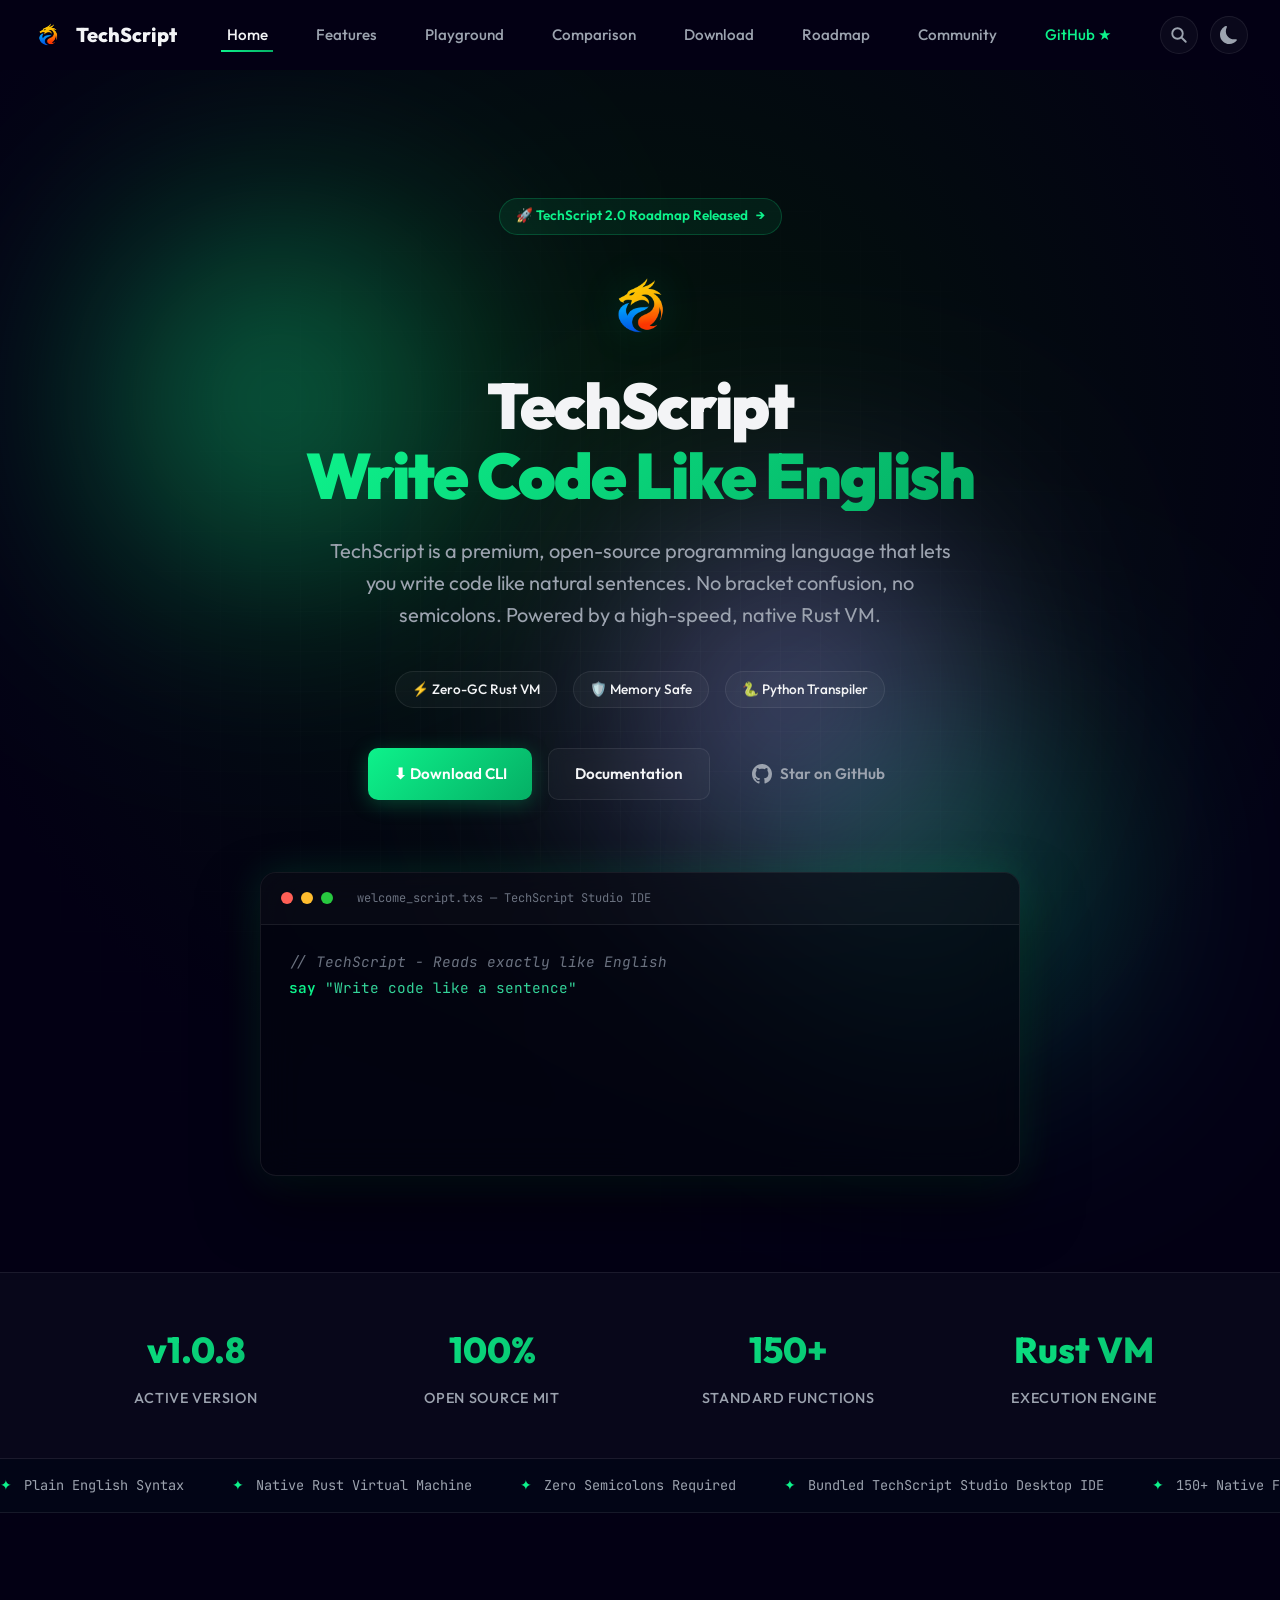
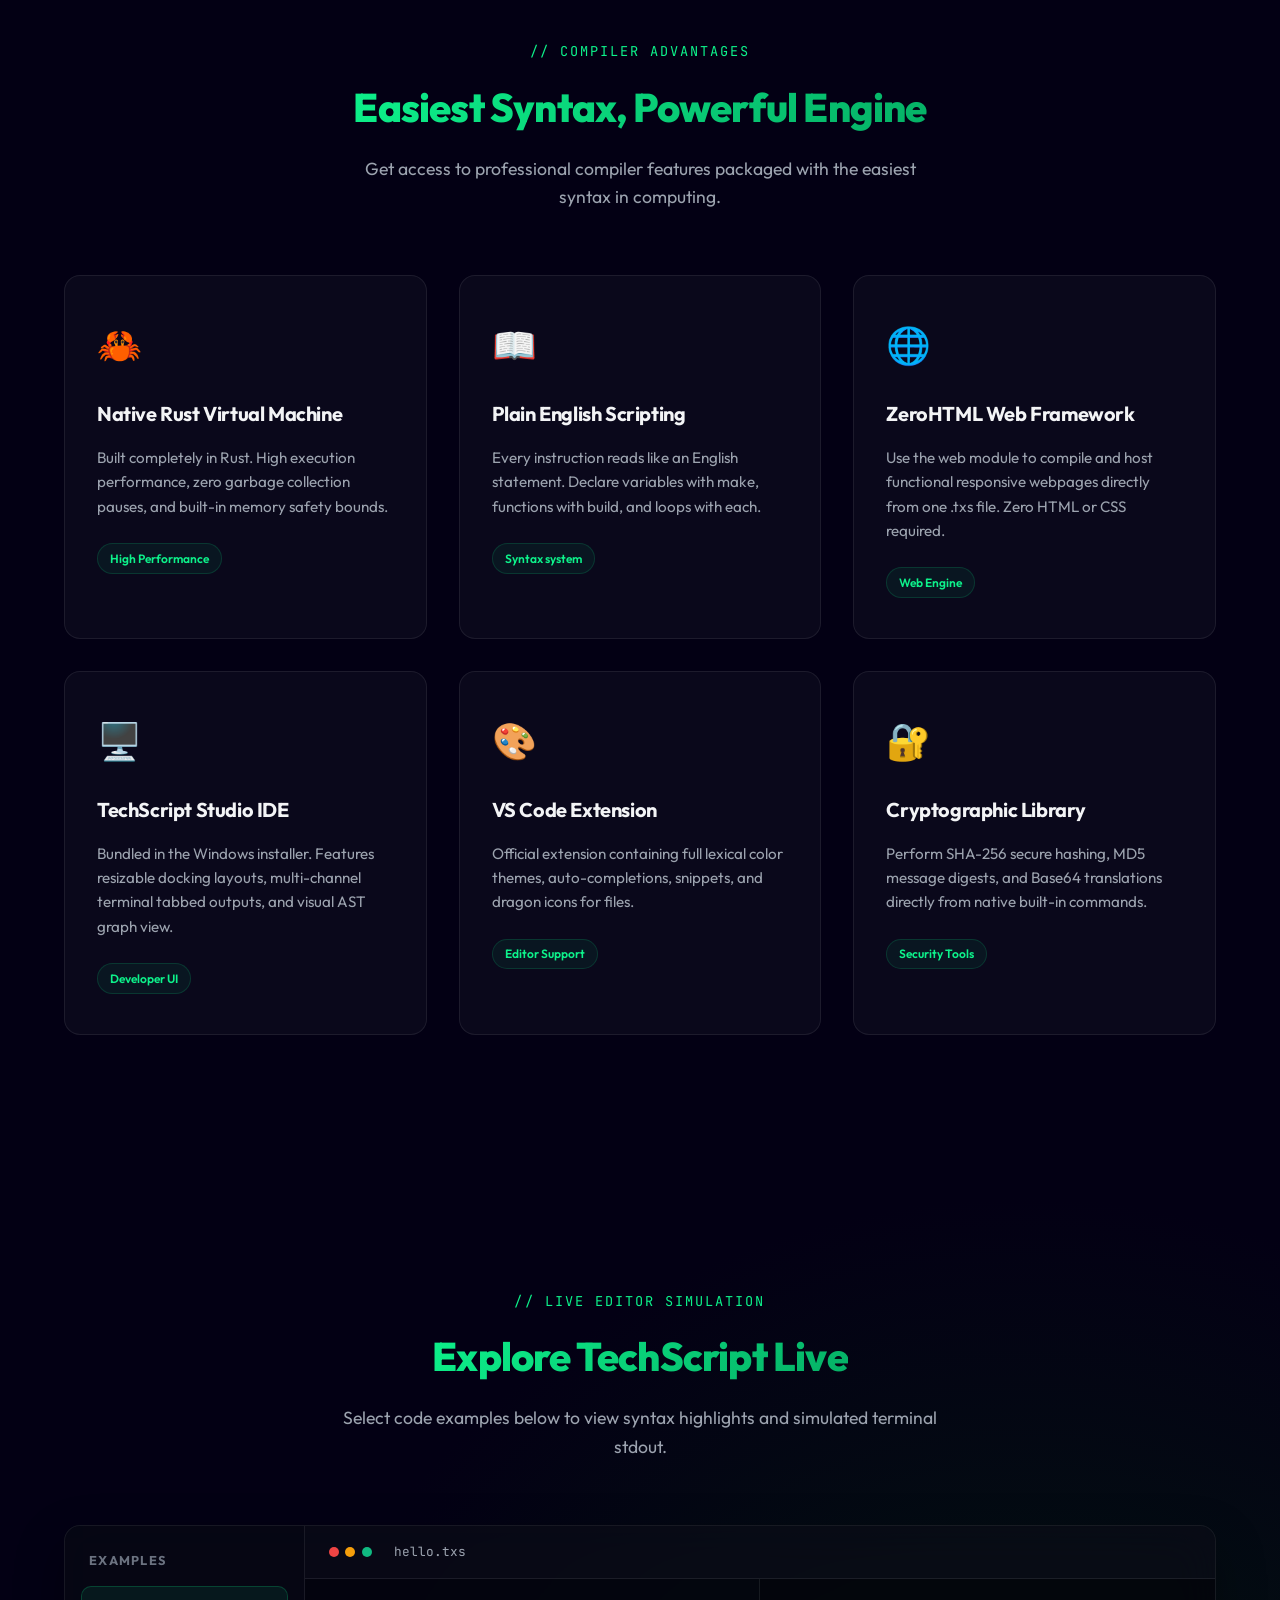
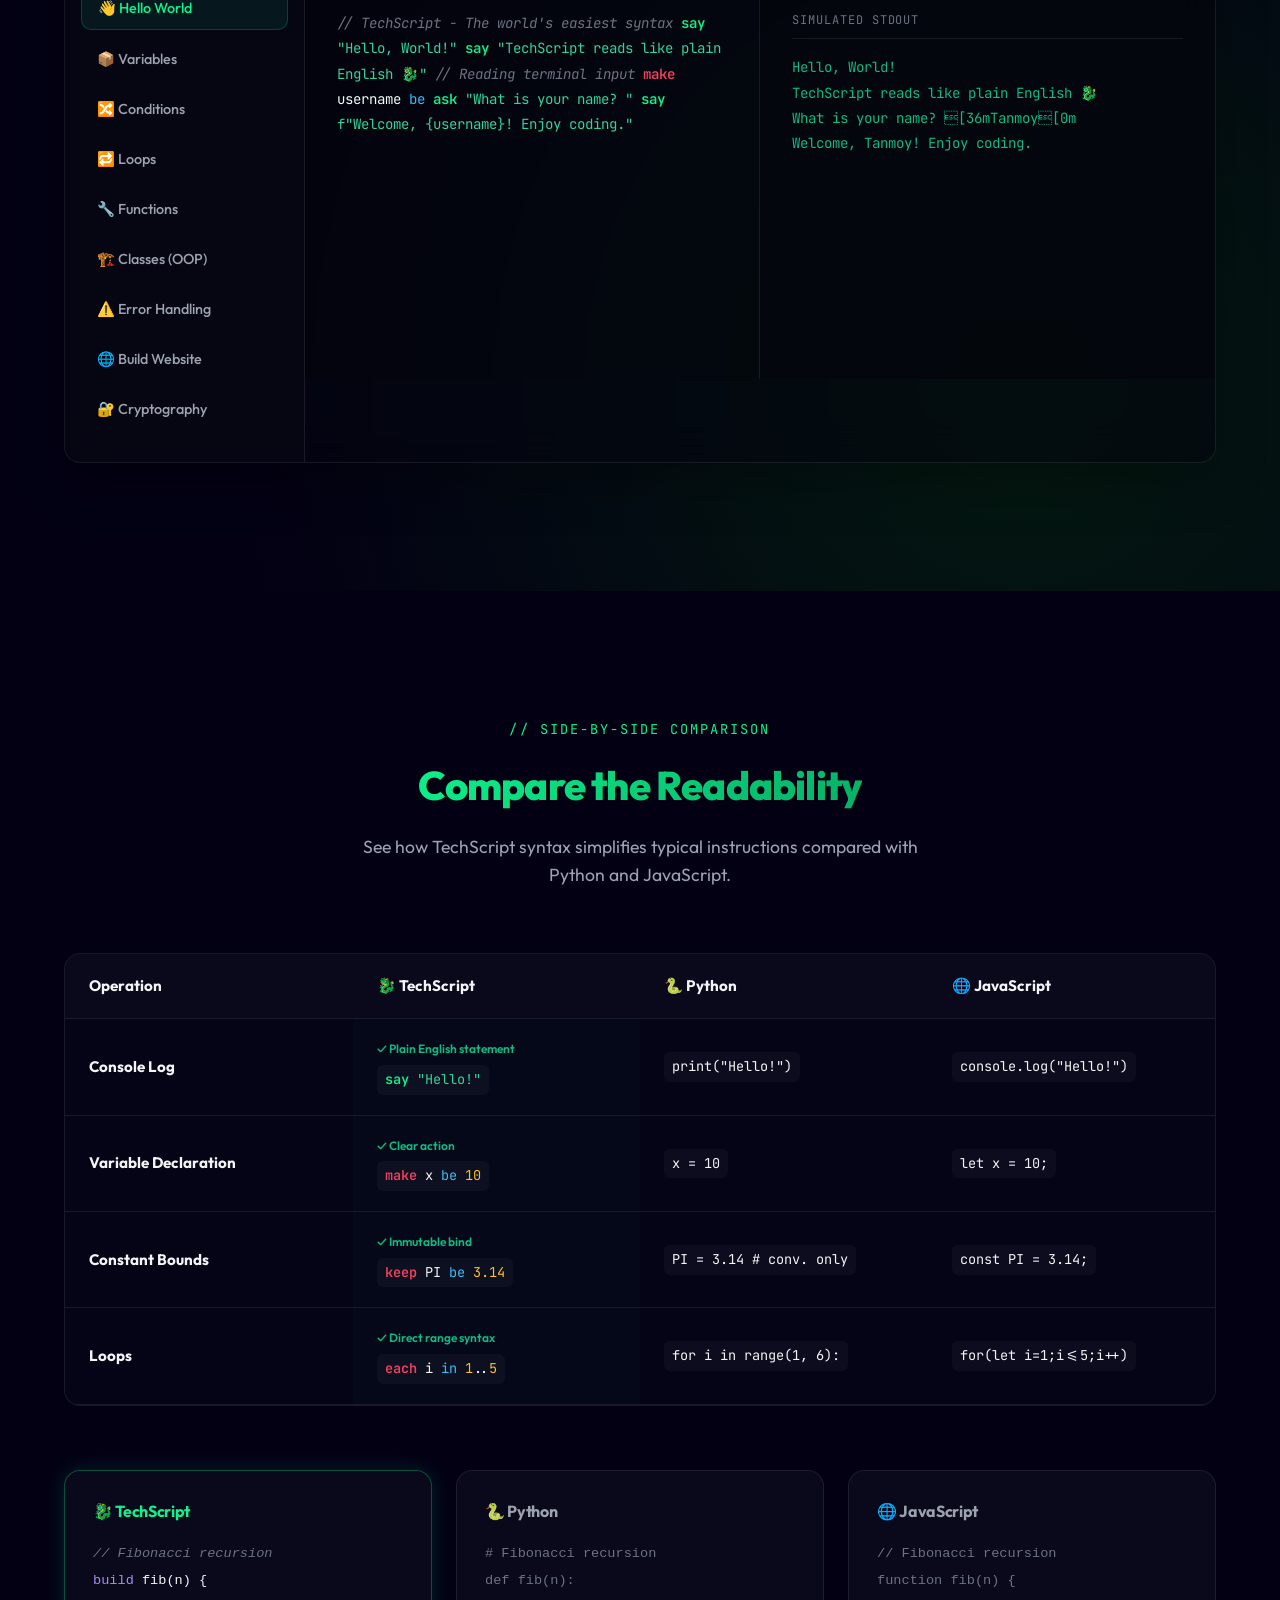
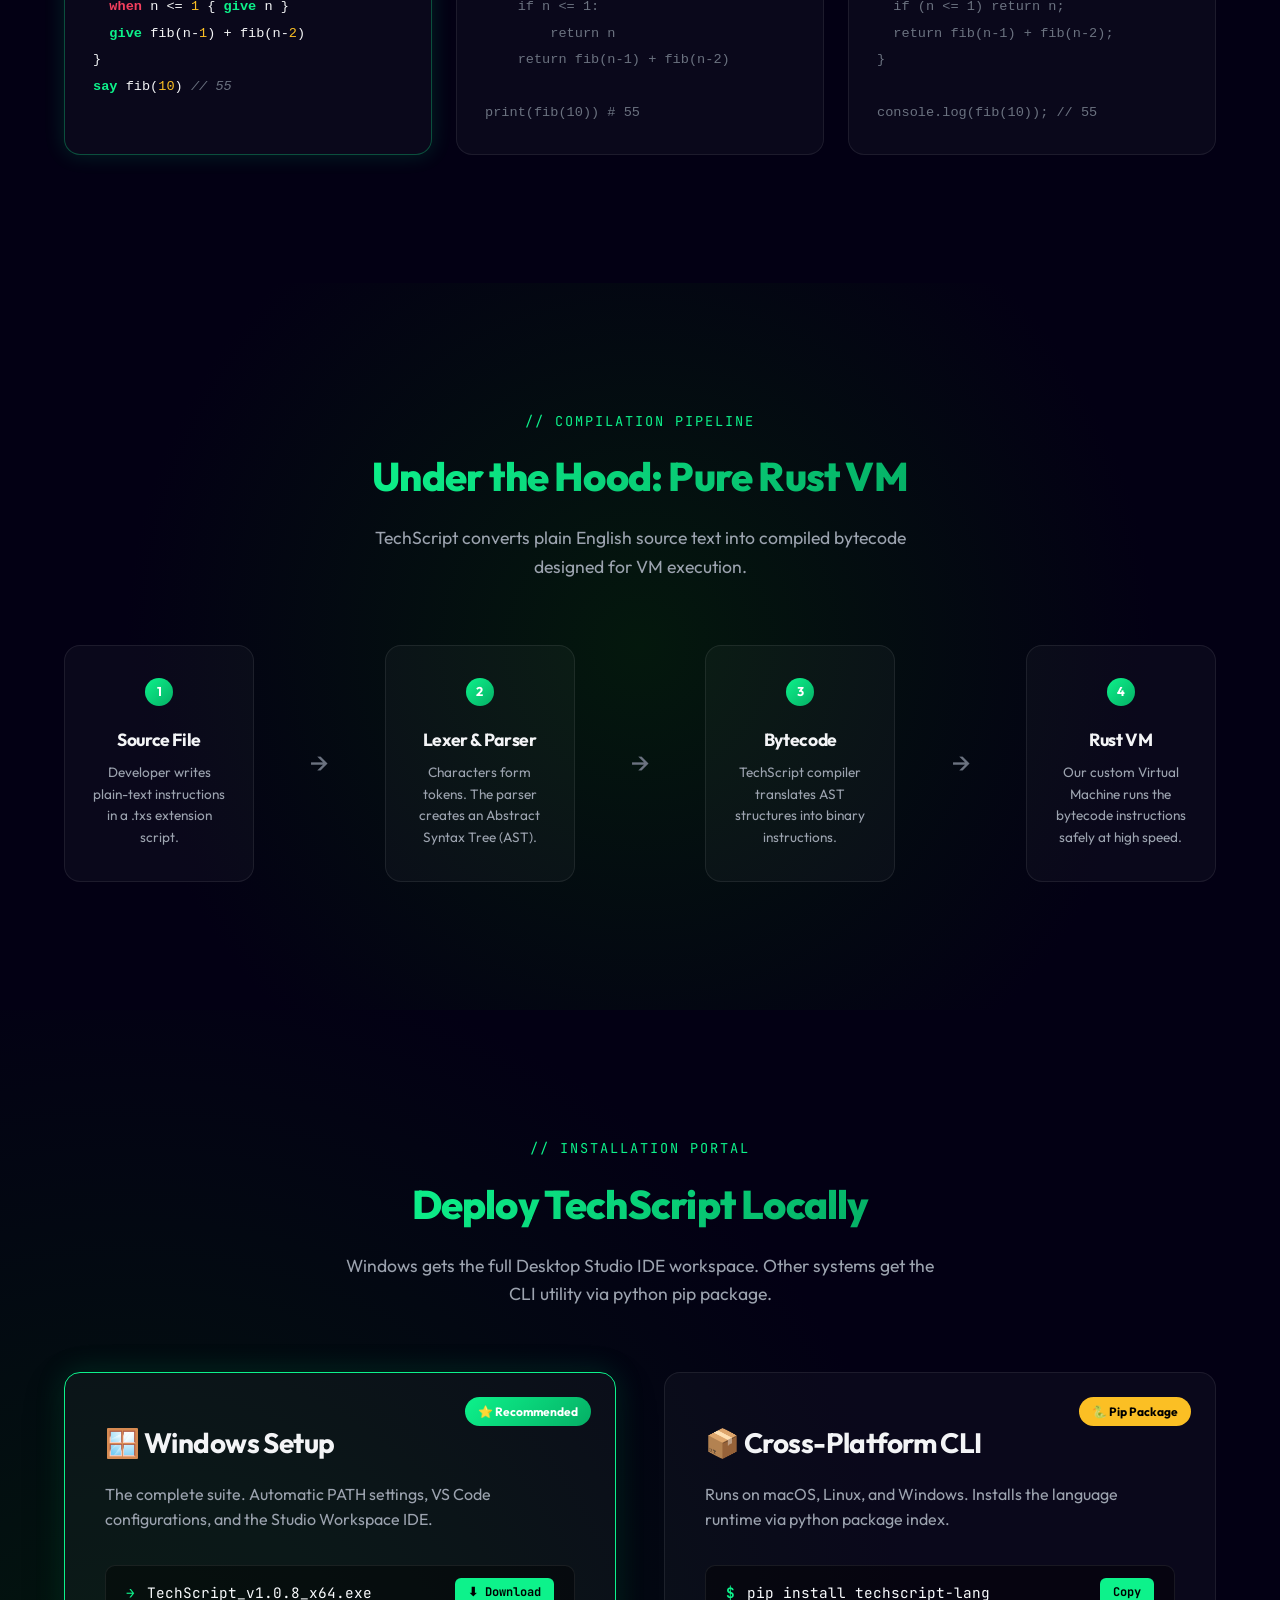
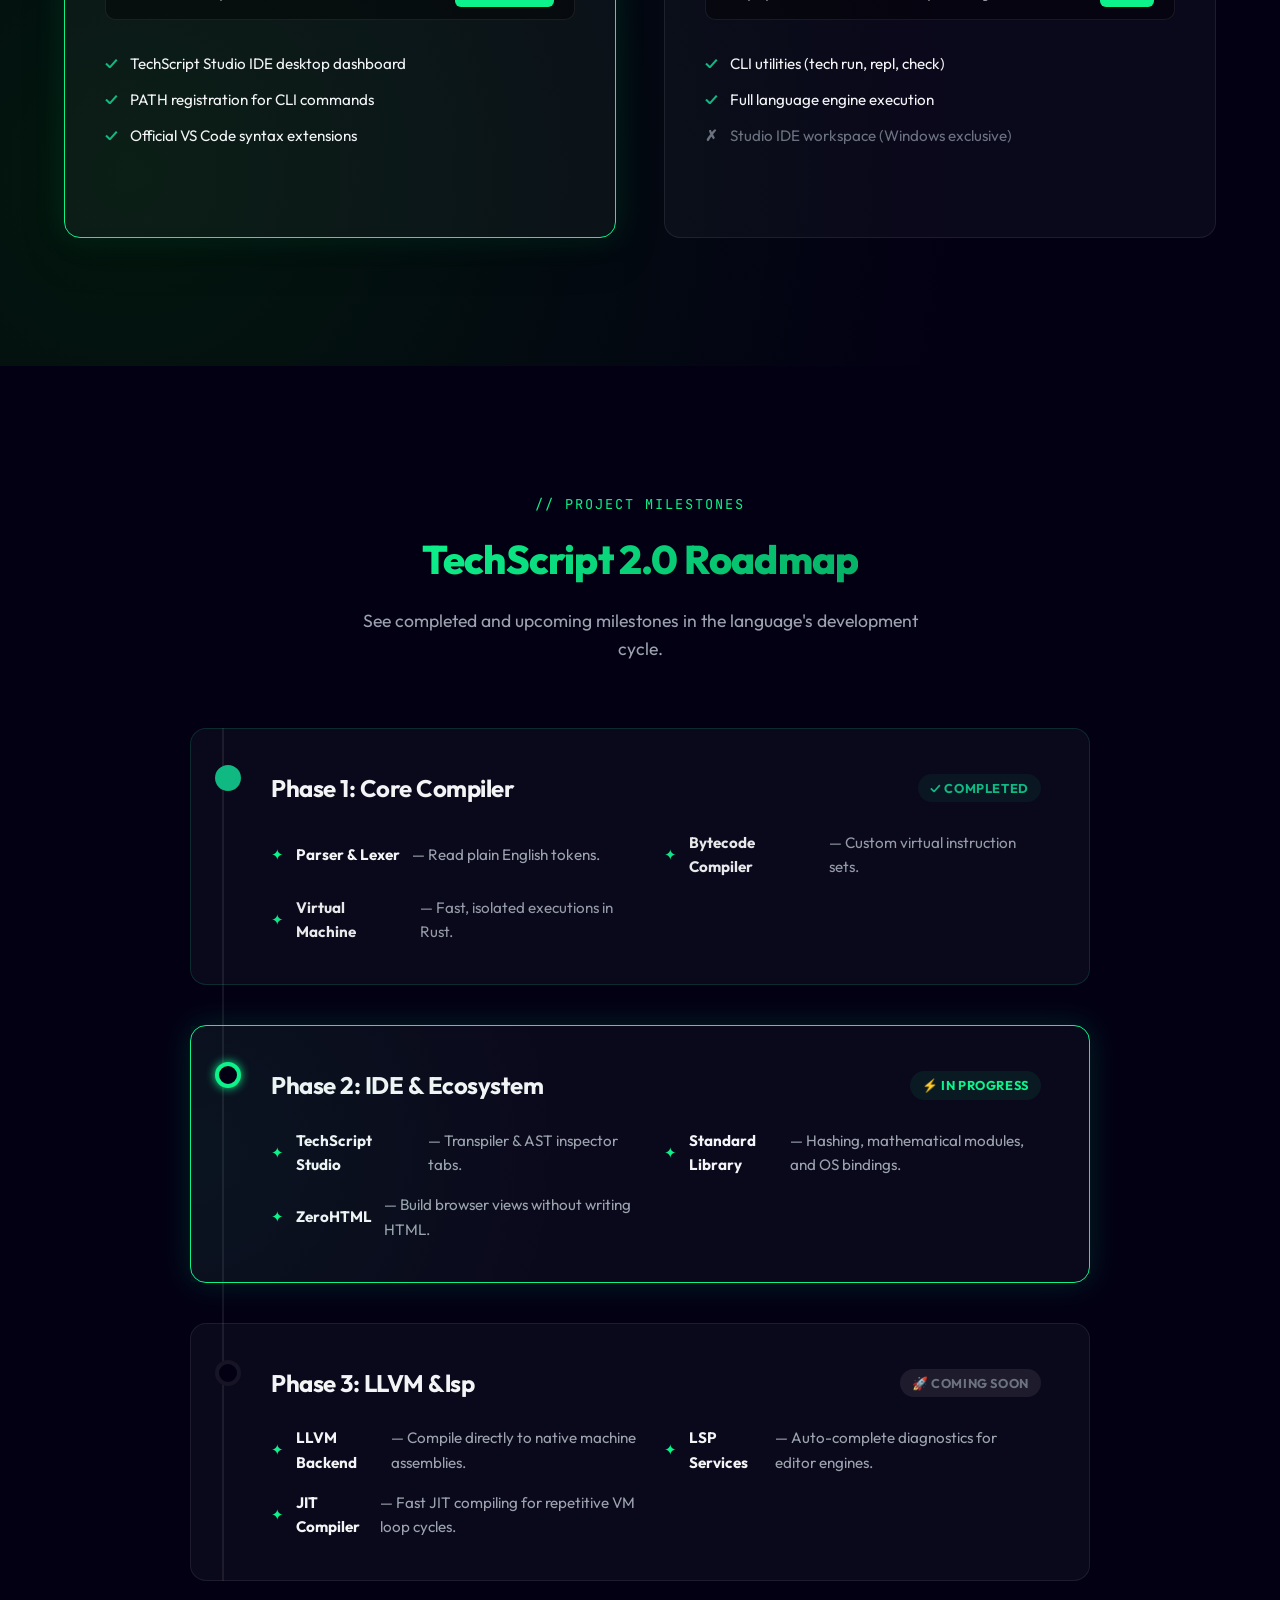
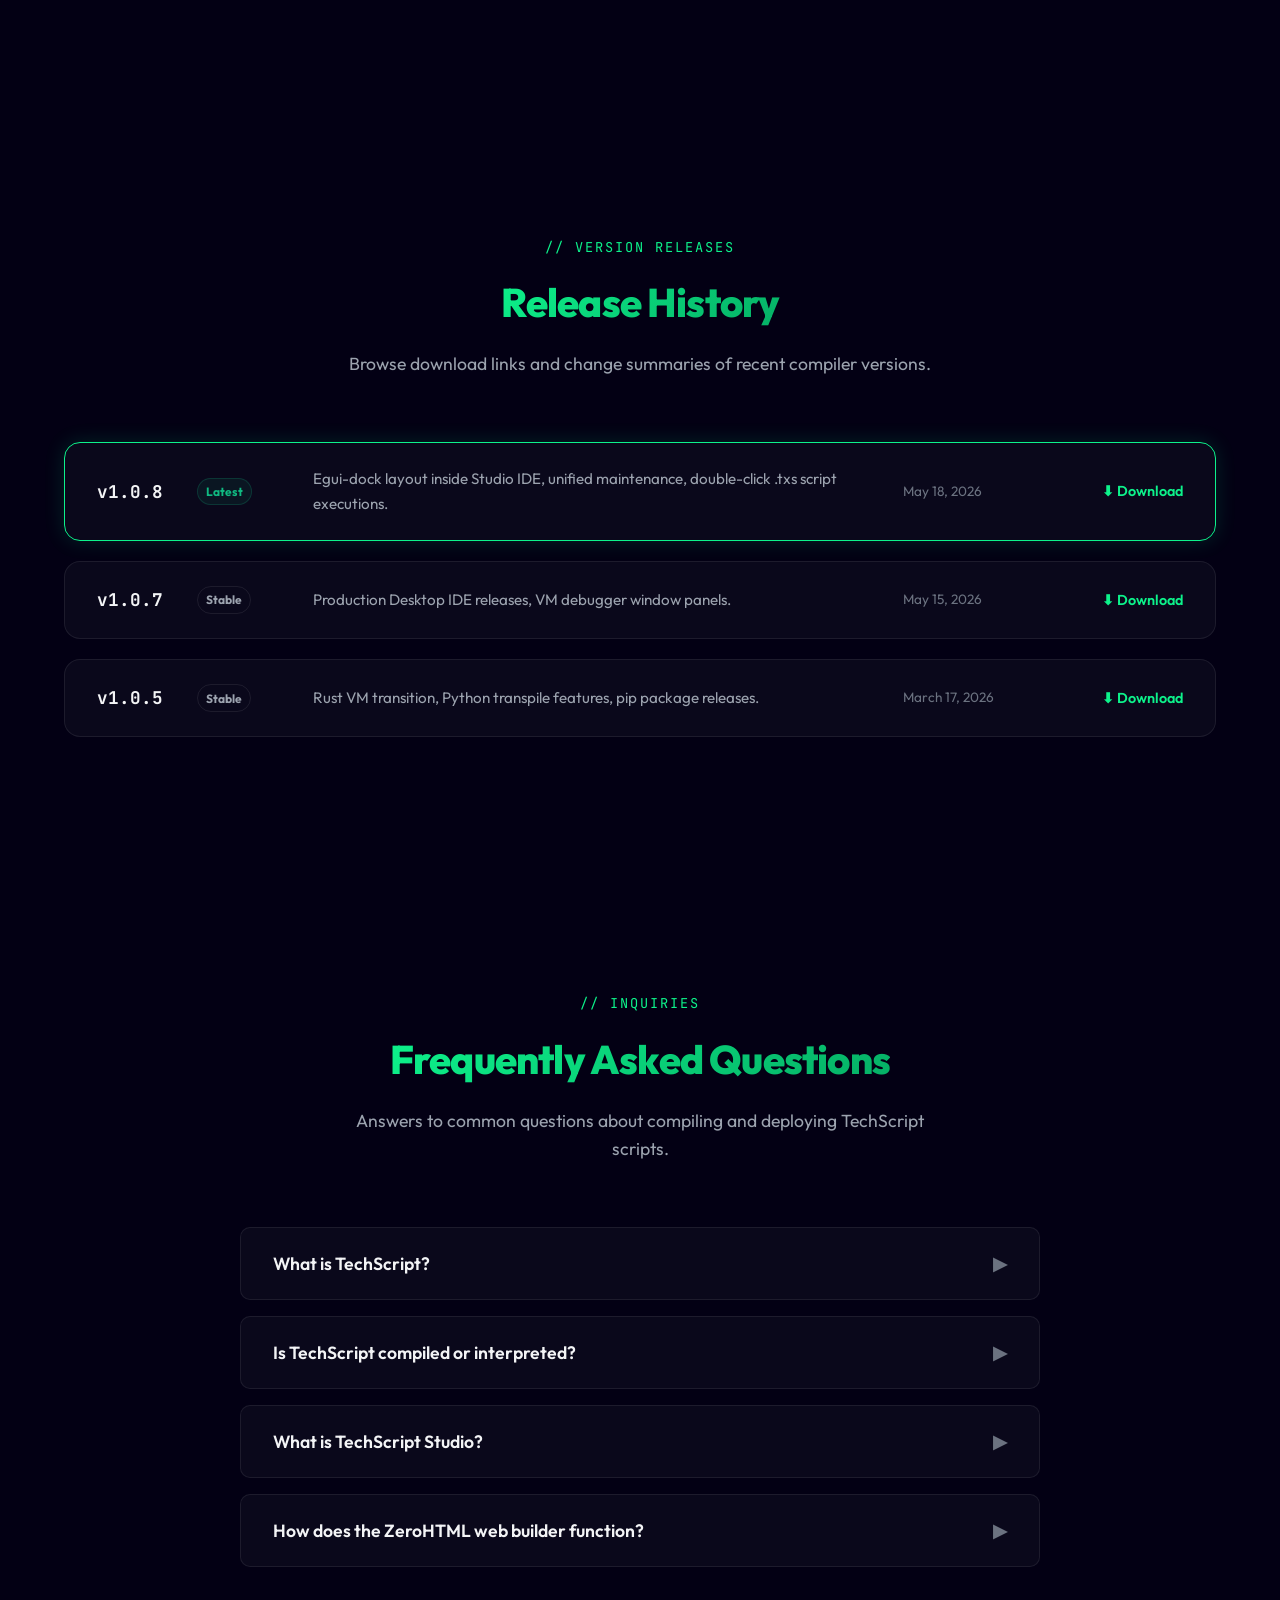
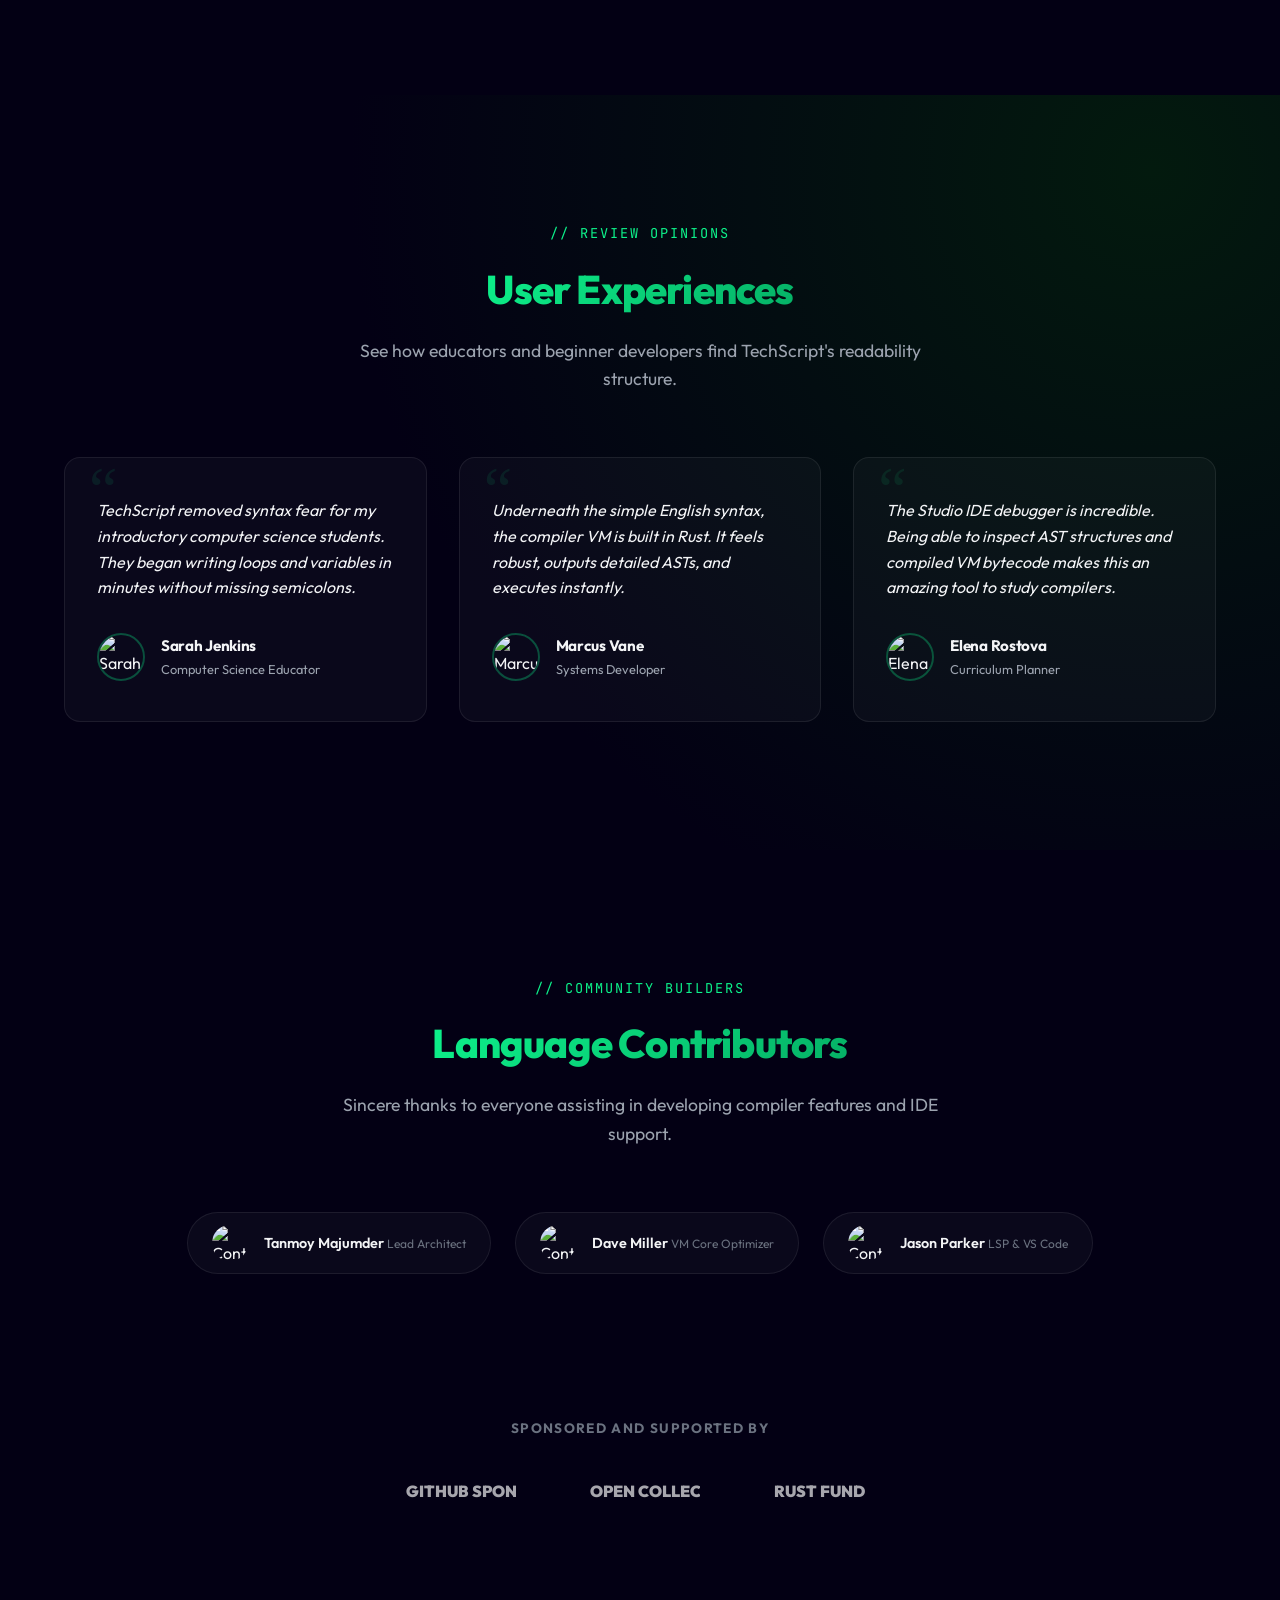
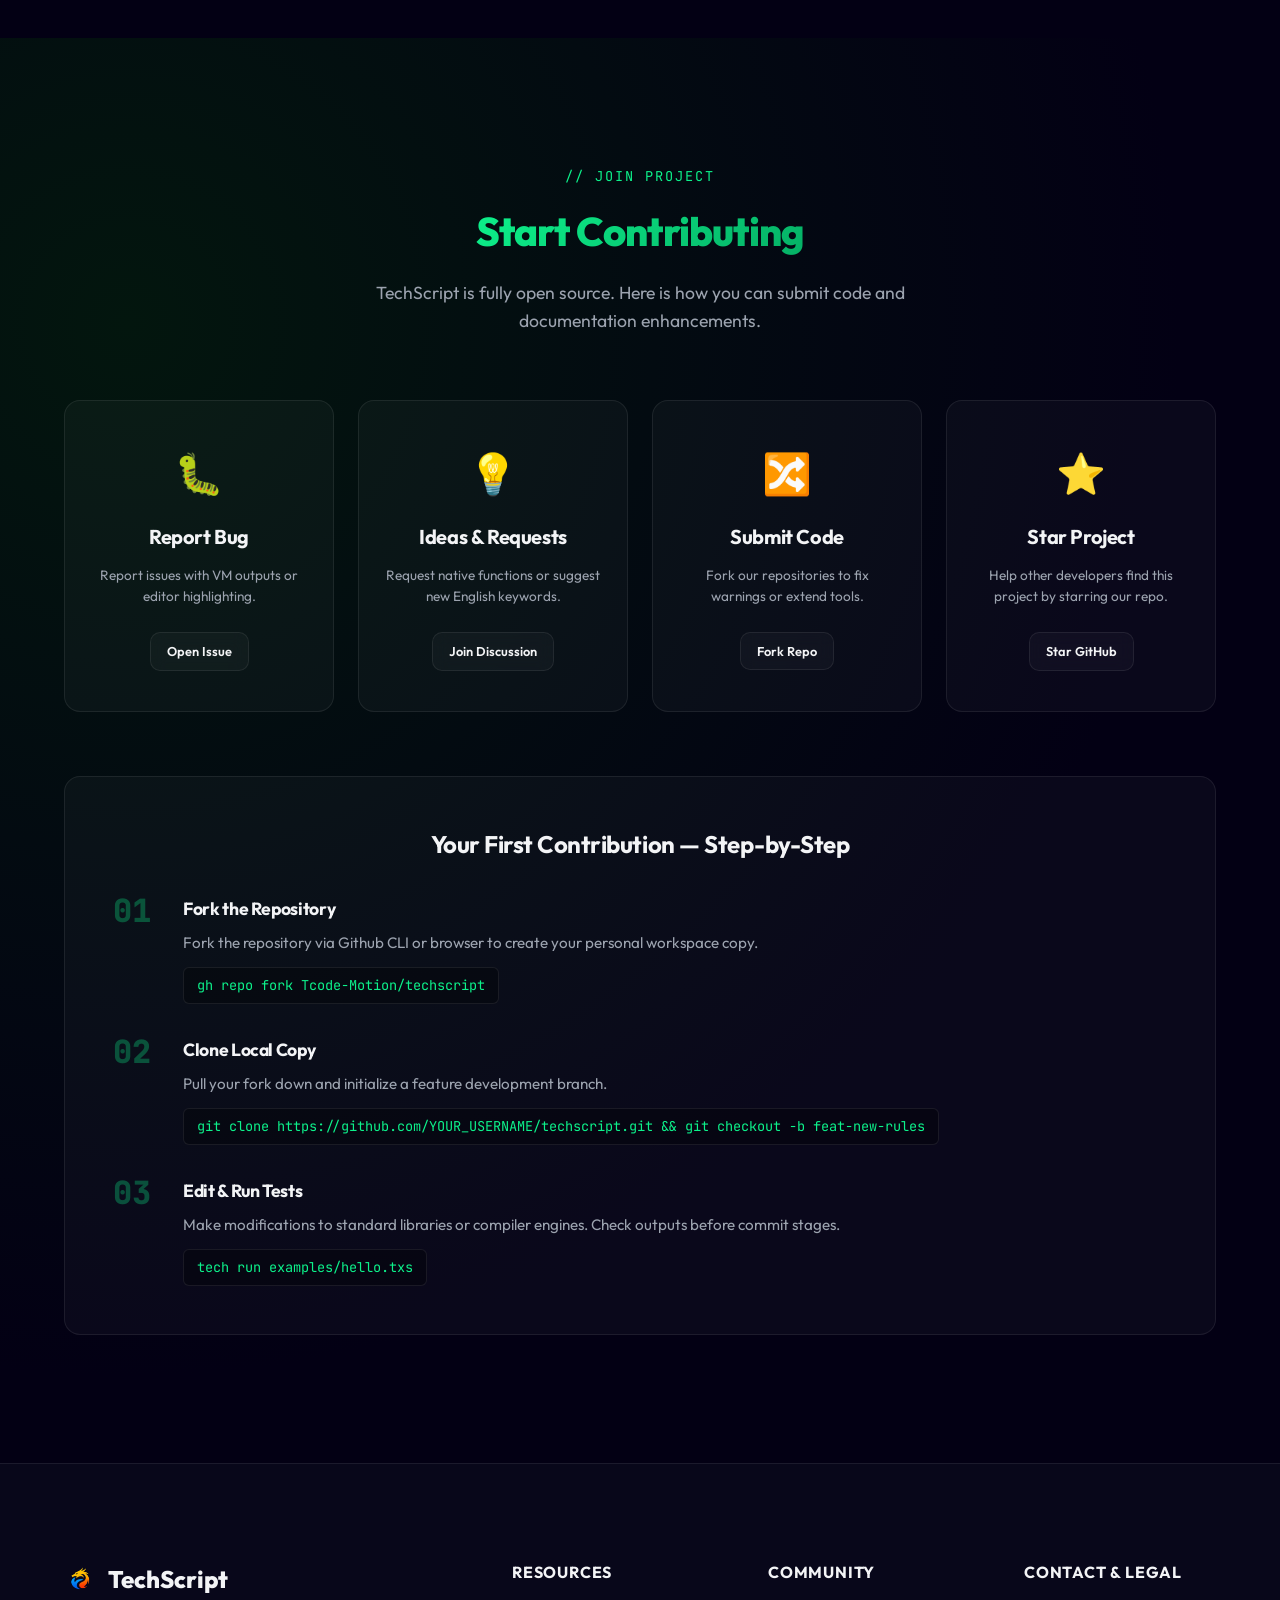
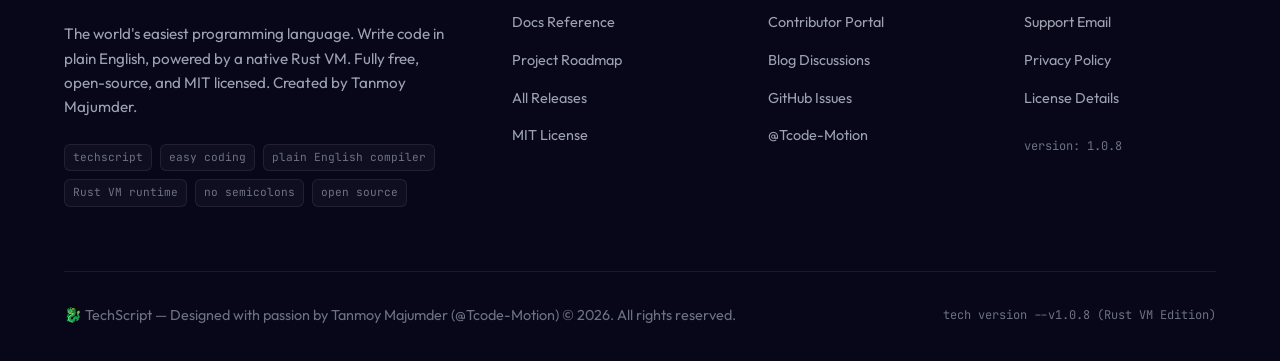
==== index.html @ 678d666e "feat: implement new premium dark design system and add extensive asset branding suite" ====
<!DOCTYPE html>
<html lang="en" prefix="og: https://ogp.me/ns#">
<head>
  <meta charset="UTF-8">
  <meta http-equiv="X-UA-Compatible" content="IE=edge">
  <meta name="viewport" content="width=device-width, initial-scale=1.0">

  <!-- ═══════════════════════════════════════════════════════════
       PRIMARY SEO — TITLE & DESCRIPTION
       ═══════════════════════════════════════════════════════════ -->
  <title>TechScript | World's Easiest Programming Language</title>
  <meta name="description" content="TechScript is a modern programming language that lets you write code like English. Fast, safe, open source, and powered by Rust.">
  <meta name="keywords" content="TechScript, TechScript Programming Language, Programming Language, Rust Language, Compiler, Open Source, TechScript GitHub, plain English code, coding for beginners">
  <meta name="author" content="Tanmoy Majumder (@Tcode-Motion)">
  <meta name="robots" content="index, follow, max-image-preview:large">
  <meta name="theme-color" content="#0df28b">

  <!-- Meta tags for Search Site Name and mobile icons -->
  <meta property="og:site_name" content="TechScript">
  <meta name="application-name" content="TechScript">
  <meta name="apple-mobile-web-app-title" content="TechScript">
  
  <!-- Canonical URL -->
  <link rel="canonical" href="https://techscript.is-a.dev/">

  <!-- Favicons & Manifest -->
  <link rel="icon" href="/favicon.ico" sizes="any">
  <link rel="icon" type="image/svg+xml" href="/favicon.svg">
  <link rel="apple-touch-icon" href="/apple-touch-icon.png">
  <link rel="manifest" href="/manifest.json">

  <!-- Apple Web App Support -->
  <meta name="apple-mobile-web-app-capable" content="yes">
  <meta name="mobile-web-app-capable" content="yes">
  <meta name="apple-mobile-web-app-status-bar-style" content="black-translucent">

  <!-- ── OPEN GRAPH ── -->
  <meta property="og:type" content="website">
  <meta property="og:url" content="https://techscript.is-a.dev/">
  <meta property="og:title" content="TechScript | World's Easiest Programming Language">
  <meta property="og:description" content="TechScript is a modern programming language that lets you write code like English. Fast, safe, open source, and powered by Rust.">
  <meta property="og:image" content="https://techscript.is-a.dev/assets/icons/icon-512.png">
  <meta property="og:image:width" content="512">
  <meta property="og:image:height" content="512">
  <meta property="og:image:alt" content="TechScript programming language logo">
  <meta property="og:locale" content="en_US">

  <!-- ── TWITTER CARD ── -->
  <meta name="twitter:card" content="summary_large_image">
  <meta name="twitter:title" content="TechScript | World's Easiest Programming Language">
  <meta name="twitter:description" content="TechScript is a modern programming language that lets you write code like English. Fast, safe, open source, and powered by Rust.">
  <meta name="twitter:image" content="https://techscript.is-a.dev/assets/icons/icon-512.png">

  <!-- ── STRUCTURED DATA (JSON-LD) ── -->
  <script type="application/ld+json">
  {
    "@context": "https://schema.org",
    "@graph": [
      {
        "@type": "SoftwareApplication",
        "name": "TechScript",
        "alternateName": ["TechScript Language", "techscript-lang", ".txs"],
        "description": "TechScript is the world's most beginner-friendly, plain-English programming language. Write code with natural keywords: say, make, when, each, build. Powered by a native Rust VM. Includes TechScript Studio IDE. Free and open source under MIT license.",
        "url": "https://techscript.is-a.dev/",
        "downloadUrl": "https://github.com/Tcode-Motion/techscript/releases/latest",
        "softwareVersion": "1.0.8",
        "applicationCategory": "DeveloperApplication",
        "applicationSubCategory": "Programming Language",
        "operatingSystem": "Windows 10, Windows 11, Linux, macOS (via pip)",
        "offers": { 
          "@type": "Offer", 
          "price": "0", 
          "priceCurrency": "USD", 
          "availability": "https://schema.org/InStock" 
        },
        "author": {
          "@type": "Person",
          "name": "Tanmoy Majumder",
          "url": "https://github.com/Tcode-Motion"
        },
        "license": "https://github.com/Tcode-Motion/techscript/blob/master/LICENSE",
        "codeRepository": "https://github.com/Tcode-Motion/techscript",
        "softwareHelp": "https://github.com/Tcode-Motion/techscript/blob/master/docs/REFERENCE.md",
        "programmingLanguage": "Rust",
        "keywords": "programming language, beginner friendly, plain English, easy coding, Rust VM, world's easiest language, learn to code"
      }
    ]
  }
  </script>

  <!-- ── PRELOAD LOGO FOR PERFORMANCE ── -->
  <link rel="preload" as="image" href="/assets/branding/logo-package/source/logo-master-transparent.png">

  <!-- ── FONTS ── -->
  <link rel="preconnect" href="https://fonts.googleapis.com">
  <link rel="preconnect" href="https://fonts.gstatic.com" crossorigin>
  <link href="https://fonts.googleapis.com/css2?family=Outfit:wght@300;400;500;600;700;800;900&family=Space+Grotesk:wght@300;400;500;600;700&family=JetBrains+Mono:wght@300;400;500;700&display=swap" rel="stylesheet">
  
  <!-- Main Stylesheet -->
  <link rel="stylesheet" href="style.css">
  
  <script src="/analytics.js" defer></script>
</head>
<body>

  <!-- ── STICKY HEADER NAVBAR ── -->
  <nav id="mainNav" role="navigation" aria-label="Main navigation">
    <a class="nav-logo" href="#hero" aria-label="TechScript home">
      <img src="/assets/branding/logo-package/source/logo-master-transparent.png" alt="TechScript logo" width="34" height="34" decoding="async">
      <span class="wordmark">TechScript</span>
    </a>

    <ul class="nav-links" role="list">
      <li><a href="#hero">Home</a></li>
      <li><a href="#features">Features</a></li>
      <li><a href="#playground">Playground</a></li>
      <li><a href="#compare">Comparison</a></li>
      <li><a href="#install">Download</a></li>
      <li><a href="#roadmap">Roadmap</a></li>
      <li><a href="#contribute">Community</a></li>
      <li><a href="https://github.com/Tcode-Motion/techscript" target="_blank" rel="noopener noreferrer" class="nav-proj-highlight">GitHub ★</a></li>
    </ul>

    <div class="nav-ctas">
      <button id="searchTrigger" class="search-trigger" aria-label="Search site (Ctrl+K)">
        <svg width="18" height="18" fill="none" stroke="currentColor" stroke-width="2.5" viewBox="0 0 24 24" aria-hidden="true">
          <path stroke-linecap="round" stroke-linejoin="round" d="M21 21l-6-6m2-5a7 7 0 11-14 0 7 7 0 0114 0z"></path>
        </svg>
      </button>
      <button id="themeToggle" class="theme-toggle" aria-label="Toggle light and dark theme">
        <!-- Sun Icon -->
        <svg class="sun" width="18" height="18" fill="currentColor" viewBox="0 0 16 16"><path d="M8 12a4 4 0 1 0 0-8 4 4 0 0 0 0 8zM8 0a.5.5 0 0 1 .5.5v2a.5.5 0 0 1-1 0v-2A.5.5 0 0 1 8 0zm0 13a.5.5 0 0 1 .5.5v2a.5.5 0 0 1-1 0v-2A.5.5 0 0 1 8 13zm8-5a.5.5 0 0 1-.5.5h-2a.5.5 0 0 1 0-1h2A.5.5 0 0 1 16 8zM3 8a.5.5 0 0 1-.5.5h-2a.5.5 0 0 1 0-1h2A.5.5 0 0 1 3 8zm10.657-5.657a.5.5 0 0 1 0 .707l-1.414 1.414a.5.5 0 1 1-.707-.707l1.414-1.414a.5.5 0 0 1 .707 0zm-9.193 9.193a.5.5 0 0 1 0 .707L3.05 13.657a.5.5 0 0 1-.707-.707l1.414-1.414a.5.5 0 0 1 .707 0z"/></svg>
        <!-- Moon Icon -->
        <svg class="moon" width="18" height="18" fill="currentColor" viewBox="0 0 16 16"><path d="M6 .278a.768.768 0 0 1 .08.858 7.208 7.208 0 0 0-.878 3.46c0 4.021 3.278 7.277 7.318 7.277.527 0 1.04-.055 1.533-.16a.787.787 0 0 1 .81.316.733.733 0 0 1-.031.893A8.349 8.349 0 0 1 8.344 16C3.734 16 0 12.286 0 7.71 0 4.266 2.114 1.312 5.124.06A.752.752 0 0 1 6 .278z"/></svg>
      </button>
      <button class="ham" id="hamBtn" aria-label="Toggle navigation menu" aria-expanded="false">
        <span></span><span></span><span></span>
      </button>
    </div>
  </nav>

  <!-- Mobile Dropdown Navigation -->
  <nav class="mob-menu" id="mobMenu" aria-label="Mobile navigation dropdown">
    <a href="#hero">Home</a>
    <a href="#features">Features</a>
    <a href="#playground">Playground</a>
    <a href="#compare">Comparison</a>
    <a href="#install">Download</a>
    <a href="#roadmap">Roadmap</a>
    <a href="#contribute">Community</a>
    <a href="https://github.com/Tcode-Motion/techscript" target="_blank" rel="noopener noreferrer">GitHub Project</a>
  </nav>

  <!-- ── MAIN CONTENT SECTIONS ── -->
  <main>

    <!-- 1. HERO SECTION -->
    <section id="hero" aria-labelledby="hero-title">
      <div class="hero-grid" aria-hidden="true"></div>
      <div class="orb orb-1" aria-hidden="true"></div>
      <div class="orb orb-2" aria-hidden="true"></div>
      <div class="orb orb-3" aria-hidden="true"></div>
      
      <div class="hero-inner container">
        <div class="badge-container">
          <a href="#roadmap" class="badge-link" aria-label="Read TechScript 2.0 Roadmap">
            <span class="badge-glow-pill">🚀 TechScript 2.0 Roadmap Released <span class="arr">→</span></span>
          </a>
        </div>

        <img src="/assets/branding/logo-package/source/logo-master-transparent.png" alt="TechScript Logo Logo" class="hero-logo" decoding="async">
        
        <h1 class="hero-h1" id="hero-title">
          <span class="ln1">TechScript</span>
          <span class="ln2">Write Code Like English</span>
        </h1>

        <p class="hero-sub">
          TechScript is a premium, open-source programming language that lets you write code like natural sentences. No bracket confusion, no semicolons. Powered by a high-speed, native Rust VM.
        </p>

        <div class="quick-benefits" role="list" aria-label="Language attributes">
          <div class="benefit-chip" role="listitem">⚡ Zero-GC Rust VM</div>
          <div class="benefit-chip" role="listitem">🛡️ Memory Safe</div>
          <div class="benefit-chip" role="listitem">🐍 Python Transpiler</div>
        </div>

        <div class="hero-cta">
          <a href="#install" class="btn btn-primary">⬇ Download CLI</a>
          <a href="https://github.com/Tcode-Motion/techscript/blob/master/docs/REFERENCE.md" target="_blank" rel="noopener noreferrer" class="btn btn-secondary">Documentation</a>
          <a href="https://github.com/Tcode-Motion/techscript" target="_blank" rel="noopener noreferrer" class="btn btn-ghost" aria-label="GitHub Repository">
            <svg width="20" height="20" fill="currentColor" viewBox="0 0 16 16" aria-hidden="true">
              <path d="M8 0C3.58 0 0 3.58 0 8c0 3.54 2.29 6.53 5.47 7.59.4.07.55-.17.55-.38 0-.19-.01-.82-.01-1.49-2.01.37-2.53-.49-2.69-.94-.09-.23-.48-.94-.82-1.13-.28-.15-.68-.52-.01-.53.63-.01 1.08.58 1.23.82.72 1.21 1.87.87 2.33.66.07-.52.28-.87.51-1.07-1.78-.2-3.64-.89-3.64-3.95 0-.87.31-1.59.82-2.15-.08-.2-.36-1.02.08-2.12 0 0 .67-.21 2.2.82.64-.18 1.32-.27 2-.27.68 0 1.36.09 2 .27 1.53-1.04 2.2-.82 2.2-.82.44 1.1.16 1.92.08 2.12.51.56.82 1.27.82 2.15 0 3.07-1.87 3.75-3.65 3.95.29.25.54.73.54 1.48 0 1.07-.01 1.93-.01 2.2 0 .21.15.46.55.38A8.013 8.013 0 0 0 16 8c0-4.42-3.58-8-8-8z"/>
            </svg>
            Star on GitHub
          </a>
        </div>

        <!-- Simulated typing IDE terminal -->
        <div class="terminal" role="img" aria-label="Terminal screen simulating TechScript execution">
          <div class="tbar">
            <div class="tdot r"></div>
            <div class="tdot y"></div>
            <div class="tdot g"></div>
            <span class="ttitle">welcome_script.txs — TechScript Studio IDE</span>
          </div>
          <div class="tbody">
            <!-- Handled dynamically by script.js -->
            <span class="cmt">// TechScript - Loading compiler VM...</span>
          </div>
        </div>
      </div>
    </section>

    <!-- 2. STATISTICSHorizontal Ticker -->
    <section id="stats" class="stats-sec" aria-label="Core Statistics Banner">
      <div class="container">
        <div class="stats-banner-grid" role="list">
          <div class="stat-box" role="listitem">
            <span class="stat-num">v1.0.8</span>
            <span class="stat-desc">Active Version</span>
          </div>
          <div class="stat-box" role="listitem">
            <span class="stat-num">100%</span>
            <span class="stat-desc">Open Source MIT</span>
          </div>
          <div class="stat-box" role="listitem">
            <span class="stat-num">150+</span>
            <span class="stat-desc">Standard Functions</span>
          </div>
          <div class="stat-box" role="listitem">
            <span class="stat-num">Rust VM</span>
            <span class="stat-desc">Execution Engine</span>
          </div>
        </div>
      </div>
    </section>

    <div class="ticker-wrap" aria-hidden="true">
      <div class="ticker-inner">
        <span class="tick-item"><span class="dot">✦</span> Plain English Syntax</span>
        <span class="tick-item"><span class="dot">✦</span> Native Rust Virtual Machine</span>
        <span class="tick-item"><span class="dot">✦</span> Zero Semicolons Required</span>
        <span class="tick-item"><span class="dot">✦</span> Bundled TechScript Studio Desktop IDE</span>
        <span class="tick-item"><span class="dot">✦</span> 150+ Native Functions</span>
        <span class="tick-item"><span class="dot">✦</span> build web Zero-HTML page support</span>
        <!-- Duplicated items for infinite loop -->
        <span class="tick-item"><span class="dot">✦</span> Plain English Syntax</span>
        <span class="tick-item"><span class="dot">✦</span> Native Rust Virtual Machine</span>
        <span class="tick-item"><span class="dot">✦</span> Zero Semicolons Required</span>
        <span class="tick-item"><span class="dot">✦</span> Bundled TechScript Studio Desktop IDE</span>
      </div>
    </div>

    <!-- 3. WHY TECHSCRIPT & FEATURES -->
    <section id="features" aria-labelledby="features-title">
      <div class="container">
        <header class="sec-hdr">
          <p class="sec-eyebrow">// compiler advantages</p>
          <h2 class="sec-title" id="features-title">Easiest Syntax, Powerful Engine</h2>
          <p class="sec-sub">Get access to professional compiler features packaged with the easiest syntax in computing.</p>
        </header>

        <div class="feat-grid">
          <article class="feat-card">
            <span class="feat-icon" aria-hidden="true">🦀</span>
            <h3 class="feat-title">Native Rust Virtual Machine</h3>
            <p class="feat-desc">Built completely in Rust. High execution performance, zero garbage collection pauses, and built-in memory safety bounds.</p>
            <span class="feat-tag">High Performance</span>
          </article>

          <article class="feat-card accent2-card">
            <span class="feat-icon" aria-hidden="true">📖</span>
            <h3 class="feat-title">Plain English Scripting</h3>
            <p class="feat-desc">Every instruction reads like an English statement. Declare variables with make, functions with build, and loops with each.</p>
            <span class="feat-tag">Syntax system</span>
          </article>

          <article class="feat-card accent3-card">
            <span class="feat-icon" aria-hidden="true">🌐</span>
            <h3 class="feat-title">ZeroHTML Web Framework</h3>
            <p class="feat-desc">Use the web module to compile and host functional responsive webpages directly from one .txs file. Zero HTML or CSS required.</p>
            <span class="feat-tag">Web Engine</span>
          </article>

          <article class="feat-card">
            <span class="feat-icon" aria-hidden="true">🖥️</span>
            <h3 class="feat-title">TechScript Studio IDE</h3>
            <p class="feat-desc">Bundled in the Windows installer. Features resizable docking layouts, multi-channel terminal tabbed outputs, and visual AST graph view.</p>
            <span class="feat-tag">Developer UI</span>
          </article>

          <article class="feat-card accent2-card">
            <span class="feat-icon" aria-hidden="true">🎨</span>
            <h3 class="feat-title">VS Code Extension</h3>
            <p class="feat-desc">Official extension containing full lexical color themes, auto-completions, snippets, and dragon icons for files.</p>
            <span class="feat-tag">Editor Support</span>
          </article>

          <article class="feat-card accent3-card">
            <span class="feat-icon" aria-hidden="true">🔐</span>
            <h3 class="feat-title">Cryptographic Library</h3>
            <p class="feat-desc">Perform SHA-256 secure hashing, MD5 message digests, and Base64 translations directly from native built-in commands.</p>
            <span class="feat-tag">Security Tools</span>
          </article>
        </div>
      </div>
    </section>

    <!-- 4. INTERACTIVE PLAYGROUND -->
    <section id="playground" aria-labelledby="play-title">
      <div class="container">
        <header class="sec-hdr">
          <p class="sec-eyebrow">// live editor simulation</p>
          <h2 class="sec-title" id="play-title">Explore TechScript Live</h2>
          <p class="sec-sub">Select code examples below to view syntax highlights and simulated terminal stdout.</p>
        </header>

        <div class="playground" role="region" aria-label="Interactive code editor">
          <div class="play-sidebar" role="navigation" aria-label="Select code examples">
            <h3>Examples</h3>
            <button class="exbtn" onclick="showEx('hello', this)" aria-current="true">👋 Hello World</button>
            <button class="exbtn" onclick="showEx('vars', this)">📦 Variables</button>
            <button class="exbtn" onclick="showEx('cond', this)">🔀 Conditions</button>
            <button class="exbtn" onclick="showEx('loops', this)">🔁 Loops</button>
            <button class="exbtn" onclick="showEx('funcs', this)">🔧 Functions</button>
            <button class="exbtn" onclick="showEx('classes', this)">🏗️ Classes (OOP)</button>
            <button class="exbtn" onclick="showEx('errors', this)">⚠️ Error Handling</button>
            <button class="exbtn" onclick="showEx('web', this)">🌐 Build Website</button>
            <button class="exbtn" onclick="showEx('crypto', this)">🔐 Cryptography</button>
          </div>

          <div class="play-editor">
            <div class="play-topbar">
              <div class="wdot r"></div>
              <div class="wdot y"></div>
              <div class="wdot g"></div>
              <span id="play-fname" class="play-fname">script.txs</span>
            </div>
            <div class="play-split">
              <div id="play-code" class="play-code" aria-label="Code source area"></div>
              <div class="play-out">
                <span class="out-label">Simulated Stdout</span>
                <pre id="play-out" aria-label="Stdout console"></pre>
              </div>
            </div>
          </div>
        </div>
      </div>
    </section>

    <!-- 5. COMPARISON SECTION -->
    <section id="compare" aria-labelledby="compare-title">
      <div class="container">
        <header class="sec-hdr">
          <p class="sec-eyebrow">// side-by-side comparison</p>
          <h2 class="sec-title" id="compare-title">Compare the Readability</h2>
          <p class="sec-sub">See how TechScript syntax simplifies typical instructions compared with Python and JavaScript.</p>
        </header>

        <div class="tbl-wrap" role="region" aria-label="Comparison Table">
          <table class="cmp-tbl">
            <thead>
              <tr>
                <th style="width: 25%;">Operation</th>
                <th class="txs-col" style="width: 25%;">🐉 TechScript</th>
                <th style="width: 25%;">🐍 Python</th>
                <th style="width: 25%;">🌐 JavaScript</th>
              </tr>
            </thead>
            <tbody>
              <tr>
                <td><strong>Console Log</strong></td>
                <td class="txs-col">
                  <span class="ck">✓ Plain English statement</span>
                  <code class="mc"><span class="kw">say</span> <span class="str">"Hello!"</span></code>
                </td>
                <td><code class="mc">print("Hello!")</code></td>
                <td><code class="mc">console.log("Hello!")</code></td>
              </tr>
              <tr>
                <td><strong>Variable Declaration</strong></td>
                <td class="txs-col">
                  <span class="ck">✓ Clear action</span>
                  <code class="mc"><span class="kw2">make</span> x <span class="op">be</span> <span class="num">10</span></code>
                </td>
                <td><code class="mc">x = 10</code></td>
                <td><code class="mc">let x = 10;</code></td>
              </tr>
              <tr>
                <td><strong>Constant Bounds</strong></td>
                <td class="txs-col">
                  <span class="ck">✓ Immutable bind</span>
                  <code class="mc"><span class="kw2">keep</span> PI <span class="op">be</span> <span class="num">3.14</span></code>
                </td>
                <td><code class="mc">PI = 3.14 # conv. only</code></td>
                <td><code class="mc">const PI = 3.14;</code></td>
              </tr>
              <tr>
                <td><strong>Loops</strong></td>
                <td class="txs-col">
                  <span class="ck">✓ Direct range syntax</span>
                  <code class="mc"><span class="kw2">each</span> i <span class="op">in</span> <span class="num">1</span>..<span class="num">5</span></code>
                </td>
                <td><code class="mc">for i in range(1, 6):</code></td>
                <td><code class="mc">for(let i=1;i&lt;=5;i++)</code></td>
              </tr>
            </tbody>
          </table>
        </div>

        <div class="code-compare" aria-label="Fibonacci recursion in three languages">
          <div class="cc-block txs-b">
            <h4 style="color: var(--accent-cyan); margin-bottom: 1rem;">🐉 TechScript</h4>
            <pre class="cc-code"><code><span class="cmt">// Fibonacci recursion</span>
<span class="fn-c">build</span> fib(n) {
  <span class="kw2">when</span> n &lt;= <span class="num">1</span> { <span class="kw">give</span> n }
  <span class="kw">give</span> fib(n-<span class="num">1</span>) + fib(n-<span class="num">2</span>)
}
<span class="kw">say</span> fib(<span class="num">10</span>) <span class="cmt">// 55</span></code></pre>
          </div>

          <div class="cc-block">
            <h4 style="color: var(--text-secondary); margin-bottom: 1rem;">🐍 Python</h4>
            <pre class="cc-code" style="color: var(--text-muted);"><code># Fibonacci recursion
def fib(n):
    if n &lt;= 1:
        return n
    return fib(n-1) + fib(n-2)

print(fib(10)) # 55</code></pre>
          </div>

          <div class="cc-block">
            <h4 style="color: var(--text-secondary); margin-bottom: 1rem;">🌐 JavaScript</h4>
            <pre class="cc-code" style="color: var(--text-muted);"><code>// Fibonacci recursion
function fib(n) {
  if (n &lt;= 1) return n;
  return fib(n-1) + fib(n-2);
}

console.log(fib(10)); // 55</code></pre>
          </div>
        </div>
      </div>
    </section>

    <!-- 6. COMPILER & PERFORMANCE PIPELINE -->
    <section id="compiler" aria-labelledby="compiler-title">
      <div class="container">
        <header class="sec-hdr">
          <p class="sec-eyebrow">// compilation pipeline</p>
          <h2 class="sec-title" id="compiler-title">Under the Hood: Pure Rust VM</h2>
          <p class="sec-sub">TechScript converts plain English source text into compiled bytecode designed for VM execution.</p>
        </header>

        <div class="pipeline-flow" role="region" aria-label="Compiler step flowchart">
          <div class="pipeline-step">
            <div class="pipe-num">1</div>
            <h3>Source File</h3>
            <p>Developer writes plain-text instructions in a .txs extension script.</p>
          </div>
          <span class="pipe-arrow" aria-hidden="true">→</span>

          <div class="pipeline-step">
            <div class="pipe-num">2</div>
            <h3>Lexer &amp; Parser</h3>
            <p>Characters form tokens. The parser creates an Abstract Syntax Tree (AST).</p>
          </div>
          <span class="pipe-arrow" aria-hidden="true">→</span>

          <div class="pipeline-step">
            <div class="pipe-num">3</div>
            <h3>Bytecode</h3>
            <p>TechScript compiler translates AST structures into binary instructions.</p>
          </div>
          <span class="pipe-arrow" aria-hidden="true">→</span>

          <div class="pipeline-step">
            <div class="pipe-num">4</div>
            <h3>Rust VM</h3>
            <p>Our custom Virtual Machine runs the bytecode instructions safely at high speed.</p>
          </div>
        </div>
      </div>
    </section>

    <!-- 7. INSTALLATION SECTION -->
    <section id="install" aria-labelledby="install-title">
      <div class="container">
        <header class="sec-hdr">
          <p class="sec-eyebrow">// installation portal</p>
          <h2 class="sec-title" id="install-title">Deploy TechScript Locally</h2>
          <p class="sec-sub">Windows gets the full Desktop Studio IDE workspace. Other systems get the CLI utility via python pip package.</p>
        </header>

        <div class="install-grid">
          <div class="install-card featured">
            <span class="install-badge rec">⭐ Recommended</span>
            <h3>🪟 Windows Setup</h3>
            <p>The complete suite. Automatic PATH settings, VS Code configurations, and the Studio Workspace IDE.</p>
            <div class="cmd-box">
              <span class="pr">→</span>
              <span class="ct">TechScript_v1.0.8_x64.exe</span>
              <button class="copy-btn" onclick="window.open('https://github.com/Tcode-Motion/techscript/releases/latest','_blank')">⬇ Download</button>
            </div>
            <div class="incl-list" role="list">
              <div class="incl-item" role="listitem"><span class="ic">✓</span><span>TechScript Studio IDE desktop dashboard</span></div>
              <div class="incl-item" role="listitem"><span class="ic">✓</span><span>PATH registration for CLI commands</span></div>
              <div class="incl-item" role="listitem"><span class="ic">✓</span><span>Official VS Code syntax extensions</span></div>
            </div>
          </div>

          <div class="install-card">
            <span class="install-badge pip">🐍 Pip Package</span>
            <h3>📦 Cross-Platform CLI</h3>
            <p>Runs on macOS, Linux, and Windows. Installs the language runtime via python package index.</p>
            <div class="cmd-box">
              <span class="pr">$</span>
              <span id="pipCmd" class="ct">pip install techscript-lang</span>
              <button class="copy-btn" onclick="copyText('pip install techscript-lang', this)">Copy</button>
            </div>
            <div class="incl-list" role="list">
              <div class="incl-item" role="listitem"><span class="ic">✓</span><span>CLI utilities (tech run, repl, check)</span></div>
              <div class="incl-item" role="listitem"><span class="ic">✓</span><span>Full language engine execution</span></div>
              <div class="incl-item" role="listitem"><span class="ic" style="color: var(--text-muted)">✗</span><span style="color: var(--text-muted)">Studio IDE workspace (Windows exclusive)</span></div>
            </div>
          </div>
        </div>
      </div>
    </section>

    <!-- 8. ROADMAP TIMELINE -->
    <section id="roadmap" class="roadmap-sec" aria-labelledby="road-title">
      <div class="container">
        <header class="sec-hdr">
          <p class="sec-eyebrow">// project milestones</p>
          <h2 class="sec-title" id="road-title">TechScript 2.0 Roadmap</h2>
          <p class="sec-sub">See completed and upcoming milestones in the language's development cycle.</p>
        </header>

        <div class="roadmap-timeline" role="region" aria-label="Development Timeline">
          <div class="roadmap-phase completed">
            <div class="phase-header">
              <h3>Phase 1: Core Compiler</h3>
              <span class="phase-status">✓ Completed</span>
            </div>
            <ul class="phase-list" role="list">
              <li role="listitem"><span>Parser &amp; Lexer</span> — Read plain English tokens.</li>
              <li style="opacity: 0.95;" role="listitem"><span>Bytecode Compiler</span> — Custom virtual instruction sets.</li>
              <li style="opacity: 0.95;" role="listitem"><span>Virtual Machine</span> — Fast, isolated executions in Rust.</li>
            </ul>
          </div>

          <div class="roadmap-phase active">
            <div class="phase-glow" aria-hidden="true"></div>
            <div class="phase-header">
              <h3>Phase 2: IDE &amp; Ecosystem</h3>
              <span class="phase-status">⚡ In Progress</span>
            </div>
            <ul class="phase-list" role="list">
              <li role="listitem"><span>TechScript Studio</span> — Transpiler &amp; AST inspector tabs.</li>
              <li role="listitem"><span>Standard Library</span> — Hashing, mathematical modules, and OS bindings.</li>
              <li role="listitem"><span>ZeroHTML</span> — Build browser views without writing HTML.</li>
            </ul>
          </div>

          <div class="roadmap-phase future">
            <div class="phase-header">
              <h3>Phase 3: LLVM &amp;lsp</h3>
              <span class="phase-status">🚀 Coming Soon</span>
            </div>
            <ul class="phase-list" role="list">
              <li role="listitem"><span>LLVM Backend</span> — Compile directly to native machine assemblies.</li>
              <li role="listitem"><span>LSP Services</span> — Auto-complete diagnostics for editor engines.</li>
              <li role="listitem"><span>JIT Compiler</span> — Fast JIT compiling for repetitive VM loop cycles.</li>
            </ul>
          </div>
        </div>
      </div>
    </section>

    <!-- 9. RELEASES & FAQS -->
    <section id="releases" aria-labelledby="releases-title">
      <div class="container">
        <header class="sec-hdr">
          <p class="sec-eyebrow">// version releases</p>
          <h2 class="sec-title" id="releases-title">Release History</h2>
          <p class="sec-sub">Browse download links and change summaries of recent compiler versions.</p>
        </header>

        <div class="rel-list" role="list">
          <a class="rel-card latest" href="https://github.com/Tcode-Motion/techscript/releases" target="_blank" rel="noopener noreferrer" role="listitem" aria-label="Version 1.0.8 Release">
            <span class="rel-ver">v1.0.8</span>
            <span class="rel-badge">Latest</span>
            <span class="rel-name">Egui-dock layout inside Studio IDE, unified maintenance, double-click .txs script executions.</span>
            <span class="rel-date">May 18, 2026</span>
            <span class="rel-dl">⬇ Download</span>
          </a>
          <a class="rel-card" href="https://github.com/Tcode-Motion/techscript/releases" target="_blank" rel="noopener noreferrer" role="listitem" aria-label="Version 1.0.7 Release">
            <span class="rel-ver">v1.0.7</span>
            <span class="rel-badge" style="color:var(--text-secondary);border-color:var(--border-primary);background:none;">Stable</span>
            <span class="rel-name">Production Desktop IDE releases, VM debugger window panels.</span>
            <span class="rel-date">May 15, 2026</span>
            <span class="rel-dl">⬇ Download</span>
          </a>
          <a class="rel-card" href="https://github.com/Tcode-Motion/techscript/releases" target="_blank" rel="noopener noreferrer" role="listitem" aria-label="Version 1.0.5 Release">
            <span class="rel-ver">v1.0.5</span>
            <span class="rel-badge" style="color:var(--text-secondary);border-color:var(--border-primary);background:none;">Stable</span>
            <span class="rel-name">Rust VM transition, Python transpile features, pip package releases.</span>
            <span class="rel-date">March 17, 2026</span>
            <span class="rel-dl">⬇ Download</span>
          </a>
        </div>
      </div>
    </section>

    <!-- 10. FAQ ACCORDION -->
    <section id="faq" aria-labelledby="faq-title">
      <div class="container">
        <header class="sec-hdr">
          <p class="sec-eyebrow">// inquiries</p>
          <h2 class="sec-title" id="faq-title">Frequently Asked Questions</h2>
          <p class="sec-sub">Answers to common questions about compiling and deploying TechScript scripts.</p>
        </header>

        <div class="faq-wrap">
          <div class="faq-item">
            <button class="faq-q" onclick="toggleFaq(this)" aria-expanded="false">
              What is TechScript?
              <span class="faq-arr" aria-hidden="true">▶</span>
            </button>
            <div class="faq-a" hidden>
              TechScript is an open-source programming language that lets you write code using plain English sentences. Keywords are selected to match conversational words like say, make, when, and build, allowing absolute beginners to understand programs immediately. It compiles to bytecode run on a fast Rust Virtual Machine.
            </div>
          </div>

          <div class="faq-item">
            <button class="faq-q" onclick="toggleFaq(this)" aria-expanded="false">
              Is TechScript compiled or interpreted?
              <span class="faq-arr" aria-hidden="true">▶</span>
            </button>
            <div class="faq-a" hidden>
              TechScript compiles source code into custom binary bytecode. This bytecode is then loaded and executed by the TechScript VM, which is written in Rust. Additionally, developers can transpile TechScript directly into Python files using the CLI toolchain: tech transpile file.txs.
            </div>
          </div>

          <div class="faq-item">
            <button class="faq-q" onclick="toggleFaq(this)" aria-expanded="false">
              What is TechScript Studio?
              <span class="faq-arr" aria-hidden="true">▶</span>
            </button>
            <div class="faq-a" hidden>
              TechScript Studio is the official desktop IDE for TechScript developers, bundled in our Windows installer. It provides coding terminals, a file tree editor, a debugger inspector, and visual displays of the parsed Abstract Syntax Tree (AST) alongside compilation bytecode.
            </div>
          </div>

          <div class="faq-item">
            <button class="faq-q" onclick="toggleFaq(this)" aria-expanded="false">
              How does the ZeroHTML web builder function?
              <span class="faq-arr" aria-hidden="true">▶</span>
            </button>
            <div class="faq-a" hidden>
              Importing 'use web' allows you to create WebPage layout instances. You can define heading nodes, paragraph sections, form inputs, and styles inside your .txs code directly. Running the script launches a local HTTP server and renders the HTML, CSS, and JS components dynamically in the browser.
            </div>
          </div>
        </div>
      </div>
    </section>

    <!-- 11. TESTIMONIALS -->
    <section id="testimonials" aria-labelledby="test-title">
      <div class="container">
        <header class="sec-hdr">
          <p class="sec-eyebrow">// review opinions</p>
          <h2 class="sec-title" id="test-title">User Experiences</h2>
          <p class="sec-sub">See how educators and beginner developers find TechScript's readability structure.</p>
        </header>

        <div class="test-grid">
          <div class="test-card">
            <span class="quote-mark">“</span>
            <p class="test-text">
              TechScript removed syntax fear for my introductory computer science students. They began writing loops and variables in minutes without missing semicolons.
            </p>
            <div class="test-user">
              <img src="https://images.unsplash.com/photo-1573496359142-b8d87734a5a2?w=80&h=80&fit=crop" alt="Sarah Jenkins" class="test-avatar">
              <div class="user-info">
                <h4>Sarah Jenkins</h4>
                <p>Computer Science Educator</p>
              </div>
            </div>
          </div>

          <div class="test-card">
            <span class="quote-mark">“</span>
            <p class="test-text">
              Underneath the simple English syntax, the compiler VM is built in Rust. It feels robust, outputs detailed ASTs, and executes instantly.
            </p>
            <div class="test-user">
              <img src="https://images.unsplash.com/photo-1519085360753-af0119f7cbe7?w=80&h=80&fit=crop" alt="Marcus Vane" class="test-avatar">
              <div class="user-info">
                <h4>Marcus Vane</h4>
                <p>Systems Developer</p>
              </div>
            </div>
          </div>

          <div class="test-card">
            <span class="quote-mark">“</span>
            <p class="test-text">
              The Studio IDE debugger is incredible. Being able to inspect AST structures and compiled VM bytecode makes this an amazing tool to study compilers.
            </p>
            <div class="test-user">
              <img src="https://images.unsplash.com/photo-1580489944761-15a19d654956?w=80&h=80&fit=crop" alt="Elena Rostova" class="test-avatar">
              <div class="user-info">
                <h4>Elena Rostova</h4>
                <p>Curriculum Planner</p>
              </div>
            </div>
          </div>
        </div>
      </div>
    </section>

    <!-- 12. CONTRIBUTORS & SPONSORS -->
    <section id="contributors" aria-labelledby="contrib-title">
      <div class="container">
        <header class="sec-hdr">
          <p class="sec-eyebrow">// community builders</p>
          <h2 class="sec-title" id="contrib-title">Language Contributors</h2>
          <p class="sec-sub">Sincere thanks to everyone assisting in developing compiler features and IDE support.</p>
        </header>

        <div class="contrib-wrap">
          <div class="contrib-grid" role="list">
            <div class="contrib-card" role="listitem">
              <img src="https://images.unsplash.com/photo-1534528741775-53994a69daeb?w=60&h=60&fit=crop" alt="Contributor avatar" class="contrib-img">
              <div>
                <span class="contrib-name">Tanmoy Majumder</span>
                <span class="contrib-role">Lead Architect</span>
              </div>
            </div>
            <div class="contrib-card" role="listitem">
              <img src="https://images.unsplash.com/photo-1507003211169-0a1dd7228f2d?w=60&h=60&fit=crop" alt="Contributor avatar" class="contrib-img">
              <div>
                <span class="contrib-name">Dave Miller</span>
                <span class="contrib-role">VM Core Optimizer</span>
              </div>
            </div>
            <div class="contrib-card" role="listitem">
              <img src="https://images.unsplash.com/photo-1500648767791-00dcc994a43e?w=60&h=60&fit=crop" alt="Contributor avatar" class="contrib-img">
              <div>
                <span class="contrib-name">Jason Parker</span>
                <span class="contrib-role">LSP &amp; VS Code</span>
              </div>
            </div>
          </div>

          <div class="sponsors-wrap">
            <h3>Sponsored and Supported By</h3>
            <div class="sponsors-grid" role="presentation">
              <!-- Inline mock SVG sponsor logos for clean high-fidelity display -->
              <svg class="sponsor-logo" width="120" height="32" viewBox="0 0 120 32" fill="currentColor"><text x="10" y="22" font-weight="900" font-size="16">GITHUB SPONSOR</text></svg>
              <svg class="sponsor-logo" width="120" height="32" viewBox="0 0 120 32" fill="currentColor"><text x="10" y="22" font-weight="900" font-size="16">OPEN COLLECTIVE</text></svg>
              <svg class="sponsor-logo" width="120" height="32" viewBox="0 0 120 32" fill="currentColor"><text x="10" y="22" font-weight="900" font-size="16">RUST FUND</text></svg>
            </div>
          </div>
        </div>
      </div>
    </section>

    <!-- 13. OPEN SOURCE & CONTRIBUTIONS -->
    <section id="contribute" aria-labelledby="contribute-title">
      <div class="container">
        <header class="sec-hdr">
          <p class="sec-eyebrow">// join project</p>
          <h2 class="sec-title" id="contribute-title">Start Contributing</h2>
          <p class="sec-sub">TechScript is fully open source. Here is how you can submit code and documentation enhancements.</p>
        </header>

        <div class="contrib-btn-grid">
          <article class="ccard">
            <span class="ci">🐛</span>
            <h3>Report Bug</h3>
            <p>Report issues with VM outputs or editor highlighting.</p>
            <a href="https://github.com/Tcode-Motion/techscript/issues" target="_blank" rel="noopener noreferrer" class="btn btn-secondary" style="font-size:0.8rem;padding:0.5rem 1rem;">Open Issue</a>
          </article>

          <article class="ccard">
            <span class="ci">💡</span>
            <h3>Ideas &amp; Requests</h3>
            <p>Request native functions or suggest new English keywords.</p>
            <a href="https://github.com/Tcode-Motion/techscript/discussions" target="_blank" rel="noopener noreferrer" class="btn btn-secondary" style="font-size:0.8rem;padding:0.5rem 1rem;">Join Discussion</a>
          </article>

          <article class="ccard">
            <span class="ci">🔀</span>
            <h3>Submit Code</h3>
            <p>Fork our repositories to fix warnings or extend tools.</p>
            <a href="https://github.com/Tcode-Motion/techscript" target="_blank" rel="noopener noreferrer" class="btn btn-secondary" style="font-size:0.8rem;padding:0.5rem 1rem;">Fork Repo</a>
          </article>

          <article class="ccard">
            <span class="ci">⭐</span>
            <h3>Star Project</h3>
            <p>Help other developers find this project by starring our repo.</p>
            <a href="https://github.com/Tcode-Motion/techscript" target="_blank" rel="noopener noreferrer" class="btn btn-secondary" style="font-size:0.8rem;padding:0.5rem 1rem;">Star GitHub</a>
          </article>
        </div>

        <div class="steps-card">
          <h3>Your First Contribution — Step-by-Step</h3>
          <div role="list">
            <div class="step" role="listitem">
              <span class="step-n" aria-hidden="true">01</span>
              <div class="step-c">
                <h4>Fork the Repository</h4>
                <p>Fork the repository via Github CLI or browser to create your personal workspace copy.</p>
                <code>gh repo fork Tcode-Motion/techscript</code>
              </div>
            </div>

            <div class="step" role="listitem">
              <span class="step-n" aria-hidden="true">02</span>
              <div class="step-c">
                <h4>Clone Local Copy</h4>
                <p>Pull your fork down and initialize a feature development branch.</p>
                <code>git clone https://github.com/YOUR_USERNAME/techscript.git &amp;&amp; git checkout -b feat-new-rules</code>
              </div>
            </div>

            <div class="step" role="listitem">
              <span class="step-n" aria-hidden="true">03</span>
              <div class="step-c">
                <h4>Edit &amp; Run Tests</h4>
                <p>Make modifications to standard libraries or compiler engines. Check outputs before commit stages.</p>
                <code>tech run examples/hello.txs</code>
              </div>
            </div>
          </div>
        </div>
      </div>
    </section>

  </main>

  <!-- ── COMMAND PALETTE SEARCH MODAL ── -->
  <dialog id="searchModal" class="search-modal" aria-labelledby="modalSearchLabel">
    <div class="modal-box" role="document">
      <div class="modal-search-wrapper">
        <svg width="20" height="20" fill="none" stroke="currentColor" stroke-width="2.5" viewBox="0 0 24 24" aria-hidden="true">
          <path stroke-linecap="round" stroke-linejoin="round" d="M21 21l-6-6m2-5a7 7 0 11-14 0 7 7 0 0114 0z"></path>
        </svg>
        <input type="text" id="searchInput" class="modal-search-input" placeholder="Type a section name or command... (e.g. 'install' or 'repl')" aria-label="Search content">
      </div>
      <div id="searchResults" class="modal-results">
        <!-- Results handled dynamically by script.js -->
      </div>
    </div>
  </dialog>

  <!-- ── PROFESSIONAL FOOTER ── -->
  <footer role="contentinfo">
    <div class="container footer-inner">
      <div class="footer-grid">
        <div class="footer-brand">
          <a class="logo" href="#hero">
            <img src="/assets/branding/logo-package/source/logo-master-transparent.png" alt="TechScript Logo" width="32" height="32" decoding="async">
            <span>TechScript</span>
          </a>
          <p>
            The world's easiest programming language. Write code in plain English, powered by a native Rust VM. Fully free, open-source, and MIT licensed. Created by Tanmoy Majumder.
          </p>
          <div class="footer-kw" aria-label="Project tags">
            <span>techscript</span>
            <span>easy coding</span>
            <span>plain English compiler</span>
            <span>Rust VM runtime</span>
            <span>no semicolons</span>
            <span>open source</span>
          </div>
        </div>

        <div class="footer-col">
          <h4>Resources</h4>
          <ul>
            <li><a href="https://github.com/Tcode-Motion/techscript/blob/master/docs/REFERENCE.md" target="_blank" rel="noopener noreferrer">Docs Reference</a></li>
            <li><a href="#roadmap">Project Roadmap</a></li>
            <li><a href="https://github.com/Tcode-Motion/techscript/releases" target="_blank" rel="noopener noreferrer">All Releases</a></li>
            <li><a href="https://github.com/Tcode-Motion/techscript/blob/master/LICENSE" target="_blank" rel="noopener noreferrer">MIT License</a></li>
          </ul>
        </div>

        <div class="footer-col">
          <h4>Community</h4>
          <ul>
            <li><a href="#contribute">Contributor Portal</a></li>
            <li><a href="https://github.com/Tcode-Motion/techscript/discussions" target="_blank" rel="noopener noreferrer">Blog Discussions</a></li>
            <li><a href="https://github.com/Tcode-Motion/techscript/issues" target="_blank" rel="noopener noreferrer">GitHub Issues</a></li>
            <li><a href="https://github.com/Tcode-Motion" target="_blank" rel="noopener noreferrer">@Tcode-Motion</a></li>
          </ul>
        </div>

        <div class="footer-col">
          <h4>Contact &amp; Legal</h4>
          <ul>
            <li><a href="mailto:support@techscript.is-a.dev">Support Email</a></li>
            <li><a href="#" aria-label="Privacy policies">Privacy Policy</a></li>
            <li><a href="https://github.com/Tcode-Motion/techscript/blob/master/LICENSE" target="_blank" rel="noopener noreferrer">License Details</a></li>
            <li style="margin-top: 15px; color: var(--text-muted); font-size: 0.75rem; font-family: var(--font-mono)">version: 1.0.8</li>
          </ul>
        </div>
      </div>

      <div class="footer-bottom">
        <p>🐉 TechScript — Designed with passion by Tanmoy Majumder (@Tcode-Motion) &copy; 2026. All rights reserved.</p>
        <p style="font-family: var(--font-mono); font-size: 0.75rem;">tech version --v1.0.8 (Rust VM Edition)</p>
      </div>
    </div>
  </footer>

  <!-- Mobile Sticky CTA Banner -->
  <div class="mobile-sticky-cta" aria-hidden="true">
    <a href="https://github.com/Tcode-Motion/techscript/releases/latest" target="_blank" rel="noopener noreferrer" class="btn btn-primary cta-btn">
      ⬇ Download TechScript v1.0.8
    </a>
  </div>

  <!-- Interactive Scripts -->
  <script src="script.js" defer></script>
</body>
</html>
---- style.css ----
/* ==========================================================================
   TechScript CSS Stylesheet
   Design System: Premium Dark default, Blue-Cyan Neon Glow, Glassmorphism
   ========================================================================== */

/* ── DESIGN SYSTEM VARIABLES ── */
:root {
  /* Colors */
  --bg-primary: #030014;
  --bg-secondary: #08071a;
  --bg-card: rgba(255, 255, 255, 0.03);
  --bg-card-hover: rgba(255, 255, 255, 0.06);
  --text-primary: #f3f4f6;
  --text-secondary: #9ca3af;
  --text-muted: #6b7280;
  
  --accent-cyan: #0df28b;
  --accent-blue: #059669;
  --accent-gradient: linear-gradient(135deg, #0df28b 0%, #05af65 100%);
  --accent-gradient-glow: linear-gradient(135deg, rgba(13, 242, 139, 0.3) 0%, rgba(5, 175, 101, 0.3) 100%);
  
  --border-primary: rgba(255, 255, 255, 0.08);
  --border-hover: rgba(13, 242, 139, 0.3);
  
  --glow-cyan: rgba(13, 242, 139, 0.15);
  --glow-blue: rgba(5, 150, 105, 0.15);
  
  /* Typography */
  --font-sans: 'Outfit', 'Space Grotesk', -apple-system, BlinkMacSystemFont, sans-serif;
  --font-mono: 'JetBrains Mono', 'Fira Code', monospace;
  
  /* Layout & Spacing */
  --radius-lg: 16px;
  --radius-md: 10px;
  --radius-sm: 6px;
  --transition-smooth: all 0.35s cubic-bezier(0.25, 0.8, 0.25, 1);
  --transition-fast: all 0.2s ease;
}

/* Light Theme Overrides */
body.light-theme {
  --bg-primary: #f8fafc;
  --bg-secondary: #ecfdf5;
  --bg-card: rgba(15, 23, 42, 0.03);
  --bg-card-hover: rgba(15, 23, 42, 0.06);
  --text-primary: #0f172a;
  --text-secondary: #475569;
  --text-muted: #94a3b8;
  
  --accent-cyan: #059669;
  --accent-blue: #0d9488;
  --accent-gradient: linear-gradient(135deg, #059669 0%, #0d9488 100%);
  
  --border-primary: rgba(15, 23, 42, 0.08);
  --border-hover: rgba(5, 150, 105, 0.35);
  
  --glow-cyan: rgba(5, 150, 105, 0.08);
  --glow-blue: rgba(13, 148, 136, 0.08);
}

/* ── RESET & GLOBAL STYLES ── */
* {
  box-sizing: border-box;
  margin: 0;
  padding: 0;
}

html {
  scroll-behavior: smooth;
  scroll-padding-top: 80px;
  -webkit-font-smoothing: antialiased;
  -moz-osx-font-smoothing: grayscale;
}

body {
  background-color: var(--bg-primary);
  color: var(--text-primary);
  font-family: var(--font-sans);
  overflow-x: hidden;
  transition: background-color 0.3s ease, color 0.3s ease;
  line-height: 1.6;
}

a {
  color: inherit;
  text-decoration: none;
  transition: var(--transition-fast);
}

button, input, select {
  font-family: inherit;
  background: none;
  border: none;
  outline: none;
  color: inherit;
}

/* Custom Scrollbar */
::-webkit-scrollbar {
  width: 10px;
  height: 10px;
}
::-webkit-scrollbar-track {
  background: var(--bg-primary);
}
::-webkit-scrollbar-thumb {
  background: var(--border-primary);
  border-radius: 5px;
}
::-webkit-scrollbar-thumb:hover {
  background: var(--border-hover);
}

/* Layout Container */
.container {
  max-width: 1200px;
  margin: 0 auto;
  padding: 0 1.5rem;
  width: 100%;
}

main {
  position: relative;
  z-index: 1;
}

/* ── TYPOGRAPHY & HEADER UTILITIES ── */
h1, h2, h3, h4, h5, h6 {
  font-weight: 700;
  letter-spacing: -0.02em;
}

.sec-hdr {
  margin-bottom: 4rem;
  text-align: center;
  position: relative;
  z-index: 2;
}
.sec-hdr.c {
  text-align: center;
}
.sec-eyebrow {
  font-family: var(--font-mono);
  font-size: 0.85rem;
  color: var(--accent-cyan);
  text-transform: uppercase;
  letter-spacing: 0.15em;
  margin-bottom: 0.75rem;
}
.sec-title {
  font-size: 2.5rem;
  font-weight: 800;
  margin-bottom: 1rem;
  background: var(--accent-gradient);
  -webkit-background-clip: text;
  -webkit-text-fill-color: transparent;
  display: inline-block;
}
.sec-sub {
  color: var(--text-secondary);
  font-size: 1.1rem;
  max-width: 600px;
  margin: 0 auto;
}

/* Buttons */
.btn {
  display: inline-flex;
  align-items: center;
  justify-content: center;
  padding: 0.8rem 1.6rem;
  font-size: 0.95rem;
  font-weight: 600;
  border-radius: var(--radius-md);
  cursor: pointer;
  transition: var(--transition-smooth);
  gap: 0.5rem;
}
.btn-primary {
  background: var(--accent-gradient);
  color: #ffffff;
  box-shadow: 0 4px 20px rgba(13, 242, 139, 0.25);
}
.btn-primary:hover {
  transform: translateY(-2px);
  box-shadow: 0 6px 24px rgba(13, 242, 139, 0.4);
}
.btn-secondary {
  background: var(--bg-card);
  border: 1px solid var(--border-primary);
  color: var(--text-primary);
  backdrop-filter: blur(8px);
}
.btn-secondary:hover {
  background: var(--bg-card-hover);
  border-color: var(--border-hover);
  transform: translateY(-2px);
}
.btn-ghost {
  border: 1px solid transparent;
  color: var(--text-secondary);
}
.btn-ghost:hover {
  color: var(--text-primary);
  background: var(--bg-card);
}

/* ── NAVBAR ── */
#mainNav {
  position: sticky;
  top: 0;
  width: 100%;
  height: 70px;
  display: flex;
  align-items: center;
  justify-content: space-between;
  padding: 0 2rem;
  z-index: 1000;
  transition: var(--transition-smooth);
}
#mainNav.scrolled {
  background: rgba(3, 0, 20, 0.8);
  backdrop-filter: blur(16px);
  border-bottom: 1px solid var(--border-primary);
  height: 64px;
}
body.light-theme #mainNav.scrolled {
  background: rgba(248, 250, 252, 0.8);
}

.nav-logo {
  display: flex;
  align-items: center;
  gap: 0.75rem;
  font-size: 1.25rem;
  font-weight: 800;
  color: var(--text-primary);
}
.nav-logo svg, .nav-logo img {
  width: 32px;
  height: 32px;
  transition: transform 0.5s ease;
}
.nav-logo:hover svg, .nav-logo:hover img {
  transform: rotate(360deg);
}

.nav-links {
  display: flex;
  list-style: none;
  align-items: center;
  gap: 1.5rem;
}
.nav-links a {
  color: var(--text-secondary);
  font-size: 0.95rem;
  font-weight: 500;
  padding: 0.5rem 0.75rem;
  border-radius: var(--radius-sm);
  position: relative;
}
.nav-links a:hover, .nav-links a.active-nav {
  color: var(--text-primary);
}
.nav-links a::after {
  content: '';
  position: absolute;
  bottom: 0;
  left: 50%;
  width: 0;
  height: 2px;
  background: var(--accent-gradient);
  transition: var(--transition-fast);
  transform: translateX(-50%);
}
.nav-links a:hover::after, .nav-links a.active-nav::after {
  width: 80%;
}
.nav-links .nav-proj-highlight {
  color: var(--accent-cyan);
}

.nav-ctas {
  display: flex;
  align-items: center;
  gap: 0.75rem;
}
.search-trigger {
  width: 38px;
  height: 38px;
  display: flex;
  align-items: center;
  justify-content: center;
  background: var(--bg-card);
  border: 1px solid var(--border-primary);
  border-radius: 50%;
  cursor: pointer;
  color: var(--text-secondary);
  transition: var(--transition-fast);
}
.search-trigger:hover {
  color: var(--text-primary);
  border-color: var(--border-hover);
  background: var(--bg-card-hover);
}
.theme-toggle {
  width: 38px;
  height: 38px;
  display: flex;
  align-items: center;
  justify-content: center;
  background: var(--bg-card);
  border: 1px solid var(--border-primary);
  border-radius: 50%;
  cursor: pointer;
  color: var(--text-secondary);
  transition: var(--transition-fast);
}
.theme-toggle:hover {
  color: var(--text-primary);
  border-color: var(--border-hover);
  background: var(--bg-card-hover);
}
.theme-toggle .sun { display: none; }
.theme-toggle .moon { display: block; }
body.light-theme .theme-toggle .sun { display: block; }
body.light-theme .theme-toggle .moon { display: none; }

/* Hamburger Menu */
.ham {
  display: none;
  flex-direction: column;
  justify-content: space-between;
  width: 24px;
  height: 18px;
  cursor: pointer;
  z-index: 1001;
}
.ham span {
  width: 100%;
  height: 2px;
  background-color: var(--text-primary);
  transition: var(--transition-fast);
  border-radius: 2px;
}
.ham.open span:nth-child(1) {
  transform: translateY(8px) rotate(45deg);
}
.ham.open span:nth-child(2) {
  opacity: 0;
}
.ham.open span:nth-child(3) {
  transform: translateY(-8px) rotate(-45deg);
}

.mob-menu {
  position: fixed;
  top: 70px;
  left: 0;
  width: 100%;
  background: var(--bg-primary);
  border-bottom: 1px solid var(--border-primary);
  display: flex;
  flex-direction: column;
  padding: 1.5rem;
  gap: 1rem;
  z-index: 999;
  transform: translateY(-120%);
  opacity: 0;
  visibility: hidden;
  pointer-events: none;
  transition: var(--transition-smooth);
}
.mob-menu.open {
  transform: translateY(0);
  opacity: 1;
  visibility: visible;
  pointer-events: auto;
}
.mob-menu a {
  font-size: 1.1rem;
  font-weight: 500;
  padding: 0.5rem;
  border-bottom: 1px solid rgba(255, 255, 255, 0.03);
}

/* ── HERO SECTION ── */
#hero {
  position: relative;
  padding: 8rem 0 6rem 0;
  min-height: 100vh;
  display: flex;
  align-items: center;
  overflow: hidden;
  background: radial-gradient(circle at 50% 30%, #03140b 0%, var(--bg-primary) 70%);
}
body.light-theme #hero {
  background: radial-gradient(circle at 50% 30%, #d1fae5 0%, var(--bg-primary) 70%);
}

.hero-grid {
  position: absolute;
  top: 0;
  left: 0;
  width: 100%;
  height: 100%;
  background-image: 
    linear-gradient(rgba(255, 255, 255, 0.02) 1px, transparent 1px),
    linear-gradient(90deg, rgba(255, 255, 255, 0.02) 1px, transparent 1px);
  background-size: 40px 40px;
  background-position: center;
  mask-image: radial-gradient(circle at center, black, transparent 80%);
  -webkit-mask-image: radial-gradient(circle at center, black, transparent 80%);
  pointer-events: none;
}
body.light-theme .hero-grid {
  background-image: 
    linear-gradient(rgba(15, 23, 42, 0.03) 1px, transparent 1px),
    linear-gradient(90deg, rgba(15, 23, 42, 0.03) 1px, transparent 1px);
}

.orb {
  position: absolute;
  width: 300px;
  height: 300px;
  border-radius: 50%;
  filter: blur(120px);
  pointer-events: none;
  opacity: 0.5;
  mix-blend-mode: screen;
}
body.light-theme .orb {
  mix-blend-mode: multiply;
  opacity: 0.15;
}
.orb-1 {
  background: var(--accent-cyan);
  top: 15%;
  left: 10%;
}
.orb-2 {
  background: var(--accent-blue);
  bottom: 20%;
  right: 15%;
}
.orb-3 {
  background: #a78bfa;
  top: 40%;
  left: 50%;
}

.hero-inner {
  display: flex;
  flex-direction: column;
  align-items: center;
  text-align: center;
  position: relative;
  z-index: 10;
}

.badge-container {
  margin-bottom: 2rem;
}
.badge-glow-pill {
  display: inline-flex;
  align-items: center;
  background: rgba(13, 242, 139, 0.08);
  border: 1px solid rgba(13, 242, 139, 0.2);
  color: var(--accent-cyan);
  padding: 0.4rem 1rem;
  border-radius: 100px;
  font-size: 0.85rem;
  font-weight: 600;
  gap: 0.5rem;
  transition: var(--transition-smooth);
}
.badge-glow-pill:hover {
  background: rgba(13, 242, 139, 0.15);
  border-color: rgba(13, 242, 139, 0.4);
  box-shadow: 0 0 15px rgba(13, 242, 139, 0.25);
  transform: translateY(-1px);
}

.hero-logo {
  width: 80px;
  height: 80px;
  margin-bottom: 1.5rem;
  filter: drop-shadow(0 0 20px var(--glow-cyan));
  animation: float 6s ease-in-out infinite;
}

.hero-h1 {
  font-size: 4rem;
  font-weight: 900;
  line-height: 1.1;
  letter-spacing: -0.03em;
  margin-bottom: 1.5rem;
}
.hero-h1 .ln1 {
  display: block;
  color: var(--text-primary);
}
.hero-h1 .ln2 {
  display: block;
  background: var(--accent-gradient);
  -webkit-background-clip: text;
  -webkit-text-fill-color: transparent;
}

.hero-sub {
  font-size: 1.25rem;
  color: var(--text-secondary);
  max-width: 650px;
  margin-bottom: 2.5rem;
}
.hero-sub strong {
  color: var(--text-primary);
}

.quick-benefits {
  display: flex;
  gap: 1rem;
  margin-bottom: 2.5rem;
}
.benefit-chip {
  background: var(--bg-card);
  border: 1px solid var(--border-primary);
  padding: 0.4rem 1rem;
  border-radius: 100px;
  font-size: 0.85rem;
  font-weight: 500;
}

.hero-cta {
  display: flex;
  gap: 1rem;
  margin-bottom: 4.5rem;
  justify-content: center;
}

/* hero IDE terminal mockup */
.terminal {
  width: 100%;
  max-width: 760px;
  background: rgba(4, 5, 15, 0.7);
  backdrop-filter: blur(20px);
  border: 1px solid var(--border-primary);
  border-radius: var(--radius-lg);
  box-shadow: 0 30px 60px rgba(0, 0, 0, 0.5), 0 0 40px var(--glow-cyan);
  overflow: hidden;
  text-align: left;
  position: relative;
  transition: var(--transition-smooth);
}
.terminal:hover {
  border-color: var(--border-hover);
  box-shadow: 0 30px 60px rgba(0, 0, 0, 0.5), 0 0 50px rgba(13, 242, 139, 0.25);
}
body.light-theme .terminal {
  background: rgba(255, 255, 255, 0.85);
  box-shadow: 0 20px 40px rgba(0, 0, 0, 0.1);
}

.tbar {
  display: flex;
  align-items: center;
  padding: 1rem 1.25rem;
  background: rgba(255, 255, 255, 0.02);
  border-bottom: 1px solid var(--border-primary);
}
.tdot {
  width: 12px;
  height: 12px;
  border-radius: 50%;
  margin-right: 0.5rem;
}
.tdot.r { background: #ff5f56; }
.tdot.y { background: #ffbd2e; }
.tdot.g { background: #27c93f; }
.ttitle {
  margin-left: 1rem;
  font-family: var(--font-mono);
  font-size: 0.75rem;
  color: var(--text-muted);
}

.tbody {
  padding: 1.5rem 1.75rem;
  font-family: var(--font-mono);
  font-size: 0.9rem;
  color: #cbd5e1;
  line-height: 1.8;
  min-height: 250px;
}
body.light-theme .tbody {
  color: #334155;
}

/* Syntax Highlighting */
.cmt { color: var(--text-muted); font-style: italic; }
.kw { color: var(--accent-cyan); font-weight: 600; }
.kw2 { color: #f43f5e; font-weight: 600; }
.op { color: #38bdf8; }
.str { color: #34d399; }
.num { color: #fbbf24; }
.fn-c { color: #a78bfa; }
.out-ln { display: block; color: var(--text-secondary); opacity: 0.8; margin-top: 0.25rem; }
.out-dim { opacity: 0.5; }
.cursor {
  display: inline-block;
  width: 8px;
  height: 15px;
  background: var(--accent-cyan);
  animation: blink 1s step-end infinite;
  vertical-align: middle;
  margin-left: 3px;
}

/* ── STATS TICKER ── */
.stats-sec {
  background: var(--bg-secondary);
  border-top: 1px solid var(--border-primary);
  border-bottom: 1px solid var(--border-primary);
  padding: 3rem 0;
  position: relative;
}
.stats-banner-grid {
  display: grid;
  grid-template-columns: repeat(4, 1fr);
  gap: 2rem;
  text-align: center;
}
.stat-box {
  display: flex;
  flex-direction: column;
  gap: 0.5rem;
}
.stat-num {
  font-size: 2.25rem;
  font-weight: 800;
  background: var(--accent-gradient);
  -webkit-background-clip: text;
  -webkit-text-fill-color: transparent;
}
.stat-desc {
  font-size: 0.9rem;
  color: var(--text-secondary);
  font-weight: 500;
  text-transform: uppercase;
  letter-spacing: 0.05em;
}

/* Ticker Wrap */
.ticker-wrap {
  width: 100%;
  overflow: hidden;
  background: rgba(13, 242, 139, 0.02);
  border-bottom: 1px solid var(--border-primary);
  padding: 1rem 0;
}
.ticker-inner {
  display: flex;
  width: max-content;
  animation: ticker 35s linear infinite;
  gap: 3rem;
}
.tick-item {
  display: flex;
  align-items: center;
  font-family: var(--font-mono);
  font-size: 0.85rem;
  color: var(--text-secondary);
  gap: 0.75rem;
  white-space: nowrap;
}
.tick-item .dot {
  color: var(--accent-cyan);
}

/* ── WHY TECHSCRIPT & FEATURES ── */
#features {
  padding: 8rem 0;
  position: relative;
}

.feat-grid {
  display: grid;
  grid-template-columns: repeat(3, 1fr);
  gap: 2rem;
  position: relative;
  z-index: 2;
}

.feat-card {
  background: var(--bg-card);
  border: 1px solid var(--border-primary);
  border-radius: var(--radius-lg);
  padding: 2.5rem 2rem;
  transition: var(--transition-smooth);
  position: relative;
  overflow: hidden;
}
.feat-card::before {
  content: '';
  position: absolute;
  top: 0;
  left: 0;
  width: 100%;
  height: 100%;
  background: radial-gradient(800px circle at var(--mouse-x, 0) var(--mouse-y, 0), rgba(13, 242, 139, 0.08), transparent 40%);
  z-index: 1;
  pointer-events: none;
  opacity: 0;
  transition: opacity 0.5s ease;
}
.feat-card:hover::before {
  opacity: 1;
}
.feat-card:hover {
  transform: translateY(-4px);
  border-color: var(--border-hover);
  background: var(--bg-card-hover);
  box-shadow: 0 10px 30px rgba(0, 0, 0, 0.2), 0 0 25px var(--glow-cyan);
}
.feat-card.accent2-card:hover {
  box-shadow: 0 10px 30px rgba(0, 0, 0, 0.2), 0 0 25px var(--glow-blue);
}
.feat-card.accent3-card:hover {
  box-shadow: 0 10px 30px rgba(0, 0, 0, 0.2), 0 0 25px rgba(167, 139, 250, 0.15);
}

.feat-icon {
  font-size: 2.25rem;
  display: inline-block;
  margin-bottom: 1.5rem;
  position: relative;
  z-index: 2;
}
.feat-title {
  font-size: 1.25rem;
  font-weight: 700;
  margin-bottom: 1rem;
  position: relative;
  z-index: 2;
}
.feat-desc {
  color: var(--text-secondary);
  font-size: 0.95rem;
  line-height: 1.6;
  margin-bottom: 1.5rem;
  position: relative;
  z-index: 2;
}
.feat-tag {
  display: inline-block;
  font-size: 0.75rem;
  font-weight: 600;
  color: var(--accent-cyan);
  background: rgba(13, 242, 139, 0.06);
  border: 1px solid rgba(13, 242, 139, 0.15);
  padding: 0.3rem 0.75rem;
  border-radius: 100px;
  position: relative;
  z-index: 2;
}

/* ── INTERACTIVE PLAYGROUND ── */
#playground {
  padding: 8rem 0;
  background: radial-gradient(circle at 80% 80%, #041a10 0%, var(--bg-primary) 60%);
}
body.light-theme #playground {
  background: radial-gradient(circle at 80% 80%, #ecfdf5 0%, var(--bg-primary) 60%);
}

.playground {
  display: grid;
  grid-template-columns: 240px 1fr;
  background: rgba(4, 5, 15, 0.6);
  backdrop-filter: blur(20px);
  border: 1px solid var(--border-primary);
  border-radius: var(--radius-lg);
  overflow: hidden;
  box-shadow: 0 20px 50px rgba(0,0,0,0.3);
}

.play-sidebar {
  background: rgba(255, 255, 255, 0.01);
  border-right: 1px solid var(--border-primary);
  padding: 1.5rem 1rem;
}
.play-sidebar h3 {
  font-size: 0.8rem;
  text-transform: uppercase;
  color: var(--text-muted);
  letter-spacing: 0.1em;
  margin-bottom: 1rem;
  padding-left: 0.5rem;
}
.exbtn {
  display: flex;
  align-items: center;
  width: 100%;
  padding: 0.75rem 1rem;
  border-radius: var(--radius-md);
  font-size: 0.9rem;
  font-weight: 500;
  text-align: left;
  color: var(--text-secondary);
  cursor: pointer;
  transition: var(--transition-fast);
  margin-bottom: 0.5rem;
  gap: 0.75rem;
}
.exbtn:hover {
  background: rgba(255, 255, 255, 0.03);
  color: var(--text-primary);
}
.exbtn.active {
  background: rgba(13, 242, 139, 0.08);
  border: 1px solid rgba(13, 242, 139, 0.2);
  color: var(--accent-cyan);
}

.play-editor {
  display: flex;
  flex-direction: column;
}
.play-topbar {
  background: rgba(255, 255, 255, 0.02);
  border-bottom: 1px solid var(--border-primary);
  padding: 1rem 1.5rem;
  display: flex;
  align-items: center;
}
.wdot {
  width: 10px;
  height: 10px;
  border-radius: 50%;
  margin-right: 0.4rem;
}
.wdot.r { background: #ef4444; }
.wdot.y { background: #f59e0b; }
.wdot.g { background: #10b981; }
.play-fname {
  margin-left: 1rem;
  font-family: var(--font-mono);
  font-size: 0.8rem;
  color: var(--text-secondary);
}

.play-split {
  display: grid;
  grid-template-columns: 1fr 1fr;
  min-height: 400px;
}
.play-code {
  padding: 2rem;
  font-family: var(--font-mono);
  font-size: 0.88rem;
  color: #f0fdf4;
  line-height: 1.8;
  background: rgba(0, 0, 0, 0.15);
  border-right: 1px solid var(--border-primary);
  overflow-y: auto;
}
.play-out {
  padding: 2rem;
  background: rgba(4, 5, 12, 0.8);
  display: flex;
  flex-direction: column;
}
.out-label {
  font-size: 0.75rem;
  font-family: var(--font-mono);
  color: var(--text-muted);
  text-transform: uppercase;
  letter-spacing: 0.08em;
  margin-bottom: 1rem;
  border-bottom: 1px solid var(--border-primary);
  padding-bottom: 0.5rem;
}
#play-out {
  font-family: var(--font-mono);
  font-size: 0.88rem;
  color: #10b981;
  line-height: 1.8;
  white-space: pre-wrap;
}

/* ── ECOSYSTEM & TOOLS ── */
#ecosystem {
  padding: 8rem 0;
}
.eco-grid {
  display: grid;
  grid-template-columns: repeat(3, 1fr);
  gap: 2rem;
}
.eco-card {
  background: var(--bg-card);
  border: 1px solid var(--border-primary);
  border-radius: var(--radius-lg);
  padding: 2.5rem 2rem;
  position: relative;
  transition: var(--transition-smooth);
}
.eco-card:hover {
  transform: translateY(-4px);
  border-color: var(--border-hover);
  box-shadow: 0 12px 30px rgba(0,0,0,0.25);
}
.eco-badge {
  position: absolute;
  top: 1.5rem;
  right: 1.5rem;
  font-size: 0.7rem;
  font-weight: 700;
  text-transform: uppercase;
  padding: 0.25rem 0.6rem;
  border-radius: 100px;
}
.eco-badge.green { color: #10b981; background: rgba(16, 185, 129, 0.08); border: 1px solid rgba(16, 185, 129, 0.2); }
.eco-badge.blue { color: var(--accent-blue); background: rgba(5, 150, 105, 0.08); border: 1px solid rgba(5, 150, 105, 0.2); }
.eco-badge.orange { color: #f97316; background: rgba(249, 115, 22, 0.08); border: 1px solid rgba(249, 115, 22, 0.2); }

.eco-icon {
  font-size: 2.5rem;
  margin-bottom: 1.5rem;
}
.eco-card h3 {
  font-size: 1.35rem;
  margin-bottom: 0.5rem;
}
.eco-role {
  font-family: var(--font-mono);
  font-size: 0.8rem;
  color: var(--accent-cyan);
  margin-bottom: 1rem;
}
.eco-desc {
  color: var(--text-secondary);
  font-size: 0.95rem;
  line-height: 1.6;
  margin-bottom: 2rem;
}
.eco-actions {
  display: flex;
  gap: 0.75rem;
}
.eco-btn {
  flex: 1;
  font-size: 0.85rem;
  padding: 0.6rem;
}

/* ── COMPARISON ── */
#compare {
  padding: 8rem 0;
  position: relative;
}

.tbl-wrap {
  width: 100%;
  overflow-x: auto;
  border: 1px solid var(--border-primary);
  border-radius: var(--radius-lg);
  background: rgba(255, 255, 255, 0.01);
  margin-bottom: 4rem;
}

.cmp-tbl {
  width: 100%;
  border-collapse: collapse;
  text-align: left;
  font-size: 0.95rem;
  min-width: 750px;
}
.cmp-tbl th, .cmp-tbl td {
  padding: 1.25rem 1.5rem;
  border-bottom: 1px solid var(--border-primary);
  vertical-align: middle;
}
.cmp-tbl th {
  background: rgba(255, 255, 255, 0.02);
  font-weight: 700;
  color: var(--text-primary);
}
.cmp-tbl tbody tr:hover {
  background: rgba(255, 255, 255, 0.01);
}
.txs-col {
  background: rgba(13, 242, 139, 0.02);
}
.cmp-tbl td .ck {
  display: block;
  font-size: 0.75rem;
  color: #10b981;
  font-weight: 600;
  margin-bottom: 0.4rem;
}
.cmp-tbl td .cp {
  color: #fbbf24;
}
.cmp-tbl td .cx {
  color: #ef4444;
}
.cmp-tbl td .mc {
  font-family: var(--font-mono);
  font-size: 0.85rem;
  background: rgba(255, 255, 255, 0.03);
  padding: 0.25rem 0.5rem;
  border-radius: var(--radius-sm);
  display: inline-block;
}

/* Code Comparison blocks */
.code-compare {
  display: grid;
  grid-template-columns: repeat(3, 1fr);
  gap: 1.5rem;
}
.cc-block {
  background: var(--bg-card);
  border: 1px solid var(--border-primary);
  border-radius: var(--radius-lg);
  padding: 1.75rem;
  transition: var(--transition-smooth);
}
.cc-block.txs-b {
  border-color: var(--border-hover);
  box-shadow: 0 0 20px var(--glow-cyan);
}
.cc-code {
  font-family: var(--font-mono);
  font-size: 0.85rem;
  line-height: 1.8;
}

/* ── INSTALLATION ── */
#install {
  padding: 8rem 0;
  background: radial-gradient(circle at 10% 80%, #03180e 0%, var(--bg-primary) 60%);
}
body.light-theme #install {
  background: radial-gradient(circle at 10% 80%, #ecfdf5 0%, var(--bg-primary) 60%);
}

.install-grid {
  display: grid;
  grid-template-columns: 1fr 1fr;
  gap: 3rem;
}

.install-card {
  background: var(--bg-card);
  border: 1px solid var(--border-primary);
  border-radius: var(--radius-lg);
  padding: 3rem 2.5rem;
  position: relative;
  display: flex;
  flex-direction: column;
}
.install-card.featured {
  border-color: var(--accent-cyan);
  box-shadow: 0 15px 40px rgba(0,0,0,0.3), 0 0 30px var(--glow-cyan);
}
.install-badge {
  position: absolute;
  top: 1.5rem;
  right: 1.5rem;
  font-size: 0.75rem;
  font-weight: 700;
  padding: 0.3rem 0.8rem;
  border-radius: 100px;
}
.install-badge.rec {
  background: var(--accent-gradient);
  color: #fff;
}
.install-badge.pip {
  background: #fbbf24;
  color: #000;
}

.install-card h3 {
  font-size: 1.75rem;
  margin-bottom: 1rem;
}
.install-card p {
  color: var(--text-secondary);
  font-size: 1rem;
  margin-bottom: 2rem;
}

.cmd-box {
  display: flex;
  align-items: center;
  background: rgba(0, 0, 0, 0.4);
  border: 1px solid var(--border-primary);
  padding: 0.75rem 1.25rem;
  border-radius: var(--radius-md);
  font-family: var(--font-mono);
  font-size: 0.9rem;
  margin-bottom: 2rem;
  gap: 0.75rem;
}
.cmd-box .pr { color: var(--accent-cyan); font-weight: 700; }
.cmd-box .ct { color: #f8fafc; flex-grow: 1; }
.cmd-box .copy-btn {
  background: var(--accent-cyan);
  color: #000;
  font-size: 0.75rem;
  font-weight: 700;
  padding: 0.4rem 0.8rem;
  border-radius: var(--radius-sm);
  cursor: pointer;
  transition: var(--transition-fast);
}
.cmd-box .copy-btn:hover {
  background: #22d3ee;
}

.incl-list {
  display: flex;
  flex-direction: column;
  gap: 0.75rem;
  margin-bottom: 2.5rem;
}
.incl-item {
  display: flex;
  align-items: flex-start;
  gap: 0.75rem;
  font-size: 0.95rem;
}
.incl-item .ic {
  color: #10b981;
  font-weight: 700;
}

.verify-wrap {
  margin-top: auto;
}
.verify-label {
  font-family: var(--font-mono);
  font-size: 0.75rem;
  color: var(--text-muted);
  text-transform: uppercase;
  letter-spacing: 0.05em;
  margin-bottom: 0.75rem;
}
.verify-wrap .terminal {
  box-shadow: none;
}

/* ── PLAIN ENGLISH READS ── */
#reads {
  padding: 8rem 0;
}
.reads-grid {
  display: grid;
  grid-template-columns: repeat(3, 1fr);
  gap: 1.5rem;
}
.rcard {
  background: var(--bg-card);
  border: 1px solid var(--border-primary);
  border-radius: var(--radius-lg);
  padding: 2rem;
  transition: var(--transition-smooth);
}
.rcard:hover {
  border-color: var(--border-hover);
  background: var(--bg-card-hover);
  transform: translateY(-2px);
}
.rcard .label {
  font-size: 0.75rem;
  font-family: var(--font-mono);
  color: var(--text-muted);
  text-transform: uppercase;
  margin-bottom: 0.5rem;
}
.rcard .english {
  font-size: 1rem;
  color: var(--text-secondary);
  margin-bottom: 1rem;
}
.rcard .code-line {
  font-family: var(--font-mono);
  font-size: 0.92rem;
  background: rgba(0, 0, 0, 0.2);
  padding: 0.75rem 1rem;
  border-radius: var(--radius-md);
  border-left: 3px solid var(--accent-cyan);
}

/* ── COMPILER & VM PIPELINE VISUALIZATION ── */
#compiler {
  padding: 8rem 0;
  background: radial-gradient(circle at center, #04180d 0%, var(--bg-primary) 70%);
}
body.light-theme #compiler {
  background: radial-gradient(circle at center, #f0fdf4 0%, var(--bg-primary) 70%);
}

.pipeline-flow {
  display: flex;
  justify-content: space-between;
  align-items: center;
  margin-top: 4rem;
  position: relative;
}
.pipeline-step {
  flex: 1;
  background: var(--bg-card);
  border: 1px solid var(--border-primary);
  border-radius: var(--radius-lg);
  padding: 2rem 1.5rem;
  text-align: center;
  position: relative;
  z-index: 2;
  transition: var(--transition-smooth);
  max-width: 190px;
}
.pipeline-step:hover {
  border-color: var(--accent-cyan);
  box-shadow: 0 0 25px var(--glow-cyan);
  transform: scale(1.05);
}
.pipe-num {
  width: 28px;
  height: 28px;
  background: var(--accent-gradient);
  color: #fff;
  border-radius: 50%;
  display: flex;
  align-items: center;
  justify-content: center;
  font-size: 0.8rem;
  font-weight: 700;
  margin: 0 auto 1.25rem auto;
}
.pipeline-step h3 {
  font-size: 1.1rem;
  margin-bottom: 0.5rem;
}
.pipeline-step p {
  font-size: 0.85rem;
  color: var(--text-secondary);
}
.pipe-arrow {
  flex-shrink: 0;
  color: var(--text-muted);
  font-size: 1.75rem;
  animation: pulse-arrow 2s infinite ease-in-out;
  padding: 0 0.5rem;
}

/* ── ROADMAP ── */
.roadmap-sec {
  padding: 8rem 0;
  position: relative;
}
.roadmap-timeline {
  display: flex;
  flex-direction: column;
  gap: 2.5rem;
  max-width: 900px;
  margin: 4rem auto 0 auto;
  position: relative;
}
.roadmap-timeline::before {
  content: '';
  position: absolute;
  top: 0;
  left: 32px;
  width: 2px;
  height: 100%;
  background: var(--border-primary);
  z-index: 1;
}

.roadmap-phase {
  background: var(--bg-card);
  border: 1px solid var(--border-primary);
  border-radius: var(--radius-lg);
  padding: 2.5rem 3rem 2.5rem 5rem;
  position: relative;
  z-index: 2;
  transition: var(--transition-smooth);
}
.roadmap-phase::after {
  content: '';
  position: absolute;
  left: 24px;
  top: 36px;
  width: 18px;
  height: 18px;
  border-radius: 50%;
  background: var(--bg-primary);
  border: 4px solid var(--border-primary);
  z-index: 3;
}
.roadmap-phase:hover {
  border-color: var(--border-hover);
  transform: translateX(8px);
}

/* Phase state stylings */
.roadmap-phase.completed {
  border-color: rgba(16, 185, 129, 0.2);
}
.roadmap-phase.completed::after {
  border-color: #10b981;
  background: #10b981;
}
.roadmap-phase.active {
  border-color: var(--accent-cyan);
  box-shadow: 0 0 30px var(--glow-cyan);
}
.roadmap-phase.active::after {
  border-color: var(--accent-cyan);
  background: var(--bg-primary);
  box-shadow: 0 0 10px var(--accent-cyan);
}

.phase-glow {
  position: absolute;
  top: 0;
  left: 0;
  width: 100%;
  height: 100%;
  background: radial-gradient(circle at 0% 50%, rgba(13, 242, 139, 0.05), transparent 45%);
  pointer-events: none;
}
.phase-header {
  display: flex;
  justify-content: space-between;
  align-items: center;
  margin-bottom: 1.5rem;
}
.phase-header h3 {
  font-size: 1.5rem;
}
.phase-status {
  font-size: 0.8rem;
  font-weight: 700;
  text-transform: uppercase;
  letter-spacing: 0.05em;
  padding: 0.25rem 0.75rem;
  border-radius: 100px;
}
.completed .phase-status {
  color: #10b981;
  background: rgba(16, 185, 129, 0.08);
}
.active .phase-status {
  color: var(--accent-cyan);
  background: rgba(13, 242, 139, 0.08);
}
.future .phase-status {
  color: var(--text-muted);
  background: var(--border-primary);
}

.phase-list {
  list-style: none;
  display: grid;
  grid-template-columns: repeat(2, 1fr);
  gap: 1rem;
}
.phase-list li {
  font-size: 0.95rem;
  color: var(--text-secondary);
  display: flex;
  align-items: center;
  gap: 0.75rem;
}
.phase-list li span {
  font-weight: 700;
  color: var(--text-primary);
}
.phase-list li::before {
  content: '✦';
  color: var(--accent-cyan);
}

/* ── VERSION HISTORY ── */
#releases {
  padding: 8rem 0;
}
.rel-list {
  display: flex;
  flex-direction: column;
  gap: 1.25rem;
}
.rel-card {
  display: grid;
  grid-template-columns: 100px 100px 1fr 140px 140px;
  align-items: center;
  background: var(--bg-card);
  border: 1px solid var(--border-primary);
  border-radius: var(--radius-lg);
  padding: 1.5rem 2rem;
  transition: var(--transition-smooth);
}
.rel-card:hover {
  transform: scale(1.01);
  border-color: var(--border-hover);
  background: var(--bg-card-hover);
}
.rel-card.latest {
  border-color: var(--accent-cyan);
  box-shadow: 0 0 20px var(--glow-cyan);
}
.rel-ver {
  font-family: var(--font-mono);
  font-weight: 700;
  font-size: 1.1rem;
}
.rel-badge {
  font-size: 0.75rem;
  font-weight: 700;
  color: #10b981;
  background: rgba(16, 185, 129, 0.08);
  border: 1px solid rgba(16, 185, 129, 0.2);
  padding: 0.2rem 0.5rem;
  border-radius: 100px;
  display: inline-block;
  text-align: center;
  width: max-content;
}
.rel-name {
  color: var(--text-secondary);
  font-size: 0.95rem;
  padding: 0 1rem;
}
.rel-date {
  color: var(--text-muted);
  font-size: 0.85rem;
}
.rel-dl {
  color: var(--accent-cyan);
  font-weight: 600;
  font-size: 0.9rem;
  text-align: right;
}

/* ── FAQ ── */
#faq {
  padding: 8rem 0;
}
.faq-wrap {
  max-width: 800px;
  margin: 0 auto;
  display: flex;
  flex-direction: column;
  gap: 1rem;
}
.faq-item {
  background: var(--bg-card);
  border: 1px solid var(--border-primary);
  border-radius: var(--radius-md);
  overflow: hidden;
  transition: var(--transition-fast);
}
.faq-item:hover {
  border-color: var(--border-hover);
}
.faq-q {
  width: 100%;
  text-align: left;
  padding: 1.5rem 2rem;
  font-size: 1.1rem;
  font-weight: 600;
  display: flex;
  justify-content: space-between;
  align-items: center;
  cursor: pointer;
}
.faq-arr {
  color: var(--text-muted);
  transition: transform 0.3s ease;
}
.faq-item.open .faq-arr {
  transform: rotate(90deg);
  color: var(--accent-cyan);
}
.faq-a {
  padding: 0 2rem 1.5rem 2rem;
  color: var(--text-secondary);
  font-size: 0.95rem;
  line-height: 1.6;
}

/* ── TESTIMONIALS ── */
#testimonials {
  padding: 8rem 0;
  background: radial-gradient(circle at 90% 10%, #031a0e 0%, var(--bg-primary) 60%);
}
body.light-theme #testimonials {
  background: radial-gradient(circle at 90% 10%, #ecfdf5 0%, var(--bg-primary) 60%);
}
.test-grid {
  display: grid;
  grid-template-columns: repeat(3, 1fr);
  gap: 2rem;
}
.test-card {
  background: var(--bg-card);
  border: 1px solid var(--border-primary);
  border-radius: var(--radius-lg);
  padding: 2.5rem 2rem;
  position: relative;
  transition: var(--transition-smooth);
}
.test-card:hover {
  transform: translateY(-4px);
  border-color: var(--border-hover);
}
.quote-mark {
  font-size: 4rem;
  font-family: Georgia, serif;
  color: var(--border-hover);
  position: absolute;
  top: 0;
  left: 1.5rem;
  line-height: 1;
  opacity: 0.3;
}
.test-text {
  color: var(--text-primary);
  font-size: 1rem;
  font-style: italic;
  margin-bottom: 2rem;
  position: relative;
  z-index: 2;
}
.test-user {
  display: flex;
  align-items: center;
  gap: 1rem;
}
.test-avatar {
  width: 48px;
  height: 48px;
  border-radius: 50%;
  object-fit: cover;
  border: 2px solid var(--border-hover);
}
.user-info h4 {
  font-size: 0.95rem;
  font-weight: 700;
}
.user-info p {
  font-size: 0.8rem;
  color: var(--text-secondary);
}

/* ── CONTRIBUTORS & SPONSORS ── */
#contributors {
  padding: 8rem 0;
}
.contrib-wrap {
  display: flex;
  flex-direction: column;
  align-items: center;
  gap: 3rem;
}
.contrib-grid {
  display: flex;
  flex-wrap: wrap;
  justify-content: center;
  gap: 1.5rem;
}
.contrib-card {
  display: flex;
  align-items: center;
  gap: 1rem;
  background: var(--bg-card);
  border: 1px solid var(--border-primary);
  padding: 0.75rem 1.5rem;
  border-radius: 100px;
  transition: var(--transition-fast);
}
.contrib-card:hover {
  border-color: var(--border-hover);
  transform: translateY(-2px);
  box-shadow: 0 5px 15px rgba(0,0,0,0.2);
}
.contrib-img {
  width: 36px;
  height: 36px;
  border-radius: 50%;
}
.contrib-name {
  font-size: 0.9rem;
  font-weight: 600;
}
.contrib-role {
  font-size: 0.75rem;
  color: var(--text-muted);
}

/* Sponsors Board */
.sponsors-wrap {
  margin-top: 6rem;
  text-align: center;
}
.sponsors-wrap h3 {
  font-size: 0.85rem;
  text-transform: uppercase;
  letter-spacing: 0.1em;
  color: var(--text-muted);
  margin-bottom: 2rem;
}
.sponsors-grid {
  display: flex;
  justify-content: center;
  align-items: center;
  flex-wrap: wrap;
  gap: 4rem;
  opacity: 0.65;
  transition: var(--transition-fast);
}
.sponsors-grid:hover {
  opacity: 1;
}
.sponsor-logo {
  height: 38px;
  filter: grayscale(1) brightness(2);
  transition: var(--transition-fast);
}
body.light-theme .sponsor-logo {
  filter: grayscale(1) contrast(2);
}
.sponsor-logo:hover {
  filter: none;
}

/* ── OPEN SOURCE CONTRIBUTIONS ── */
#contribute {
  padding: 8rem 0;
  background: radial-gradient(circle at 10% 20%, #03160e 0%, var(--bg-primary) 65%);
}
body.light-theme #contribute {
  background: radial-gradient(circle at 10% 20%, #f0fdf4 0%, var(--bg-primary) 65%);
}

.contrib-btn-grid {
  display: grid;
  grid-template-columns: repeat(4, 1fr);
  gap: 1.5rem;
  margin-bottom: 4rem;
}
.ccard {
  background: var(--bg-card);
  border: 1px solid var(--border-primary);
  border-radius: var(--radius-lg);
  padding: 2.5rem 1.5rem;
  text-align: center;
  transition: var(--transition-smooth);
}
.ccard:hover {
  transform: translateY(-4px);
  border-color: var(--border-hover);
}
.ccard .ci {
  font-size: 2.5rem;
  display: block;
  margin-bottom: 1rem;
}
.ccard h3 {
  font-size: 1.25rem;
  margin-bottom: 0.75rem;
}
.ccard p {
  font-size: 0.85rem;
  color: var(--text-secondary);
  margin-bottom: 1.5rem;
}

.steps-card {
  background: var(--bg-card);
  border: 1px solid var(--border-primary);
  border-radius: var(--radius-lg);
  padding: 3rem;
}
.steps-card h3 {
  font-size: 1.5rem;
  margin-bottom: 2rem;
  text-align: center;
}
.step {
  display: flex;
  gap: 2rem;
  margin-bottom: 2rem;
}
.step:last-child {
  margin-bottom: 0;
}
.step-n {
  font-size: 2rem;
  font-weight: 800;
  color: var(--border-hover);
  font-family: var(--font-mono);
  line-height: 1;
}
.step-c h4 {
  font-size: 1.1rem;
  margin-bottom: 0.5rem;
}
.step-c p {
  color: var(--text-secondary);
  font-size: 0.95rem;
  margin-bottom: 0.75rem;
}
.step-c code {
  font-family: var(--font-mono);
  font-size: 0.85rem;
  background: rgba(0,0,0,0.3);
  padding: 0.4rem 0.8rem;
  border-radius: var(--radius-sm);
  display: inline-block;
  border: 1px solid var(--border-primary);
  color: var(--accent-cyan);
}

/* ── COMMAND PALETTE SEARCH MODAL ── */
.search-modal {
  position: fixed;
  top: 0;
  left: 0;
  width: 100vw;
  height: 100vh;
  background: rgba(3, 0, 20, 0.75);
  backdrop-filter: blur(10px);
  z-index: 2000;
  display: none;
  align-items: flex-start;
  justify-content: center;
  padding-top: 10vh;
}
.search-modal.open {
  display: flex;
}
.modal-box {
  width: 100%;
  max-width: 600px;
  background: rgba(10, 10, 26, 0.95);
  border: 1px solid var(--border-hover);
  border-radius: var(--radius-lg);
  box-shadow: 0 30px 70px rgba(0,0,0,0.6), 0 0 50px var(--glow-cyan);
  overflow: hidden;
  display: flex;
  flex-direction: column;
}
.modal-search-wrapper {
  display: flex;
  align-items: center;
  padding: 1.25rem;
  border-bottom: 1px solid var(--border-primary);
  gap: 1rem;
}
.modal-search-wrapper svg {
  color: var(--text-secondary);
}
.modal-search-input {
  width: 100%;
  background: none;
  font-size: 1.1rem;
  color: var(--text-primary);
}
.modal-search-input::placeholder {
  color: var(--text-muted);
}
.modal-results {
  max-height: 350px;
  overflow-y: auto;
  padding: 1rem;
}
.search-res-item {
  display: flex;
  flex-direction: column;
  padding: 0.75rem 1rem;
  border-radius: var(--radius-md);
  cursor: pointer;
  transition: var(--transition-fast);
  margin-bottom: 0.5rem;
}
.search-res-item:hover {
  background: rgba(255,255,255,0.04);
}
.search-res-title {
  font-size: 0.95rem;
  font-weight: 600;
}
.search-res-cat {
  font-size: 0.75rem;
  font-family: var(--font-mono);
  color: var(--accent-cyan);
}
.search-res-desc {
  font-size: 0.8rem;
  color: var(--text-secondary);
}

/* ── FOOTER ── */
footer {
  background: var(--bg-secondary);
  border-top: 1px solid var(--border-primary);
  padding: 6rem 0 3rem 0;
  position: relative;
  z-index: 2;
}
.footer-inner {
  display: flex;
  flex-direction: column;
  gap: 4rem;
}
.footer-grid {
  display: grid;
  grid-template-columns: 2fr 1fr 1fr 1fr;
  gap: 4rem;
}
.footer-brand {
  display: flex;
  flex-direction: column;
  gap: 1.5rem;
}
.footer-brand .logo {
  display: flex;
  align-items: center;
  gap: 0.75rem;
  font-size: 1.5rem;
  font-weight: 800;
  color: var(--text-primary);
}
.footer-brand p {
  color: var(--text-secondary);
  font-size: 0.95rem;
  line-height: 1.6;
}
.footer-kw {
  display: flex;
  flex-wrap: wrap;
  gap: 0.5rem;
}
.footer-kw span {
  font-family: var(--font-mono);
  font-size: 0.7rem;
  background: var(--bg-card);
  border: 1px solid var(--border-primary);
  padding: 0.25rem 0.5rem;
  border-radius: var(--radius-sm);
  color: var(--text-muted);
}
.footer-col h4 {
  font-size: 1rem;
  text-transform: uppercase;
  letter-spacing: 0.05em;
  color: var(--text-primary);
  margin-bottom: 1.5rem;
}
.footer-col ul {
  list-style: none;
  display: flex;
  flex-direction: column;
  gap: 0.75rem;
}
.footer-col a {
  color: var(--text-secondary);
  font-size: 0.9rem;
}
.footer-col a:hover {
  color: var(--accent-cyan);
  padding-left: 4px;
}
.footer-bottom {
  border-top: 1px solid var(--border-primary);
  padding-top: 2rem;
  display: flex;
  justify-content: space-between;
  align-items: center;
  flex-wrap: wrap;
  gap: 1rem;
  font-size: 0.9rem;
  color: var(--text-muted);
}
.footer-bottom a {
  color: var(--text-secondary);
  font-weight: 500;
}
.footer-bottom a:hover {
  color: var(--accent-cyan);
}

/* Mobile Sticky CTA */
.mobile-sticky-cta {
  display: none;
  position: fixed;
  bottom: 0;
  left: 0;
  width: 100vw;
  background: rgba(3, 0, 20, 0.9);
  backdrop-filter: blur(12px);
  border-top: 1px solid var(--border-primary);
  padding: 1rem 1.5rem;
  z-index: 998;
}
.mobile-sticky-cta .cta-btn {
  width: 100%;
}

/* ── ANIMATIONS ── */
@keyframes float {
  0% { transform: translateY(0px) rotate(0deg); }
  50% { transform: translateY(-10px) rotate(3deg); }
  100% { transform: translateY(0px) rotate(0deg); }
}

@keyframes blink {
  50% { opacity: 0; }
}

@keyframes ticker {
  0% { transform: translate3d(0, 0, 0); }
  100% { transform: translate3d(-50%, 0, 0); }
}

@keyframes pulse-arrow {
  0%, 100% { opacity: 0.3; transform: translateX(0); }
  50% { opacity: 1; transform: translateX(5px); }
}

/* ── RESPONSIVE DESIGN MEDIA QUERIES ── */
@media (max-width: 1200px) {
  .hero-h1 { font-size: 3.5rem; }
  .feat-grid, .eco-grid, .reads-grid, .test-grid {
    grid-template-columns: repeat(2, 1fr);
  }
  .pipeline-flow {
    flex-wrap: wrap;
    justify-content: center;
    gap: 1.5rem;
  }
  .pipe-arrow {
    transform: rotate(90deg);
    width: 100%;
    text-align: center;
    padding: 0.5rem 0;
  }
}

@media (max-width: 992px) {
  #mainNav { padding: 0 1.5rem; }
  .nav-links { display: none; }
  .ham { display: flex; }
  
  #hero { padding: 6rem 0 4rem 0; }
  .hero-h1 { font-size: 3rem; }
  
  .playground {
    grid-template-columns: 1fr;
  }
  .play-split {
    grid-template-columns: 1fr;
    min-height: auto;
  }
  .play-code {
    border-right: none;
    border-bottom: 1px solid var(--border-primary);
    max-height: 320px;
    overflow: auto;
  }
  .play-out {
    max-height: 250px;
    overflow: auto;
  }
  .play-code, #play-out {
    overflow-x: auto;
    white-space: pre;
    word-break: normal;
  }
  
  .install-grid {
    grid-template-columns: 1fr;
    gap: 2rem;
  }
  
  .code-compare {
    grid-template-columns: 1fr;
  }
  
  .footer-grid {
    grid-template-columns: repeat(2, 1fr);
    gap: 3rem;
  }
}

@media (max-width: 768px) {
  .hero-h1 { font-size: 2.3rem; }
  .hero-cta { flex-direction: column; width: 100%; max-width: 100%; }
  .hero-cta .btn { width: 100%; }
  
  .sec-title { font-size: 1.8rem; }
  .sec-sub { font-size: 1rem; }
  
  .feat-grid, .eco-grid, .reads-grid, .test-grid {
    grid-template-columns: 1fr;
    gap: 1.5rem;
  }
  
  .stats-banner-grid {
    grid-template-columns: repeat(2, 1fr);
    gap: 1.25rem;
  }
  .stat-num { font-size: 1.8rem; }
  
  .rel-card {
    grid-template-columns: 1fr;
    gap: 0.75rem;
    padding: 1.5rem;
  }
  .rel-ver { font-size: 1.2rem; }
  .rel-dl { text-align: left; margin-top: 0.5rem; }
  .rel-name { padding: 0; }
  
  .contrib-btn-grid {
    grid-template-columns: 1fr;
    gap: 1rem;
  }
  .steps-card { padding: 1.5rem; }
  .step { flex-direction: column; gap: 0.75rem; }
  .step-n { font-size: 1.5rem; }
  
  .footer-grid {
    grid-template-columns: 1fr;
    gap: 2.5rem;
  }
  .footer-bottom {
    flex-direction: column;
    text-align: center;
  }
  
  .mobile-sticky-cta {
    display: block;
  }
  body {
    padding-bottom: 80px; /* offset for sticky cta */
  }

  /* Force stack compilation flowchart points */
  .pipeline-flow {
    flex-direction: column;
    align-items: center;
    gap: 0.5rem;
  }
  .pipeline-step {
    width: 100%;
    max-width: 280px;
  }
  .pipe-arrow {
    transform: rotate(90deg);
    width: auto;
    margin: 0.75rem 0;
  }

  /* Timeline spacing overrides for phone screen clearances */
  .roadmap-timeline::before {
    left: 20px;
  }
  .roadmap-phase {
    padding: 2rem 1.25rem 2rem 3.5rem;
  }
  .roadmap-phase::after {
    left: 11px;
    top: 36px;
  }
  .phase-list {
    grid-template-columns: 1fr;
    gap: 0.75rem;
  }
  .sponsors-grid {
    gap: 2rem;
  }
}

@media (max-width: 480px) {
  .hero-h1 { font-size: 1.85rem; }
  .hero-sub { font-size: 0.95rem; }
  .quick-benefits { flex-direction: column; gap: 0.5rem; align-items: center; }
  .benefit-chip { font-size: 0.8rem; width: 100%; max-width: 200px; text-align: center; }
  
  .stats-banner-grid {
    grid-template-columns: 1fr;
    gap: 1rem;
  }

  /* Stacking the installation terminal/commands so they don't break viewport bounds */
  .cmd-box {
    flex-direction: column;
    align-items: stretch;
    gap: 0.5rem;
    padding: 0.75rem 1rem;
    font-size: 0.8rem;
  }
  .cmd-box .ct {
    word-break: break-all;
    text-align: center;
  }
  .cmd-box .copy-btn {
    width: 100%;
    text-align: center;
  }

  .terminal .tbody {
    overflow-x: auto;
    white-space: pre-wrap;
    word-break: break-word;
    font-size: 0.8rem;
    padding: 1rem;
  }
  
  .container {
    padding: 0 1rem;
  }
}

/* ── LIGHT THEME HIGH-CONTRAST OVERRIDES ── */
body.light-theme {
  background-color: var(--bg-primary);
  color: var(--text-primary);
}

body.light-theme .sec-sub {
  color: #475569;
}

/* Light Theme Syntax Highlighting */
body.light-theme .cmt { color: #64748b; }
body.light-theme .op { color: #0284c7; }
body.light-theme .str { color: #047857; }
body.light-theme .num { color: #b45309; }
body.light-theme .fn-c { color: #6d28d9; }

/* Light Theme Hero Terminal */
body.light-theme .terminal {
  border: 1px solid rgba(0, 0, 0, 0.08);
}
body.light-theme .tbar {
  background: rgba(0, 0, 0, 0.03);
  border-bottom: 1px solid rgba(0, 0, 0, 0.08);
}
body.light-theme .ttitle {
  color: #475569;
}

/* Light Theme Interactive Playground */
body.light-theme .playground {
  background: rgba(255, 255, 255, 0.9);
  border-color: rgba(0, 0, 0, 0.08);
  box-shadow: 0 20px 50px rgba(0, 0, 0, 0.06);
}
body.light-theme .play-sidebar {
  border-right-color: rgba(0, 0, 0, 0.08);
}
body.light-theme .play-topbar {
  background: rgba(0, 0, 0, 0.02);
  border-bottom-color: rgba(0, 0, 0, 0.08);
}
body.light-theme .play-fname {
  color: #475569;
}
body.light-theme .play-code {
  background: rgba(0, 0, 0, 0.01);
  color: #0f172a;
  border-right-color: rgba(0, 0, 0, 0.08);
}
body.light-theme .play-out {
  background: rgba(0, 0, 0, 0.03);
}
body.light-theme #play-out {
  color: #047857;
}
body.light-theme .exbtn:hover {
  background: rgba(0, 0, 0, 0.02);
}
body.light-theme .exbtn.active {
  background: rgba(13, 242, 139, 0.08);
  border-color: rgba(13, 242, 139, 0.3);
}

/* Light Theme Comparison Cards */
body.light-theme .cc-block {
  background: rgba(0, 0, 0, 0.015);
  border-color: rgba(0, 0, 0, 0.08);
}
body.light-theme .cc-block.txs-b {
  border-color: rgba(13, 242, 139, 0.4);
  box-shadow: 0 0 20px rgba(13, 242, 139, 0.1);
}
body.light-theme .cc-code {
  color: #334155;
}

/* Light Theme Command Palette */
body.light-theme .modal-box {
  background: rgba(255, 255, 255, 0.98);
  border-color: rgba(0, 0, 0, 0.1);
  box-shadow: 0 30px 70px rgba(0, 0, 0, 0.15);
}
body.light-theme .modal-search-wrapper {
  border-bottom-color: rgba(0, 0, 0, 0.08);
}
body.light-theme .modal-search-input {
  color: #0f172a;
}
body.light-theme .modal-search-input::placeholder {
  color: #94a3b8;
}
body.light-theme .search-res-item:hover {
  background: rgba(0, 0, 0, 0.03);
}
body.light-theme .search-res-title {
  color: #0f172a;
}
body.light-theme .search-res-desc {
  color: #475569;
}

/* Light Theme FAQ Accordion */
body.light-theme .faq-item {
  border-color: rgba(0, 0, 0, 0.08);
}
body.light-theme .faq-item:hover {
  border-color: var(--accent-cyan);
}

/* Light Theme Sticky CTA Mobile */
body.light-theme .mobile-sticky-cta {
  background: rgba(248, 250, 252, 0.9);
  border-top-color: rgba(0, 0, 0, 0.08);
}
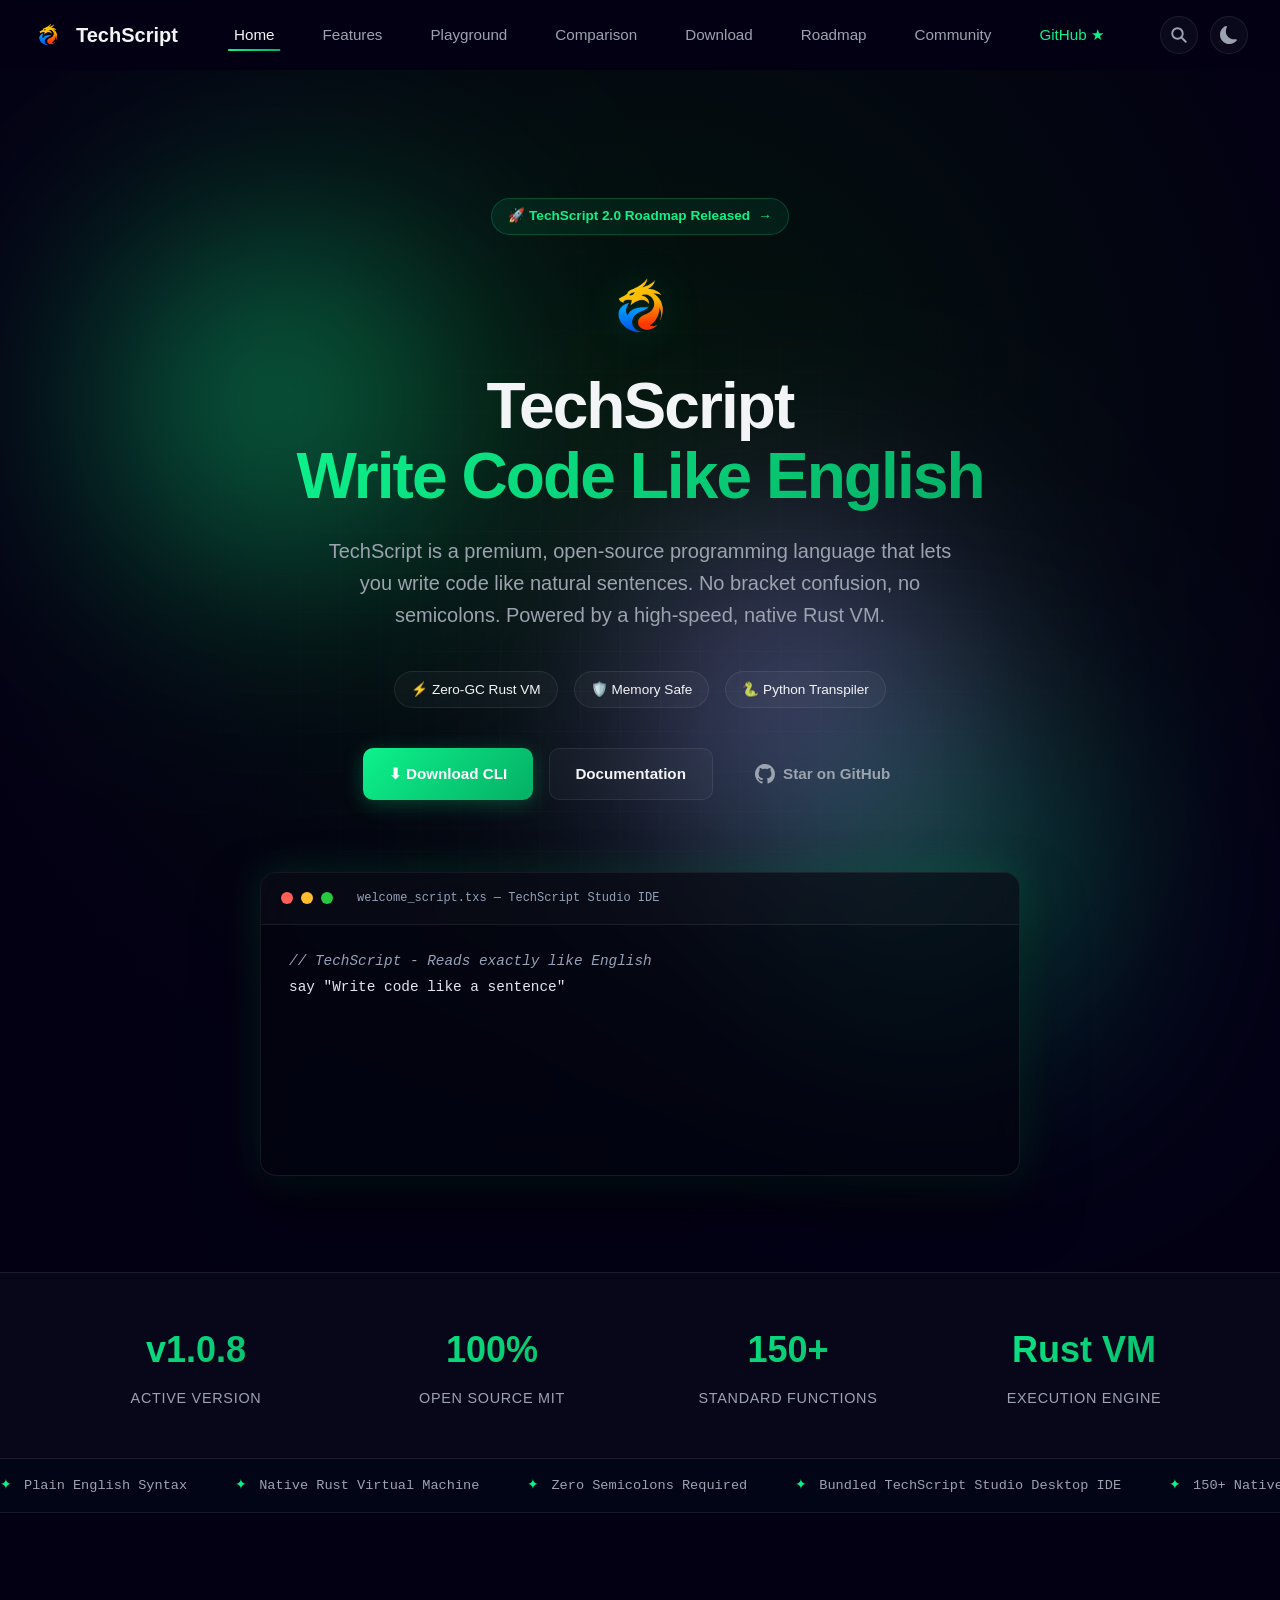
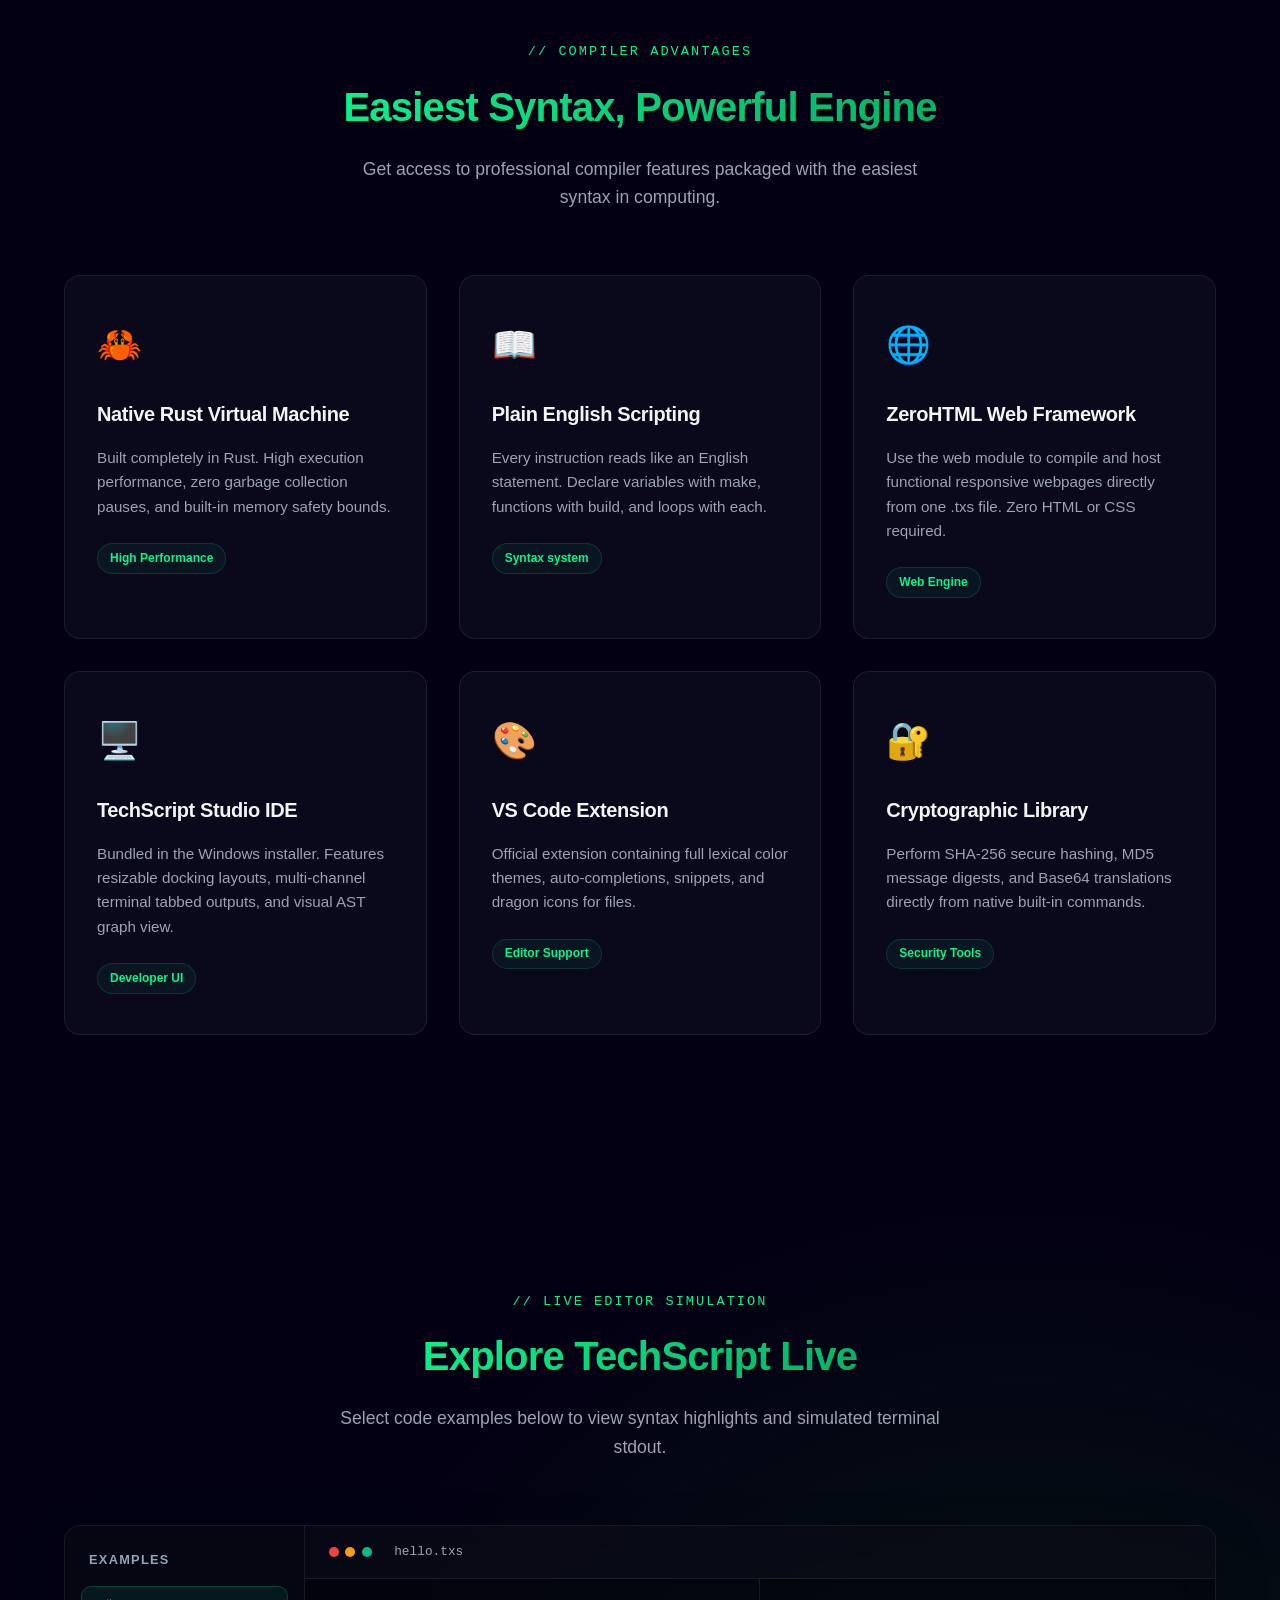
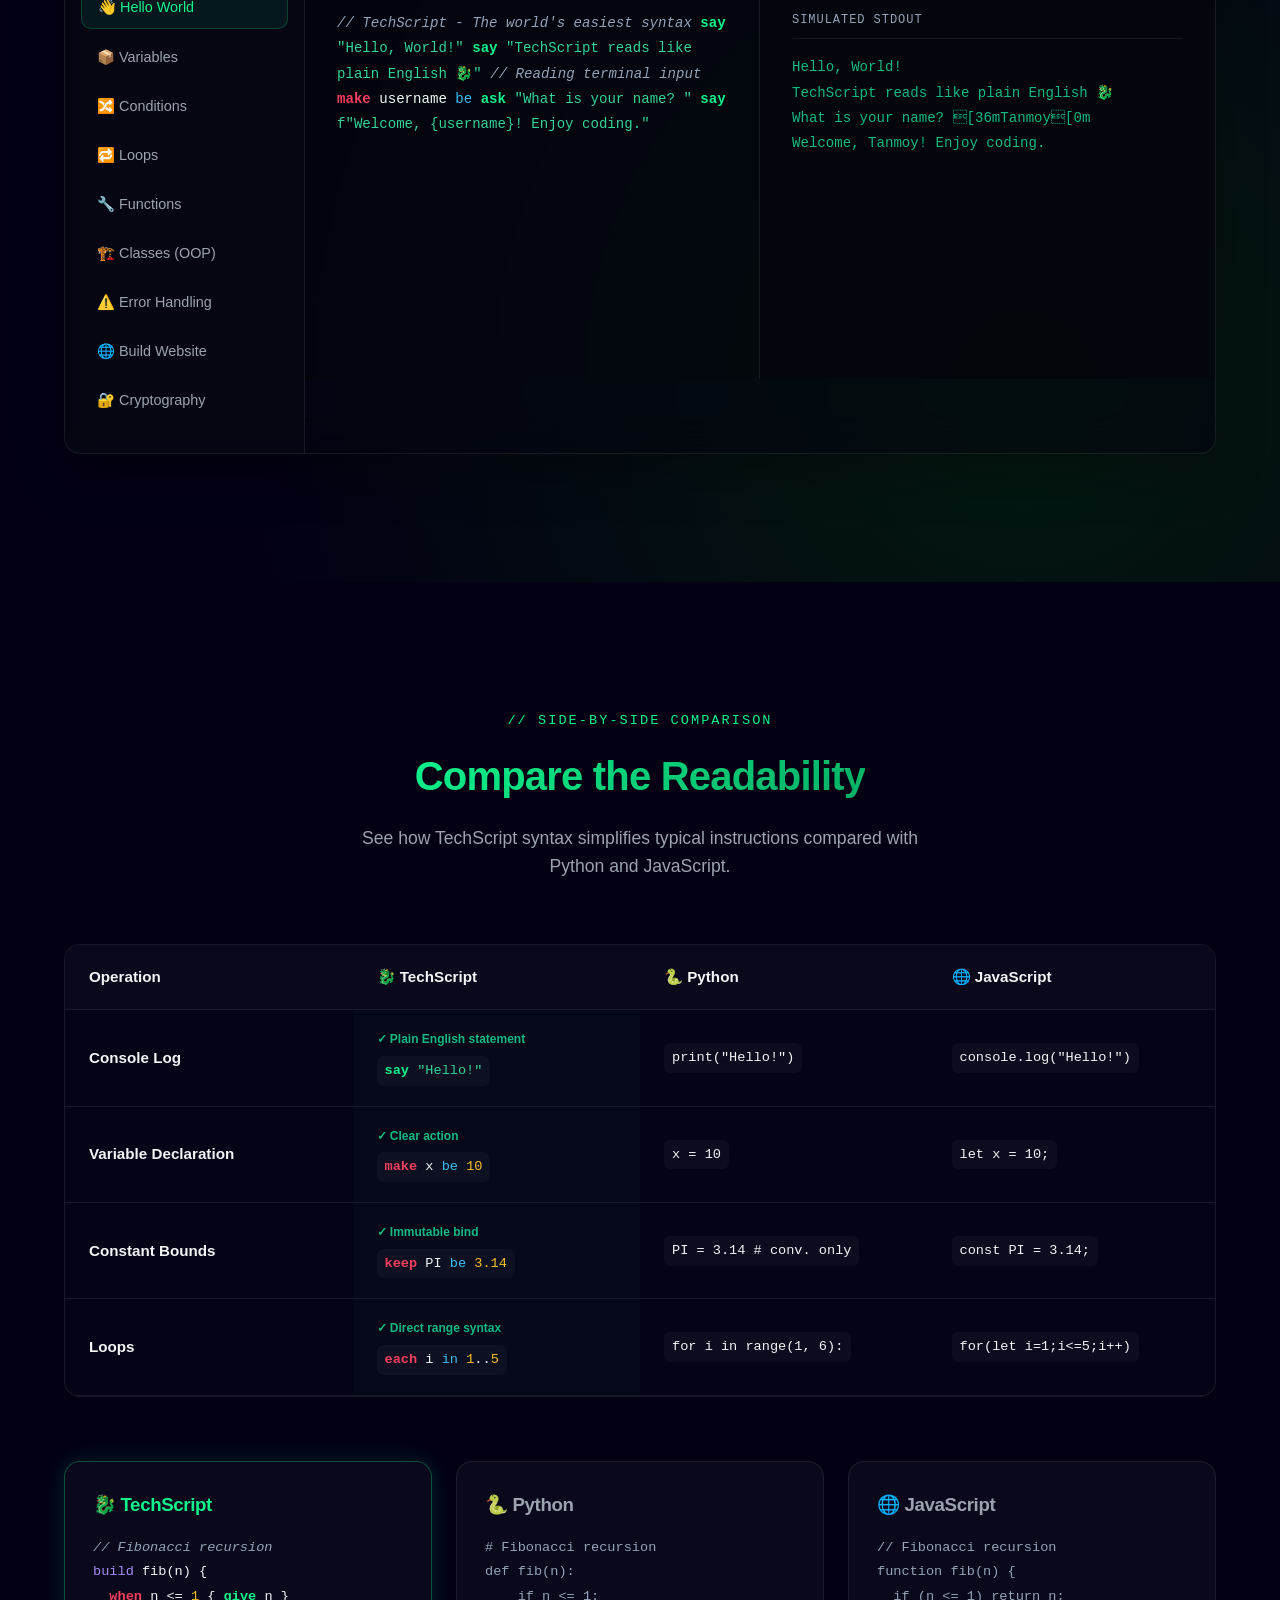
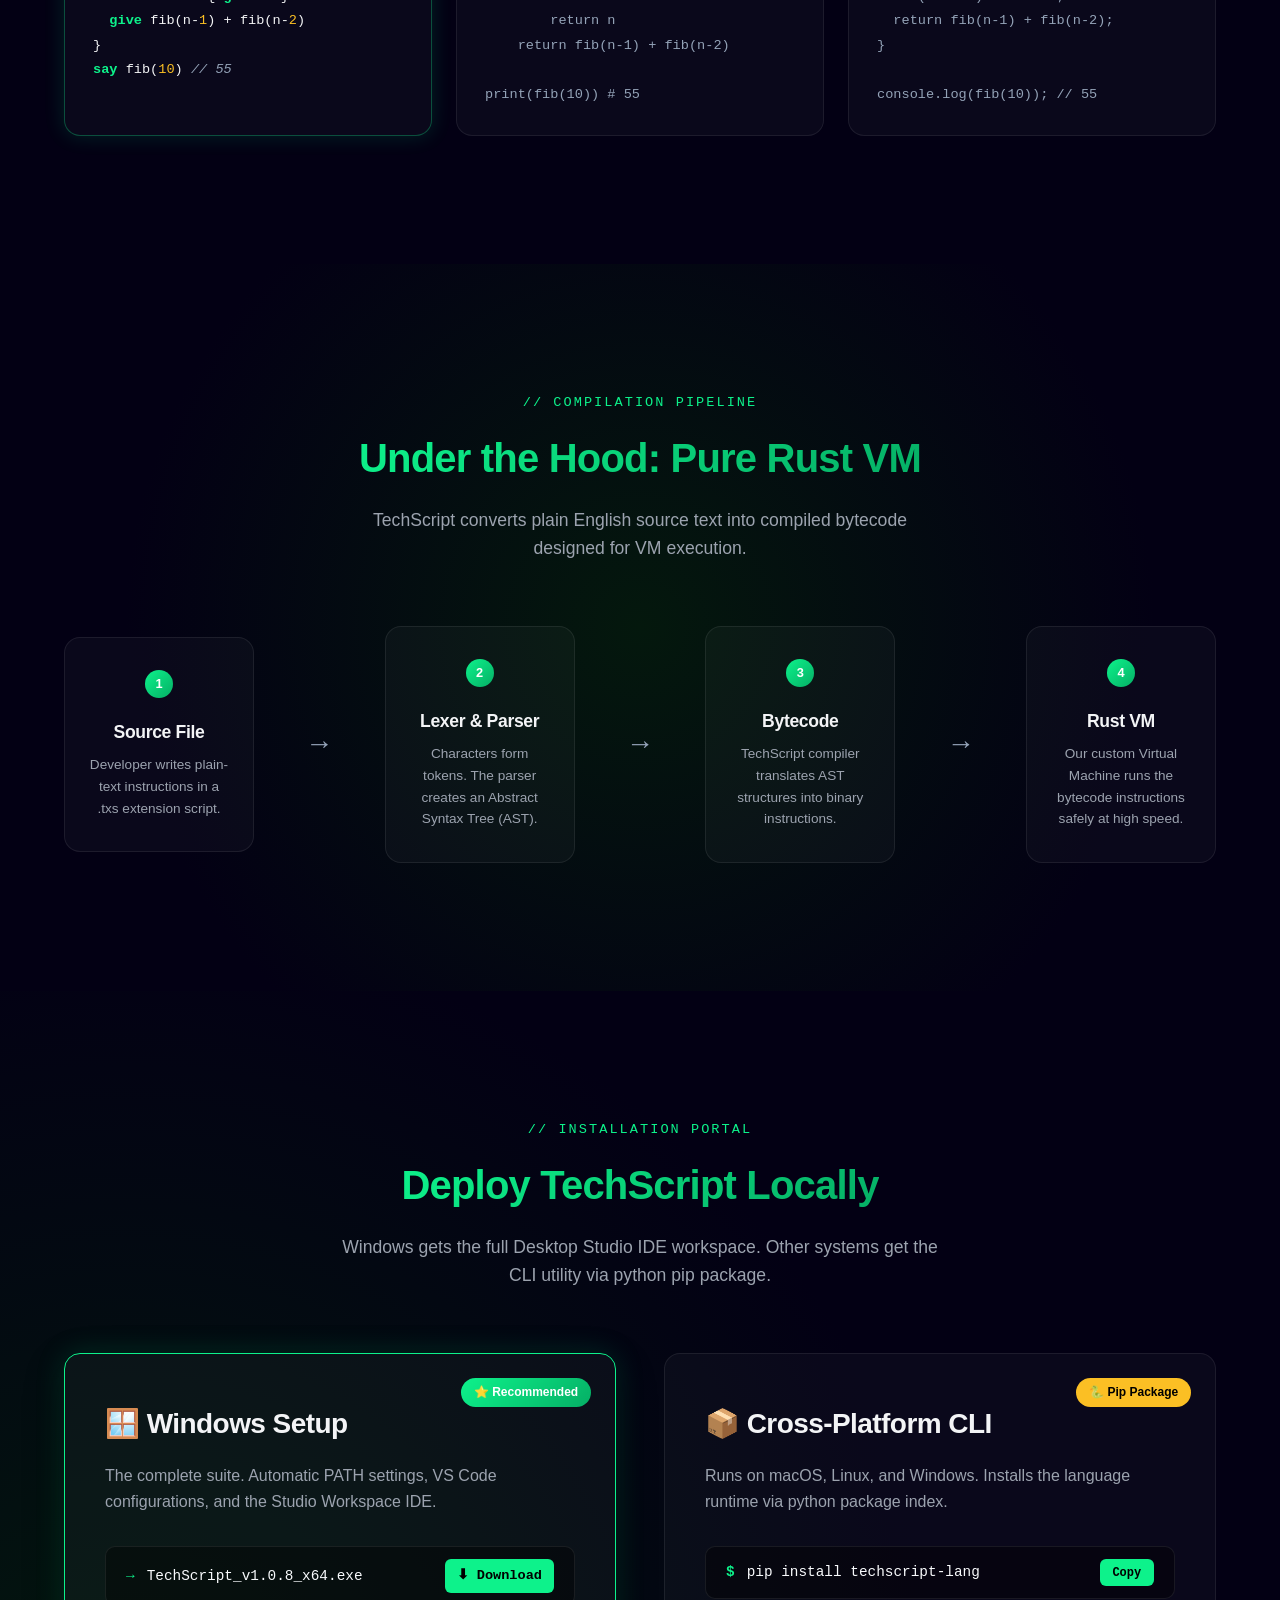
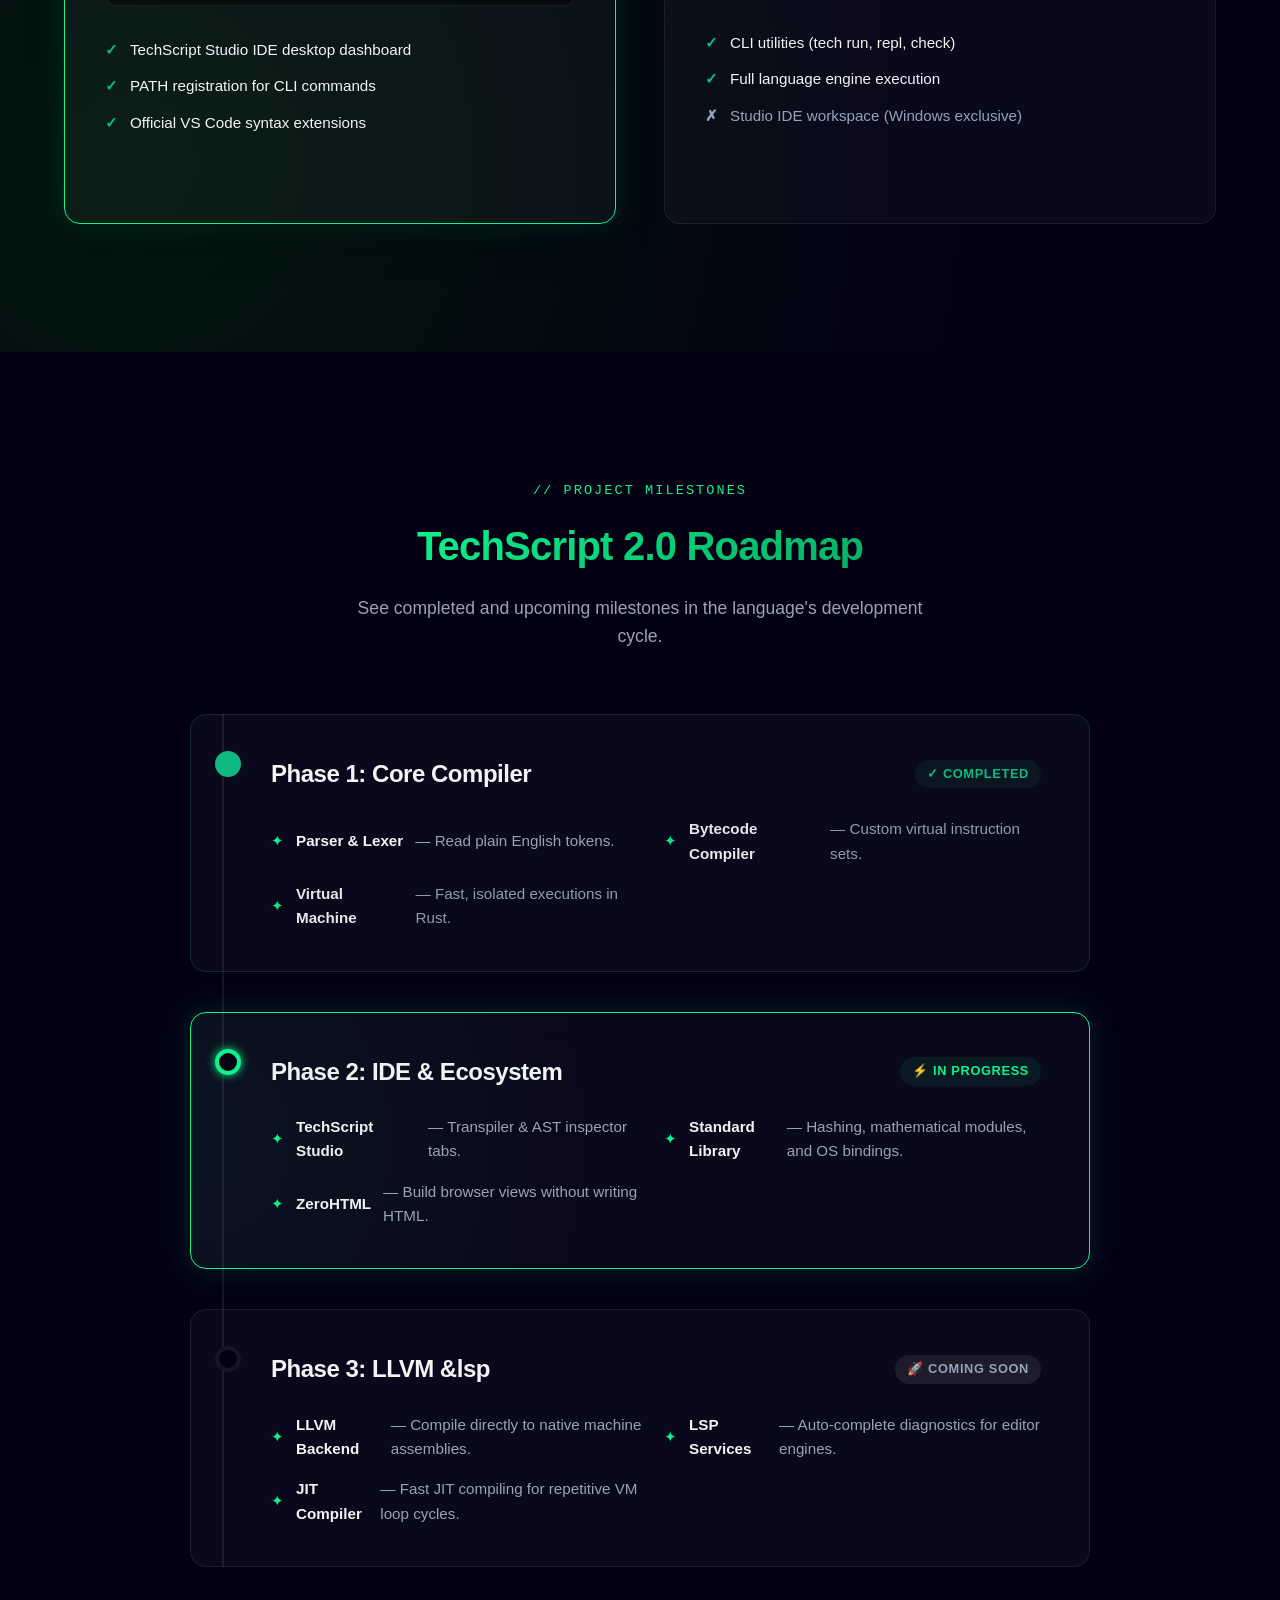
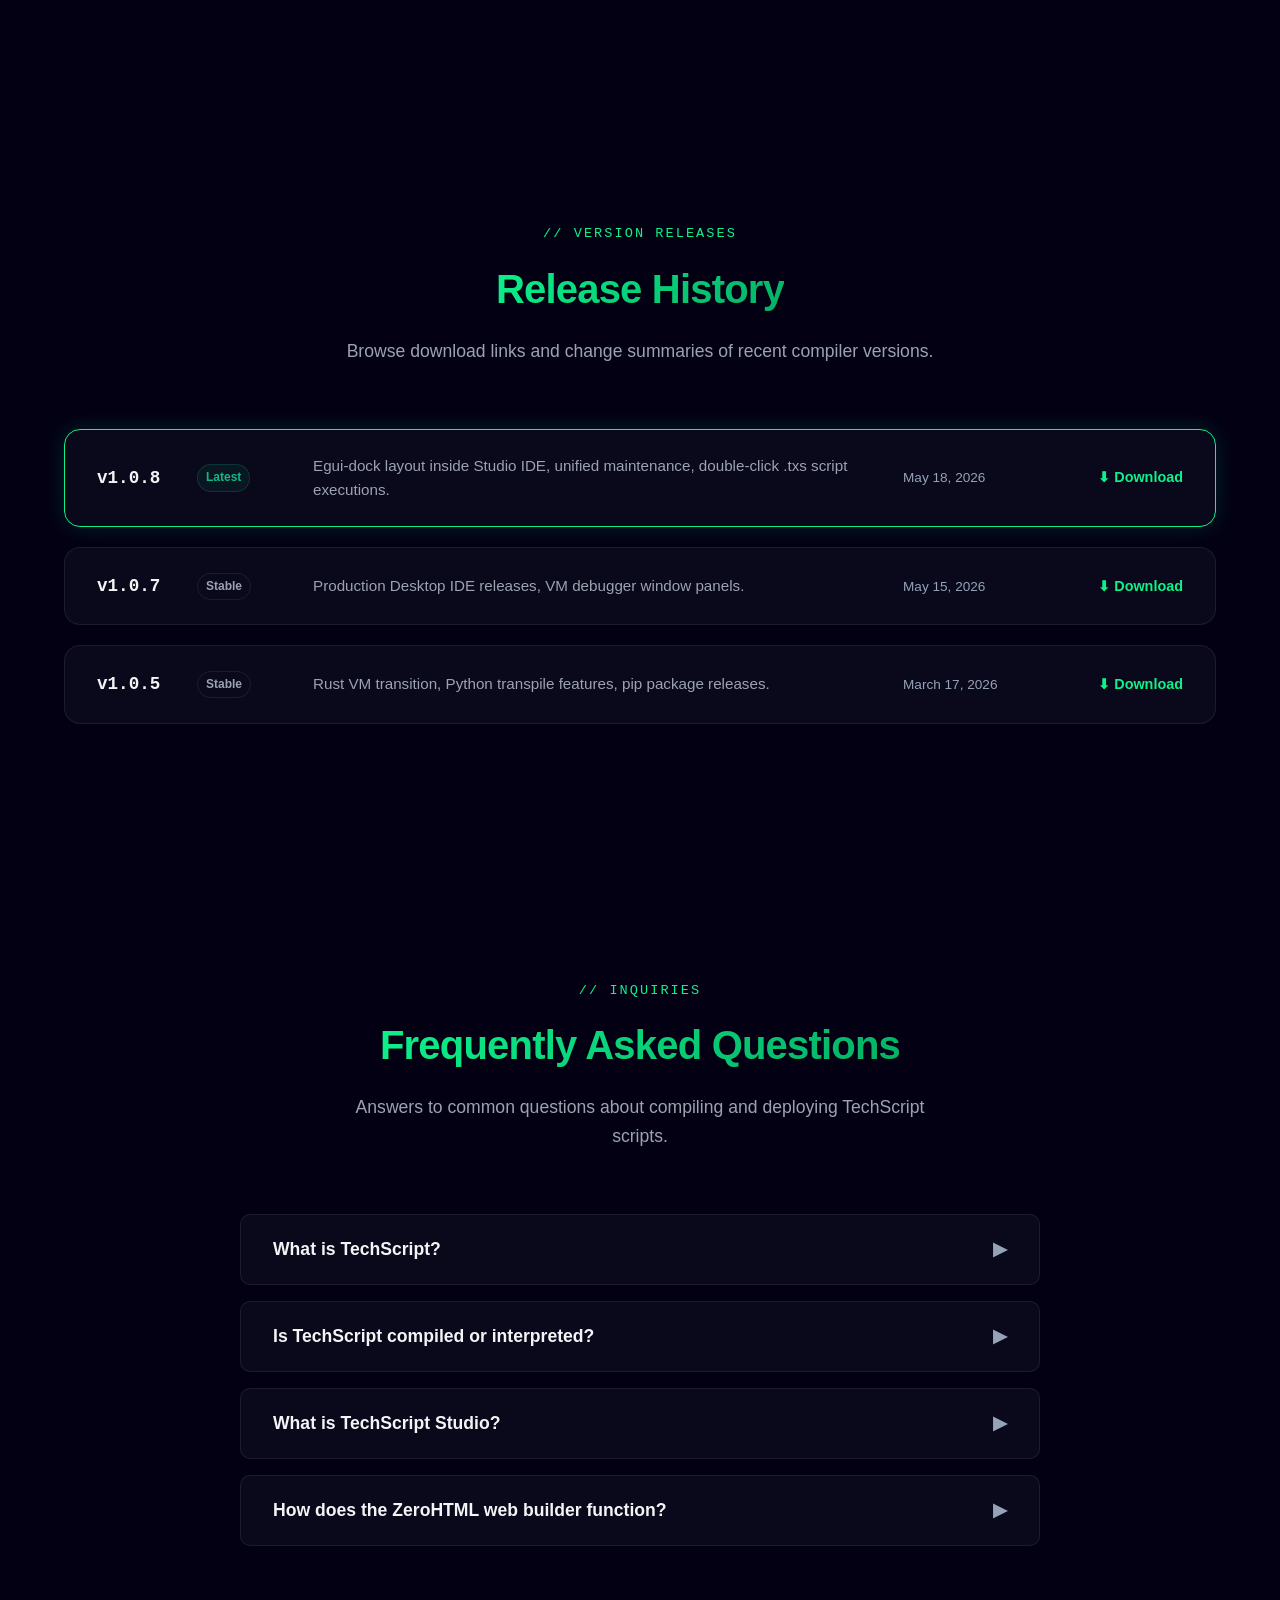
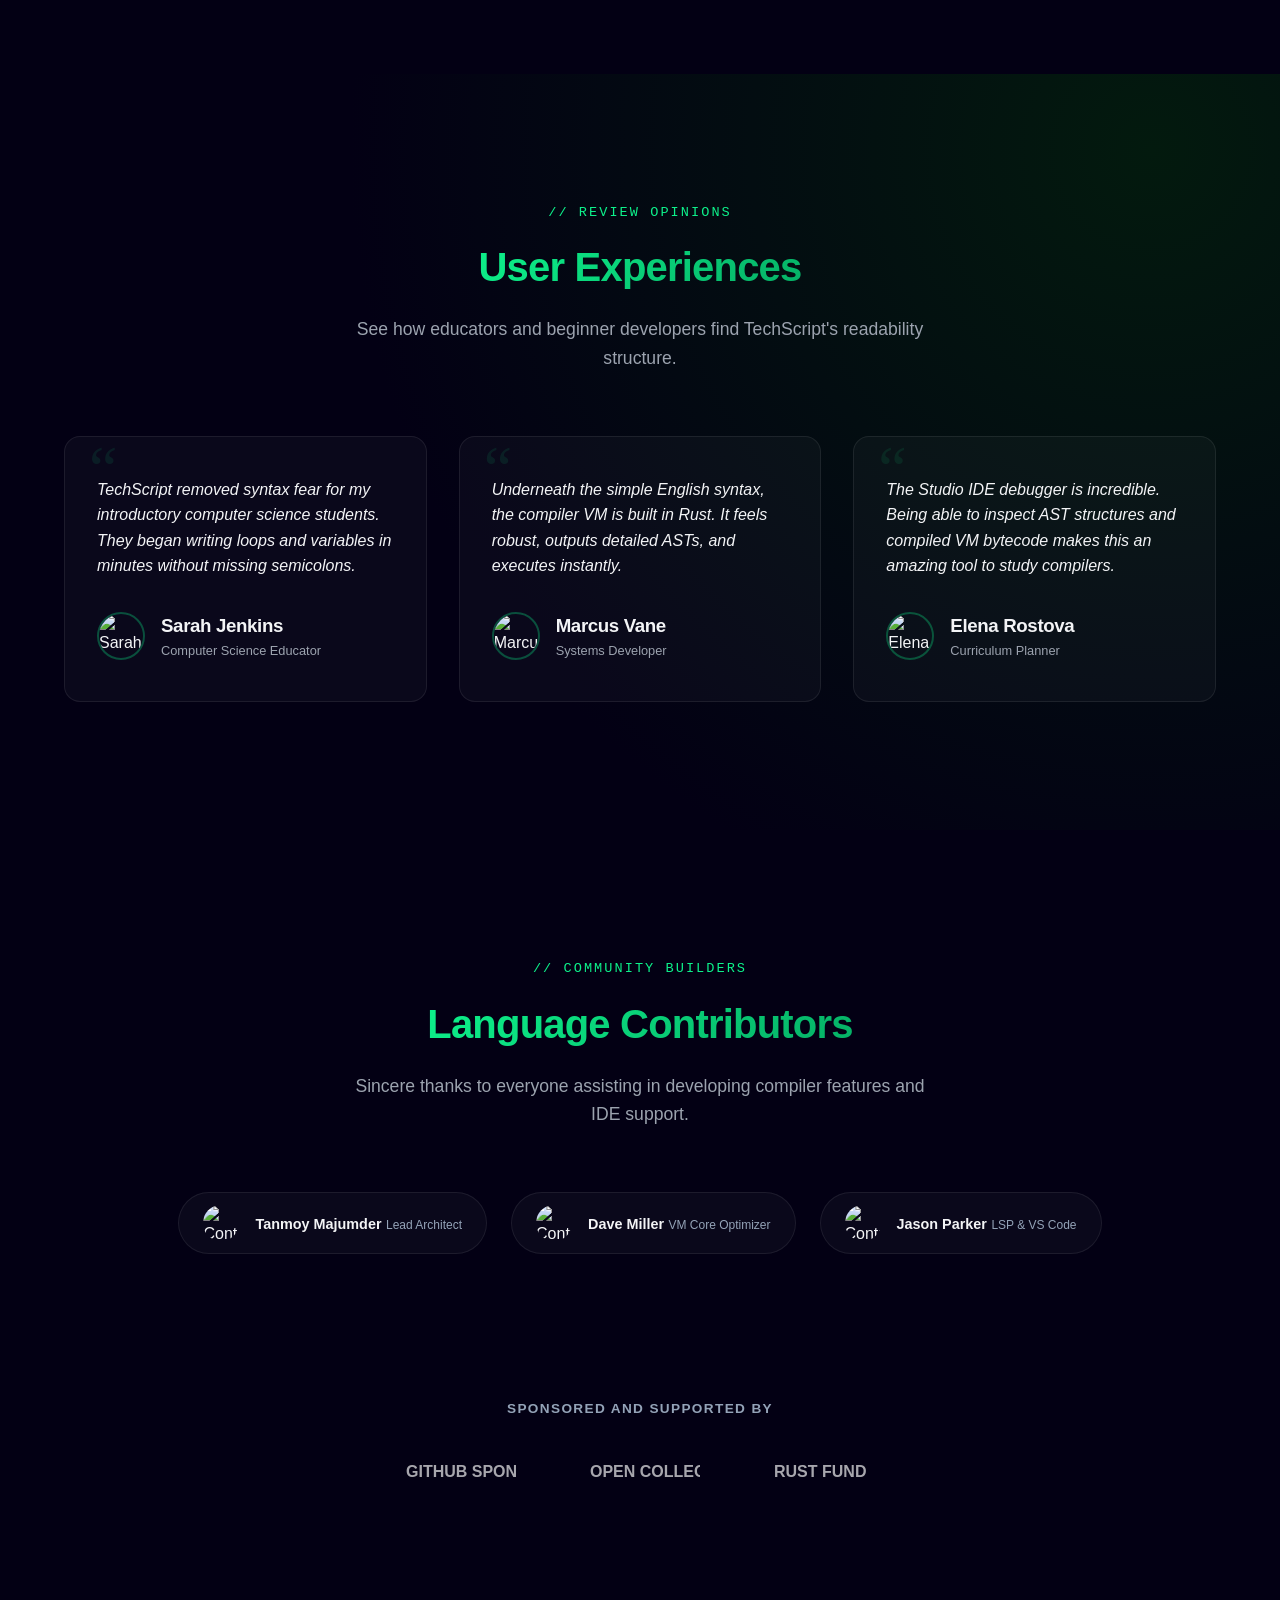
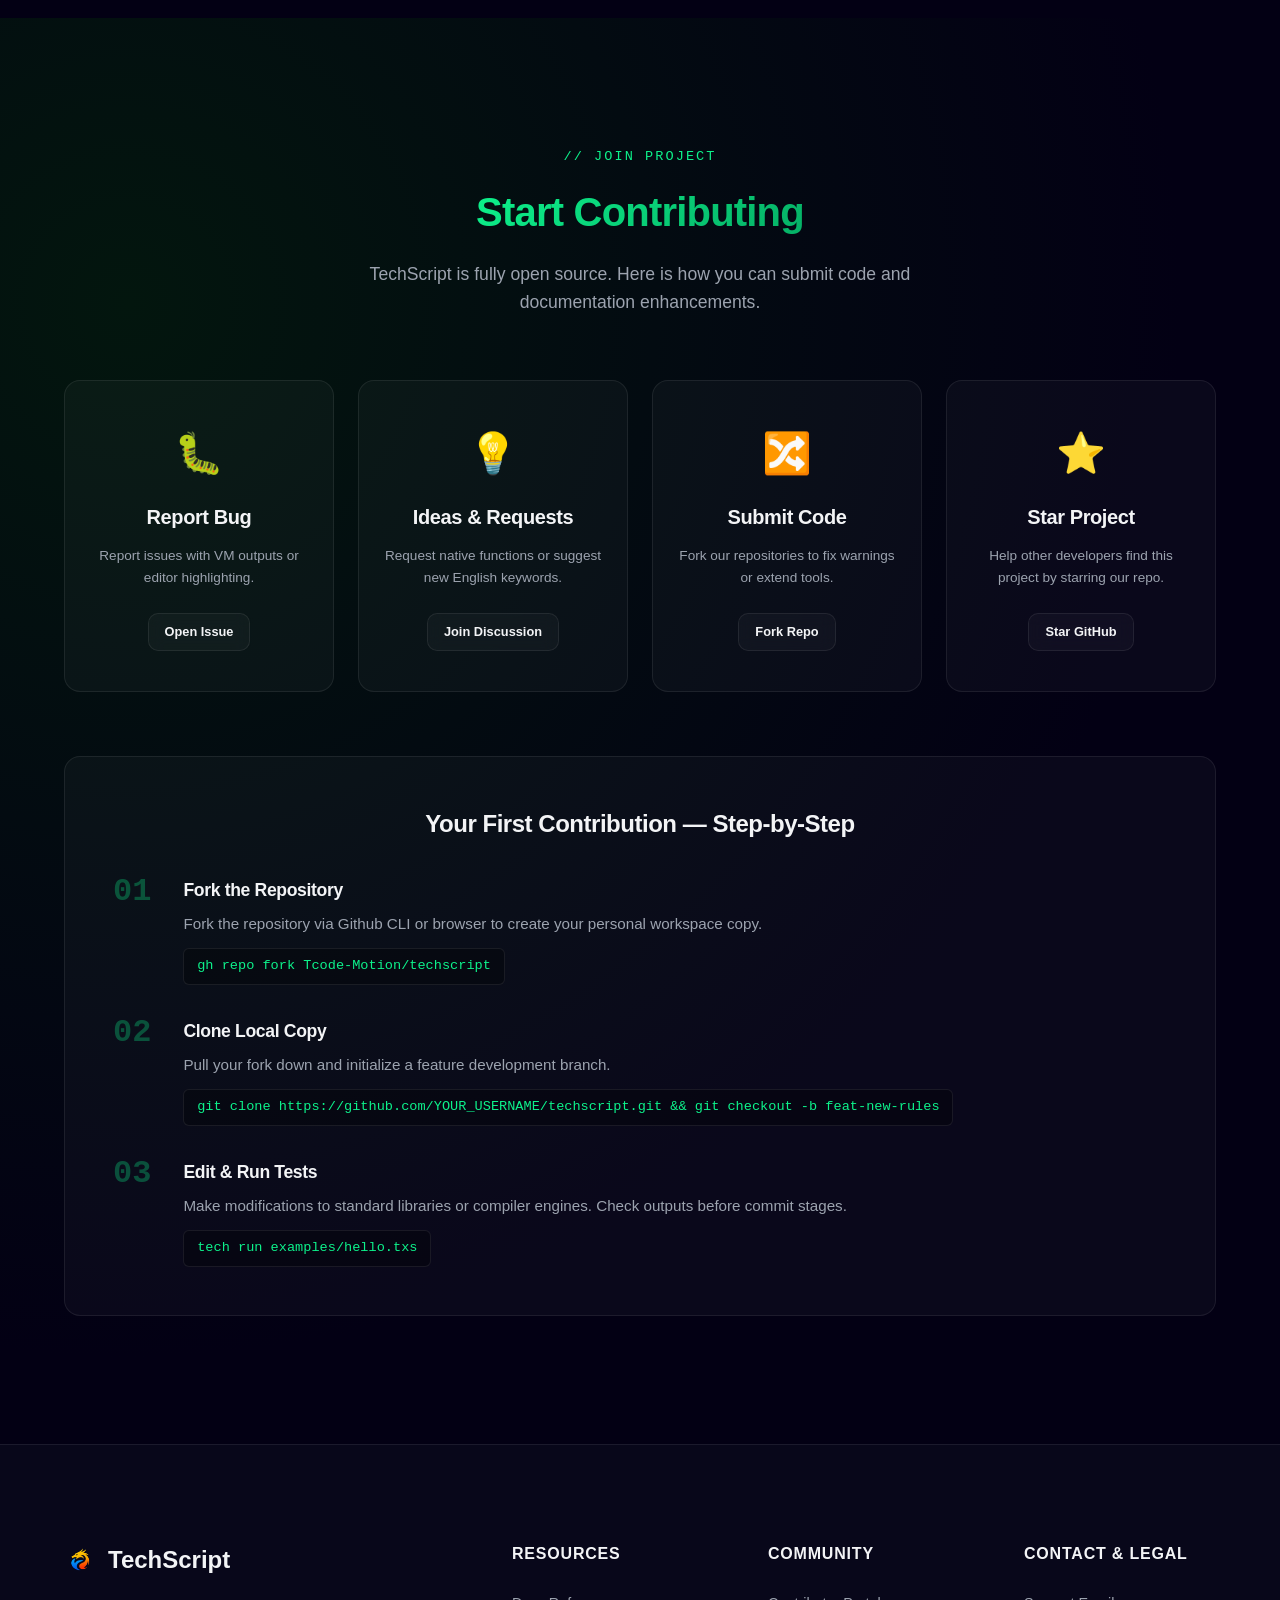
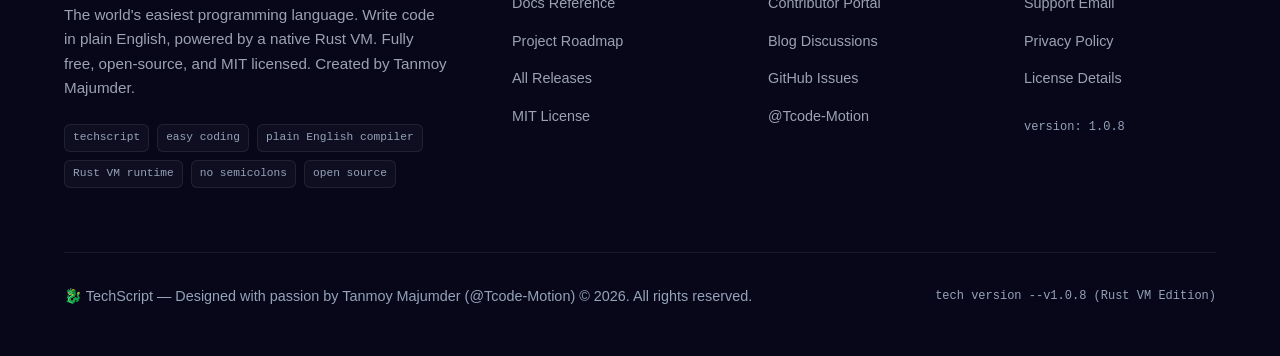
==== commit 51871dbf: "perf: improve SEO metadata, accessibility, and decoupled event handling across project pages and scr" ====
--- a/index.html
+++ b/index.html
@@ -14,6 +14,8 @@
   <meta name="author" content="Tanmoy Majumder (@Tcode-Motion)">
   <meta name="robots" content="index, follow, max-image-preview:large">
   <meta name="theme-color" content="#0df28b">
+  <meta name="referrer" content="strict-origin-when-cross-origin">
+  <meta http-equiv="Content-Security-Policy" content="default-src 'self'; script-src 'self' 'unsafe-inline' https://fonts.googleapis.com; style-src 'self' 'unsafe-inline' https://fonts.googleapis.com; font-src https://fonts.gstatic.com; img-src 'self' data: https:; connect-src 'self' https://api.github.com https://raw.githubusercontent.com;">
 
   <!-- Meta tags for Search Site Name and mobile icons -->
   <meta property="og:site_name" content="TechScript">
@@ -24,10 +26,10 @@
   <link rel="canonical" href="https://techscript.is-a.dev/">
 
   <!-- Favicons & Manifest -->
-  <link rel="icon" href="/favicon.ico" sizes="any">
-  <link rel="icon" type="image/svg+xml" href="/favicon.svg">
-  <link rel="apple-touch-icon" href="/apple-touch-icon.png">
-  <link rel="manifest" href="/manifest.json">
+  <link rel="icon" href="https://techscript.is-a.dev/favicon.ico" sizes="any">
+  <link rel="icon" type="image/svg+xml" href="https://techscript.is-a.dev/favicon.svg">
+  <link rel="apple-touch-icon" href="https://techscript.is-a.dev/apple-touch-icon.png">
+  <link rel="manifest" href="manifest.json">
 
   <!-- Apple Web App Support -->
   <meta name="apple-mobile-web-app-capable" content="yes">
@@ -56,6 +58,19 @@
   {
     "@context": "https://schema.org",
     "@graph": [
+      {
+        "@type": "WebSite",
+        "@id": "https://techscript.is-a.dev/#website",
+        "url": "https://techscript.is-a.dev/",
+        "name": "TechScript",
+        "alternateName": "TechScript Programming Language",
+        "description": "TechScript is a modern programming language that lets you write code like English. Fast, safe, open source, and powered by Rust.",
+        "publisher": {
+          "@type": "Person",
+          "name": "Tanmoy Majumder",
+          "url": "https://github.com/Tcode-Motion"
+        }
+      },
       {
         "@type": "SoftwareApplication",
         "name": "TechScript",
@@ -89,7 +104,7 @@
   </script>
 
   <!-- ── PRELOAD LOGO FOR PERFORMANCE ── -->
-  <link rel="preload" as="image" href="/assets/branding/logo-package/source/logo-master-transparent.png">
+  <link rel="preload" as="image" href="assets/branding/logo-package/source/logo-master-transparent.png">
 
   <!-- ── FONTS ── -->
   <link rel="preconnect" href="https://fonts.googleapis.com">
@@ -99,14 +114,15 @@
   <!-- Main Stylesheet -->
   <link rel="stylesheet" href="style.css">
   
-  <script src="/analytics.js" defer></script>
+  <script src="analytics.js" defer></script>
 </head>
 <body>
+  <a href="#main-content" class="skip-link">Skip to main content</a>
 
   <!-- ── STICKY HEADER NAVBAR ── -->
   <nav id="mainNav" role="navigation" aria-label="Main navigation">
     <a class="nav-logo" href="#hero" aria-label="TechScript home">
-      <img src="/assets/branding/logo-package/source/logo-master-transparent.png" alt="TechScript logo" width="34" height="34" decoding="async">
+      <img src="assets/branding/logo-package/source/logo-master-transparent.png" alt="TechScript logo" width="34" height="34" decoding="async">
       <span class="wordmark">TechScript</span>
     </a>
 
@@ -152,7 +168,7 @@
   </nav>
 
   <!-- ── MAIN CONTENT SECTIONS ── -->
-  <main>
+  <main id="main-content">
 
     <!-- 1. HERO SECTION -->
     <section id="hero" aria-labelledby="hero-title">
@@ -168,7 +184,7 @@
           </a>
         </div>
 
-        <img src="/assets/branding/logo-package/source/logo-master-transparent.png" alt="TechScript Logo Logo" class="hero-logo" decoding="async">
+        <img src="/assets/branding/logo-package/source/logo-master-transparent.png" alt="TechScript Logo" class="hero-logo" decoding="async">
         
         <h1 class="hero-h1" id="hero-title">
           <span class="ln1">TechScript</span>
@@ -319,15 +335,15 @@
         <div class="playground" role="region" aria-label="Interactive code editor">
           <div class="play-sidebar" role="navigation" aria-label="Select code examples">
             <h3>Examples</h3>
-            <button class="exbtn" onclick="showEx('hello', this)" aria-current="true">👋 Hello World</button>
-            <button class="exbtn" onclick="showEx('vars', this)">📦 Variables</button>
-            <button class="exbtn" onclick="showEx('cond', this)">🔀 Conditions</button>
-            <button class="exbtn" onclick="showEx('loops', this)">🔁 Loops</button>
-            <button class="exbtn" onclick="showEx('funcs', this)">🔧 Functions</button>
-            <button class="exbtn" onclick="showEx('classes', this)">🏗️ Classes (OOP)</button>
-            <button class="exbtn" onclick="showEx('errors', this)">⚠️ Error Handling</button>
-            <button class="exbtn" onclick="showEx('web', this)">🌐 Build Website</button>
-            <button class="exbtn" onclick="showEx('crypto', this)">🔐 Cryptography</button>
+            <button class="exbtn" data-example="hello" aria-current="true">👋 Hello World</button>
+            <button class="exbtn" data-example="vars">📦 Variables</button>
+            <button class="exbtn" data-example="cond">🔀 Conditions</button>
+            <button class="exbtn" data-example="loops">🔁 Loops</button>
+            <button class="exbtn" data-example="funcs">🔧 Functions</button>
+            <button class="exbtn" data-example="classes">🏗️ Classes (OOP)</button>
+            <button class="exbtn" data-example="errors">⚠️ Error Handling</button>
+            <button class="exbtn" data-example="web">🌐 Build Website</button>
+            <button class="exbtn" data-example="crypto">🔐 Cryptography</button>
           </div>
 
           <div class="play-editor">
@@ -411,7 +427,7 @@
 
         <div class="code-compare" aria-label="Fibonacci recursion in three languages">
           <div class="cc-block txs-b">
-            <h4 style="color: var(--accent-cyan); margin-bottom: 1rem;">🐉 TechScript</h4>
+            <h3 style="color: var(--accent-cyan); margin-bottom: 1rem;">🐉 TechScript</h3>
             <pre class="cc-code"><code><span class="cmt">// Fibonacci recursion</span>
 <span class="fn-c">build</span> fib(n) {
   <span class="kw2">when</span> n &lt;= <span class="num">1</span> { <span class="kw">give</span> n }
@@ -421,7 +437,7 @@
           </div>
 
           <div class="cc-block">
-            <h4 style="color: var(--text-secondary); margin-bottom: 1rem;">🐍 Python</h4>
+            <h3 style="color: var(--text-secondary); margin-bottom: 1rem;">🐍 Python</h3>
             <pre class="cc-code" style="color: var(--text-muted);"><code># Fibonacci recursion
 def fib(n):
     if n &lt;= 1:
@@ -432,7 +448,7 @@
           </div>
 
           <div class="cc-block">
-            <h4 style="color: var(--text-secondary); margin-bottom: 1rem;">🌐 JavaScript</h4>
+            <h3 style="color: var(--text-secondary); margin-bottom: 1rem;">🌐 JavaScript</h3>
             <pre class="cc-code" style="color: var(--text-muted);"><code>// Fibonacci recursion
 function fib(n) {
   if (n &lt;= 1) return n;
@@ -502,7 +518,7 @@
             <div class="cmd-box">
               <span class="pr">→</span>
               <span class="ct">TechScript_v1.0.8_x64.exe</span>
-              <button class="copy-btn" onclick="window.open('https://github.com/Tcode-Motion/techscript/releases/latest','_blank')">⬇ Download</button>
+              <a href="https://github.com/Tcode-Motion/techscript/releases/latest" target="_blank" rel="noopener noreferrer" class="btn copy-btn" style="text-decoration:none; display:inline-block; text-align:center; padding: 6px 12px; font-size: 0.85rem; border-radius: var(--radius-sm);">⬇ Download</a>
             </div>
             <div class="incl-list" role="list">
               <div class="incl-item" role="listitem"><span class="ic">✓</span><span>TechScript Studio IDE desktop dashboard</span></div>
@@ -518,7 +534,7 @@
             <div class="cmd-box">
               <span class="pr">$</span>
               <span id="pipCmd" class="ct">pip install techscript-lang</span>
-              <button class="copy-btn" onclick="copyText('pip install techscript-lang', this)">Copy</button>
+              <button class="copy-btn" data-copy="pip install techscript-lang">Copy</button>
             </div>
             <div class="incl-list" role="list">
               <div class="incl-item" role="listitem"><span class="ic">✓</span><span>CLI utilities (tech run, repl, check)</span></div>
@@ -626,7 +642,7 @@
 
         <div class="faq-wrap">
           <div class="faq-item">
-            <button class="faq-q" onclick="toggleFaq(this)" aria-expanded="false">
+            <button class="faq-q" aria-expanded="false">
               What is TechScript?
               <span class="faq-arr" aria-hidden="true">▶</span>
             </button>
@@ -636,7 +652,7 @@
           </div>
 
           <div class="faq-item">
-            <button class="faq-q" onclick="toggleFaq(this)" aria-expanded="false">
+            <button class="faq-q" aria-expanded="false">
               Is TechScript compiled or interpreted?
               <span class="faq-arr" aria-hidden="true">▶</span>
             </button>
@@ -646,7 +662,7 @@
           </div>
 
           <div class="faq-item">
-            <button class="faq-q" onclick="toggleFaq(this)" aria-expanded="false">
+            <button class="faq-q" aria-expanded="false">
               What is TechScript Studio?
               <span class="faq-arr" aria-hidden="true">▶</span>
             </button>
@@ -656,7 +672,7 @@
           </div>
 
           <div class="faq-item">
-            <button class="faq-q" onclick="toggleFaq(this)" aria-expanded="false">
+            <button class="faq-q" aria-expanded="false">
               How does the ZeroHTML web builder function?
               <span class="faq-arr" aria-hidden="true">▶</span>
             </button>
@@ -678,47 +694,47 @@
         </header>
 
         <div class="test-grid">
-          <div class="test-card">
+          <article class="test-card">
             <span class="quote-mark">“</span>
             <p class="test-text">
               TechScript removed syntax fear for my introductory computer science students. They began writing loops and variables in minutes without missing semicolons.
             </p>
             <div class="test-user">
-              <img src="https://images.unsplash.com/photo-1573496359142-b8d87734a5a2?w=80&h=80&fit=crop" alt="Sarah Jenkins" class="test-avatar">
+              <img src="https://images.unsplash.com/photo-1573496359142-b8d87734a5a2?w=80&h=80&fit=crop" alt="Sarah Jenkins" class="test-avatar" loading="lazy" decoding="async">
               <div class="user-info">
-                <h4>Sarah Jenkins</h4>
+                <h3>Sarah Jenkins</h3>
                 <p>Computer Science Educator</p>
               </div>
             </div>
-          </div>
-
-          <div class="test-card">
+          </article>
+
+          <article class="test-card">
             <span class="quote-mark">“</span>
             <p class="test-text">
               Underneath the simple English syntax, the compiler VM is built in Rust. It feels robust, outputs detailed ASTs, and executes instantly.
             </p>
             <div class="test-user">
-              <img src="https://images.unsplash.com/photo-1519085360753-af0119f7cbe7?w=80&h=80&fit=crop" alt="Marcus Vane" class="test-avatar">
+              <img src="https://images.unsplash.com/photo-1519085360753-af0119f7cbe7?w=80&h=80&fit=crop" alt="Marcus Vane" class="test-avatar" loading="lazy" decoding="async">
               <div class="user-info">
-                <h4>Marcus Vane</h4>
+                <h3>Marcus Vane</h3>
                 <p>Systems Developer</p>
               </div>
             </div>
-          </div>
-
-          <div class="test-card">
+          </article>
+
+          <article class="test-card">
             <span class="quote-mark">“</span>
             <p class="test-text">
               The Studio IDE debugger is incredible. Being able to inspect AST structures and compiled VM bytecode makes this an amazing tool to study compilers.
             </p>
             <div class="test-user">
-              <img src="https://images.unsplash.com/photo-1580489944761-15a19d654956?w=80&h=80&fit=crop" alt="Elena Rostova" class="test-avatar">
+              <img src="https://images.unsplash.com/photo-1580489944761-15a19d654956?w=80&h=80&fit=crop" alt="Elena Rostova" class="test-avatar" loading="lazy" decoding="async">
               <div class="user-info">
-                <h4>Elena Rostova</h4>
+                <h3>Elena Rostova</h3>
                 <p>Curriculum Planner</p>
               </div>
             </div>
-          </div>
+          </article>
         </div>
       </div>
     </section>
@@ -735,21 +751,21 @@
         <div class="contrib-wrap">
           <div class="contrib-grid" role="list">
             <div class="contrib-card" role="listitem">
-              <img src="https://images.unsplash.com/photo-1534528741775-53994a69daeb?w=60&h=60&fit=crop" alt="Contributor avatar" class="contrib-img">
+              <img src="https://images.unsplash.com/photo-1534528741775-53994a69daeb?w=60&h=60&fit=crop" alt="Contributor avatar" class="contrib-img" loading="lazy" decoding="async">
               <div>
                 <span class="contrib-name">Tanmoy Majumder</span>
                 <span class="contrib-role">Lead Architect</span>
               </div>
             </div>
             <div class="contrib-card" role="listitem">
-              <img src="https://images.unsplash.com/photo-1507003211169-0a1dd7228f2d?w=60&h=60&fit=crop" alt="Contributor avatar" class="contrib-img">
+              <img src="https://images.unsplash.com/photo-1507003211169-0a1dd7228f2d?w=60&h=60&fit=crop" alt="Contributor avatar" class="contrib-img" loading="lazy" decoding="async">
               <div>
                 <span class="contrib-name">Dave Miller</span>
                 <span class="contrib-role">VM Core Optimizer</span>
               </div>
             </div>
             <div class="contrib-card" role="listitem">
-              <img src="https://images.unsplash.com/photo-1500648767791-00dcc994a43e?w=60&h=60&fit=crop" alt="Contributor avatar" class="contrib-img">
+              <img src="https://images.unsplash.com/photo-1500648767791-00dcc994a43e?w=60&h=60&fit=crop" alt="Contributor avatar" class="contrib-img" loading="lazy" decoding="async">
               <div>
                 <span class="contrib-name">Jason Parker</span>
                 <span class="contrib-role">LSP &amp; VS Code</span>
@@ -866,7 +882,7 @@
       <div class="footer-grid">
         <div class="footer-brand">
           <a class="logo" href="#hero">
-            <img src="/assets/branding/logo-package/source/logo-master-transparent.png" alt="TechScript Logo" width="32" height="32" decoding="async">
+            <img src="assets/branding/logo-package/source/logo-master-transparent.png" alt="TechScript Logo" width="32" height="32" decoding="async">
             <span>TechScript</span>
           </a>
           <p>
--- a/style.css
+++ b/style.css
@@ -12,7 +12,7 @@
   --bg-card-hover: rgba(255, 255, 255, 0.06);
   --text-primary: #f3f4f6;
   --text-secondary: #9ca3af;
-  --text-muted: #6b7280;
+  --text-muted: #94a3b8;
   
   --accent-cyan: #0df28b;
   --accent-blue: #059669;
@@ -45,7 +45,7 @@
   --bg-card-hover: rgba(15, 23, 42, 0.06);
   --text-primary: #0f172a;
   --text-secondary: #475569;
-  --text-muted: #94a3b8;
+  --text-muted: #64748b;
   
   --accent-cyan: #059669;
   --accent-blue: #0d9488;
@@ -95,6 +95,16 @@
   color: inherit;
 }
 
+/* Custom focus styles for keyboard users */
+button:focus-visible,
+input:focus-visible,
+select:focus-visible,
+a:focus-visible,
+[tabindex="0"]:focus-visible {
+  outline: 2px solid var(--accent-cyan);
+  outline-offset: 4px;
+}
+
 /* Custom Scrollbar */
 ::-webkit-scrollbar {
   width: 10px;
@@ -109,6 +119,27 @@
 }
 ::-webkit-scrollbar-thumb:hover {
   background: var(--border-hover);
+}
+
+/* Skip Link Accessibility Helper */
+.skip-link {
+  position: absolute;
+  top: -100px;
+  left: 0;
+  background: var(--accent-gradient);
+  color: var(--bg-primary);
+  padding: 1rem 1.5rem;
+  z-index: 9999;
+  font-weight: 700;
+  text-decoration: none;
+  border-radius: 0 0 var(--radius-md) 0;
+  box-shadow: 0 10px 30px rgba(0, 0, 0, 0.5);
+  transition: top 0.25s cubic-bezier(0.25, 0.8, 0.25, 1);
+}
+.skip-link:focus {
+  top: 0;
+  color: var(--bg-primary);
+  outline: none;
 }
 
 /* Layout Container */
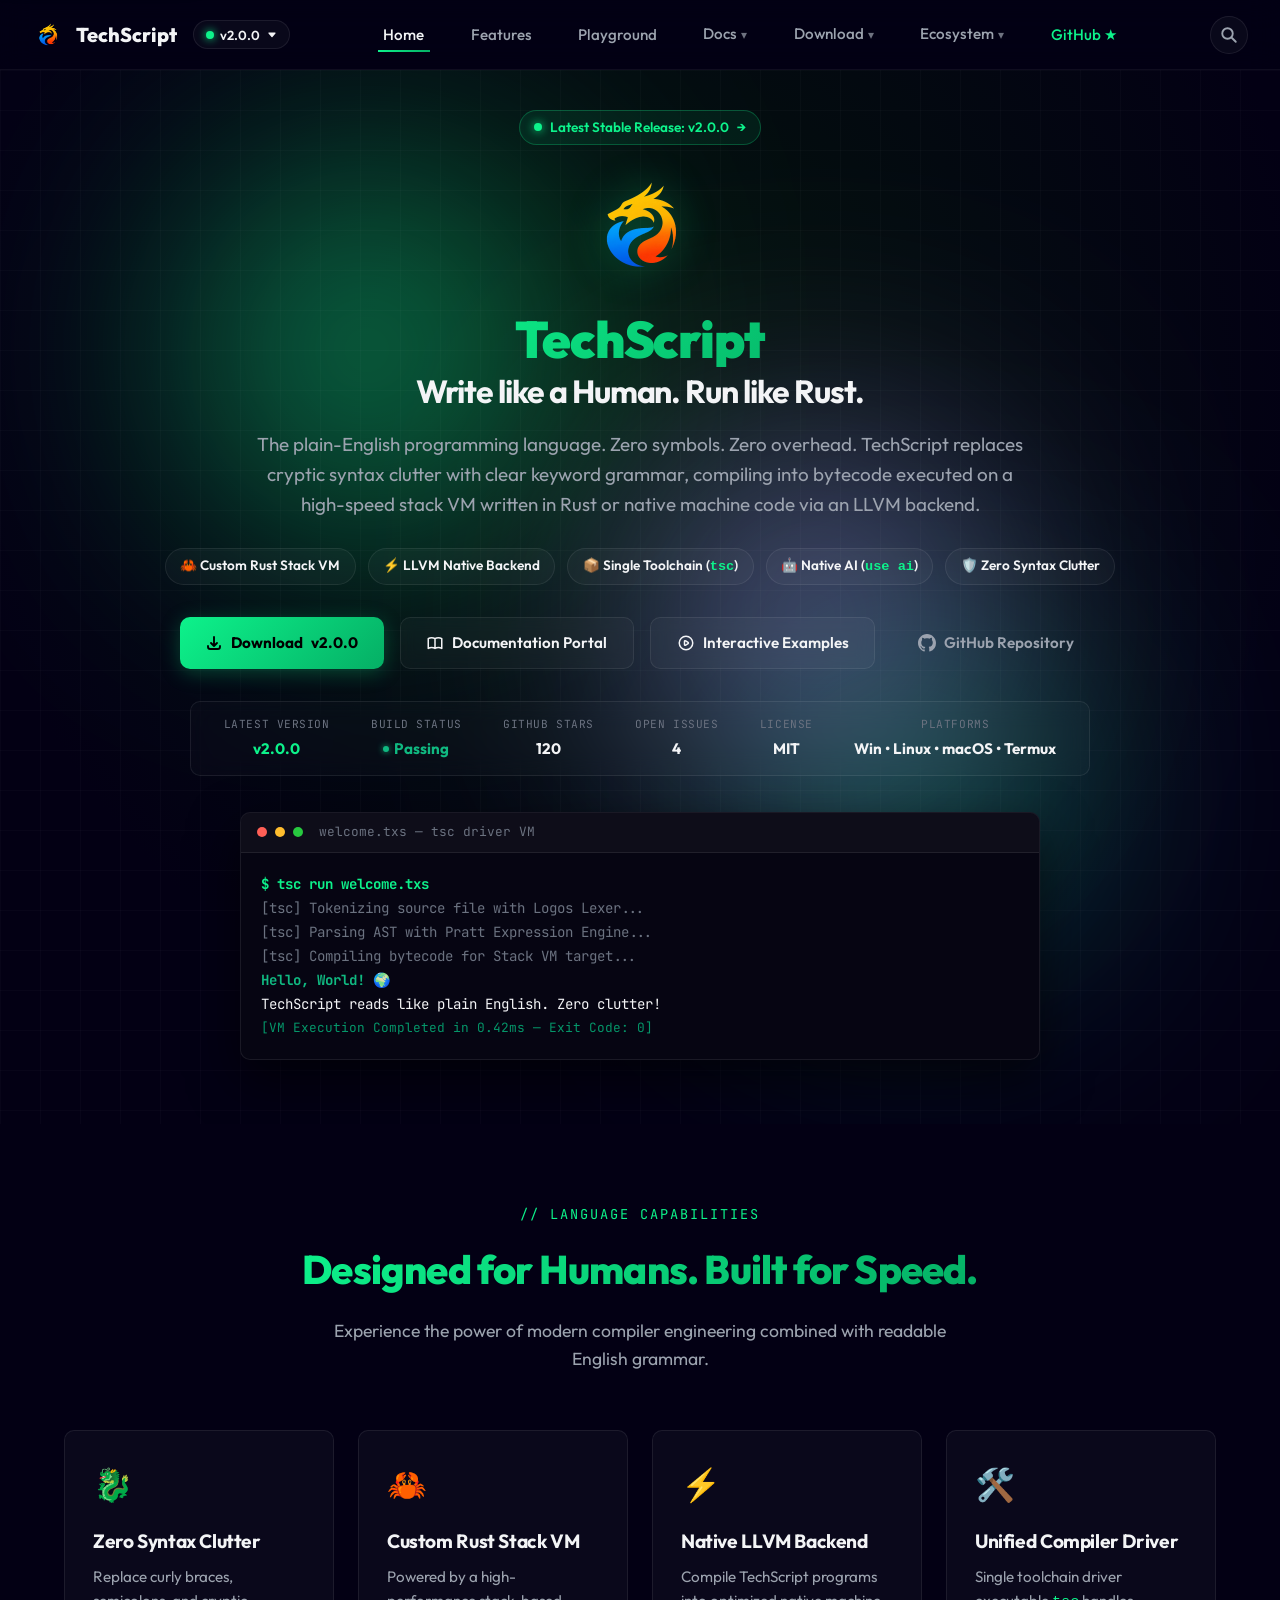
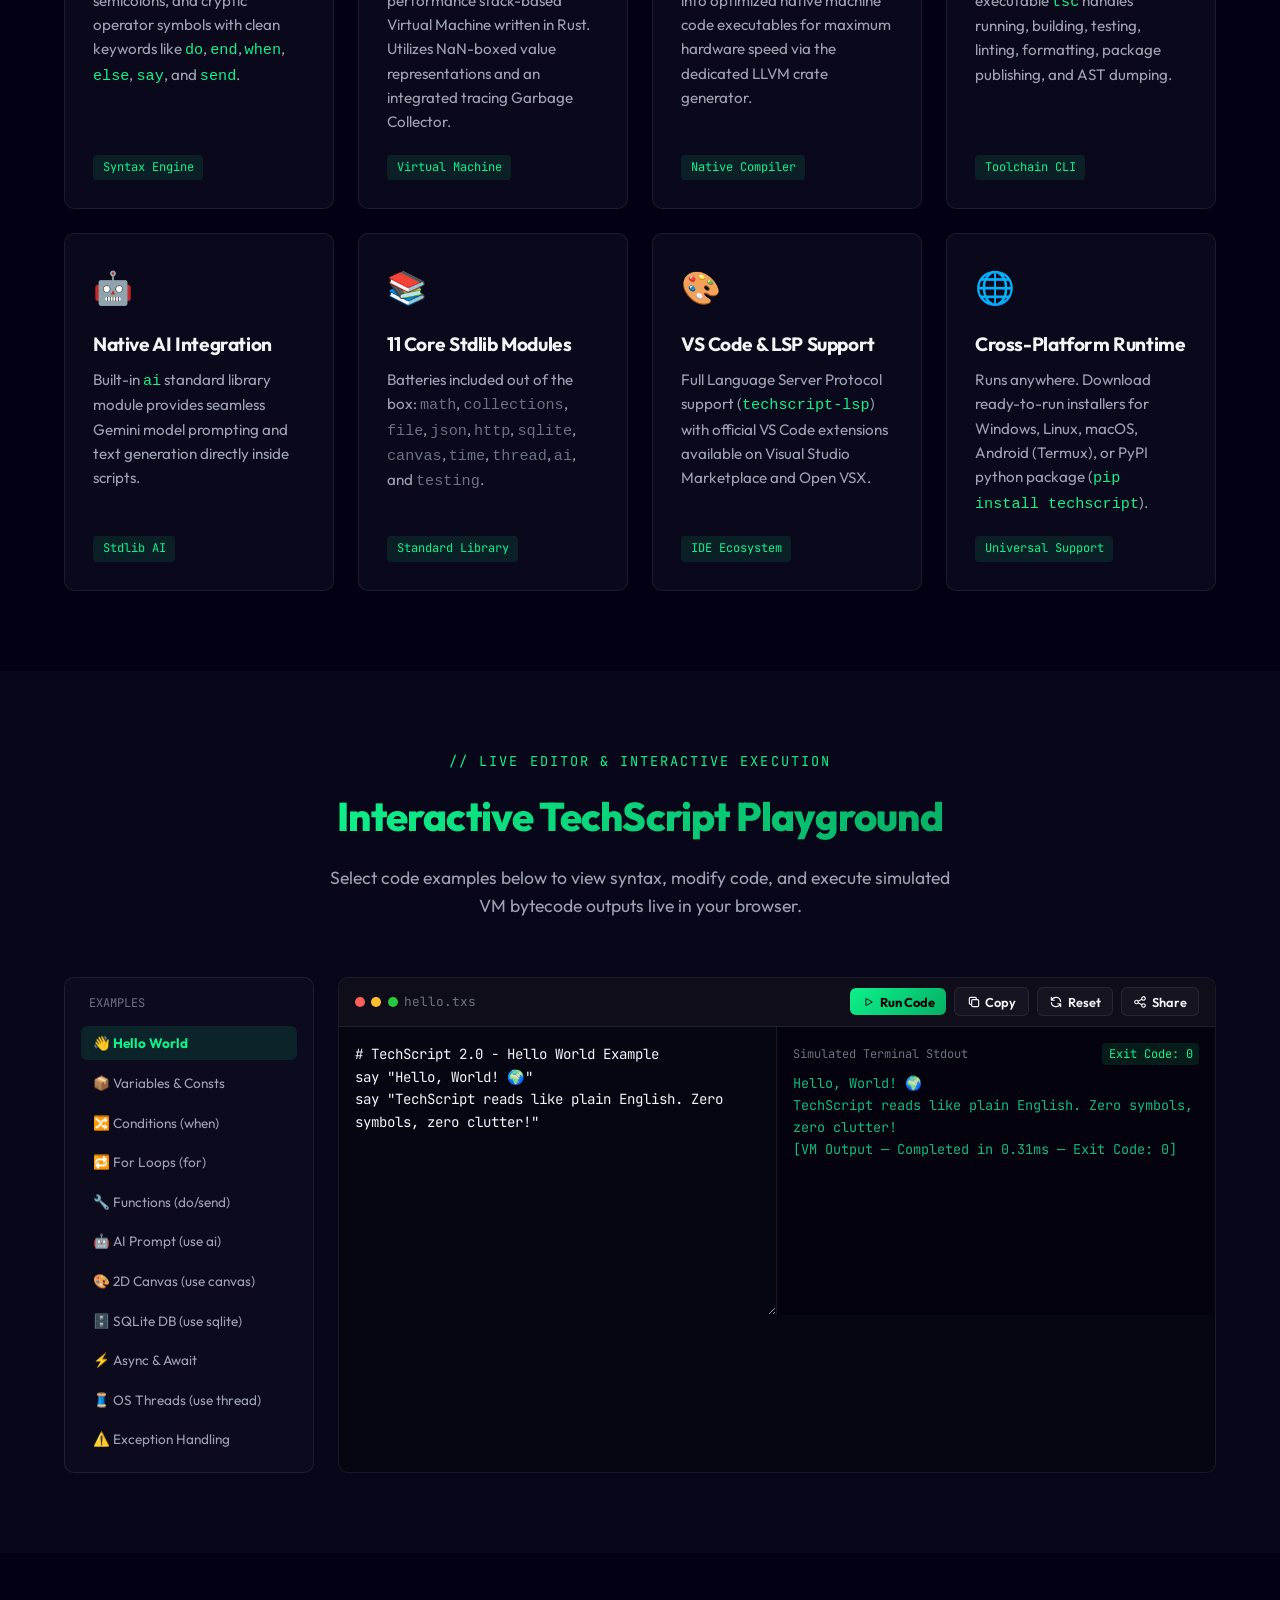
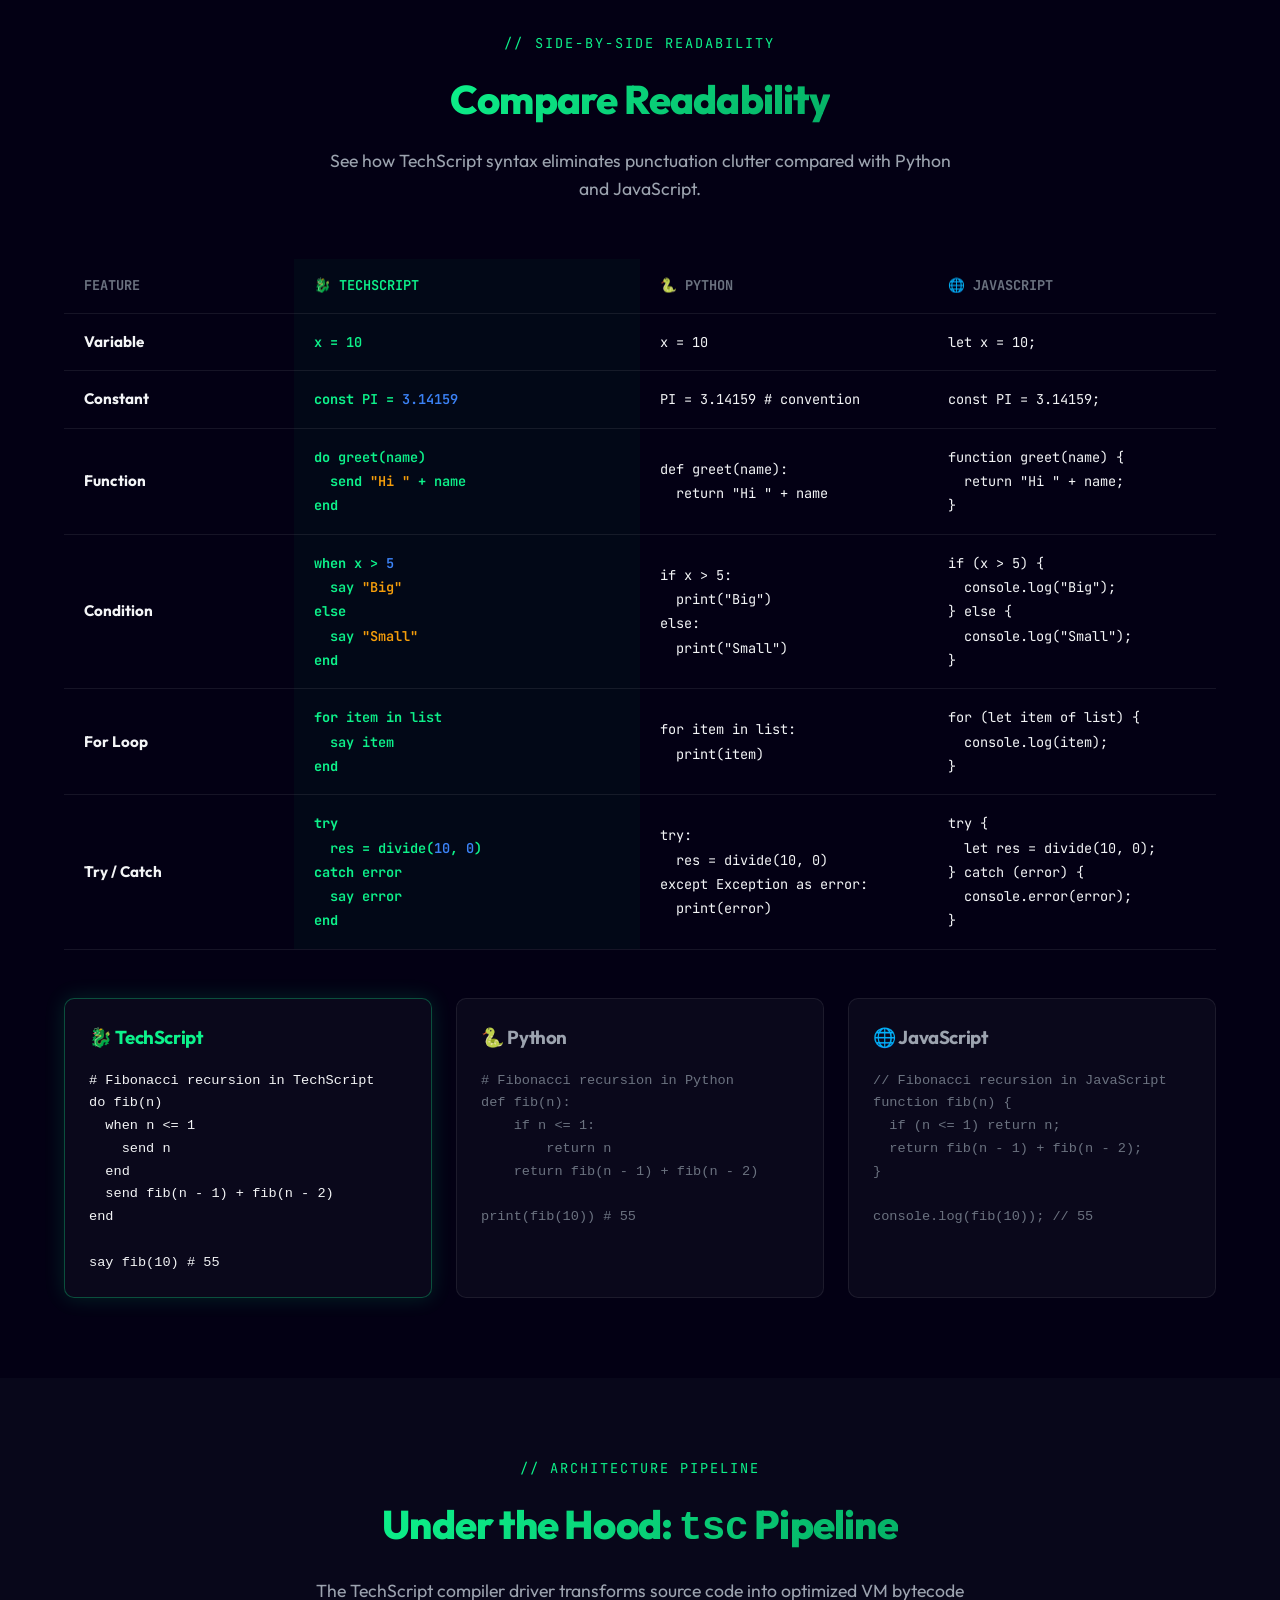
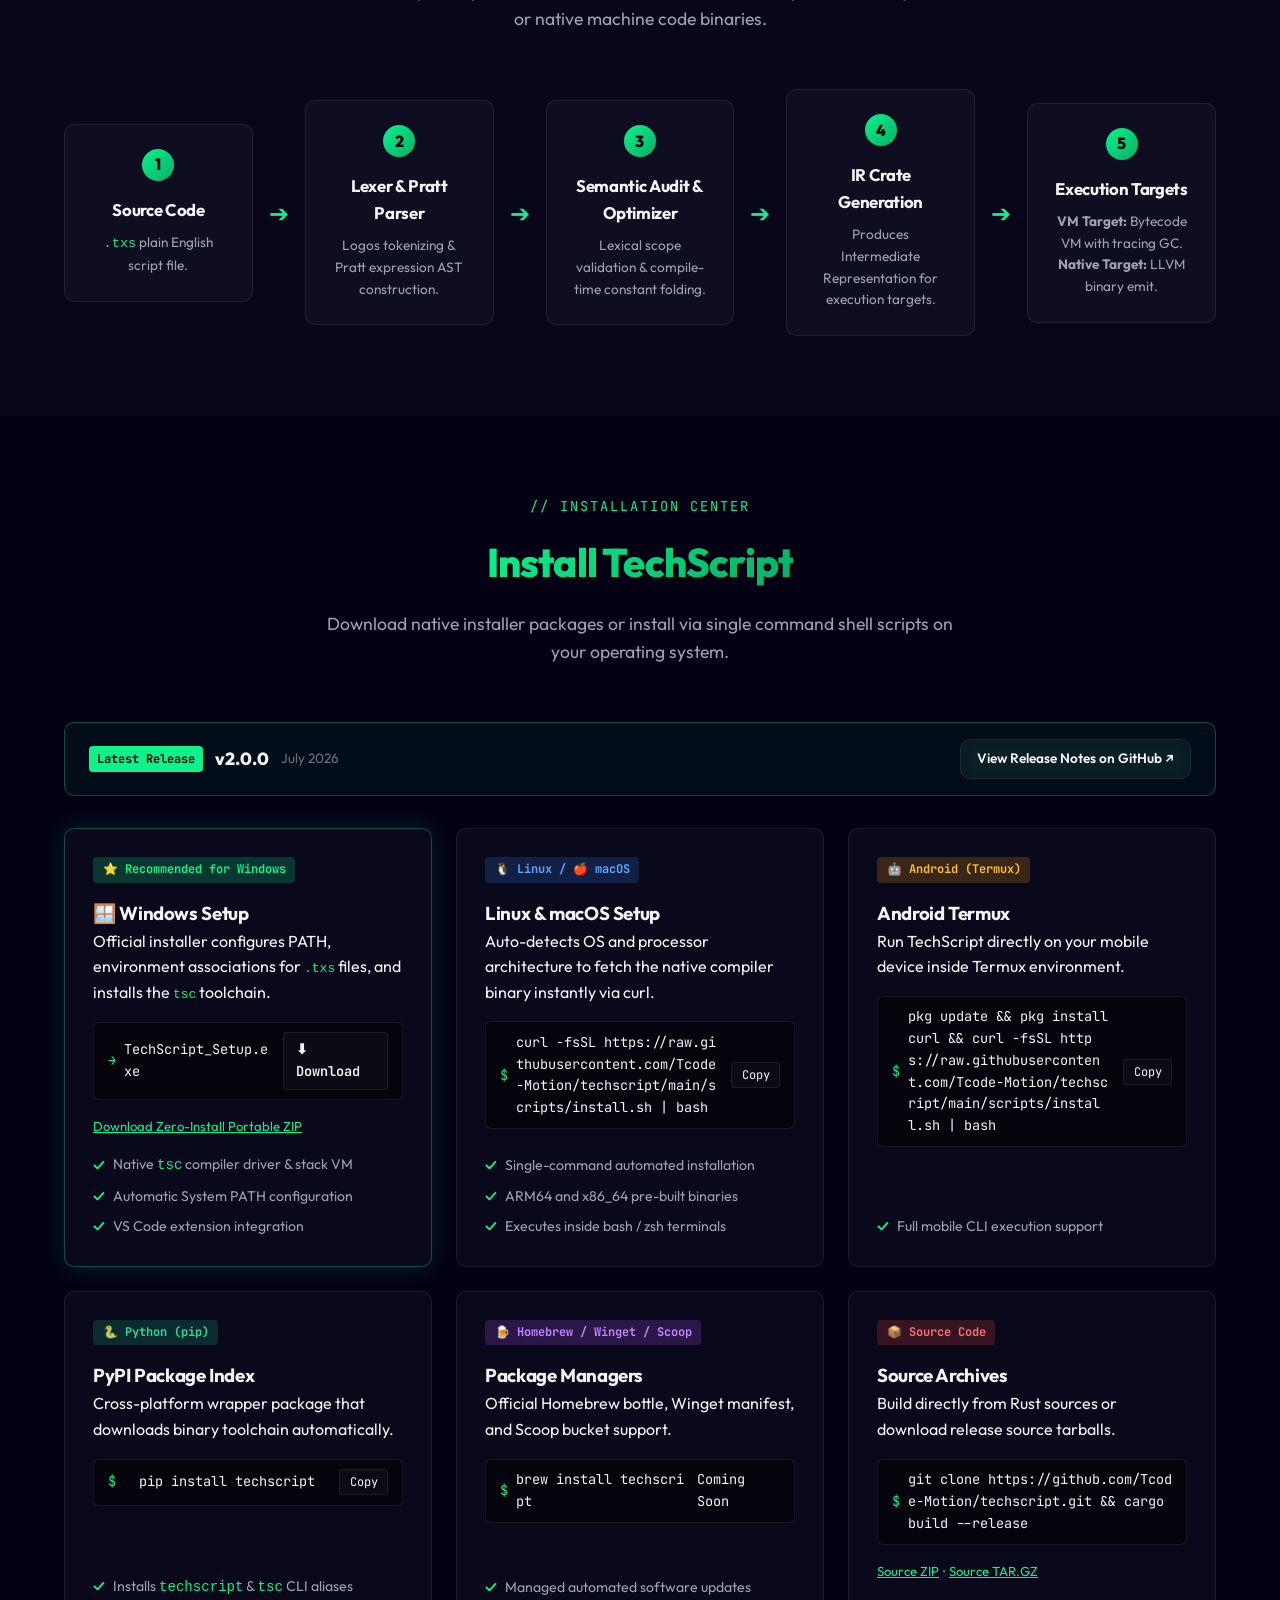
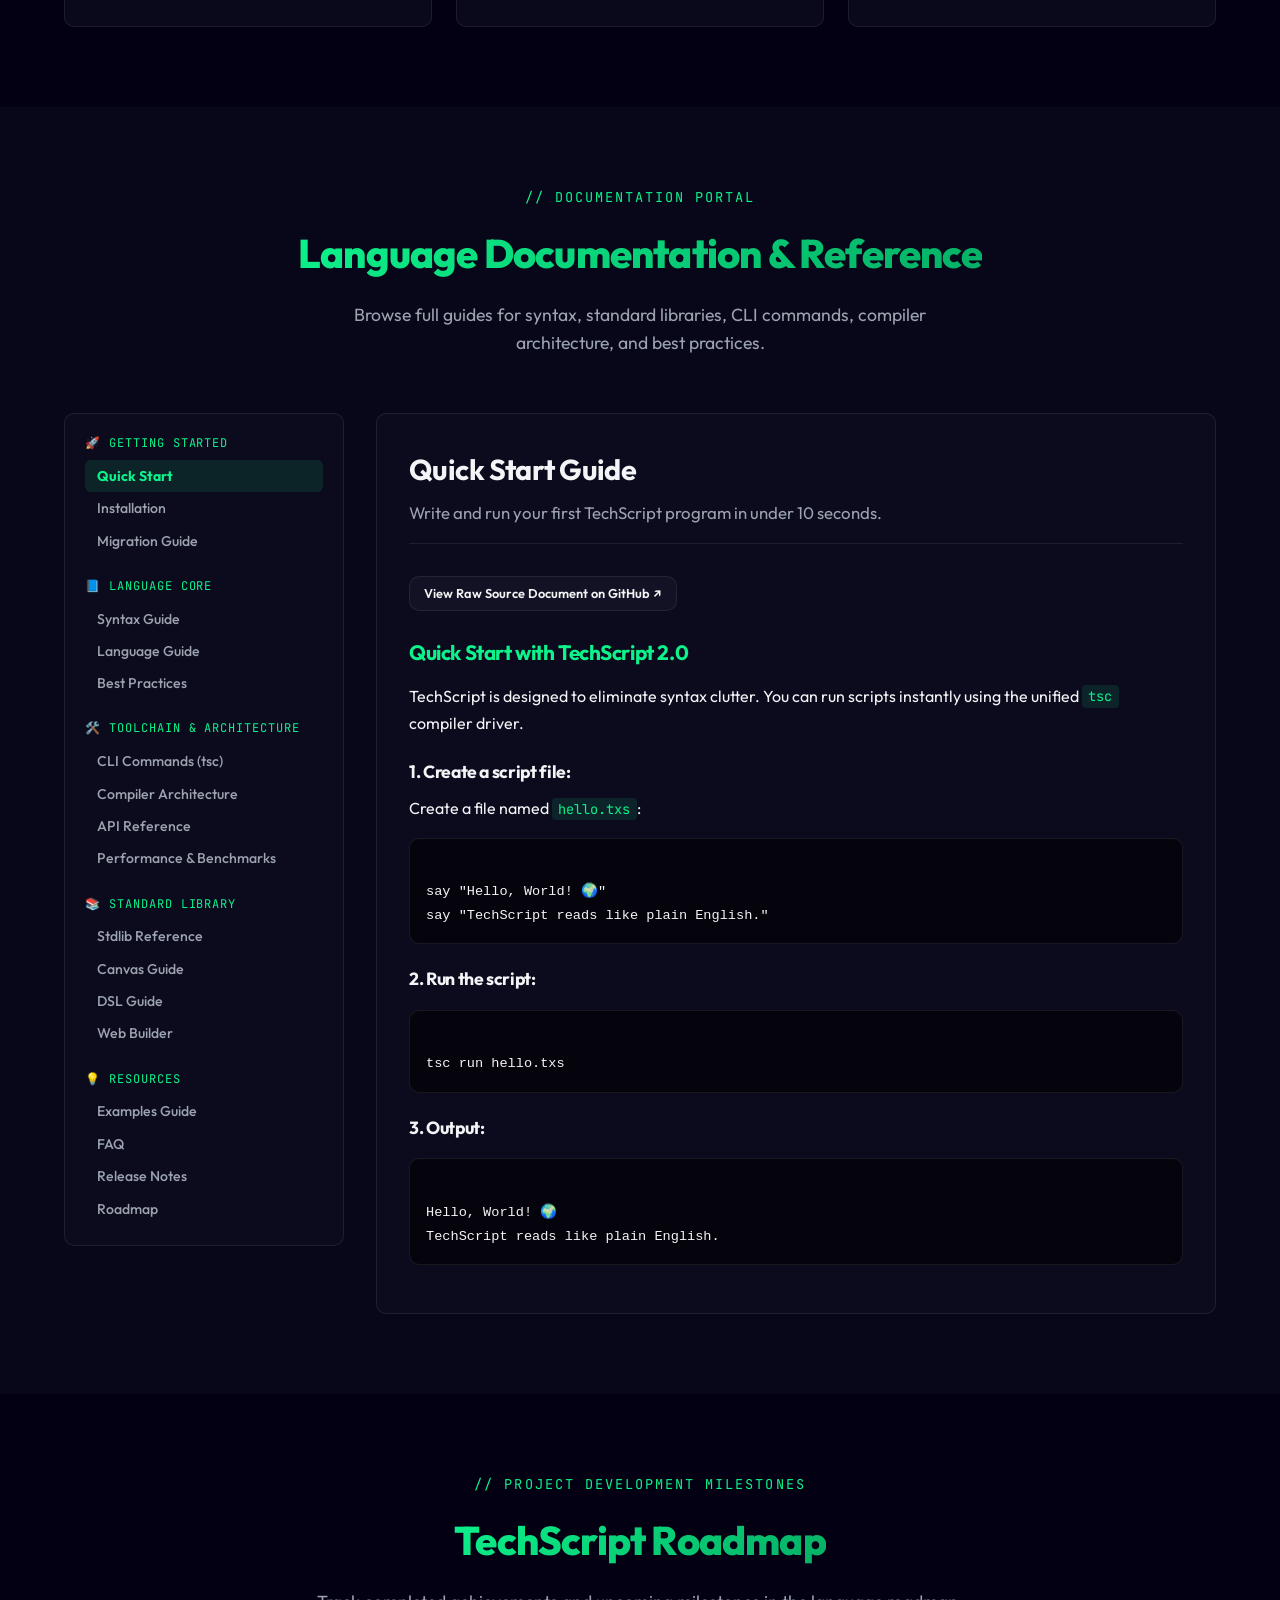
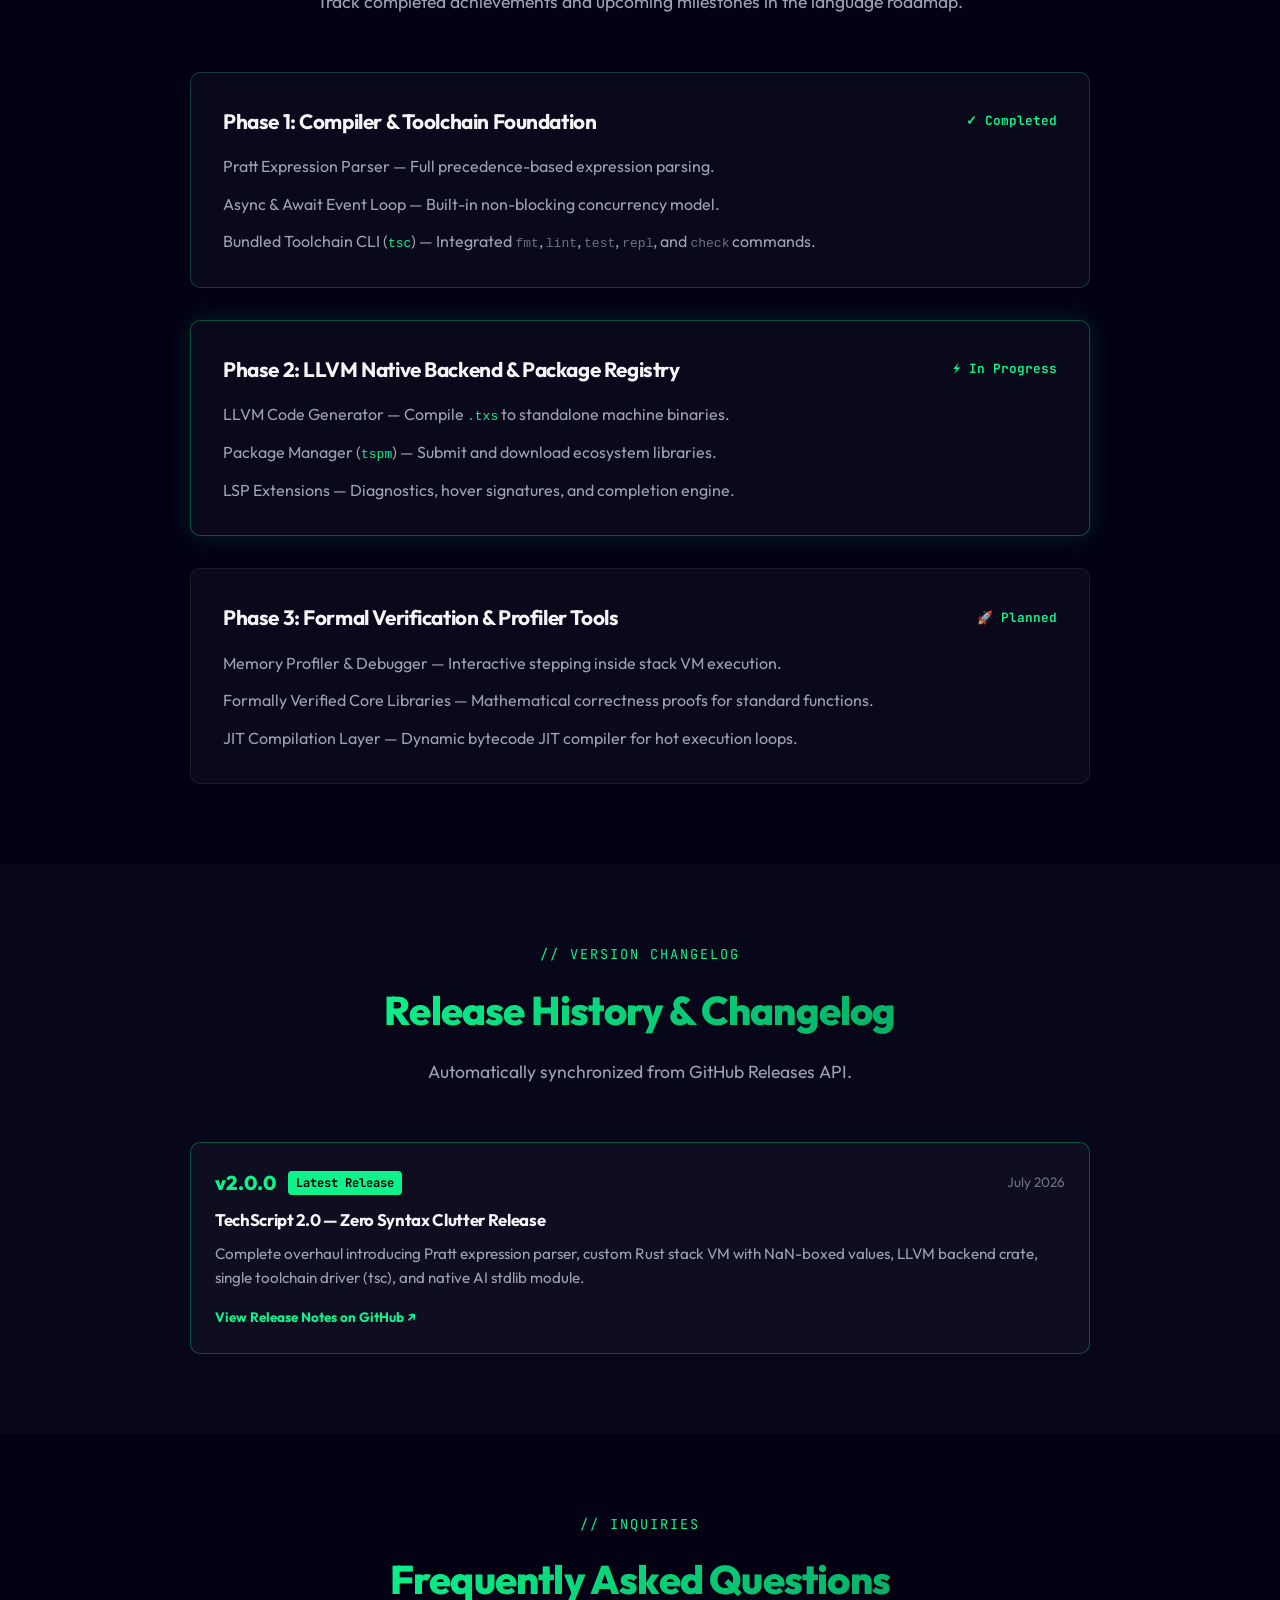
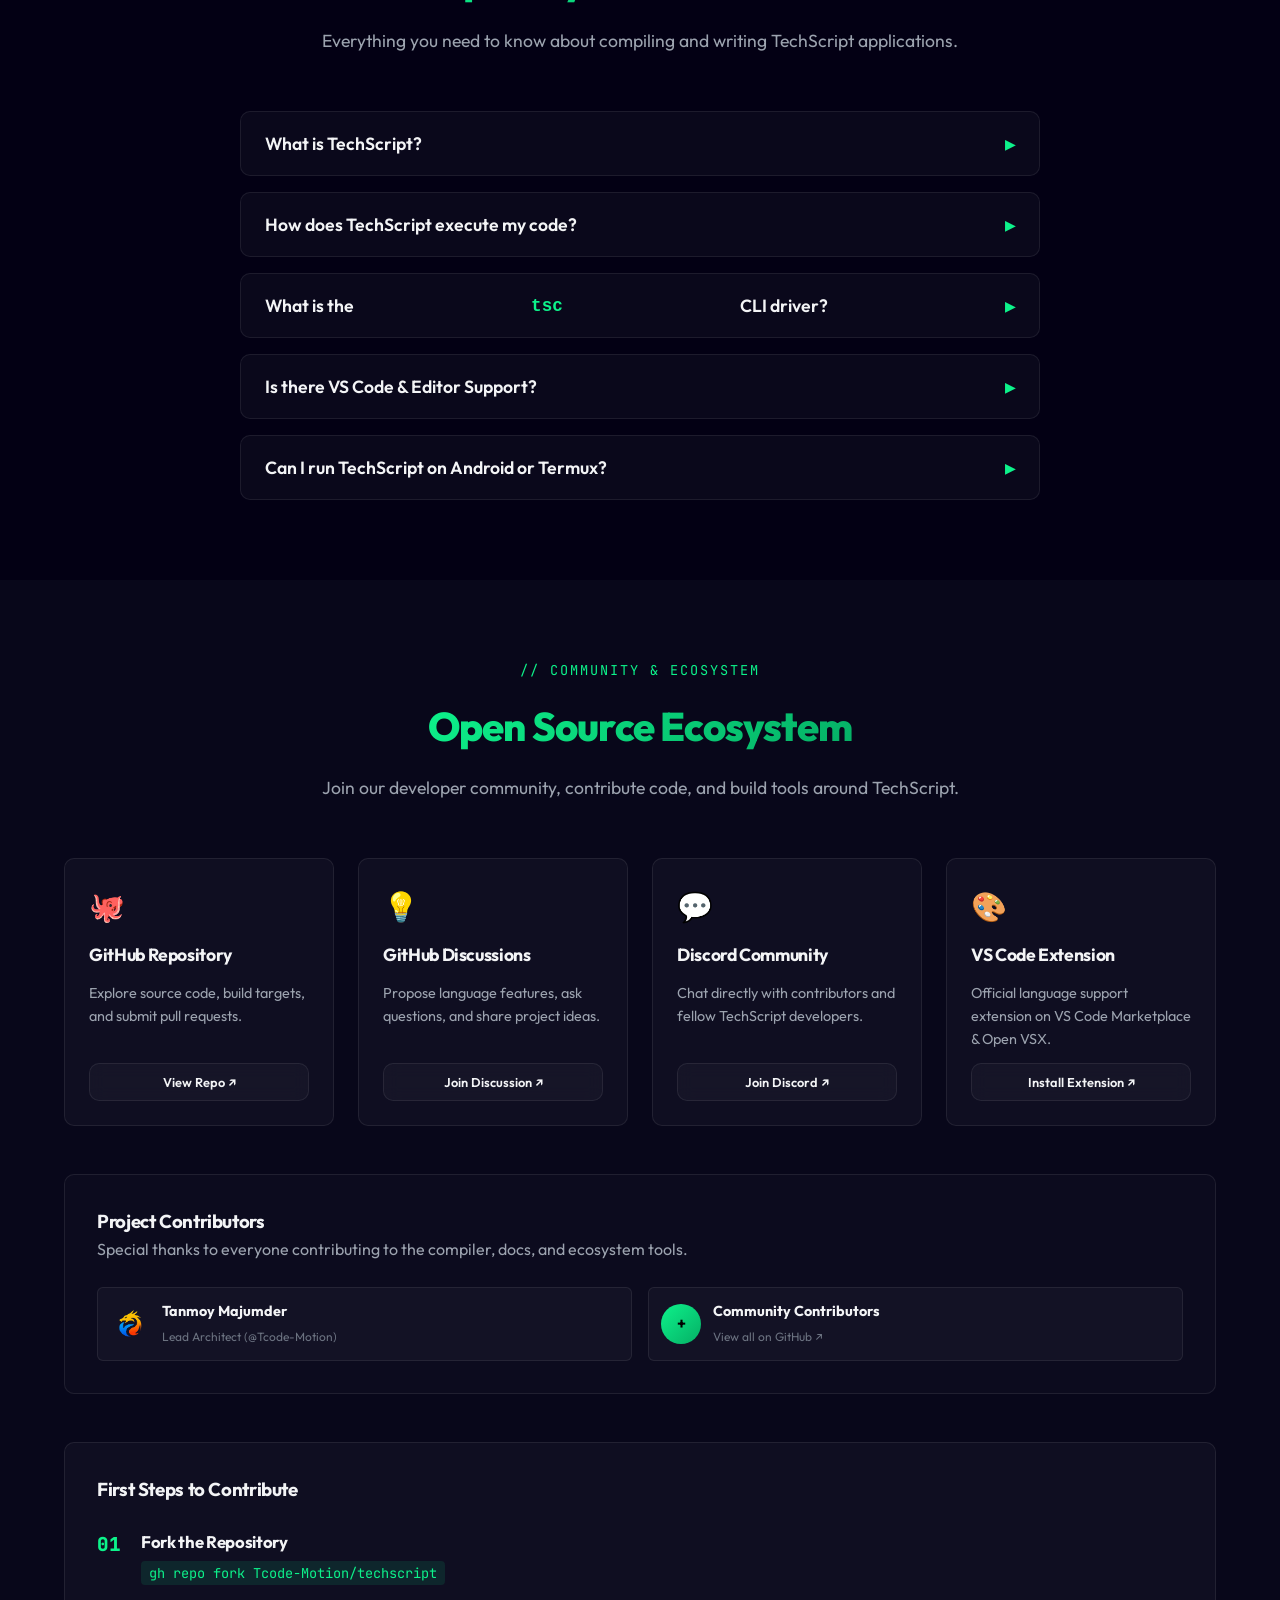
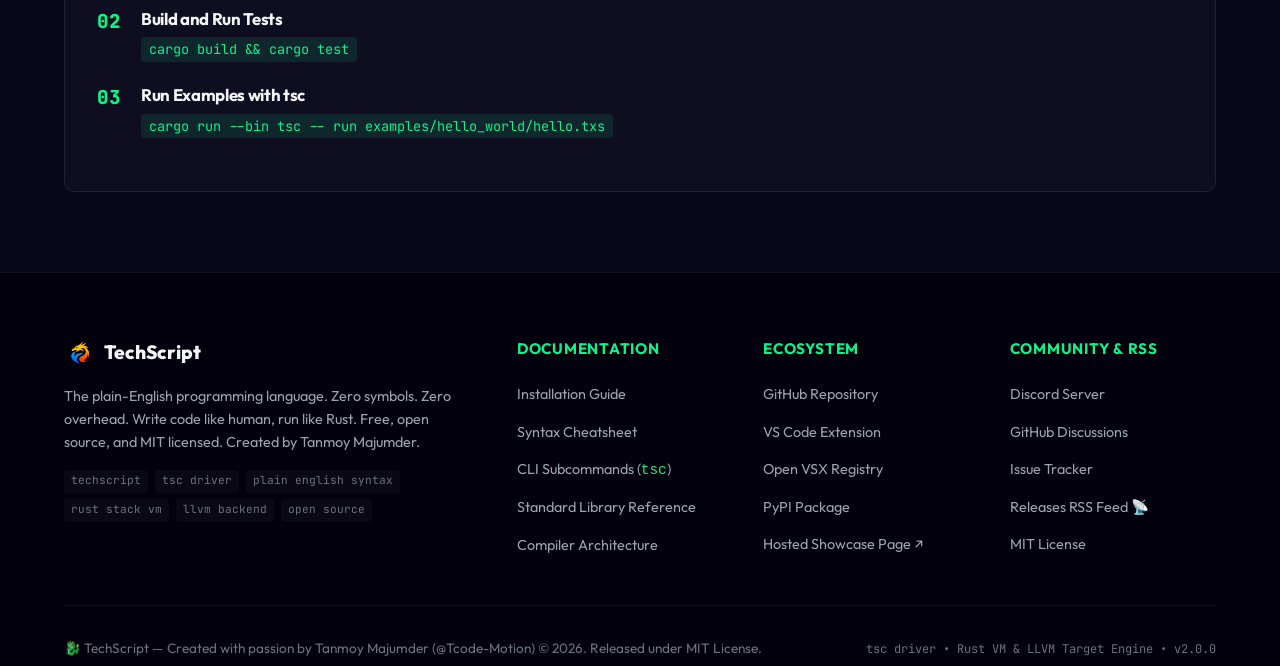
==== commit b0d60f92: "feat: modernize website for TechScript 2.0, restore classic dark UI theme, and optimize responsive n" ====
--- a/index.html
+++ b/index.html
@@ -6,54 +6,56 @@
   <meta name="viewport" content="width=device-width, initial-scale=1.0">
 
   <!-- ═══════════════════════════════════════════════════════════
-       PRIMARY SEO — TITLE & DESCRIPTION
+       PRIMARY SEO — TITLE, METADATA & CANONICALS
        ═══════════════════════════════════════════════════════════ -->
-  <title>TechScript | World's Easiest Programming Language</title>
-  <meta name="description" content="TechScript is a modern programming language that lets you write code like English. Fast, safe, open source, and powered by Rust.">
-  <meta name="keywords" content="TechScript, TechScript Programming Language, Programming Language, Rust Language, Compiler, Open Source, TechScript GitHub, plain English code, coding for beginners">
+  <title>TechScript — Plain-English Programming Language | Written in Rust</title>
+  <meta name="description" content="TechScript is a general-purpose, human-first programming language with zero syntax clutter. Powered by a high-performance stack VM written in Rust and an LLVM native compilation backend.">
+  <meta name="keywords" content="TechScript, TechScript programming language, plain English code, Rust VM, LLVM compiler, tsc compiler driver, zero syntax clutter, open source programming language, developer tools, compiler architecture, virtual machine">
   <meta name="author" content="Tanmoy Majumder (@Tcode-Motion)">
   <meta name="robots" content="index, follow, max-image-preview:large">
-  <meta name="theme-color" content="#0df28b">
+  <meta name="theme-color" content="#0DF28B">
   <meta name="referrer" content="strict-origin-when-cross-origin">
-  <meta http-equiv="Content-Security-Policy" content="default-src 'self'; script-src 'self' 'unsafe-inline' https://fonts.googleapis.com; style-src 'self' 'unsafe-inline' https://fonts.googleapis.com; font-src https://fonts.gstatic.com; img-src 'self' data: https:; connect-src 'self' https://api.github.com https://raw.githubusercontent.com;">
-
-  <!-- Meta tags for Search Site Name and mobile icons -->
+
+  <!-- Canonical URL & RSS Feed -->
+  <link rel="canonical" href="https://techscript.is-a.dev/">
+  <link rel="alternate" type="application/rss+xml" title="TechScript Releases RSS" href="https://github.com/Tcode-Motion/techscript/releases.atom">
+
+  <!-- Search Site Name and Mobile Meta -->
   <meta property="og:site_name" content="TechScript">
   <meta name="application-name" content="TechScript">
   <meta name="apple-mobile-web-app-title" content="TechScript">
-  
-  <!-- Canonical URL -->
-  <link rel="canonical" href="https://techscript.is-a.dev/">
-
-  <!-- Favicons & Manifest -->
+
+  <!-- Favicons & Web App Manifest -->
   <link rel="icon" href="https://techscript.is-a.dev/favicon.ico" sizes="any">
   <link rel="icon" type="image/svg+xml" href="https://techscript.is-a.dev/favicon.svg">
   <link rel="apple-touch-icon" href="https://techscript.is-a.dev/apple-touch-icon.png">
   <link rel="manifest" href="manifest.json">
 
-  <!-- Apple Web App Support -->
+  <!-- Apple Web App Options -->
   <meta name="apple-mobile-web-app-capable" content="yes">
   <meta name="mobile-web-app-capable" content="yes">
   <meta name="apple-mobile-web-app-status-bar-style" content="black-translucent">
 
-  <!-- ── OPEN GRAPH ── -->
+  <!-- ── OPEN GRAPH (SOCIAL PREVIEW) ── -->
   <meta property="og:type" content="website">
   <meta property="og:url" content="https://techscript.is-a.dev/">
-  <meta property="og:title" content="TechScript | World's Easiest Programming Language">
-  <meta property="og:description" content="TechScript is a modern programming language that lets you write code like English. Fast, safe, open source, and powered by Rust.">
+  <meta property="og:title" content="TechScript — Plain-English Programming Language | Written in Rust">
+  <meta property="og:description" content="Write like a Human. Run like Rust. Plain-English syntax, zero syntax clutter, custom stack VM, and native LLVM backend.">
   <meta property="og:image" content="https://techscript.is-a.dev/assets/icons/icon-512.png">
   <meta property="og:image:width" content="512">
   <meta property="og:image:height" content="512">
-  <meta property="og:image:alt" content="TechScript programming language logo">
+  <meta property="og:image:alt" content="TechScript logo">
   <meta property="og:locale" content="en_US">
 
-  <!-- ── TWITTER CARD ── -->
+  <!-- ── TWITTER CARDS ── -->
   <meta name="twitter:card" content="summary_large_image">
-  <meta name="twitter:title" content="TechScript | World's Easiest Programming Language">
-  <meta name="twitter:description" content="TechScript is a modern programming language that lets you write code like English. Fast, safe, open source, and powered by Rust.">
+  <meta name="twitter:site" content="@Tcode-Motion">
+  <meta name="twitter:creator" content="@Tcode-Motion">
+  <meta name="twitter:title" content="TechScript — Plain-English Programming Language">
+  <meta name="twitter:description" content="TechScript is a general-purpose programming language. Zero symbols. Zero overhead. Native Rust VM & LLVM backend.">
   <meta name="twitter:image" content="https://techscript.is-a.dev/assets/icons/icon-512.png">
 
-  <!-- ── STRUCTURED DATA (JSON-LD) ── -->
+  <!-- ── STRUCTURED DATA (JSON-LD SCHEMAS) ── -->
   <script type="application/ld+json">
   {
     "@context": "https://schema.org",
@@ -64,24 +66,26 @@
         "url": "https://techscript.is-a.dev/",
         "name": "TechScript",
         "alternateName": "TechScript Programming Language",
-        "description": "TechScript is a modern programming language that lets you write code like English. Fast, safe, open source, and powered by Rust.",
+        "description": "TechScript is a general-purpose, human-first programming language with zero syntax clutter. Powered by a high-performance stack VM written in Rust and an LLVM native backend.",
         "publisher": {
-          "@type": "Person",
-          "name": "Tanmoy Majumder",
-          "url": "https://github.com/Tcode-Motion"
+          "@type": "Organization",
+          "name": "TechScript Project",
+          "url": "https://techscript.is-a.dev/",
+          "logo": "https://techscript.is-a.dev/assets/techscript-logo.png"
         }
       },
       {
         "@type": "SoftwareApplication",
+        "@id": "https://techscript.is-a.dev/#software",
         "name": "TechScript",
-        "alternateName": ["TechScript Language", "techscript-lang", ".txs"],
-        "description": "TechScript is the world's most beginner-friendly, plain-English programming language. Write code with natural keywords: say, make, when, each, build. Powered by a native Rust VM. Includes TechScript Studio IDE. Free and open source under MIT license.",
+        "alternateName": ["TechScript Compiler", "tsc", "techscript-lang", ".txs"],
+        "description": "Human-first programming language compiler and stack VM written in Rust with LLVM backend.",
         "url": "https://techscript.is-a.dev/",
         "downloadUrl": "https://github.com/Tcode-Motion/techscript/releases/latest",
-        "softwareVersion": "1.0.8",
+        "softwareVersion": "Latest Stable",
         "applicationCategory": "DeveloperApplication",
-        "applicationSubCategory": "Programming Language",
-        "operatingSystem": "Windows 10, Windows 11, Linux, macOS (via pip)",
+        "applicationSubCategory": "Compiler & Programming Language",
+        "operatingSystem": "Windows 10, Windows 11, Linux, macOS, Android (Termux)",
         "offers": { 
           "@type": "Offer", 
           "price": "0", 
@@ -93,62 +97,191 @@
           "name": "Tanmoy Majumder",
           "url": "https://github.com/Tcode-Motion"
         },
-        "license": "https://github.com/Tcode-Motion/techscript/blob/master/LICENSE",
+        "license": "https://github.com/Tcode-Motion/techscript/blob/main/LICENSE",
         "codeRepository": "https://github.com/Tcode-Motion/techscript",
-        "softwareHelp": "https://github.com/Tcode-Motion/techscript/blob/master/docs/REFERENCE.md",
-        "programmingLanguage": "Rust",
-        "keywords": "programming language, beginner friendly, plain English, easy coding, Rust VM, world's easiest language, learn to code"
+        "programmingLanguage": "Rust"
+      },
+      {
+        "@type": "Organization",
+        "@id": "https://techscript.is-a.dev/#organization",
+        "name": "TechScript Open Source Community",
+        "url": "https://techscript.is-a.dev/",
+        "sameAs": [
+          "https://github.com/Tcode-Motion/techscript",
+          "https://discord.gg/tRtNbuDUr"
+        ]
+      },
+      {
+        "@type": "BreadcrumbList",
+        "itemListElement": [
+          { "@type": "ListItem", "position": 1, "name": "Home", "item": "https://techscript.is-a.dev/" },
+          { "@type": "ListItem", "position": 2, "name": "Documentation", "item": "https://techscript.is-a.dev/#docs" },
+          { "@type": "ListItem", "position": 3, "name": "Downloads", "item": "https://techscript.is-a.dev/#install" },
+          { "@type": "ListItem", "position": 4, "name": "Roadmap", "item": "https://techscript.is-a.dev/#roadmap" }
+        ]
+      },
+      {
+        "@type": "FAQPage",
+        "mainEntity": [
+          {
+            "@type": "Question",
+            "name": "What is TechScript?",
+            "acceptedAnswer": {
+              "@type": "Answer",
+              "text": "TechScript is a general-purpose, human-first programming language designed to eliminate syntax clutter. Instead of curly braces and cryptic symbols, TechScript uses clean, keyword-based English grammar executed on a high-speed stack VM written in Rust."
+            }
+          },
+          {
+            "@type": "Question",
+            "name": "How do I run TechScript code?",
+            "acceptedAnswer": {
+              "@type": "Answer",
+              "text": "Use the unified `tsc` compiler driver toolchain. For example: `tsc run script.txs` compiles and runs your code, while `tsc build` packages your workspace project."
+            }
+          },
+          {
+            "@type": "Question",
+            "name": "What platforms are supported?",
+            "acceptedAnswer": {
+              "@type": "Answer",
+              "text": "TechScript runs natively on Windows, Linux, macOS, and Android (Termux). You can install it via native installer binaries, automated shell scripts, or PyPI (`pip install techscript`)."
+            }
+          }
+        ]
       }
     ]
   }
   </script>
 
-  <!-- ── PRELOAD LOGO FOR PERFORMANCE ── -->
-  <link rel="preload" as="image" href="assets/branding/logo-package/source/logo-master-transparent.png">
-
-  <!-- ── FONTS ── -->
+  <!-- Preconnect & Web Fonts -->
   <link rel="preconnect" href="https://fonts.googleapis.com">
   <link rel="preconnect" href="https://fonts.gstatic.com" crossorigin>
-  <link href="https://fonts.googleapis.com/css2?family=Outfit:wght@300;400;500;600;700;800;900&family=Space+Grotesk:wght@300;400;500;600;700&family=JetBrains+Mono:wght@300;400;500;700&display=swap" rel="stylesheet">
-  
-  <!-- Main Stylesheet -->
+  <link href="https://fonts.googleapis.com/css2?family=Outfit:wght@300;400;500;600;700;800;900&family=Space+Grotesk:wght@300;400;500;600;700&family=JetBrains+Mono:ital,wght@0,300;0,400;0,500;0,700;1,400&display=swap" rel="stylesheet">
+
+  <!-- Core Stylesheet -->
   <link rel="stylesheet" href="style.css">
-  
+
+  <!-- Analytics Script -->
   <script src="analytics.js" defer></script>
 </head>
 <body>
   <a href="#main-content" class="skip-link">Skip to main content</a>
 
-  <!-- ── STICKY HEADER NAVBAR ── -->
+  <!-- ── STICKY TOP NAVBAR ── -->
   <nav id="mainNav" role="navigation" aria-label="Main navigation">
-    <a class="nav-logo" href="#hero" aria-label="TechScript home">
-      <img src="assets/branding/logo-package/source/logo-master-transparent.png" alt="TechScript logo" width="34" height="34" decoding="async">
-      <span class="wordmark">TechScript</span>
-    </a>
-
+    <div class="nav-left">
+      <a class="nav-logo" href="#hero" aria-label="TechScript Home">
+        <img src="assets/branding/logo-package/source/logo-master-transparent.png" alt="TechScript logo" width="34" height="34" decoding="async">
+        <span class="wordmark">TechScript</span>
+      </a>
+
+      <!-- Version Switcher Dropdown Pill -->
+      <div class="version-switcher" title="Select TechScript Version Target">
+        <button id="versionBtn" class="version-btn" aria-haspopup="true" aria-expanded="false">
+          <span class="version-badge-dot"></span>
+          <span id="navVersionTag">v2.0.0</span>
+          <svg width="10" height="10" viewBox="0 0 16 16" fill="currentColor"><path d="M7.247 11.14L2.451 5.658C1.885 5.013 2.345 4 3.204 4h9.592a1 1 0 0 1 .753 1.659l-4.796 5.48a1 1 0 0 1-1.506 0z"/></svg>
+        </button>
+        <div id="versionDropdown" class="version-dropdown" hidden role="menu">
+          <a href="#hero" class="version-opt active" role="menuitem">
+            <strong>Latest Stable Release</strong>
+            <small id="dropLatestVer">v2.0.0 (GitHub Release)</small>
+          </a>
+          <a href="https://github.com/Tcode-Motion/techscript/tree/main" target="_blank" rel="noopener noreferrer" class="version-opt" role="menuitem">
+            <strong>Nightly (Main Branch)</strong>
+            <small>Development Cutting-Edge</small>
+          </a>
+          <a href="https://github.com/Tcode-Motion/techscript/releases" target="_blank" rel="noopener noreferrer" class="version-opt" role="menuitem">
+            <strong>v1.0 Legacy Archive</strong>
+            <small>Historical releases</small>
+          </a>
+        </div>
+      </div>
+    </div>
+
+    <!-- 7 Main Navigation Items with Hover Sub-Navigation -->
     <ul class="nav-links" role="list">
       <li><a href="#hero">Home</a></li>
       <li><a href="#features">Features</a></li>
       <li><a href="#playground">Playground</a></li>
-      <li><a href="#compare">Comparison</a></li>
-      <li><a href="#install">Download</a></li>
-      <li><a href="#roadmap">Roadmap</a></li>
-      <li><a href="#contribute">Community</a></li>
+
+      <!-- Docs Dropdown Sub-Navigation -->
+      <li class="nav-item-dropdown">
+        <a href="#docs" class="nav-drop-trigger">Docs <span class="drop-arr">▾</span></a>
+        <div class="nav-sub-menu">
+          <a href="#docs" class="sub-link doc-link-btn" data-doc="getting-started">
+            <strong>⚡ Quick Start Guide</strong>
+            <small>Write script in 10s</small>
+          </a>
+          <a href="#docs" class="sub-link doc-link-btn" data-doc="syntax">
+            <strong>📘 Syntax Reference</strong>
+            <small>Keywords &amp; statements</small>
+          </a>
+          <a href="#compiler" class="sub-link">
+            <strong>🦀 Compiler Architecture</strong>
+            <small>Rust Stack VM &amp; LLVM</small>
+          </a>
+          <a href="#compare" class="sub-link">
+            <strong>⚖️ Readability Comparison</strong>
+            <small>TechScript vs Python/JS</small>
+          </a>
+        </div>
+      </li>
+
+      <!-- Download Dropdown Sub-Navigation -->
+      <li class="nav-item-dropdown">
+        <a href="#install" class="nav-drop-trigger">Download <span class="drop-arr">▾</span></a>
+        <div class="nav-sub-menu">
+          <a href="#install" class="sub-link">
+            <strong>🪟 Windows Setup</strong>
+            <small>Native Installer &amp; Portable</small>
+          </a>
+          <a href="#install" class="sub-link">
+            <strong>🐧 Linux &amp; macOS</strong>
+            <small>Automated shell script</small>
+          </a>
+          <a href="#install" class="sub-link">
+            <strong>🤖 Android Termux</strong>
+            <small>Mobile execution CLI</small>
+          </a>
+          <a href="#install" class="sub-link">
+            <strong>🐍 PyPI Package</strong>
+            <small>pip install techscript</small>
+          </a>
+        </div>
+      </li>
+
+      <!-- Ecosystem Dropdown Sub-Navigation -->
+      <li class="nav-item-dropdown">
+        <a href="#community" class="nav-drop-trigger">Ecosystem <span class="drop-arr">▾</span></a>
+        <div class="nav-sub-menu">
+          <a href="#roadmap" class="sub-link">
+            <strong>🚀 Project Roadmap</strong>
+            <small>Phases &amp; Milestones</small>
+          </a>
+          <a href="#releases" class="sub-link">
+            <strong>📋 Release Notes</strong>
+            <small>GitHub Release Changelog</small>
+          </a>
+          <a href="#community" class="sub-link">
+            <strong>💬 Community &amp; Discord</strong>
+            <small>Developer chat &amp; discussions</small>
+          </a>
+          <a href="projects.html" class="sub-link">
+            <strong>🌐 Hosted Showcase Page</strong>
+            <small>Tcode-Motion web apps</small>
+          </a>
+        </div>
+      </li>
+
       <li><a href="https://github.com/Tcode-Motion/techscript" target="_blank" rel="noopener noreferrer" class="nav-proj-highlight">GitHub ★</a></li>
     </ul>
 
     <div class="nav-ctas">
       <button id="searchTrigger" class="search-trigger" aria-label="Search site (Ctrl+K)">
-        <svg width="18" height="18" fill="none" stroke="currentColor" stroke-width="2.5" viewBox="0 0 24 24" aria-hidden="true">
-          <path stroke-linecap="round" stroke-linejoin="round" d="M21 21l-6-6m2-5a7 7 0 11-14 0 7 7 0 0114 0z"></path>
-        </svg>
+        <svg width="18" height="18" fill="none" stroke="currentColor" stroke-width="2.5" viewBox="0 0 24 24" aria-hidden="true"><path stroke-linecap="round" stroke-linejoin="round" d="M21 21l-6-6m2-5a7 7 0 11-14 0 7 7 0 0114 0z"></path></svg>
       </button>
-      <button id="themeToggle" class="theme-toggle" aria-label="Toggle light and dark theme">
-        <!-- Sun Icon -->
-        <svg class="sun" width="18" height="18" fill="currentColor" viewBox="0 0 16 16"><path d="M8 12a4 4 0 1 0 0-8 4 4 0 0 0 0 8zM8 0a.5.5 0 0 1 .5.5v2a.5.5 0 0 1-1 0v-2A.5.5 0 0 1 8 0zm0 13a.5.5 0 0 1 .5.5v2a.5.5 0 0 1-1 0v-2A.5.5 0 0 1 8 13zm8-5a.5.5 0 0 1-.5.5h-2a.5.5 0 0 1 0-1h2A.5.5 0 0 1 16 8zM3 8a.5.5 0 0 1-.5.5h-2a.5.5 0 0 1 0-1h2A.5.5 0 0 1 3 8zm10.657-5.657a.5.5 0 0 1 0 .707l-1.414 1.414a.5.5 0 1 1-.707-.707l1.414-1.414a.5.5 0 0 1 .707 0zm-9.193 9.193a.5.5 0 0 1 0 .707L3.05 13.657a.5.5 0 0 1-.707-.707l1.414-1.414a.5.5 0 0 1 .707 0z"/></svg>
-        <!-- Moon Icon -->
-        <svg class="moon" width="18" height="18" fill="currentColor" viewBox="0 0 16 16"><path d="M6 .278a.768.768 0 0 1 .08.858 7.208 7.208 0 0 0-.878 3.46c0 4.021 3.278 7.277 7.318 7.277.527 0 1.04-.055 1.533-.16a.787.787 0 0 1 .81.316.733.733 0 0 1-.031.893A8.349 8.349 0 0 1 8.344 16C3.734 16 0 12.286 0 7.71 0 4.266 2.114 1.312 5.124.06A.752.752 0 0 1 6 .278z"/></svg>
-      </button>
+
       <button class="ham" id="hamBtn" aria-label="Toggle navigation menu" aria-expanded="false">
         <span></span><span></span><span></span>
       </button>
@@ -156,18 +289,21 @@
   </nav>
 
   <!-- Mobile Dropdown Navigation -->
-  <nav class="mob-menu" id="mobMenu" aria-label="Mobile navigation dropdown">
+  <nav class="mob-menu" id="mobMenu" aria-label="Mobile navigation menu">
     <a href="#hero">Home</a>
     <a href="#features">Features</a>
     <a href="#playground">Playground</a>
+    <a href="#docs">Documentation</a>
     <a href="#compare">Comparison</a>
+    <a href="#compiler">Compiler Pipeline</a>
     <a href="#install">Download</a>
     <a href="#roadmap">Roadmap</a>
-    <a href="#contribute">Community</a>
-    <a href="https://github.com/Tcode-Motion/techscript" target="_blank" rel="noopener noreferrer">GitHub Project</a>
+    <a href="#releases">Releases</a>
+    <a href="#community">Community</a>
+    <a href="projects.html">Showcase ↗</a>
   </nav>
 
-  <!-- ── MAIN CONTENT SECTIONS ── -->
+  <!-- ── MAIN CONTENT ── -->
   <main id="main-content">
 
     <!-- 1. HERO SECTION -->
@@ -176,250 +312,297 @@
       <div class="orb orb-1" aria-hidden="true"></div>
       <div class="orb orb-2" aria-hidden="true"></div>
       <div class="orb orb-3" aria-hidden="true"></div>
-      
+
       <div class="hero-inner container">
         <div class="badge-container">
-          <a href="#roadmap" class="badge-link" aria-label="Read TechScript 2.0 Roadmap">
-            <span class="badge-glow-pill">🚀 TechScript 2.0 Roadmap Released <span class="arr">→</span></span>
-          </a>
-        </div>
-
-        <img src="/assets/branding/logo-package/source/logo-master-transparent.png" alt="TechScript Logo" class="hero-logo" decoding="async">
-        
+          <a href="#releases" class="badge-link" aria-label="View latest release highlights">
+            <span class="badge-glow-pill">
+              <span class="pill-dot"></span>
+              <span id="heroReleaseBadge">Latest Stable Release Available</span>
+              <span class="arr">→</span>
+            </span>
+          </a>
+        </div>
+
+        <div class="hero-brand">
+          <img src="assets/branding/logo-package/source/logo-master-transparent.png" alt="TechScript Dragon Logo" class="hero-logo" decoding="async">
+        </div>
+
         <h1 class="hero-h1" id="hero-title">
           <span class="ln1">TechScript</span>
-          <span class="ln2">Write Code Like English</span>
+          <span class="ln2">Write like a Human. Run like Rust.</span>
         </h1>
 
         <p class="hero-sub">
-          TechScript is a premium, open-source programming language that lets you write code like natural sentences. No bracket confusion, no semicolons. Powered by a high-speed, native Rust VM.
+          The plain-English programming language. Zero symbols. Zero overhead. TechScript replaces cryptic syntax clutter with clear keyword grammar, compiling into bytecode executed on a high-speed stack VM written in Rust or native machine code via an LLVM backend.
         </p>
 
-        <div class="quick-benefits" role="list" aria-label="Language attributes">
-          <div class="benefit-chip" role="listitem">⚡ Zero-GC Rust VM</div>
-          <div class="benefit-chip" role="listitem">🛡️ Memory Safe</div>
-          <div class="benefit-chip" role="listitem">🐍 Python Transpiler</div>
+        <div class="quick-benefits" role="list" aria-label="Language Key Strengths">
+          <div class="benefit-chip" role="listitem">🦀 Custom Rust Stack VM</div>
+          <div class="benefit-chip" role="listitem">⚡ LLVM Native Backend</div>
+          <div class="benefit-chip" role="listitem">📦 Single Toolchain (<code style="color:var(--accent-cyan);">tsc</code>)</div>
+          <div class="benefit-chip" role="listitem">🤖 Native AI (<code style="color:var(--accent-cyan);">use ai</code>)</div>
+          <div class="benefit-chip" role="listitem">🛡️ Zero Syntax Clutter</div>
         </div>
 
         <div class="hero-cta">
-          <a href="#install" class="btn btn-primary">⬇ Download CLI</a>
-          <a href="https://github.com/Tcode-Motion/techscript/blob/master/docs/REFERENCE.md" target="_blank" rel="noopener noreferrer" class="btn btn-secondary">Documentation</a>
-          <a href="https://github.com/Tcode-Motion/techscript" target="_blank" rel="noopener noreferrer" class="btn btn-ghost" aria-label="GitHub Repository">
-            <svg width="20" height="20" fill="currentColor" viewBox="0 0 16 16" aria-hidden="true">
-              <path d="M8 0C3.58 0 0 3.58 0 8c0 3.54 2.29 6.53 5.47 7.59.4.07.55-.17.55-.38 0-.19-.01-.82-.01-1.49-2.01.37-2.53-.49-2.69-.94-.09-.23-.48-.94-.82-1.13-.28-.15-.68-.52-.01-.53.63-.01 1.08.58 1.23.82.72 1.21 1.87.87 2.33.66.07-.52.28-.87.51-1.07-1.78-.2-3.64-.89-3.64-3.95 0-.87.31-1.59.82-2.15-.08-.2-.36-1.02.08-2.12 0 0 .67-.21 2.2.82.64-.18 1.32-.27 2-.27.68 0 1.36.09 2 .27 1.53-1.04 2.2-.82 2.2-.82.44 1.1.16 1.92.08 2.12.51.56.82 1.27.82 2.15 0 3.07-1.87 3.75-3.65 3.95.29.25.54.73.54 1.48 0 1.07-.01 1.93-.01 2.2 0 .21.15.46.55.38A8.013 8.013 0 0 0 16 8c0-4.42-3.58-8-8-8z"/>
-            </svg>
-            Star on GitHub
-          </a>
-        </div>
-
-        <!-- Simulated typing IDE terminal -->
-        <div class="terminal" role="img" aria-label="Terminal screen simulating TechScript execution">
+          <a href="#install" class="btn btn-primary">
+            <svg width="18" height="18" fill="none" stroke="currentColor" stroke-width="2.5" viewBox="0 0 24 24"><path stroke-linecap="round" stroke-linejoin="round" d="M4 16v1a3 3 0 003 3h10a3 3 0 003-3v-1m-4-4l-4 4m0 0l-4-4m4 4V4"/></svg>
+            Download <span id="btnReleaseVer">Latest</span>
+          </a>
+          <a href="#docs" class="btn btn-secondary">
+            <svg width="18" height="18" fill="none" stroke="currentColor" stroke-width="2" viewBox="0 0 24 24"><path stroke-linecap="round" stroke-linejoin="round" d="M12 6.253v13m0-13C10.832 5.477 9.246 5 7.5 5S4.168 5.477 3 6.253v13C4.168 18.477 5.754 18 7.5 18s3.332.477 4.5 1.253m0-13C13.168 5.477 14.754 5 16.5 5c1.747 0 3.332.477 4.5 1.253v13C19.832 18.477 18.247 18 16.5 18c-1.746 0-3.332.477-4.5 1.253"/></svg>
+            Documentation Portal
+          </a>
+          <a href="#playground" class="btn btn-secondary">
+            <svg width="18" height="18" fill="none" stroke="currentColor" stroke-width="2" viewBox="0 0 24 24"><path stroke-linecap="round" stroke-linejoin="round" d="M14.752 11.168l-3.197-2.132A1 1 0 0010 9.87v4.263a1 1 0 001.555.832l3.197-2.132a1 1 0 000-1.664z"/><path stroke-linecap="round" stroke-linejoin="round" d="M21 12a9 9 0 11-18 0 9 9 0 0118 0z"/></svg>
+            Interactive Examples
+          </a>
+          <a href="https://github.com/Tcode-Motion/techscript" target="_blank" rel="noopener noreferrer" class="btn btn-ghost">
+            <svg width="18" height="18" fill="currentColor" viewBox="0 0 16 16"><path d="M8 0C3.58 0 0 3.58 0 8c0 3.54 2.29 6.53 5.47 7.59.4.07.55-.17.55-.38 0-.19-.01-.82-.01-1.49-2.01.37-2.53-.49-2.69-.94-.09-.23-.48-.94-.82-1.13-.28-.15-.68-.52-.01-.53.63-.01 1.08.58 1.23.82.72 1.21 1.87.87 2.33.66.07-.52.28-.87.51-1.07-1.78-.2-3.64-.89-3.64-3.95 0-.87.31-1.59.82-2.15-.08-.2-.36-1.02.08-2.12 0 0 .67-.21 2.2.82.64-.18 1.32-.27 2-.27.68 0 1.36.09 2 .27 1.53-1.04 2.2-.82 2.2-.82.44 1.1.16 1.92.08 2.12.51.56.82 1.27.82 2.15 0 3.07-1.87 3.75-3.65 3.95.29.25.54.73.54 1.48 0 1.07-.01 1.93-.01 2.2 0 .21.15.46.55.38A8.013 8.013 0 0 0 16 8c0-4.42-3.58-8-8-8z"/></svg>
+            GitHub Repository
+          </a>
+        </div>
+
+        <!-- Dynamic Repository Status Banner -->
+        <div class="repo-status-bar" id="repoStatusBar" role="region" aria-label="Repository Live Status">
+          <div class="status-item">
+            <span class="status-label">Latest Version</span>
+            <span id="statVer" class="status-val highlight">Fetching...</span>
+          </div>
+          <div class="status-item">
+            <span class="status-label">Build Status</span>
+            <a href="https://github.com/Tcode-Motion/techscript/actions" target="_blank" rel="noopener noreferrer" class="status-val green">
+              <span class="status-dot"></span> Passing
+            </a>
+          </div>
+          <div class="status-item">
+            <span class="status-label">GitHub Stars</span>
+            <span id="statStars" class="status-val">...</span>
+          </div>
+          <div class="status-item">
+            <span class="status-label">Open Issues</span>
+            <span id="statIssues" class="status-val">...</span>
+          </div>
+          <div class="status-item">
+            <span class="status-label">License</span>
+            <span class="status-val">MIT</span>
+          </div>
+          <div class="status-item">
+            <span class="status-label">Platforms</span>
+            <span class="status-val text-dim">Win • Linux • macOS • Termux</span>
+          </div>
+        </div>
+
+        <!-- Terminal Window Simulation -->
+        <div class="terminal" role="img" aria-label="TechScript CLI terminal output simulation">
           <div class="tbar">
             <div class="tdot r"></div>
             <div class="tdot y"></div>
             <div class="tdot g"></div>
-            <span class="ttitle">welcome_script.txs — TechScript Studio IDE</span>
-          </div>
-          <div class="tbody">
-            <!-- Handled dynamically by script.js -->
-            <span class="cmt">// TechScript - Loading compiler VM...</span>
+            <span class="ttitle">welcome.txs — tsc driver VM</span>
+          </div>
+          <div class="tbody" id="terminalOutput">
+            <span class="cmt"># Compiling welcome.txs with tsc driver...</span>
           </div>
         </div>
       </div>
     </section>
 
-    <!-- 2. STATISTICSHorizontal Ticker -->
-    <section id="stats" class="stats-sec" aria-label="Core Statistics Banner">
-      <div class="container">
-        <div class="stats-banner-grid" role="list">
-          <div class="stat-box" role="listitem">
-            <span class="stat-num">v1.0.8</span>
-            <span class="stat-desc">Active Version</span>
-          </div>
-          <div class="stat-box" role="listitem">
-            <span class="stat-num">100%</span>
-            <span class="stat-desc">Open Source MIT</span>
-          </div>
-          <div class="stat-box" role="listitem">
-            <span class="stat-num">150+</span>
-            <span class="stat-desc">Standard Functions</span>
-          </div>
-          <div class="stat-box" role="listitem">
-            <span class="stat-num">Rust VM</span>
-            <span class="stat-desc">Execution Engine</span>
-          </div>
-        </div>
-      </div>
-    </section>
-
-    <div class="ticker-wrap" aria-hidden="true">
-      <div class="ticker-inner">
-        <span class="tick-item"><span class="dot">✦</span> Plain English Syntax</span>
-        <span class="tick-item"><span class="dot">✦</span> Native Rust Virtual Machine</span>
-        <span class="tick-item"><span class="dot">✦</span> Zero Semicolons Required</span>
-        <span class="tick-item"><span class="dot">✦</span> Bundled TechScript Studio Desktop IDE</span>
-        <span class="tick-item"><span class="dot">✦</span> 150+ Native Functions</span>
-        <span class="tick-item"><span class="dot">✦</span> build web Zero-HTML page support</span>
-        <!-- Duplicated items for infinite loop -->
-        <span class="tick-item"><span class="dot">✦</span> Plain English Syntax</span>
-        <span class="tick-item"><span class="dot">✦</span> Native Rust Virtual Machine</span>
-        <span class="tick-item"><span class="dot">✦</span> Zero Semicolons Required</span>
-        <span class="tick-item"><span class="dot">✦</span> Bundled TechScript Studio Desktop IDE</span>
-      </div>
-    </div>
-
-    <!-- 3. WHY TECHSCRIPT & FEATURES -->
+    <!-- 2. ANIMATED FEATURES SECTION -->
     <section id="features" aria-labelledby="features-title">
       <div class="container">
         <header class="sec-hdr">
-          <p class="sec-eyebrow">// compiler advantages</p>
-          <h2 class="sec-title" id="features-title">Easiest Syntax, Powerful Engine</h2>
-          <p class="sec-sub">Get access to professional compiler features packaged with the easiest syntax in computing.</p>
+          <p class="sec-eyebrow">// language capabilities</p>
+          <h2 class="sec-title" id="features-title">Designed for Humans. Built for Speed.</h2>
+          <p class="sec-sub">Experience the power of modern compiler engineering combined with readable English grammar.</p>
         </header>
 
         <div class="feat-grid">
           <article class="feat-card">
-            <span class="feat-icon" aria-hidden="true">🦀</span>
-            <h3 class="feat-title">Native Rust Virtual Machine</h3>
-            <p class="feat-desc">Built completely in Rust. High execution performance, zero garbage collection pauses, and built-in memory safety bounds.</p>
-            <span class="feat-tag">High Performance</span>
+            <div class="feat-icon-wrap"><span>🐉</span></div>
+            <h3 class="feat-title">Zero Syntax Clutter</h3>
+            <p class="feat-desc">Replace curly braces, semicolons, and cryptic operator symbols with clean keywords like <code style="color:var(--accent-cyan)">do</code>, <code style="color:var(--accent-cyan)">end</code>, <code style="color:var(--accent-cyan)">when</code>, <code style="color:var(--accent-cyan)">else</code>, <code style="color:var(--accent-cyan)">say</code>, and <code style="color:var(--accent-cyan)">send</code>.</p>
+            <span class="feat-tag">Syntax Engine</span>
           </article>
 
           <article class="feat-card accent2-card">
-            <span class="feat-icon" aria-hidden="true">📖</span>
-            <h3 class="feat-title">Plain English Scripting</h3>
-            <p class="feat-desc">Every instruction reads like an English statement. Declare variables with make, functions with build, and loops with each.</p>
-            <span class="feat-tag">Syntax system</span>
+            <div class="feat-icon-wrap"><span>🦀</span></div>
+            <h3 class="feat-title">Custom Rust Stack VM</h3>
+            <p class="feat-desc">Powered by a high-performance stack-based Virtual Machine written in Rust. Utilizes NaN-boxed value representations and an integrated tracing Garbage Collector.</p>
+            <span class="feat-tag">Virtual Machine</span>
           </article>
 
           <article class="feat-card accent3-card">
-            <span class="feat-icon" aria-hidden="true">🌐</span>
-            <h3 class="feat-title">ZeroHTML Web Framework</h3>
-            <p class="feat-desc">Use the web module to compile and host functional responsive webpages directly from one .txs file. Zero HTML or CSS required.</p>
-            <span class="feat-tag">Web Engine</span>
+            <div class="feat-icon-wrap"><span>⚡</span></div>
+            <h3 class="feat-title">Native LLVM Backend</h3>
+            <p class="feat-desc">Compile TechScript programs into optimized native machine code executables for maximum hardware speed via the dedicated LLVM crate generator.</p>
+            <span class="feat-tag">Native Compiler</span>
           </article>
 
           <article class="feat-card">
-            <span class="feat-icon" aria-hidden="true">🖥️</span>
-            <h3 class="feat-title">TechScript Studio IDE</h3>
-            <p class="feat-desc">Bundled in the Windows installer. Features resizable docking layouts, multi-channel terminal tabbed outputs, and visual AST graph view.</p>
-            <span class="feat-tag">Developer UI</span>
+            <div class="feat-icon-wrap"><span>🛠️</span></div>
+            <h3 class="feat-title">Unified Compiler Driver</h3>
+            <p class="feat-desc">Single toolchain driver executable <code style="color:var(--accent-cyan)">tsc</code> handles running, building, testing, linting, formatting, package publishing, and AST dumping.</p>
+            <span class="feat-tag">Toolchain CLI</span>
           </article>
 
           <article class="feat-card accent2-card">
-            <span class="feat-icon" aria-hidden="true">🎨</span>
-            <h3 class="feat-title">VS Code Extension</h3>
-            <p class="feat-desc">Official extension containing full lexical color themes, auto-completions, snippets, and dragon icons for files.</p>
-            <span class="feat-tag">Editor Support</span>
+            <div class="feat-icon-wrap"><span>🤖</span></div>
+            <h3 class="feat-title">Native AI Integration</h3>
+            <p class="feat-desc">Built-in <code style="color:var(--accent-cyan)">ai</code> standard library module provides seamless Gemini model prompting and text generation directly inside scripts.</p>
+            <span class="feat-tag">Stdlib AI</span>
           </article>
 
           <article class="feat-card accent3-card">
-            <span class="feat-icon" aria-hidden="true">🔐</span>
-            <h3 class="feat-title">Cryptographic Library</h3>
-            <p class="feat-desc">Perform SHA-256 secure hashing, MD5 message digests, and Base64 translations directly from native built-in commands.</p>
-            <span class="feat-tag">Security Tools</span>
+            <div class="feat-icon-wrap"><span>📚</span></div>
+            <h3 class="feat-title">11 Core Stdlib Modules</h3>
+            <p class="feat-desc">Batteries included out of the box: <code style="color:var(--text-muted)">math</code>, <code style="color:var(--text-muted)">collections</code>, <code style="color:var(--text-muted)">file</code>, <code style="color:var(--text-muted)">json</code>, <code style="color:var(--text-muted)">http</code>, <code style="color:var(--text-muted)">sqlite</code>, <code style="color:var(--text-muted)">canvas</code>, <code style="color:var(--text-muted)">time</code>, <code style="color:var(--text-muted)">thread</code>, <code style="color:var(--text-muted)">ai</code>, and <code style="color:var(--text-muted)">testing</code>.</p>
+            <span class="feat-tag">Standard Library</span>
           </article>
+
+          <article class="feat-card">
+            <div class="feat-icon-wrap"><span>🎨</span></div>
+            <h3 class="feat-title">VS Code &amp; LSP Support</h3>
+            <p class="feat-desc">Full Language Server Protocol support (<code style="color:var(--accent-cyan)">techscript-lsp</code>) with official VS Code extensions available on Visual Studio Marketplace and Open VSX.</p>
+            <span class="feat-tag">IDE Ecosystem</span>
+          </article>
+
+          <article class="feat-card accent2-card">
+            <div class="feat-icon-wrap"><span>🌐</span></div>
+            <h3 class="feat-title">Cross-Platform Runtime</h3>
+            <p class="feat-desc">Runs anywhere. Download ready-to-run installers for Windows, Linux, macOS, Android (Termux), or PyPI python package (<code style="color:var(--accent-cyan)">pip install techscript</code>).</p>
+            <span class="feat-tag">Universal Support</span>
+          </article>
         </div>
       </div>
     </section>
 
-    <!-- 4. INTERACTIVE PLAYGROUND -->
+    <!-- 3. INTERACTIVE PLAYGROUND -->
     <section id="playground" aria-labelledby="play-title">
       <div class="container">
         <header class="sec-hdr">
-          <p class="sec-eyebrow">// live editor simulation</p>
-          <h2 class="sec-title" id="play-title">Explore TechScript Live</h2>
-          <p class="sec-sub">Select code examples below to view syntax highlights and simulated terminal stdout.</p>
+          <p class="sec-eyebrow">// live editor &amp; interactive execution</p>
+          <h2 class="sec-title" id="play-title">Interactive TechScript Playground</h2>
+          <p class="sec-sub">Select code examples below to view syntax, modify code, and execute simulated VM bytecode outputs live in your browser.</p>
         </header>
 
-        <div class="playground" role="region" aria-label="Interactive code editor">
-          <div class="play-sidebar" role="navigation" aria-label="Select code examples">
-            <h3>Examples</h3>
-            <button class="exbtn" data-example="hello" aria-current="true">👋 Hello World</button>
-            <button class="exbtn" data-example="vars">📦 Variables</button>
-            <button class="exbtn" data-example="cond">🔀 Conditions</button>
-            <button class="exbtn" data-example="loops">🔁 Loops</button>
-            <button class="exbtn" data-example="funcs">🔧 Functions</button>
-            <button class="exbtn" data-example="classes">🏗️ Classes (OOP)</button>
-            <button class="exbtn" data-example="errors">⚠️ Error Handling</button>
-            <button class="exbtn" data-example="web">🌐 Build Website</button>
-            <button class="exbtn" data-example="crypto">🔐 Cryptography</button>
-          </div>
-
-          <div class="play-editor">
-            <div class="play-topbar">
-              <div class="wdot r"></div>
-              <div class="wdot y"></div>
-              <div class="wdot g"></div>
-              <span id="play-fname" class="play-fname">script.txs</span>
-            </div>
+        <div class="playground" role="region" aria-label="Interactive TechScript Code Runner">
+          <div class="play-sidebar" role="navigation" aria-label="Select Code Example Category">
+            <div class="play-cat-hdr">Examples</div>
+            <button class="exbtn active" data-example="hello">👋 Hello World</button>
+            <button class="exbtn" data-example="vars">📦 Variables &amp; Consts</button>
+            <button class="exbtn" data-example="cond">🔀 Conditions (when)</button>
+            <button class="exbtn" data-example="loops">🔁 For Loops (for)</button>
+            <button class="exbtn" data-example="funcs">🔧 Functions (do/send)</button>
+            <button class="exbtn" data-example="ai">🤖 AI Prompt (use ai)</button>
+            <button class="exbtn" data-example="canvas">🎨 2D Canvas (use canvas)</button>
+            <button class="exbtn" data-example="db">🗄️ SQLite DB (use sqlite)</button>
+            <button class="exbtn" data-example="async">⚡ Async &amp; Await</button>
+            <button class="exbtn" data-example="threads">🧵 OS Threads (use thread)</button>
+            <button class="exbtn" data-example="errors">⚠️ Exception Handling</button>
+          </div>
+
+          <div class="play-editor-wrap">
+            <div class="play-toolbar">
+              <div class="play-fname-wrap">
+                <span class="tdot r"></span>
+                <span class="tdot y"></span>
+                <span class="tdot g"></span>
+                <span id="playFname" class="play-fname">hello.txs</span>
+              </div>
+              <div class="play-actions">
+                <button id="btnRunCode" class="play-act-btn run" title="Compile and run script in simulated Rust VM">
+                  <svg width="14" height="14" fill="currentColor" viewBox="0 0 16 16"><path d="M10.804 8 5 4.633v6.734L10.804 8zm.792-.696a.802.802 0 0 1 0 1.392l-6.363 3.692C4.713 12.69 4 12.345 4 11.692V4.308c0-.653.713-.998 1.233-.696l6.363 3.692z"/></svg>
+                  Run Code
+                </button>
+                <button id="btnCopyCode" class="play-act-btn" title="Copy script to clipboard">
+                  <svg width="14" height="14" fill="none" stroke="currentColor" stroke-width="2" viewBox="0 0 24 24"><path stroke-linecap="round" stroke-linejoin="round" d="M8 16H6a2 2 0 01-2-2V6a2 2 0 012-2h8a2 2 0 012 2v2m-6 12h8a2 2 0 002-2v-8a2 2 0 00-2-2h-8a2 2 0 00-2 2v8a2 2 0 002 2z"/></svg>
+                  Copy
+                </button>
+                <button id="btnResetCode" class="play-act-btn" title="Reset snippet to original default">
+                  <svg width="14" height="14" fill="none" stroke="currentColor" stroke-width="2" viewBox="0 0 24 24"><path stroke-linecap="round" stroke-linejoin="round" d="M4 4v5h.582m15.356 2A8.001 8.001 0 004.582 9m0 0H9m11 11v-5h-.581m0 0a8.003 8.003 0 01-15.357-2m15.357 2H15"/></svg>
+                  Reset
+                </button>
+                <button id="btnShareCode" class="play-act-btn" title="Generate shareable code link">
+                  <svg width="14" height="14" fill="none" stroke="currentColor" stroke-width="2" viewBox="0 0 24 24"><path stroke-linecap="round" stroke-linejoin="round" d="M8.684 13.342C8.886 12.938 9 12.482 9 12c0-.482-.114-.938-.316-1.342m0 2.684a3 3 0 110-2.684m0 2.684l6.632 3.316m-6.632-6l6.632-3.316m0 0a3 3 0 105.367-2.684 3 3 0 00-5.367 2.684zm0 9.316a3 3 0 105.368 2.684 3 3 0 00-5.368-2.684z"/></svg>
+                  Share
+                </button>
+              </div>
+            </div>
+
             <div class="play-split">
-              <div id="play-code" class="play-code" aria-label="Code source area"></div>
-              <div class="play-out">
-                <span class="out-label">Simulated Stdout</span>
-                <pre id="play-out" aria-label="Stdout console"></pre>
+              <div class="play-code-box">
+                <textarea id="playEditor" class="play-textarea" spellcheck="false" aria-label="Code Editor"></textarea>
               </div>
+              <div class="play-out-box">
+                <div class="out-hdr">
+                  <span>Simulated Terminal Stdout</span>
+                  <span class="out-status-pill">Exit Code: 0</span>
+                </div>
+                <pre id="playStdout" class="play-stdout" aria-label="Terminal stdout console"></pre>
+              </div>
             </div>
           </div>
         </div>
       </div>
     </section>
 
-    <!-- 5. COMPARISON SECTION -->
+    <!-- 4. COMPARISON SECTION -->
     <section id="compare" aria-labelledby="compare-title">
       <div class="container">
         <header class="sec-hdr">
-          <p class="sec-eyebrow">// side-by-side comparison</p>
-          <h2 class="sec-title" id="compare-title">Compare the Readability</h2>
-          <p class="sec-sub">See how TechScript syntax simplifies typical instructions compared with Python and JavaScript.</p>
+          <p class="sec-eyebrow">// side-by-side readability</p>
+          <h2 class="sec-title" id="compare-title">Compare Readability</h2>
+          <p class="sec-sub">See how TechScript syntax eliminates punctuation clutter compared with Python and JavaScript.</p>
         </header>
 
-        <div class="tbl-wrap" role="region" aria-label="Comparison Table">
+        <div class="tbl-wrap" role="region" aria-label="Syntax Comparison Matrix">
           <table class="cmp-tbl">
             <thead>
               <tr>
-                <th style="width: 25%;">Operation</th>
-                <th class="txs-col" style="width: 25%;">🐉 TechScript</th>
+                <th style="width: 20%;">Feature</th>
+                <th class="txs-col" style="width: 30%;">🐉 TechScript</th>
                 <th style="width: 25%;">🐍 Python</th>
                 <th style="width: 25%;">🌐 JavaScript</th>
               </tr>
             </thead>
             <tbody>
               <tr>
-                <td><strong>Console Log</strong></td>
-                <td class="txs-col">
-                  <span class="ck">✓ Plain English statement</span>
-                  <code class="mc"><span class="kw">say</span> <span class="str">"Hello!"</span></code>
-                </td>
-                <td><code class="mc">print("Hello!")</code></td>
-                <td><code class="mc">console.log("Hello!")</code></td>
-              </tr>
-              <tr>
-                <td><strong>Variable Declaration</strong></td>
-                <td class="txs-col">
-                  <span class="ck">✓ Clear action</span>
-                  <code class="mc"><span class="kw2">make</span> x <span class="op">be</span> <span class="num">10</span></code>
-                </td>
+                <td><strong>Variable</strong></td>
+                <td class="txs-col"><code class="mc">x = 10</code></td>
                 <td><code class="mc">x = 10</code></td>
                 <td><code class="mc">let x = 10;</code></td>
               </tr>
               <tr>
-                <td><strong>Constant Bounds</strong></td>
-                <td class="txs-col">
-                  <span class="ck">✓ Immutable bind</span>
-                  <code class="mc"><span class="kw2">keep</span> PI <span class="op">be</span> <span class="num">3.14</span></code>
-                </td>
-                <td><code class="mc">PI = 3.14 # conv. only</code></td>
-                <td><code class="mc">const PI = 3.14;</code></td>
+                <td><strong>Constant</strong></td>
+                <td class="txs-col"><code class="mc"><span class="kw">const</span> PI = <span class="num">3.14159</span></code></td>
+                <td><code class="mc">PI = 3.14159 # convention</code></td>
+                <td><code class="mc">const PI = 3.14159;</code></td>
               </tr>
               <tr>
-                <td><strong>Loops</strong></td>
-                <td class="txs-col">
-                  <span class="ck">✓ Direct range syntax</span>
-                  <code class="mc"><span class="kw2">each</span> i <span class="op">in</span> <span class="num">1</span>..<span class="num">5</span></code>
-                </td>
-                <td><code class="mc">for i in range(1, 6):</code></td>
-                <td><code class="mc">for(let i=1;i&lt;=5;i++)</code></td>
+                <td><strong>Function</strong></td>
+                <td class="txs-col"><code class="mc"><span class="kw">do</span> greet(name)<br>&nbsp;&nbsp;<span class="kw">send</span> <span class="str">"Hi "</span> + name<br><span class="kw">end</span></code></td>
+                <td><code class="mc">def greet(name):<br>&nbsp;&nbsp;return "Hi " + name</code></td>
+                <td><code class="mc">function greet(name) {<br>&nbsp;&nbsp;return "Hi " + name;<br>}</code></td>
+              </tr>
+              <tr>
+                <td><strong>Condition</strong></td>
+                <td class="txs-col"><code class="mc"><span class="kw">when</span> x &gt; <span class="num">5</span><br>&nbsp;&nbsp;say <span class="str">"Big"</span><br><span class="kw">else</span><br>&nbsp;&nbsp;say <span class="str">"Small"</span><br><span class="kw">end</span></code></td>
+                <td><code class="mc">if x &gt; 5:<br>&nbsp;&nbsp;print("Big")<br>else:<br>&nbsp;&nbsp;print("Small")</code></td>
+                <td><code class="mc">if (x &gt; 5) {<br>&nbsp;&nbsp;console.log("Big");<br>} else {<br>&nbsp;&nbsp;console.log("Small");<br>}</code></td>
+              </tr>
+              <tr>
+                <td><strong>For Loop</strong></td>
+                <td class="txs-col"><code class="mc"><span class="kw">for</span> item <span class="kw">in</span> list<br>&nbsp;&nbsp;say item<br><span class="kw">end</span></code></td>
+                <td><code class="mc">for item in list:<br>&nbsp;&nbsp;print(item)</code></td>
+                <td><code class="mc">for (let item of list) {<br>&nbsp;&nbsp;console.log(item);<br>}</code></td>
+              </tr>
+              <tr>
+                <td><strong>Try / Catch</strong></td>
+                <td class="txs-col"><code class="mc"><span class="kw">try</span><br>&nbsp;&nbsp;res = divide(<span class="num">10</span>, <span class="num">0</span>)<br><span class="kw">catch</span> error<br>&nbsp;&nbsp;say error<br><span class="kw">end</span></code></td>
+                <td><code class="mc">try:<br>&nbsp;&nbsp;res = divide(10, 0)<br>except Exception as error:<br>&nbsp;&nbsp;print(error)</code></td>
+                <td><code class="mc">try {<br>&nbsp;&nbsp;let res = divide(10, 0);<br>} catch (error) {<br>&nbsp;&nbsp;console.error(error);<br>}</code></td>
               </tr>
             </tbody>
           </table>
@@ -428,31 +611,34 @@
         <div class="code-compare" aria-label="Fibonacci recursion in three languages">
           <div class="cc-block txs-b">
             <h3 style="color: var(--accent-cyan); margin-bottom: 1rem;">🐉 TechScript</h3>
-            <pre class="cc-code"><code><span class="cmt">// Fibonacci recursion</span>
-<span class="fn-c">build</span> fib(n) {
-  <span class="kw2">when</span> n &lt;= <span class="num">1</span> { <span class="kw">give</span> n }
-  <span class="kw">give</span> fib(n-<span class="num">1</span>) + fib(n-<span class="num">2</span>)
-}
-<span class="kw">say</span> fib(<span class="num">10</span>) <span class="cmt">// 55</span></code></pre>
+            <pre class="cc-code"><code><span class="cmt"># Fibonacci recursion in TechScript</span>
+<span class="kw">do</span> fib(n)
+  <span class="kw">when</span> n &lt;= 1
+    <span class="kw">send</span> n
+  <span class="kw">end</span>
+  <span class="kw">send</span> fib(n - 1) + fib(n - 2)
+<span class="kw">end</span>
+
+say fib(10) <span class="cmt"># 55</span></code></pre>
           </div>
 
           <div class="cc-block">
             <h3 style="color: var(--text-secondary); margin-bottom: 1rem;">🐍 Python</h3>
-            <pre class="cc-code" style="color: var(--text-muted);"><code># Fibonacci recursion
+            <pre class="cc-code" style="color: var(--text-muted);"><code># Fibonacci recursion in Python
 def fib(n):
     if n &lt;= 1:
         return n
-    return fib(n-1) + fib(n-2)
+    return fib(n - 1) + fib(n - 2)
 
 print(fib(10)) # 55</code></pre>
           </div>
 
           <div class="cc-block">
             <h3 style="color: var(--text-secondary); margin-bottom: 1rem;">🌐 JavaScript</h3>
-            <pre class="cc-code" style="color: var(--text-muted);"><code>// Fibonacci recursion
+            <pre class="cc-code" style="color: var(--text-muted);"><code>// Fibonacci recursion in JavaScript
 function fib(n) {
   if (n &lt;= 1) return n;
-  return fib(n-1) + fib(n-2);
+  return fib(n - 1) + fib(n - 2);
 }
 
 console.log(fib(10)); // 55</code></pre>
@@ -461,172 +647,298 @@
       </div>
     </section>
 
-    <!-- 6. COMPILER & PERFORMANCE PIPELINE -->
+    <!-- 5. COMPILER PIPELINE -->
     <section id="compiler" aria-labelledby="compiler-title">
       <div class="container">
         <header class="sec-hdr">
-          <p class="sec-eyebrow">// compilation pipeline</p>
-          <h2 class="sec-title" id="compiler-title">Under the Hood: Pure Rust VM</h2>
-          <p class="sec-sub">TechScript converts plain English source text into compiled bytecode designed for VM execution.</p>
+          <p class="sec-eyebrow">// architecture pipeline</p>
+          <h2 class="sec-title" id="compiler-title">Under the Hood: <code style="color:var(--accent-cyan)">tsc</code> Pipeline</h2>
+          <p class="sec-sub">The TechScript compiler driver transforms source code into optimized VM bytecode or native machine code binaries.</p>
         </header>
 
-        <div class="pipeline-flow" role="region" aria-label="Compiler step flowchart">
+        <div class="pipeline-flow" role="region" aria-label="Compiler Pipeline Diagram">
           <div class="pipeline-step">
             <div class="pipe-num">1</div>
-            <h3>Source File</h3>
-            <p>Developer writes plain-text instructions in a .txs extension script.</p>
-          </div>
-          <span class="pipe-arrow" aria-hidden="true">→</span>
+            <h3>Source Code</h3>
+            <p><code style="color:var(--accent-cyan)">.txs</code> plain English script file.</p>
+          </div>
+          <span class="pipe-arrow" aria-hidden="true">➔</span>
 
           <div class="pipeline-step">
             <div class="pipe-num">2</div>
-            <h3>Lexer &amp; Parser</h3>
-            <p>Characters form tokens. The parser creates an Abstract Syntax Tree (AST).</p>
-          </div>
-          <span class="pipe-arrow" aria-hidden="true">→</span>
+            <h3>Lexer &amp; Pratt Parser</h3>
+            <p>Logos tokenizing &amp; Pratt expression AST construction.</p>
+          </div>
+          <span class="pipe-arrow" aria-hidden="true">➔</span>
 
           <div class="pipeline-step">
             <div class="pipe-num">3</div>
-            <h3>Bytecode</h3>
-            <p>TechScript compiler translates AST structures into binary instructions.</p>
-          </div>
-          <span class="pipe-arrow" aria-hidden="true">→</span>
+            <h3>Semantic Audit &amp; Optimizer</h3>
+            <p>Lexical scope validation &amp; compile-time constant folding.</p>
+          </div>
+          <span class="pipe-arrow" aria-hidden="true">➔</span>
 
           <div class="pipeline-step">
             <div class="pipe-num">4</div>
-            <h3>Rust VM</h3>
-            <p>Our custom Virtual Machine runs the bytecode instructions safely at high speed.</p>
+            <h3>IR Crate Generation</h3>
+            <p>Produces Intermediate Representation for execution targets.</p>
+          </div>
+          <span class="pipe-arrow" aria-hidden="true">➔</span>
+
+          <div class="pipeline-step feature-split">
+            <div class="pipe-num">5</div>
+            <h3>Execution Targets</h3>
+            <p><strong>VM Target:</strong> Bytecode VM with tracing GC.<br><strong>Native Target:</strong> LLVM binary emit.</p>
           </div>
         </div>
       </div>
     </section>
 
-    <!-- 7. INSTALLATION SECTION -->
+    <!-- 6. DOWNLOAD & INSTALLATION CENTER -->
     <section id="install" aria-labelledby="install-title">
       <div class="container">
         <header class="sec-hdr">
-          <p class="sec-eyebrow">// installation portal</p>
-          <h2 class="sec-title" id="install-title">Deploy TechScript Locally</h2>
-          <p class="sec-sub">Windows gets the full Desktop Studio IDE workspace. Other systems get the CLI utility via python pip package.</p>
+          <p class="sec-eyebrow">// installation center</p>
+          <h2 class="sec-title" id="install-title">Install TechScript</h2>
+          <p class="sec-sub">Download native installer packages or install via single command shell scripts on your operating system.</p>
         </header>
 
+        <!-- Dynamic Release Info Banner -->
+        <div class="dl-release-hdr" id="dlReleaseHdr">
+          <div class="dl-rel-left">
+            <span class="dl-rel-badge">Latest Release</span>
+            <span id="dlVersionTag" class="dl-rel-tag">Fetching...</span>
+            <span id="dlReleaseDate" class="dl-rel-date">...</span>
+          </div>
+          <div class="dl-rel-right">
+            <a id="btnGhReleasePage" href="https://github.com/Tcode-Motion/techscript/releases/latest" target="_blank" rel="noopener noreferrer" class="btn btn-secondary" style="padding: 0.5rem 1rem; font-size: 0.85rem;">
+              View Release Notes on GitHub ↗
+            </a>
+          </div>
+        </div>
+
         <div class="install-grid">
+          <!-- Windows Card -->
           <div class="install-card featured">
-            <span class="install-badge rec">⭐ Recommended</span>
+            <span class="install-badge rec">⭐ Recommended for Windows</span>
             <h3>🪟 Windows Setup</h3>
-            <p>The complete suite. Automatic PATH settings, VS Code configurations, and the Studio Workspace IDE.</p>
+            <p>Official installer configures PATH, environment associations for <code style="color:var(--accent-cyan)">.txs</code> files, and installs the <code style="color:var(--accent-cyan)">tsc</code> toolchain.</p>
             <div class="cmd-box">
               <span class="pr">→</span>
-              <span class="ct">TechScript_v1.0.8_x64.exe</span>
-              <a href="https://github.com/Tcode-Motion/techscript/releases/latest" target="_blank" rel="noopener noreferrer" class="btn copy-btn" style="text-decoration:none; display:inline-block; text-align:center; padding: 6px 12px; font-size: 0.85rem; border-radius: var(--radius-sm);">⬇ Download</a>
+              <span id="winAssetLabel" class="ct">TechScript_Setup.exe</span>
+              <a id="btnWinInstaller" href="https://github.com/Tcode-Motion/techscript/releases/latest" target="_blank" rel="noopener noreferrer" class="btn copy-btn" style="text-decoration:none; display:inline-flex; align-items:center; gap:4px; padding: 6px 12px; font-size: 0.85rem;">⬇ Download</a>
+            </div>
+            <div class="dl-sublinks">
+              <a id="btnWinPortable" href="https://github.com/Tcode-Motion/techscript/releases/latest" target="_blank" rel="noopener noreferrer">Download Zero-Install Portable ZIP</a>
             </div>
             <div class="incl-list" role="list">
-              <div class="incl-item" role="listitem"><span class="ic">✓</span><span>TechScript Studio IDE desktop dashboard</span></div>
-              <div class="incl-item" role="listitem"><span class="ic">✓</span><span>PATH registration for CLI commands</span></div>
-              <div class="incl-item" role="listitem"><span class="ic">✓</span><span>Official VS Code syntax extensions</span></div>
-            </div>
-          </div>
-
+              <div class="incl-item" role="listitem"><span class="ic">✓</span><span>Native <code style="color:var(--accent-cyan)">tsc</code> compiler driver &amp; stack VM</span></div>
+              <div class="incl-item" role="listitem"><span class="ic">✓</span><span>Automatic System PATH configuration</span></div>
+              <div class="incl-item" role="listitem"><span class="ic">✓</span><span>VS Code extension integration</span></div>
+            </div>
+          </div>
+
+          <!-- Linux / macOS Card -->
           <div class="install-card">
-            <span class="install-badge pip">🐍 Pip Package</span>
-            <h3>📦 Cross-Platform CLI</h3>
-            <p>Runs on macOS, Linux, and Windows. Installs the language runtime via python package index.</p>
+            <span class="install-badge shell">🐧 Linux / 🍎 macOS</span>
+            <h3>Linux &amp; macOS Setup</h3>
+            <p>Auto-detects OS and processor architecture to fetch the native compiler binary instantly via curl.</p>
             <div class="cmd-box">
               <span class="pr">$</span>
-              <span id="pipCmd" class="ct">pip install techscript-lang</span>
-              <button class="copy-btn" data-copy="pip install techscript-lang">Copy</button>
+              <span id="shCmd" class="ct">curl -fsSL https://raw.githubusercontent.com/Tcode-Motion/techscript/main/scripts/install.sh | bash</span>
+              <button class="copy-btn" data-copy="curl -fsSL https://raw.githubusercontent.com/Tcode-Motion/techscript/main/scripts/install.sh | bash">Copy</button>
             </div>
             <div class="incl-list" role="list">
-              <div class="incl-item" role="listitem"><span class="ic">✓</span><span>CLI utilities (tech run, repl, check)</span></div>
-              <div class="incl-item" role="listitem"><span class="ic">✓</span><span>Full language engine execution</span></div>
-              <div class="incl-item" role="listitem"><span class="ic" style="color: var(--text-muted)">✗</span><span style="color: var(--text-muted)">Studio IDE workspace (Windows exclusive)</span></div>
+              <div class="incl-item" role="listitem"><span class="ic">✓</span><span>Single-command automated installation</span></div>
+              <div class="incl-item" role="listitem"><span class="ic">✓</span><span>ARM64 and x86_64 pre-built binaries</span></div>
+              <div class="incl-item" role="listitem"><span class="ic">✓</span><span>Executes inside bash / zsh terminals</span></div>
+            </div>
+          </div>
+
+          <!-- Android Termux Card -->
+          <div class="install-card">
+            <span class="install-badge termux">🤖 Android (Termux)</span>
+            <h3>Android Termux</h3>
+            <p>Run TechScript directly on your mobile device inside Termux environment.</p>
+            <div class="cmd-box">
+              <span class="pr">$</span>
+              <span id="termuxCmd" class="ct">pkg update &amp;&amp; pkg install curl &amp;&amp; curl -fsSL https://raw.githubusercontent.com/Tcode-Motion/techscript/main/scripts/install.sh | bash</span>
+              <button class="copy-btn" data-copy="pkg update && pkg install curl && curl -fsSL https://raw.githubusercontent.com/Tcode-Motion/techscript/main/scripts/install.sh | bash">Copy</button>
+            </div>
+            <div class="incl-list" role="list">
+              <div class="incl-item" role="listitem"><span class="ic">✓</span><span>Full mobile CLI execution support</span></div>
+            </div>
+          </div>
+
+          <!-- PyPI Pip Card -->
+          <div class="install-card">
+            <span class="install-badge pip">🐍 Python (pip)</span>
+            <h3>PyPI Package Index</h3>
+            <p>Cross-platform wrapper package that downloads binary toolchain automatically.</p>
+            <div class="cmd-box">
+              <span class="pr">$</span>
+              <span id="pipCmd" class="ct">pip install techscript</span>
+              <button class="copy-btn" data-copy="pip install techscript">Copy</button>
+            </div>
+            <div class="incl-list" role="list">
+              <div class="incl-item" role="listitem"><span class="ic">✓</span><span>Installs <code style="color:var(--accent-cyan)">techscript</code> &amp; <code style="color:var(--accent-cyan)">tsc</code> CLI aliases</span></div>
+            </div>
+          </div>
+
+          <!-- Homebrew / Package Managers -->
+          <div class="install-card">
+            <span class="install-badge brew">🍺 Homebrew / Winget / Scoop</span>
+            <h3>Package Managers</h3>
+            <p>Official Homebrew bottle, Winget manifest, and Scoop bucket support.</p>
+            <div class="cmd-box">
+              <span class="pr">$</span>
+              <span class="ct">brew install techscript</span>
+              <span class="badge-coming">Coming Soon</span>
+            </div>
+            <div class="incl-list" role="list">
+              <div class="incl-item" role="listitem"><span class="ic">✓</span><span>Managed automated software updates</span></div>
+            </div>
+          </div>
+
+          <!-- Source Code & Archives -->
+          <div class="install-card">
+            <span class="install-badge source">📦 Source Code</span>
+            <h3>Source Archives</h3>
+            <p>Build directly from Rust sources or download release source tarballs.</p>
+            <div class="cmd-box">
+              <span class="pr">$</span>
+              <span class="ct">git clone https://github.com/Tcode-Motion/techscript.git &amp;&amp; cargo build --release</span>
+            </div>
+            <div class="dl-sublinks">
+              <a id="btnSourceZip" href="https://github.com/Tcode-Motion/techscript/archive/refs/heads/main.zip" target="_blank" rel="noopener noreferrer">Source ZIP</a>
+              •
+              <a id="btnSourceTar" href="https://github.com/Tcode-Motion/techscript/archive/refs/heads/main.tar.gz" target="_blank" rel="noopener noreferrer">Source TAR.GZ</a>
             </div>
           </div>
         </div>
       </div>
     </section>
 
-    <!-- 8. ROADMAP TIMELINE -->
+    <!-- 7. DOCUMENTATION PORTAL WITH SIDEBAR LAYOUT -->
+    <section id="docs" aria-labelledby="docs-title">
+      <div class="container">
+        <header class="sec-hdr">
+          <p class="sec-eyebrow">// documentation portal</p>
+          <h2 class="sec-title" id="docs-title">Language Documentation &amp; Reference</h2>
+          <p class="sec-sub">Browse full guides for syntax, standard libraries, CLI commands, compiler architecture, and best practices.</p>
+        </header>
+
+        <div class="docs-portal" role="region" aria-label="Documentation Sidebar Portal">
+          <!-- Sidebar Navigation -->
+          <aside class="docs-sidebar" role="navigation" aria-label="Documentation Categories">
+            <div class="docs-group">
+              <div class="docs-group-title">🚀 Getting Started</div>
+              <button class="docs-nav-item active" data-doc="getting-started">Quick Start</button>
+              <button class="docs-nav-item" data-doc="installation">Installation</button>
+              <button class="docs-nav-item" data-doc="migration">Migration Guide</button>
+            </div>
+
+            <div class="docs-group">
+              <div class="docs-group-title">📘 Language Core</div>
+              <button class="docs-nav-item" data-doc="syntax">Syntax Guide</button>
+              <button class="docs-nav-item" data-doc="language">Language Guide</button>
+              <button class="docs-nav-item" data-doc="best-practices">Best Practices</button>
+            </div>
+
+            <div class="docs-group">
+              <div class="docs-group-title">🛠️ Toolchain &amp; Architecture</div>
+              <button class="docs-nav-item" data-doc="cli">CLI Commands (tsc)</button>
+              <button class="docs-nav-item" data-doc="compiler">Compiler Architecture</button>
+              <button class="docs-nav-item" data-doc="api">API Reference</button>
+              <button class="docs-nav-item" data-doc="performance">Performance &amp; Benchmarks</button>
+            </div>
+
+            <div class="docs-group">
+              <div class="docs-group-title">📚 Standard Library</div>
+              <button class="docs-nav-item" data-doc="stdlib">Stdlib Reference</button>
+              <button class="docs-nav-item" data-doc="canvas">Canvas Guide</button>
+              <button class="docs-nav-item" data-doc="dsl">DSL Guide</button>
+              <button class="docs-nav-item" data-doc="web">Web Builder</button>
+            </div>
+
+            <div class="docs-group">
+              <div class="docs-group-title">💡 Resources</div>
+              <button class="docs-nav-item" data-doc="examples">Examples Guide</button>
+              <button class="docs-nav-item" data-doc="faq">FAQ</button>
+              <button class="docs-nav-item" data-doc="releasenotes">Release Notes</button>
+              <button class="docs-nav-item" data-doc="roadmap">Roadmap</button>
+            </div>
+          </aside>
+
+          <!-- Documentation Content Display Panel -->
+          <article class="docs-content" id="docsContentPanel">
+            <!-- Rendered dynamically by script.js -->
+          </article>
+        </div>
+      </div>
+    </section>
+
+    <!-- 8. ROADMAP & MILESTONES -->
     <section id="roadmap" class="roadmap-sec" aria-labelledby="road-title">
       <div class="container">
         <header class="sec-hdr">
-          <p class="sec-eyebrow">// project milestones</p>
-          <h2 class="sec-title" id="road-title">TechScript 2.0 Roadmap</h2>
-          <p class="sec-sub">See completed and upcoming milestones in the language's development cycle.</p>
+          <p class="sec-eyebrow">// project development milestones</p>
+          <h2 class="sec-title" id="road-title">TechScript Roadmap</h2>
+          <p class="sec-sub">Track completed achievements and upcoming milestones in the language roadmap.</p>
         </header>
 
-        <div class="roadmap-timeline" role="region" aria-label="Development Timeline">
+        <div class="roadmap-timeline" role="region" aria-label="Development Roadmap Timeline">
           <div class="roadmap-phase completed">
             <div class="phase-header">
-              <h3>Phase 1: Core Compiler</h3>
+              <h3>Phase 1: Compiler &amp; Toolchain Foundation</h3>
               <span class="phase-status">✓ Completed</span>
             </div>
             <ul class="phase-list" role="list">
-              <li role="listitem"><span>Parser &amp; Lexer</span> — Read plain English tokens.</li>
-              <li style="opacity: 0.95;" role="listitem"><span>Bytecode Compiler</span> — Custom virtual instruction sets.</li>
-              <li style="opacity: 0.95;" role="listitem"><span>Virtual Machine</span> — Fast, isolated executions in Rust.</li>
+              <li role="listitem"><span>Pratt Expression Parser</span> — Full precedence-based expression parsing.</li>
+              <li role="listitem"><span>Async &amp; Await Event Loop</span> — Built-in non-blocking concurrency model.</li>
+              <li role="listitem"><span>Bundled Toolchain CLI (<code style="color:var(--accent-cyan)">tsc</code>)</span> — Integrated <code style="color:var(--text-muted)">fmt</code>, <code style="color:var(--text-muted)">lint</code>, <code style="color:var(--text-muted)">test</code>, <code style="color:var(--text-muted)">repl</code>, and <code style="color:var(--text-muted)">check</code> commands.</li>
             </ul>
           </div>
 
           <div class="roadmap-phase active">
             <div class="phase-glow" aria-hidden="true"></div>
             <div class="phase-header">
-              <h3>Phase 2: IDE &amp; Ecosystem</h3>
+              <h3>Phase 2: LLVM Native Backend &amp; Package Registry</h3>
               <span class="phase-status">⚡ In Progress</span>
             </div>
             <ul class="phase-list" role="list">
-              <li role="listitem"><span>TechScript Studio</span> — Transpiler &amp; AST inspector tabs.</li>
-              <li role="listitem"><span>Standard Library</span> — Hashing, mathematical modules, and OS bindings.</li>
-              <li role="listitem"><span>ZeroHTML</span> — Build browser views without writing HTML.</li>
+              <li role="listitem"><span>LLVM Code Generator</span> — Compile <code style="color:var(--accent-cyan)">.txs</code> to standalone machine binaries.</li>
+              <li role="listitem"><span>Package Manager (<code style="color:var(--accent-cyan)">tspm</code>)</span> — Submit and download ecosystem libraries.</li>
+              <li role="listitem"><span>LSP Extensions</span> — Diagnostics, hover signatures, and completion engine.</li>
             </ul>
           </div>
 
           <div class="roadmap-phase future">
             <div class="phase-header">
-              <h3>Phase 3: LLVM &amp;lsp</h3>
-              <span class="phase-status">🚀 Coming Soon</span>
+              <h3>Phase 3: Formal Verification &amp; Profiler Tools</h3>
+              <span class="phase-status">🚀 Planned</span>
             </div>
             <ul class="phase-list" role="list">
-              <li role="listitem"><span>LLVM Backend</span> — Compile directly to native machine assemblies.</li>
-              <li role="listitem"><span>LSP Services</span> — Auto-complete diagnostics for editor engines.</li>
-              <li role="listitem"><span>JIT Compiler</span> — Fast JIT compiling for repetitive VM loop cycles.</li>
+              <li role="listitem"><span>Memory Profiler &amp; Debugger</span> — Interactive stepping inside stack VM execution.</li>
+              <li role="listitem"><span>Formally Verified Core Libraries</span> — Mathematical correctness proofs for standard functions.</li>
+              <li role="listitem"><span>JIT Compilation Layer</span> — Dynamic bytecode JIT compiler for hot execution loops.</li>
             </ul>
           </div>
         </div>
       </div>
     </section>
 
-    <!-- 9. RELEASES & FAQS -->
+    <!-- 9. RELEASES & CHANGELOG -->
     <section id="releases" aria-labelledby="releases-title">
       <div class="container">
         <header class="sec-hdr">
-          <p class="sec-eyebrow">// version releases</p>
-          <h2 class="sec-title" id="releases-title">Release History</h2>
-          <p class="sec-sub">Browse download links and change summaries of recent compiler versions.</p>
+          <p class="sec-eyebrow">// version changelog</p>
+          <h2 class="sec-title" id="releases-title">Release History &amp; Changelog</h2>
+          <p class="sec-sub">Automatically synchronized from GitHub Releases API.</p>
         </header>
 
-        <div class="rel-list" role="list">
-          <a class="rel-card latest" href="https://github.com/Tcode-Motion/techscript/releases" target="_blank" rel="noopener noreferrer" role="listitem" aria-label="Version 1.0.8 Release">
-            <span class="rel-ver">v1.0.8</span>
-            <span class="rel-badge">Latest</span>
-            <span class="rel-name">Egui-dock layout inside Studio IDE, unified maintenance, double-click .txs script executions.</span>
-            <span class="rel-date">May 18, 2026</span>
-            <span class="rel-dl">⬇ Download</span>
-          </a>
-          <a class="rel-card" href="https://github.com/Tcode-Motion/techscript/releases" target="_blank" rel="noopener noreferrer" role="listitem" aria-label="Version 1.0.7 Release">
-            <span class="rel-ver">v1.0.7</span>
-            <span class="rel-badge" style="color:var(--text-secondary);border-color:var(--border-primary);background:none;">Stable</span>
-            <span class="rel-name">Production Desktop IDE releases, VM debugger window panels.</span>
-            <span class="rel-date">May 15, 2026</span>
-            <span class="rel-dl">⬇ Download</span>
-          </a>
-          <a class="rel-card" href="https://github.com/Tcode-Motion/techscript/releases" target="_blank" rel="noopener noreferrer" role="listitem" aria-label="Version 1.0.5 Release">
-            <span class="rel-ver">v1.0.5</span>
-            <span class="rel-badge" style="color:var(--text-secondary);border-color:var(--border-primary);background:none;">Stable</span>
-            <span class="rel-name">Rust VM transition, Python transpile features, pip package releases.</span>
-            <span class="rel-date">March 17, 2026</span>
-            <span class="rel-dl">⬇ Download</span>
-          </a>
+        <div id="releaseChangelogList" class="rel-list" role="list">
+          <div class="rel-loading">Loading latest releases from GitHub API...</div>
         </div>
       </div>
     </section>
@@ -637,7 +949,7 @@
         <header class="sec-hdr">
           <p class="sec-eyebrow">// inquiries</p>
           <h2 class="sec-title" id="faq-title">Frequently Asked Questions</h2>
-          <p class="sec-sub">Answers to common questions about compiling and deploying TechScript scripts.</p>
+          <p class="sec-sub">Everything you need to know about compiling and writing TechScript applications.</p>
         </header>
 
         <div class="faq-wrap">
@@ -647,211 +959,124 @@
               <span class="faq-arr" aria-hidden="true">▶</span>
             </button>
             <div class="faq-a" hidden>
-              TechScript is an open-source programming language that lets you write code using plain English sentences. Keywords are selected to match conversational words like say, make, when, and build, allowing absolute beginners to understand programs immediately. It compiles to bytecode run on a fast Rust Virtual Machine.
+              TechScript is a general-purpose, human-first programming language created to remove syntax clutter. Instead of curly braces, semicolons, and cryptic operator symbols, TechScript uses clean keyword-based English grammar (<code style="color:var(--accent-cyan)">do</code>, <code style="color:var(--accent-cyan)">end</code>, <code style="color:var(--accent-cyan)">when</code>, <code style="color:var(--accent-cyan)">say</code>, <code style="color:var(--accent-cyan)">send</code>). It is built in Rust for memory safety and execution speed.
             </div>
           </div>
 
           <div class="faq-item">
             <button class="faq-q" aria-expanded="false">
-              Is TechScript compiled or interpreted?
+              How does TechScript execute my code?
               <span class="faq-arr" aria-hidden="true">▶</span>
             </button>
             <div class="faq-a" hidden>
-              TechScript compiles source code into custom binary bytecode. This bytecode is then loaded and executed by the TechScript VM, which is written in Rust. Additionally, developers can transpile TechScript directly into Python files using the CLI toolchain: tech transpile file.txs.
+              TechScript source scripts (<code style="color:var(--accent-cyan)">.txs</code>) are compiled by the unified compiler driver (<code style="color:var(--accent-cyan)">tsc</code>) into custom bytecode executed on a stack-based Virtual Machine written in Rust, or converted into native executables via an LLVM backend crate.
             </div>
           </div>
 
           <div class="faq-item">
             <button class="faq-q" aria-expanded="false">
-              What is TechScript Studio?
+              What is the <code style="color:var(--accent-cyan)">tsc</code> CLI driver?
               <span class="faq-arr" aria-hidden="true">▶</span>
             </button>
             <div class="faq-a" hidden>
-              TechScript Studio is the official desktop IDE for TechScript developers, bundled in our Windows installer. It provides coding terminals, a file tree editor, a debugger inspector, and visual displays of the parsed Abstract Syntax Tree (AST) alongside compilation bytecode.
+              <code style="color:var(--accent-cyan)">tsc</code> is the single binary toolchain executable. Subcommands include <code style="color:var(--accent-cyan)">tsc run</code> (compile and run), <code style="color:var(--accent-cyan)">tsc build</code> (build project), <code style="color:var(--accent-cyan)">tsc test</code> (unit testing), <code style="color:var(--accent-cyan)">tsc fmt</code> (code formatter), <code style="color:var(--accent-cyan)">tsc lint</code> (linter analyzer), and <code style="color:var(--accent-cyan)">tsc repl</code> (interactive shell).
             </div>
           </div>
 
           <div class="faq-item">
             <button class="faq-q" aria-expanded="false">
-              How does the ZeroHTML web builder function?
+              Is there VS Code &amp; Editor Support?
               <span class="faq-arr" aria-hidden="true">▶</span>
             </button>
             <div class="faq-a" hidden>
-              Importing 'use web' allows you to create WebPage layout instances. You can define heading nodes, paragraph sections, form inputs, and styles inside your .txs code directly. Running the script launches a local HTTP server and renders the HTML, CSS, and JS components dynamically in the browser.
+              Yes! Search for <strong>"TechScript 2.0"</strong> (published by <code style="color:var(--accent-cyan)">tanmoy</code>) in the VS Code Extensions Marketplace or Open VSX Registry for full syntax highlighting, auto-completions, snippets, and icon themes.
+            </div>
+          </div>
+
+          <div class="faq-item">
+            <button class="faq-q" aria-expanded="false">
+              Can I run TechScript on Android or Termux?
+              <span class="faq-arr" aria-hidden="true">▶</span>
+            </button>
+            <div class="faq-a" hidden>
+              Yes. Execute <code style="color:var(--accent-cyan)">curl -fsSL https://raw.githubusercontent.com/Tcode-Motion/techscript/main/scripts/install.sh | bash</code> inside Termux to install the native ARM64 compiler binary.
             </div>
           </div>
         </div>
       </div>
     </section>
 
-    <!-- 11. TESTIMONIALS -->
-    <section id="testimonials" aria-labelledby="test-title">
+    <!-- 11. COMMUNITY & ECOSYSTEM SHOWCASE -->
+    <section id="community" aria-labelledby="community-title">
       <div class="container">
         <header class="sec-hdr">
-          <p class="sec-eyebrow">// review opinions</p>
-          <h2 class="sec-title" id="test-title">User Experiences</h2>
-          <p class="sec-sub">See how educators and beginner developers find TechScript's readability structure.</p>
+          <p class="sec-eyebrow">// community &amp; ecosystem</p>
+          <h2 class="sec-title" id="community-title">Open Source Ecosystem</h2>
+          <p class="sec-sub">Join our developer community, contribute code, and build tools around TechScript.</p>
         </header>
 
-        <div class="test-grid">
-          <article class="test-card">
-            <span class="quote-mark">“</span>
-            <p class="test-text">
-              TechScript removed syntax fear for my introductory computer science students. They began writing loops and variables in minutes without missing semicolons.
-            </p>
-            <div class="test-user">
-              <img src="https://images.unsplash.com/photo-1573496359142-b8d87734a5a2?w=80&h=80&fit=crop" alt="Sarah Jenkins" class="test-avatar" loading="lazy" decoding="async">
-              <div class="user-info">
-                <h3>Sarah Jenkins</h3>
-                <p>Computer Science Educator</p>
-              </div>
-            </div>
-          </article>
-
-          <article class="test-card">
-            <span class="quote-mark">“</span>
-            <p class="test-text">
-              Underneath the simple English syntax, the compiler VM is built in Rust. It feels robust, outputs detailed ASTs, and executes instantly.
-            </p>
-            <div class="test-user">
-              <img src="https://images.unsplash.com/photo-1519085360753-af0119f7cbe7?w=80&h=80&fit=crop" alt="Marcus Vane" class="test-avatar" loading="lazy" decoding="async">
-              <div class="user-info">
-                <h3>Marcus Vane</h3>
-                <p>Systems Developer</p>
-              </div>
-            </div>
-          </article>
-
-          <article class="test-card">
-            <span class="quote-mark">“</span>
-            <p class="test-text">
-              The Studio IDE debugger is incredible. Being able to inspect AST structures and compiled VM bytecode makes this an amazing tool to study compilers.
-            </p>
-            <div class="test-user">
-              <img src="https://images.unsplash.com/photo-1580489944761-15a19d654956?w=80&h=80&fit=crop" alt="Elena Rostova" class="test-avatar" loading="lazy" decoding="async">
-              <div class="user-info">
-                <h3>Elena Rostova</h3>
-                <p>Curriculum Planner</p>
-              </div>
-            </div>
-          </article>
-        </div>
-      </div>
-    </section>
-
-    <!-- 12. CONTRIBUTORS & SPONSORS -->
-    <section id="contributors" aria-labelledby="contrib-title">
-      <div class="container">
-        <header class="sec-hdr">
-          <p class="sec-eyebrow">// community builders</p>
-          <h2 class="sec-title" id="contrib-title">Language Contributors</h2>
-          <p class="sec-sub">Sincere thanks to everyone assisting in developing compiler features and IDE support.</p>
-        </header>
-
-        <div class="contrib-wrap">
-          <div class="contrib-grid" role="list">
-            <div class="contrib-card" role="listitem">
-              <img src="https://images.unsplash.com/photo-1534528741775-53994a69daeb?w=60&h=60&fit=crop" alt="Contributor avatar" class="contrib-img" loading="lazy" decoding="async">
-              <div>
-                <span class="contrib-name">Tanmoy Majumder</span>
-                <span class="contrib-role">Lead Architect</span>
-              </div>
-            </div>
-            <div class="contrib-card" role="listitem">
-              <img src="https://images.unsplash.com/photo-1507003211169-0a1dd7228f2d?w=60&h=60&fit=crop" alt="Contributor avatar" class="contrib-img" loading="lazy" decoding="async">
-              <div>
-                <span class="contrib-name">Dave Miller</span>
-                <span class="contrib-role">VM Core Optimizer</span>
-              </div>
-            </div>
-            <div class="contrib-card" role="listitem">
-              <img src="https://images.unsplash.com/photo-1500648767791-00dcc994a43e?w=60&h=60&fit=crop" alt="Contributor avatar" class="contrib-img" loading="lazy" decoding="async">
-              <div>
-                <span class="contrib-name">Jason Parker</span>
-                <span class="contrib-role">LSP &amp; VS Code</span>
-              </div>
-            </div>
-          </div>
-
-          <div class="sponsors-wrap">
-            <h3>Sponsored and Supported By</h3>
-            <div class="sponsors-grid" role="presentation">
-              <!-- Inline mock SVG sponsor logos for clean high-fidelity display -->
-              <svg class="sponsor-logo" width="120" height="32" viewBox="0 0 120 32" fill="currentColor"><text x="10" y="22" font-weight="900" font-size="16">GITHUB SPONSOR</text></svg>
-              <svg class="sponsor-logo" width="120" height="32" viewBox="0 0 120 32" fill="currentColor"><text x="10" y="22" font-weight="900" font-size="16">OPEN COLLECTIVE</text></svg>
-              <svg class="sponsor-logo" width="120" height="32" viewBox="0 0 120 32" fill="currentColor"><text x="10" y="22" font-weight="900" font-size="16">RUST FUND</text></svg>
-            </div>
-          </div>
-        </div>
-      </div>
-    </section>
-
-    <!-- 13. OPEN SOURCE & CONTRIBUTIONS -->
-    <section id="contribute" aria-labelledby="contribute-title">
-      <div class="container">
-        <header class="sec-hdr">
-          <p class="sec-eyebrow">// join project</p>
-          <h2 class="sec-title" id="contribute-title">Start Contributing</h2>
-          <p class="sec-sub">TechScript is fully open source. Here is how you can submit code and documentation enhancements.</p>
-        </header>
-
-        <div class="contrib-btn-grid">
-          <article class="ccard">
-            <span class="ci">🐛</span>
-            <h3>Report Bug</h3>
-            <p>Report issues with VM outputs or editor highlighting.</p>
-            <a href="https://github.com/Tcode-Motion/techscript/issues" target="_blank" rel="noopener noreferrer" class="btn btn-secondary" style="font-size:0.8rem;padding:0.5rem 1rem;">Open Issue</a>
-          </article>
-
-          <article class="ccard">
+        <div class="community-grid">
+          <a href="https://github.com/Tcode-Motion/techscript" target="_blank" rel="noopener noreferrer" class="ccard">
+            <span class="ci">🐙</span>
+            <h3>GitHub Repository</h3>
+            <p>Explore source code, build targets, and submit pull requests.</p>
+            <span class="btn btn-secondary" style="font-size:0.8rem; padding:0.5rem 1rem;">View Repo ↗</span>
+          </a>
+
+          <a href="https://github.com/Tcode-Motion/techscript/discussions" target="_blank" rel="noopener noreferrer" class="ccard">
             <span class="ci">💡</span>
-            <h3>Ideas &amp; Requests</h3>
-            <p>Request native functions or suggest new English keywords.</p>
-            <a href="https://github.com/Tcode-Motion/techscript/discussions" target="_blank" rel="noopener noreferrer" class="btn btn-secondary" style="font-size:0.8rem;padding:0.5rem 1rem;">Join Discussion</a>
-          </article>
-
-          <article class="ccard">
-            <span class="ci">🔀</span>
-            <h3>Submit Code</h3>
-            <p>Fork our repositories to fix warnings or extend tools.</p>
-            <a href="https://github.com/Tcode-Motion/techscript" target="_blank" rel="noopener noreferrer" class="btn btn-secondary" style="font-size:0.8rem;padding:0.5rem 1rem;">Fork Repo</a>
-          </article>
-
-          <article class="ccard">
-            <span class="ci">⭐</span>
-            <h3>Star Project</h3>
-            <p>Help other developers find this project by starring our repo.</p>
-            <a href="https://github.com/Tcode-Motion/techscript" target="_blank" rel="noopener noreferrer" class="btn btn-secondary" style="font-size:0.8rem;padding:0.5rem 1rem;">Star GitHub</a>
-          </article>
-        </div>
-
+            <h3>GitHub Discussions</h3>
+            <p>Propose language features, ask questions, and share project ideas.</p>
+            <span class="btn btn-secondary" style="font-size:0.8rem; padding:0.5rem 1rem;">Join Discussion ↗</span>
+          </a>
+
+          <a href="https://discord.gg/tRtNbuDUr" target="_blank" rel="noopener noreferrer" class="ccard">
+            <span class="ci">💬</span>
+            <h3>Discord Community</h3>
+            <p>Chat directly with contributors and fellow TechScript developers.</p>
+            <span class="btn btn-secondary" style="font-size:0.8rem; padding:0.5rem 1rem;">Join Discord ↗</span>
+          </a>
+
+          <a href="https://marketplace.visualstudio.com/items?itemName=tanmoy.techscript" target="_blank" rel="noopener noreferrer" class="ccard">
+            <span class="ci">🎨</span>
+            <h3>VS Code Extension</h3>
+            <p>Official language support extension on VS Code Marketplace &amp; Open VSX.</p>
+            <span class="btn btn-secondary" style="font-size:0.8rem; padding:0.5rem 1rem;">Install Extension ↗</span>
+          </a>
+        </div>
+
+        <!-- Contributors Section -->
+        <div class="contrib-box">
+          <h3>Project Contributors</h3>
+          <p style="color:var(--text-secondary); margin-bottom: 1.5rem;">Special thanks to everyone contributing to the compiler, docs, and ecosystem tools.</p>
+          <div id="contributorsList" class="contrib-grid" role="list">
+            <div class="contrib-loading">Loading contributors...</div>
+          </div>
+        </div>
+
+        <!-- Quick Contribution Steps -->
         <div class="steps-card">
-          <h3>Your First Contribution — Step-by-Step</h3>
+          <h3>First Steps to Contribute</h3>
           <div role="list">
             <div class="step" role="listitem">
               <span class="step-n" aria-hidden="true">01</span>
               <div class="step-c">
                 <h4>Fork the Repository</h4>
-                <p>Fork the repository via Github CLI or browser to create your personal workspace copy.</p>
                 <code>gh repo fork Tcode-Motion/techscript</code>
               </div>
             </div>
-
             <div class="step" role="listitem">
               <span class="step-n" aria-hidden="true">02</span>
               <div class="step-c">
-                <h4>Clone Local Copy</h4>
-                <p>Pull your fork down and initialize a feature development branch.</p>
-                <code>git clone https://github.com/YOUR_USERNAME/techscript.git &amp;&amp; git checkout -b feat-new-rules</code>
+                <h4>Build and Run Tests</h4>
+                <code>cargo build &amp;&amp; cargo test</code>
               </div>
             </div>
-
             <div class="step" role="listitem">
               <span class="step-n" aria-hidden="true">03</span>
               <div class="step-c">
-                <h4>Edit &amp; Run Tests</h4>
-                <p>Make modifications to standard libraries or compiler engines. Check outputs before commit stages.</p>
-                <code>tech run examples/hello.txs</code>
+                <h4>Run Examples with tsc</h4>
+                <code>cargo run --bin tsc -- run examples/hello_world/hello.txs</code>
               </div>
             </div>
           </div>
@@ -861,22 +1086,21 @@
 
   </main>
 
-  <!-- ── COMMAND PALETTE SEARCH MODAL ── -->
+  <!-- ── GLOBAL COMMAND PALETTE SEARCH MODAL (Ctrl+K) ── -->
   <dialog id="searchModal" class="search-modal" aria-labelledby="modalSearchLabel">
     <div class="modal-box" role="document">
       <div class="modal-search-wrapper">
-        <svg width="20" height="20" fill="none" stroke="currentColor" stroke-width="2.5" viewBox="0 0 24 24" aria-hidden="true">
-          <path stroke-linecap="round" stroke-linejoin="round" d="M21 21l-6-6m2-5a7 7 0 11-14 0 7 7 0 0114 0z"></path>
-        </svg>
-        <input type="text" id="searchInput" class="modal-search-input" placeholder="Type a section name or command... (e.g. 'install' or 'repl')" aria-label="Search content">
+        <svg width="20" height="20" fill="none" stroke="currentColor" stroke-width="2.5" viewBox="0 0 24 24" aria-hidden="true"><path stroke-linecap="round" stroke-linejoin="round" d="M21 21l-6-6m2-5a7 7 0 11-14 0 7 7 0 0114 0z"></path></svg>
+        <input type="text" id="searchInput" class="modal-search-input" placeholder="Search docs, CLI subcommands, stdlib, or FAQs... (Press Esc to close)" aria-label="Search content">
+        <span class="modal-esc">ESC</span>
       </div>
       <div id="searchResults" class="modal-results">
-        <!-- Results handled dynamically by script.js -->
+        <!-- Handled dynamically by script.js -->
       </div>
     </div>
   </dialog>
 
-  <!-- ── PROFESSIONAL FOOTER ── -->
+  <!-- ── FOOTER ── -->
   <footer role="contentinfo">
     <div class="container footer-inner">
       <div class="footer-grid">
@@ -886,64 +1110,60 @@
             <span>TechScript</span>
           </a>
           <p>
-            The world's easiest programming language. Write code in plain English, powered by a native Rust VM. Fully free, open-source, and MIT licensed. Created by Tanmoy Majumder.
+            The plain-English programming language. Zero symbols. Zero overhead. Write code like human, run like Rust. Free, open source, and MIT licensed. Created by Tanmoy Majumder.
           </p>
-          <div class="footer-kw" aria-label="Project tags">
+          <div class="footer-kw" aria-label="Keywords">
             <span>techscript</span>
-            <span>easy coding</span>
-            <span>plain English compiler</span>
-            <span>Rust VM runtime</span>
-            <span>no semicolons</span>
+            <span>tsc driver</span>
+            <span>plain english syntax</span>
+            <span>rust stack vm</span>
+            <span>llvm backend</span>
             <span>open source</span>
           </div>
         </div>
 
         <div class="footer-col">
-          <h4>Resources</h4>
+          <h4>Documentation</h4>
           <ul>
-            <li><a href="https://github.com/Tcode-Motion/techscript/blob/master/docs/REFERENCE.md" target="_blank" rel="noopener noreferrer">Docs Reference</a></li>
-            <li><a href="#roadmap">Project Roadmap</a></li>
-            <li><a href="https://github.com/Tcode-Motion/techscript/releases" target="_blank" rel="noopener noreferrer">All Releases</a></li>
-            <li><a href="https://github.com/Tcode-Motion/techscript/blob/master/LICENSE" target="_blank" rel="noopener noreferrer">MIT License</a></li>
+            <li><a href="#docs" class="doc-link-btn" data-doc="installation">Installation Guide</a></li>
+            <li><a href="#docs" class="doc-link-btn" data-doc="syntax">Syntax Cheatsheet</a></li>
+            <li><a href="#docs" class="doc-link-btn" data-doc="cli">CLI Subcommands (<code style="color:var(--accent-cyan)">tsc</code>)</a></li>
+            <li><a href="#docs" class="doc-link-btn" data-doc="stdlib">Standard Library Reference</a></li>
+            <li><a href="#docs" class="doc-link-btn" data-doc="compiler">Compiler Architecture</a></li>
           </ul>
         </div>
 
         <div class="footer-col">
-          <h4>Community</h4>
+          <h4>Ecosystem</h4>
           <ul>
-            <li><a href="#contribute">Contributor Portal</a></li>
-            <li><a href="https://github.com/Tcode-Motion/techscript/discussions" target="_blank" rel="noopener noreferrer">Blog Discussions</a></li>
-            <li><a href="https://github.com/Tcode-Motion/techscript/issues" target="_blank" rel="noopener noreferrer">GitHub Issues</a></li>
-            <li><a href="https://github.com/Tcode-Motion" target="_blank" rel="noopener noreferrer">@Tcode-Motion</a></li>
+            <li><a href="https://github.com/Tcode-Motion/techscript" target="_blank" rel="noopener noreferrer">GitHub Repository</a></li>
+            <li><a href="https://marketplace.visualstudio.com/items?itemName=tanmoy.techscript" target="_blank" rel="noopener noreferrer">VS Code Extension</a></li>
+            <li><a href="https://open-vsx.org/extension/Tcode-Motion/techscript" target="_blank" rel="noopener noreferrer">Open VSX Registry</a></li>
+            <li><a href="https://pypi.org/project/techscript/" target="_blank" rel="noopener noreferrer">PyPI Package</a></li>
+            <li><a href="projects.html">Hosted Showcase Page ↗</a></li>
           </ul>
         </div>
 
         <div class="footer-col">
-          <h4>Contact &amp; Legal</h4>
+          <h4>Community &amp; RSS</h4>
           <ul>
-            <li><a href="mailto:support@techscript.is-a.dev">Support Email</a></li>
-            <li><a href="#" aria-label="Privacy policies">Privacy Policy</a></li>
-            <li><a href="https://github.com/Tcode-Motion/techscript/blob/master/LICENSE" target="_blank" rel="noopener noreferrer">License Details</a></li>
-            <li style="margin-top: 15px; color: var(--text-muted); font-size: 0.75rem; font-family: var(--font-mono)">version: 1.0.8</li>
+            <li><a href="https://discord.gg/tRtNbuDUr" target="_blank" rel="noopener noreferrer">Discord Server</a></li>
+            <li><a href="https://github.com/Tcode-Motion/techscript/discussions" target="_blank" rel="noopener noreferrer">GitHub Discussions</a></li>
+            <li><a href="https://github.com/Tcode-Motion/techscript/issues" target="_blank" rel="noopener noreferrer">Issue Tracker</a></li>
+            <li><a href="https://github.com/Tcode-Motion/techscript/releases.atom" target="_blank" rel="noopener noreferrer">Releases RSS Feed 📡</a></li>
+            <li><a href="https://github.com/Tcode-Motion/techscript/blob/main/LICENSE" target="_blank" rel="noopener noreferrer">MIT License</a></li>
           </ul>
         </div>
       </div>
 
       <div class="footer-bottom">
-        <p>🐉 TechScript — Designed with passion by Tanmoy Majumder (@Tcode-Motion) &copy; 2026. All rights reserved.</p>
-        <p style="font-family: var(--font-mono); font-size: 0.75rem;">tech version --v1.0.8 (Rust VM Edition)</p>
+        <p>🐉 TechScript — Created with passion by Tanmoy Majumder (@Tcode-Motion) &copy; 2026. Released under MIT License.</p>
+        <p style="font-family: var(--font-mono); font-size: 0.75rem;">tsc driver • Rust VM &amp; LLVM Target Engine • <span id="footerVerTag">v2.0</span></p>
       </div>
     </div>
   </footer>
 
-  <!-- Mobile Sticky CTA Banner -->
-  <div class="mobile-sticky-cta" aria-hidden="true">
-    <a href="https://github.com/Tcode-Motion/techscript/releases/latest" target="_blank" rel="noopener noreferrer" class="btn btn-primary cta-btn">
-      ⬇ Download TechScript v1.0.8
-    </a>
-  </div>
-
-  <!-- Interactive Scripts -->
+  <!-- Interactive JavaScript Engine -->
   <script src="script.js" defer></script>
 </body>
 </html>
--- a/style.css
+++ b/style.css
@@ -1,2277 +1,1226 @@
-/* ==========================================================================
-   TechScript CSS Stylesheet
-   Design System: Premium Dark default, Blue-Cyan Neon Glow, Glassmorphism
-   ========================================================================== */
-
-/* ── DESIGN SYSTEM VARIABLES ── */
-:root {
-  /* Colors */
-  --bg-primary: #030014;
-  --bg-secondary: #08071a;
-  --bg-card: rgba(255, 255, 255, 0.03);
-  --bg-card-hover: rgba(255, 255, 255, 0.06);
-  --text-primary: #f3f4f6;
-  --text-secondary: #9ca3af;
-  --text-muted: #94a3b8;
-  
-  --accent-cyan: #0df28b;
-  --accent-blue: #059669;
-  --accent-gradient: linear-gradient(135deg, #0df28b 0%, #05af65 100%);
-  --accent-gradient-glow: linear-gradient(135deg, rgba(13, 242, 139, 0.3) 0%, rgba(5, 175, 101, 0.3) 100%);
-  
-  --border-primary: rgba(255, 255, 255, 0.08);
-  --border-hover: rgba(13, 242, 139, 0.3);
-  
-  --glow-cyan: rgba(13, 242, 139, 0.15);
-  --glow-blue: rgba(5, 150, 105, 0.15);
-  
-  /* Typography */
-  --font-sans: 'Outfit', 'Space Grotesk', -apple-system, BlinkMacSystemFont, sans-serif;
-  --font-mono: 'JetBrains Mono', 'Fira Code', monospace;
-  
-  /* Layout & Spacing */
-  --radius-lg: 16px;
-  --radius-md: 10px;
-  --radius-sm: 6px;
-  --transition-smooth: all 0.35s cubic-bezier(0.25, 0.8, 0.25, 1);
-  --transition-fast: all 0.2s ease;
-}
-
-/* Light Theme Overrides */
-body.light-theme {
-  --bg-primary: #f8fafc;
-  --bg-secondary: #ecfdf5;
-  --bg-card: rgba(15, 23, 42, 0.03);
-  --bg-card-hover: rgba(15, 23, 42, 0.06);
-  --text-primary: #0f172a;
-  --text-secondary: #475569;
-  --text-muted: #64748b;
-  
-  --accent-cyan: #059669;
-  --accent-blue: #0d9488;
-  --accent-gradient: linear-gradient(135deg, #059669 0%, #0d9488 100%);
-  
-  --border-primary: rgba(15, 23, 42, 0.08);
-  --border-hover: rgba(5, 150, 105, 0.35);
-  
-  --glow-cyan: rgba(5, 150, 105, 0.08);
-  --glow-blue: rgba(13, 148, 136, 0.08);
-}
-
-/* ── RESET & GLOBAL STYLES ── */
-* {
-  box-sizing: border-box;
-  margin: 0;
-  padding: 0;
-}
-
-html {
-  scroll-behavior: smooth;
-  scroll-padding-top: 80px;
-  -webkit-font-smoothing: antialiased;
-  -moz-osx-font-smoothing: grayscale;
-}
-
-body {
-  background-color: var(--bg-primary);
-  color: var(--text-primary);
-  font-family: var(--font-sans);
-  overflow-x: hidden;
-  transition: background-color 0.3s ease, color 0.3s ease;
-  line-height: 1.6;
-}
-
-a {
-  color: inherit;
-  text-decoration: none;
-  transition: var(--transition-fast);
-}
-
-button, input, select {
-  font-family: inherit;
-  background: none;
-  border: none;
-  outline: none;
-  color: inherit;
-}
-
-/* Custom focus styles for keyboard users */
-button:focus-visible,
-input:focus-visible,
-select:focus-visible,
-a:focus-visible,
-[tabindex="0"]:focus-visible {
-  outline: 2px solid var(--accent-cyan);
-  outline-offset: 4px;
-}
-
-/* Custom Scrollbar */
-::-webkit-scrollbar {
-  width: 10px;
-  height: 10px;
-}
-::-webkit-scrollbar-track {
-  background: var(--bg-primary);
-}
-::-webkit-scrollbar-thumb {
-  background: var(--border-primary);
-  border-radius: 5px;
-}
-::-webkit-scrollbar-thumb:hover {
-  background: var(--border-hover);
-}
-
-/* Skip Link Accessibility Helper */
-.skip-link {
-  position: absolute;
-  top: -100px;
-  left: 0;
-  background: var(--accent-gradient);
-  color: var(--bg-primary);
-  padding: 1rem 1.5rem;
-  z-index: 9999;
-  font-weight: 700;
-  text-decoration: none;
-  border-radius: 0 0 var(--radius-md) 0;
-  box-shadow: 0 10px 30px rgba(0, 0, 0, 0.5);
-  transition: top 0.25s cubic-bezier(0.25, 0.8, 0.25, 1);
-}
-.skip-link:focus {
-  top: 0;
-  color: var(--bg-primary);
-  outline: none;
-}
-
-/* Layout Container */
-.container {
-  max-width: 1200px;
-  margin: 0 auto;
-  padding: 0 1.5rem;
-  width: 100%;
-}
-
-main {
-  position: relative;
-  z-index: 1;
-}
-
-/* ── TYPOGRAPHY & HEADER UTILITIES ── */
-h1, h2, h3, h4, h5, h6 {
-  font-weight: 700;
-  letter-spacing: -0.02em;
-}
-
-.sec-hdr {
-  margin-bottom: 4rem;
-  text-align: center;
-  position: relative;
-  z-index: 2;
-}
-.sec-hdr.c {
-  text-align: center;
-}
-.sec-eyebrow {
-  font-family: var(--font-mono);
-  font-size: 0.85rem;
-  color: var(--accent-cyan);
-  text-transform: uppercase;
-  letter-spacing: 0.15em;
-  margin-bottom: 0.75rem;
-}
-.sec-title {
-  font-size: 2.5rem;
-  font-weight: 800;
-  margin-bottom: 1rem;
-  background: var(--accent-gradient);
-  -webkit-background-clip: text;
-  -webkit-text-fill-color: transparent;
-  display: inline-block;
-}
-.sec-sub {
-  color: var(--text-secondary);
-  font-size: 1.1rem;
-  max-width: 600px;
-  margin: 0 auto;
-}
-
-/* Buttons */
-.btn {
-  display: inline-flex;
-  align-items: center;
-  justify-content: center;
-  padding: 0.8rem 1.6rem;
-  font-size: 0.95rem;
-  font-weight: 600;
-  border-radius: var(--radius-md);
-  cursor: pointer;
-  transition: var(--transition-smooth);
-  gap: 0.5rem;
-}
-.btn-primary {
-  background: var(--accent-gradient);
-  color: #ffffff;
-  box-shadow: 0 4px 20px rgba(13, 242, 139, 0.25);
-}
-.btn-primary:hover {
-  transform: translateY(-2px);
-  box-shadow: 0 6px 24px rgba(13, 242, 139, 0.4);
-}
-.btn-secondary {
-  background: var(--bg-card);
-  border: 1px solid var(--border-primary);
-  color: var(--text-primary);
-  backdrop-filter: blur(8px);
-}
-.btn-secondary:hover {
-  background: var(--bg-card-hover);
-  border-color: var(--border-hover);
-  transform: translateY(-2px);
-}
-.btn-ghost {
-  border: 1px solid transparent;
-  color: var(--text-secondary);
-}
-.btn-ghost:hover {
-  color: var(--text-primary);
-  background: var(--bg-card);
-}
-
-/* ── NAVBAR ── */
-#mainNav {
-  position: sticky;
-  top: 0;
-  width: 100%;
-  height: 70px;
-  display: flex;
-  align-items: center;
-  justify-content: space-between;
-  padding: 0 2rem;
-  z-index: 1000;
-  transition: var(--transition-smooth);
-}
-#mainNav.scrolled {
-  background: rgba(3, 0, 20, 0.8);
-  backdrop-filter: blur(16px);
-  border-bottom: 1px solid var(--border-primary);
-  height: 64px;
-}
-body.light-theme #mainNav.scrolled {
-  background: rgba(248, 250, 252, 0.8);
-}
-
-.nav-logo {
-  display: flex;
-  align-items: center;
-  gap: 0.75rem;
-  font-size: 1.25rem;
-  font-weight: 800;
-  color: var(--text-primary);
-}
-.nav-logo svg, .nav-logo img {
-  width: 32px;
-  height: 32px;
-  transition: transform 0.5s ease;
-}
-.nav-logo:hover svg, .nav-logo:hover img {
-  transform: rotate(360deg);
-}
-
-.nav-links {
-  display: flex;
-  list-style: none;
-  align-items: center;
-  gap: 1.5rem;
-}
-.nav-links a {
-  color: var(--text-secondary);
-  font-size: 0.95rem;
-  font-weight: 500;
-  padding: 0.5rem 0.75rem;
-  border-radius: var(--radius-sm);
-  position: relative;
-}
-.nav-links a:hover, .nav-links a.active-nav {
-  color: var(--text-primary);
-}
-.nav-links a::after {
-  content: '';
-  position: absolute;
-  bottom: 0;
-  left: 50%;
-  width: 0;
-  height: 2px;
-  background: var(--accent-gradient);
-  transition: var(--transition-fast);
-  transform: translateX(-50%);
-}
-.nav-links a:hover::after, .nav-links a.active-nav::after {
-  width: 80%;
-}
-.nav-links .nav-proj-highlight {
-  color: var(--accent-cyan);
-}
-
-.nav-ctas {
-  display: flex;
-  align-items: center;
-  gap: 0.75rem;
-}
-.search-trigger {
-  width: 38px;
-  height: 38px;
-  display: flex;
-  align-items: center;
-  justify-content: center;
-  background: var(--bg-card);
-  border: 1px solid var(--border-primary);
-  border-radius: 50%;
-  cursor: pointer;
-  color: var(--text-secondary);
-  transition: var(--transition-fast);
-}
-.search-trigger:hover {
-  color: var(--text-primary);
-  border-color: var(--border-hover);
-  background: var(--bg-card-hover);
-}
-.theme-toggle {
-  width: 38px;
-  height: 38px;
-  display: flex;
-  align-items: center;
-  justify-content: center;
-  background: var(--bg-card);
-  border: 1px solid var(--border-primary);
-  border-radius: 50%;
-  cursor: pointer;
-  color: var(--text-secondary);
-  transition: var(--transition-fast);
-}
-.theme-toggle:hover {
-  color: var(--text-primary);
-  border-color: var(--border-hover);
-  background: var(--bg-card-hover);
-}
-.theme-toggle .sun { display: none; }
-.theme-toggle .moon { display: block; }
-body.light-theme .theme-toggle .sun { display: block; }
-body.light-theme .theme-toggle .moon { display: none; }
-
-/* Hamburger Menu */
-.ham {
-  display: none;
-  flex-direction: column;
-  justify-content: space-between;
-  width: 24px;
-  height: 18px;
-  cursor: pointer;
-  z-index: 1001;
-}
-.ham span {
-  width: 100%;
-  height: 2px;
-  background-color: var(--text-primary);
-  transition: var(--transition-fast);
-  border-radius: 2px;
-}
-.ham.open span:nth-child(1) {
-  transform: translateY(8px) rotate(45deg);
-}
-.ham.open span:nth-child(2) {
-  opacity: 0;
-}
-.ham.open span:nth-child(3) {
-  transform: translateY(-8px) rotate(-45deg);
-}
-
-.mob-menu {
-  position: fixed;
-  top: 70px;
-  left: 0;
-  width: 100%;
-  background: var(--bg-primary);
-  border-bottom: 1px solid var(--border-primary);
-  display: flex;
-  flex-direction: column;
-  padding: 1.5rem;
-  gap: 1rem;
-  z-index: 999;
-  transform: translateY(-120%);
-  opacity: 0;
-  visibility: hidden;
-  pointer-events: none;
-  transition: var(--transition-smooth);
-}
-.mob-menu.open {
-  transform: translateY(0);
-  opacity: 1;
-  visibility: visible;
-  pointer-events: auto;
-}
-.mob-menu a {
-  font-size: 1.1rem;
-  font-weight: 500;
-  padding: 0.5rem;
-  border-bottom: 1px solid rgba(255, 255, 255, 0.03);
-}
-
-/* ── HERO SECTION ── */
-#hero {
-  position: relative;
-  padding: 8rem 0 6rem 0;
-  min-height: 100vh;
-  display: flex;
-  align-items: center;
-  overflow: hidden;
-  background: radial-gradient(circle at 50% 30%, #03140b 0%, var(--bg-primary) 70%);
-}
-body.light-theme #hero {
-  background: radial-gradient(circle at 50% 30%, #d1fae5 0%, var(--bg-primary) 70%);
-}
-
-.hero-grid {
-  position: absolute;
-  top: 0;
-  left: 0;
-  width: 100%;
-  height: 100%;
-  background-image: 
-    linear-gradient(rgba(255, 255, 255, 0.02) 1px, transparent 1px),
-    linear-gradient(90deg, rgba(255, 255, 255, 0.02) 1px, transparent 1px);
-  background-size: 40px 40px;
-  background-position: center;
-  mask-image: radial-gradient(circle at center, black, transparent 80%);
-  -webkit-mask-image: radial-gradient(circle at center, black, transparent 80%);
-  pointer-events: none;
-}
-body.light-theme .hero-grid {
-  background-image: 
-    linear-gradient(rgba(15, 23, 42, 0.03) 1px, transparent 1px),
-    linear-gradient(90deg, rgba(15, 23, 42, 0.03) 1px, transparent 1px);
-}
-
-.orb {
-  position: absolute;
-  width: 300px;
-  height: 300px;
-  border-radius: 50%;
-  filter: blur(120px);
-  pointer-events: none;
-  opacity: 0.5;
-  mix-blend-mode: screen;
-}
-body.light-theme .orb {
-  mix-blend-mode: multiply;
-  opacity: 0.15;
-}
-.orb-1 {
-  background: var(--accent-cyan);
-  top: 15%;
-  left: 10%;
-}
-.orb-2 {
-  background: var(--accent-blue);
-  bottom: 20%;
-  right: 15%;
-}
-.orb-3 {
-  background: #a78bfa;
-  top: 40%;
-  left: 50%;
-}
-
-.hero-inner {
-  display: flex;
-  flex-direction: column;
-  align-items: center;
-  text-align: center;
-  position: relative;
-  z-index: 10;
-}
-
-.badge-container {
-  margin-bottom: 2rem;
-}
-.badge-glow-pill {
-  display: inline-flex;
-  align-items: center;
-  background: rgba(13, 242, 139, 0.08);
-  border: 1px solid rgba(13, 242, 139, 0.2);
-  color: var(--accent-cyan);
-  padding: 0.4rem 1rem;
-  border-radius: 100px;
-  font-size: 0.85rem;
-  font-weight: 600;
-  gap: 0.5rem;
-  transition: var(--transition-smooth);
-}
-.badge-glow-pill:hover {
-  background: rgba(13, 242, 139, 0.15);
-  border-color: rgba(13, 242, 139, 0.4);
-  box-shadow: 0 0 15px rgba(13, 242, 139, 0.25);
-  transform: translateY(-1px);
-}
-
-.hero-logo {
-  width: 80px;
-  height: 80px;
-  margin-bottom: 1.5rem;
-  filter: drop-shadow(0 0 20px var(--glow-cyan));
-  animation: float 6s ease-in-out infinite;
-}
-
-.hero-h1 {
-  font-size: 4rem;
-  font-weight: 900;
-  line-height: 1.1;
-  letter-spacing: -0.03em;
-  margin-bottom: 1.5rem;
-}
-.hero-h1 .ln1 {
-  display: block;
-  color: var(--text-primary);
-}
-.hero-h1 .ln2 {
-  display: block;
-  background: var(--accent-gradient);
-  -webkit-background-clip: text;
-  -webkit-text-fill-color: transparent;
-}
-
-.hero-sub {
-  font-size: 1.25rem;
-  color: var(--text-secondary);
-  max-width: 650px;
-  margin-bottom: 2.5rem;
-}
-.hero-sub strong {
-  color: var(--text-primary);
-}
-
-.quick-benefits {
-  display: flex;
-  gap: 1rem;
-  margin-bottom: 2.5rem;
-}
-.benefit-chip {
-  background: var(--bg-card);
-  border: 1px solid var(--border-primary);
-  padding: 0.4rem 1rem;
-  border-radius: 100px;
-  font-size: 0.85rem;
-  font-weight: 500;
-}
-
-.hero-cta {
-  display: flex;
-  gap: 1rem;
-  margin-bottom: 4.5rem;
-  justify-content: center;
-}
-
-/* hero IDE terminal mockup */
-.terminal {
-  width: 100%;
-  max-width: 760px;
-  background: rgba(4, 5, 15, 0.7);
-  backdrop-filter: blur(20px);
-  border: 1px solid var(--border-primary);
-  border-radius: var(--radius-lg);
-  box-shadow: 0 30px 60px rgba(0, 0, 0, 0.5), 0 0 40px var(--glow-cyan);
-  overflow: hidden;
-  text-align: left;
-  position: relative;
-  transition: var(--transition-smooth);
-}
-.terminal:hover {
-  border-color: var(--border-hover);
-  box-shadow: 0 30px 60px rgba(0, 0, 0, 0.5), 0 0 50px rgba(13, 242, 139, 0.25);
-}
-body.light-theme .terminal {
-  background: rgba(255, 255, 255, 0.85);
-  box-shadow: 0 20px 40px rgba(0, 0, 0, 0.1);
-}
-
-.tbar {
-  display: flex;
-  align-items: center;
-  padding: 1rem 1.25rem;
-  background: rgba(255, 255, 255, 0.02);
-  border-bottom: 1px solid var(--border-primary);
-}
-.tdot {
-  width: 12px;
-  height: 12px;
-  border-radius: 50%;
-  margin-right: 0.5rem;
-}
-.tdot.r { background: #ff5f56; }
-.tdot.y { background: #ffbd2e; }
-.tdot.g { background: #27c93f; }
-.ttitle {
-  margin-left: 1rem;
-  font-family: var(--font-mono);
-  font-size: 0.75rem;
-  color: var(--text-muted);
-}
-
-.tbody {
-  padding: 1.5rem 1.75rem;
-  font-family: var(--font-mono);
-  font-size: 0.9rem;
-  color: #cbd5e1;
-  line-height: 1.8;
-  min-height: 250px;
-}
-body.light-theme .tbody {
-  color: #334155;
-}
-
-/* Syntax Highlighting */
-.cmt { color: var(--text-muted); font-style: italic; }
-.kw { color: var(--accent-cyan); font-weight: 600; }
-.kw2 { color: #f43f5e; font-weight: 600; }
-.op { color: #38bdf8; }
-.str { color: #34d399; }
-.num { color: #fbbf24; }
-.fn-c { color: #a78bfa; }
-.out-ln { display: block; color: var(--text-secondary); opacity: 0.8; margin-top: 0.25rem; }
-.out-dim { opacity: 0.5; }
-.cursor {
-  display: inline-block;
-  width: 8px;
-  height: 15px;
-  background: var(--accent-cyan);
-  animation: blink 1s step-end infinite;
-  vertical-align: middle;
-  margin-left: 3px;
-}
-
-/* ── STATS TICKER ── */
-.stats-sec {
-  background: var(--bg-secondary);
-  border-top: 1px solid var(--border-primary);
-  border-bottom: 1px solid var(--border-primary);
-  padding: 3rem 0;
-  position: relative;
-}
-.stats-banner-grid {
-  display: grid;
-  grid-template-columns: repeat(4, 1fr);
-  gap: 2rem;
-  text-align: center;
-}
-.stat-box {
-  display: flex;
-  flex-direction: column;
-  gap: 0.5rem;
-}
-.stat-num {
-  font-size: 2.25rem;
-  font-weight: 800;
-  background: var(--accent-gradient);
-  -webkit-background-clip: text;
-  -webkit-text-fill-color: transparent;
-}
-.stat-desc {
-  font-size: 0.9rem;
-  color: var(--text-secondary);
-  font-weight: 500;
-  text-transform: uppercase;
-  letter-spacing: 0.05em;
-}
-
-/* Ticker Wrap */
-.ticker-wrap {
-  width: 100%;
-  overflow: hidden;
-  background: rgba(13, 242, 139, 0.02);
-  border-bottom: 1px solid var(--border-primary);
-  padding: 1rem 0;
-}
-.ticker-inner {
-  display: flex;
-  width: max-content;
-  animation: ticker 35s linear infinite;
-  gap: 3rem;
-}
-.tick-item {
-  display: flex;
-  align-items: center;
-  font-family: var(--font-mono);
-  font-size: 0.85rem;
-  color: var(--text-secondary);
-  gap: 0.75rem;
-  white-space: nowrap;
-}
-.tick-item .dot {
-  color: var(--accent-cyan);
-}
-
-/* ── WHY TECHSCRIPT & FEATURES ── */
-#features {
-  padding: 8rem 0;
-  position: relative;
-}
-
-.feat-grid {
-  display: grid;
-  grid-template-columns: repeat(3, 1fr);
-  gap: 2rem;
-  position: relative;
-  z-index: 2;
-}
-
-.feat-card {
-  background: var(--bg-card);
-  border: 1px solid var(--border-primary);
-  border-radius: var(--radius-lg);
-  padding: 2.5rem 2rem;
-  transition: var(--transition-smooth);
-  position: relative;
-  overflow: hidden;
-}
-.feat-card::before {
-  content: '';
-  position: absolute;
-  top: 0;
-  left: 0;
-  width: 100%;
-  height: 100%;
-  background: radial-gradient(800px circle at var(--mouse-x, 0) var(--mouse-y, 0), rgba(13, 242, 139, 0.08), transparent 40%);
-  z-index: 1;
-  pointer-events: none;
-  opacity: 0;
-  transition: opacity 0.5s ease;
-}
-.feat-card:hover::before {
-  opacity: 1;
-}
-.feat-card:hover {
-  transform: translateY(-4px);
-  border-color: var(--border-hover);
-  background: var(--bg-card-hover);
-  box-shadow: 0 10px 30px rgba(0, 0, 0, 0.2), 0 0 25px var(--glow-cyan);
-}
-.feat-card.accent2-card:hover {
-  box-shadow: 0 10px 30px rgba(0, 0, 0, 0.2), 0 0 25px var(--glow-blue);
-}
-.feat-card.accent3-card:hover {
-  box-shadow: 0 10px 30px rgba(0, 0, 0, 0.2), 0 0 25px rgba(167, 139, 250, 0.15);
-}
-
-.feat-icon {
-  font-size: 2.25rem;
-  display: inline-block;
-  margin-bottom: 1.5rem;
-  position: relative;
-  z-index: 2;
-}
-.feat-title {
-  font-size: 1.25rem;
-  font-weight: 700;
-  margin-bottom: 1rem;
-  position: relative;
-  z-index: 2;
-}
-.feat-desc {
-  color: var(--text-secondary);
-  font-size: 0.95rem;
-  line-height: 1.6;
-  margin-bottom: 1.5rem;
-  position: relative;
-  z-index: 2;
-}
-.feat-tag {
-  display: inline-block;
-  font-size: 0.75rem;
-  font-weight: 600;
-  color: var(--accent-cyan);
-  background: rgba(13, 242, 139, 0.06);
-  border: 1px solid rgba(13, 242, 139, 0.15);
-  padding: 0.3rem 0.75rem;
-  border-radius: 100px;
-  position: relative;
-  z-index: 2;
-}
-
-/* ── INTERACTIVE PLAYGROUND ── */
-#playground {
-  padding: 8rem 0;
-  background: radial-gradient(circle at 80% 80%, #041a10 0%, var(--bg-primary) 60%);
-}
-body.light-theme #playground {
-  background: radial-gradient(circle at 80% 80%, #ecfdf5 0%, var(--bg-primary) 60%);
-}
-
-.playground {
-  display: grid;
-  grid-template-columns: 240px 1fr;
-  background: rgba(4, 5, 15, 0.6);
-  backdrop-filter: blur(20px);
-  border: 1px solid var(--border-primary);
-  border-radius: var(--radius-lg);
-  overflow: hidden;
-  box-shadow: 0 20px 50px rgba(0,0,0,0.3);
-}
-
-.play-sidebar {
-  background: rgba(255, 255, 255, 0.01);
-  border-right: 1px solid var(--border-primary);
-  padding: 1.5rem 1rem;
-}
-.play-sidebar h3 {
-  font-size: 0.8rem;
-  text-transform: uppercase;
-  color: var(--text-muted);
-  letter-spacing: 0.1em;
-  margin-bottom: 1rem;
-  padding-left: 0.5rem;
-}
-.exbtn {
-  display: flex;
-  align-items: center;
-  width: 100%;
-  padding: 0.75rem 1rem;
-  border-radius: var(--radius-md);
-  font-size: 0.9rem;
-  font-weight: 500;
-  text-align: left;
-  color: var(--text-secondary);
-  cursor: pointer;
-  transition: var(--transition-fast);
-  margin-bottom: 0.5rem;
-  gap: 0.75rem;
-}
-.exbtn:hover {
-  background: rgba(255, 255, 255, 0.03);
-  color: var(--text-primary);
-}
-.exbtn.active {
-  background: rgba(13, 242, 139, 0.08);
-  border: 1px solid rgba(13, 242, 139, 0.2);
-  color: var(--accent-cyan);
-}
-
-.play-editor {
-  display: flex;
-  flex-direction: column;
-}
-.play-topbar {
-  background: rgba(255, 255, 255, 0.02);
-  border-bottom: 1px solid var(--border-primary);
-  padding: 1rem 1.5rem;
-  display: flex;
-  align-items: center;
-}
-.wdot {
-  width: 10px;
-  height: 10px;
-  border-radius: 50%;
-  margin-right: 0.4rem;
-}
-.wdot.r { background: #ef4444; }
-.wdot.y { background: #f59e0b; }
-.wdot.g { background: #10b981; }
-.play-fname {
-  margin-left: 1rem;
-  font-family: var(--font-mono);
-  font-size: 0.8rem;
-  color: var(--text-secondary);
-}
-
-.play-split {
-  display: grid;
-  grid-template-columns: 1fr 1fr;
-  min-height: 400px;
-}
-.play-code {
-  padding: 2rem;
-  font-family: var(--font-mono);
-  font-size: 0.88rem;
-  color: #f0fdf4;
-  line-height: 1.8;
-  background: rgba(0, 0, 0, 0.15);
-  border-right: 1px solid var(--border-primary);
-  overflow-y: auto;
-}
-.play-out {
-  padding: 2rem;
-  background: rgba(4, 5, 12, 0.8);
-  display: flex;
-  flex-direction: column;
-}
-.out-label {
-  font-size: 0.75rem;
-  font-family: var(--font-mono);
-  color: var(--text-muted);
-  text-transform: uppercase;
-  letter-spacing: 0.08em;
-  margin-bottom: 1rem;
-  border-bottom: 1px solid var(--border-primary);
-  padding-bottom: 0.5rem;
-}
-#play-out {
-  font-family: var(--font-mono);
-  font-size: 0.88rem;
-  color: #10b981;
-  line-height: 1.8;
-  white-space: pre-wrap;
-}
-
-/* ── ECOSYSTEM & TOOLS ── */
-#ecosystem {
-  padding: 8rem 0;
-}
-.eco-grid {
-  display: grid;
-  grid-template-columns: repeat(3, 1fr);
-  gap: 2rem;
-}
-.eco-card {
-  background: var(--bg-card);
-  border: 1px solid var(--border-primary);
-  border-radius: var(--radius-lg);
-  padding: 2.5rem 2rem;
-  position: relative;
-  transition: var(--transition-smooth);
-}
-.eco-card:hover {
-  transform: translateY(-4px);
-  border-color: var(--border-hover);
-  box-shadow: 0 12px 30px rgba(0,0,0,0.25);
-}
-.eco-badge {
-  position: absolute;
-  top: 1.5rem;
-  right: 1.5rem;
-  font-size: 0.7rem;
-  font-weight: 700;
-  text-transform: uppercase;
-  padding: 0.25rem 0.6rem;
-  border-radius: 100px;
-}
-.eco-badge.green { color: #10b981; background: rgba(16, 185, 129, 0.08); border: 1px solid rgba(16, 185, 129, 0.2); }
-.eco-badge.blue { color: var(--accent-blue); background: rgba(5, 150, 105, 0.08); border: 1px solid rgba(5, 150, 105, 0.2); }
-.eco-badge.orange { color: #f97316; background: rgba(249, 115, 22, 0.08); border: 1px solid rgba(249, 115, 22, 0.2); }
-
-.eco-icon {
-  font-size: 2.5rem;
-  margin-bottom: 1.5rem;
-}
-.eco-card h3 {
-  font-size: 1.35rem;
-  margin-bottom: 0.5rem;
-}
-.eco-role {
-  font-family: var(--font-mono);
-  font-size: 0.8rem;
-  color: var(--accent-cyan);
-  margin-bottom: 1rem;
-}
-.eco-desc {
-  color: var(--text-secondary);
-  font-size: 0.95rem;
-  line-height: 1.6;
-  margin-bottom: 2rem;
-}
-.eco-actions {
-  display: flex;
-  gap: 0.75rem;
-}
-.eco-btn {
-  flex: 1;
-  font-size: 0.85rem;
-  padding: 0.6rem;
-}
-
-/* ── COMPARISON ── */
-#compare {
-  padding: 8rem 0;
-  position: relative;
-}
-
-.tbl-wrap {
-  width: 100%;
-  overflow-x: auto;
-  border: 1px solid var(--border-primary);
-  border-radius: var(--radius-lg);
-  background: rgba(255, 255, 255, 0.01);
-  margin-bottom: 4rem;
-}
-
-.cmp-tbl {
-  width: 100%;
-  border-collapse: collapse;
-  text-align: left;
-  font-size: 0.95rem;
-  min-width: 750px;
-}
-.cmp-tbl th, .cmp-tbl td {
-  padding: 1.25rem 1.5rem;
-  border-bottom: 1px solid var(--border-primary);
-  vertical-align: middle;
-}
-.cmp-tbl th {
-  background: rgba(255, 255, 255, 0.02);
-  font-weight: 700;
-  color: var(--text-primary);
-}
-.cmp-tbl tbody tr:hover {
-  background: rgba(255, 255, 255, 0.01);
-}
-.txs-col {
-  background: rgba(13, 242, 139, 0.02);
-}
-.cmp-tbl td .ck {
-  display: block;
-  font-size: 0.75rem;
-  color: #10b981;
-  font-weight: 600;
-  margin-bottom: 0.4rem;
-}
-.cmp-tbl td .cp {
-  color: #fbbf24;
-}
-.cmp-tbl td .cx {
-  color: #ef4444;
-}
-.cmp-tbl td .mc {
-  font-family: var(--font-mono);
-  font-size: 0.85rem;
-  background: rgba(255, 255, 255, 0.03);
-  padding: 0.25rem 0.5rem;
-  border-radius: var(--radius-sm);
-  display: inline-block;
-}
-
-/* Code Comparison blocks */
-.code-compare {
-  display: grid;
-  grid-template-columns: repeat(3, 1fr);
-  gap: 1.5rem;
-}
-.cc-block {
-  background: var(--bg-card);
-  border: 1px solid var(--border-primary);
-  border-radius: var(--radius-lg);
-  padding: 1.75rem;
-  transition: var(--transition-smooth);
-}
-.cc-block.txs-b {
-  border-color: var(--border-hover);
-  box-shadow: 0 0 20px var(--glow-cyan);
-}
-.cc-code {
-  font-family: var(--font-mono);
-  font-size: 0.85rem;
-  line-height: 1.8;
-}
-
-/* ── INSTALLATION ── */
-#install {
-  padding: 8rem 0;
-  background: radial-gradient(circle at 10% 80%, #03180e 0%, var(--bg-primary) 60%);
-}
-body.light-theme #install {
-  background: radial-gradient(circle at 10% 80%, #ecfdf5 0%, var(--bg-primary) 60%);
-}
-
-.install-grid {
-  display: grid;
-  grid-template-columns: 1fr 1fr;
-  gap: 3rem;
-}
-
-.install-card {
-  background: var(--bg-card);
-  border: 1px solid var(--border-primary);
-  border-radius: var(--radius-lg);
-  padding: 3rem 2.5rem;
-  position: relative;
-  display: flex;
-  flex-direction: column;
-}
-.install-card.featured {
-  border-color: var(--accent-cyan);
-  box-shadow: 0 15px 40px rgba(0,0,0,0.3), 0 0 30px var(--glow-cyan);
-}
-.install-badge {
-  position: absolute;
-  top: 1.5rem;
-  right: 1.5rem;
-  font-size: 0.75rem;
-  font-weight: 700;
-  padding: 0.3rem 0.8rem;
-  border-radius: 100px;
-}
-.install-badge.rec {
-  background: var(--accent-gradient);
-  color: #fff;
-}
-.install-badge.pip {
-  background: #fbbf24;
-  color: #000;
-}
-
-.install-card h3 {
-  font-size: 1.75rem;
-  margin-bottom: 1rem;
-}
-.install-card p {
-  color: var(--text-secondary);
-  font-size: 1rem;
-  margin-bottom: 2rem;
-}
-
-.cmd-box {
-  display: flex;
-  align-items: center;
-  background: rgba(0, 0, 0, 0.4);
-  border: 1px solid var(--border-primary);
-  padding: 0.75rem 1.25rem;
-  border-radius: var(--radius-md);
-  font-family: var(--font-mono);
-  font-size: 0.9rem;
-  margin-bottom: 2rem;
-  gap: 0.75rem;
-}
-.cmd-box .pr { color: var(--accent-cyan); font-weight: 700; }
-.cmd-box .ct { color: #f8fafc; flex-grow: 1; }
-.cmd-box .copy-btn {
-  background: var(--accent-cyan);
-  color: #000;
-  font-size: 0.75rem;
-  font-weight: 700;
-  padding: 0.4rem 0.8rem;
-  border-radius: var(--radius-sm);
-  cursor: pointer;
-  transition: var(--transition-fast);
-}
-.cmd-box .copy-btn:hover {
-  background: #22d3ee;
-}
-
-.incl-list {
-  display: flex;
-  flex-direction: column;
-  gap: 0.75rem;
-  margin-bottom: 2.5rem;
-}
-.incl-item {
-  display: flex;
-  align-items: flex-start;
-  gap: 0.75rem;
-  font-size: 0.95rem;
-}
-.incl-item .ic {
-  color: #10b981;
-  font-weight: 700;
-}
-
-.verify-wrap {
-  margin-top: auto;
-}
-.verify-label {
-  font-family: var(--font-mono);
-  font-size: 0.75rem;
-  color: var(--text-muted);
-  text-transform: uppercase;
-  letter-spacing: 0.05em;
-  margin-bottom: 0.75rem;
-}
-.verify-wrap .terminal {
-  box-shadow: none;
-}
-
-/* ── PLAIN ENGLISH READS ── */
-#reads {
-  padding: 8rem 0;
-}
-.reads-grid {
-  display: grid;
-  grid-template-columns: repeat(3, 1fr);
-  gap: 1.5rem;
-}
-.rcard {
-  background: var(--bg-card);
-  border: 1px solid var(--border-primary);
-  border-radius: var(--radius-lg);
-  padding: 2rem;
-  transition: var(--transition-smooth);
-}
-.rcard:hover {
-  border-color: var(--border-hover);
-  background: var(--bg-card-hover);
-  transform: translateY(-2px);
-}
-.rcard .label {
-  font-size: 0.75rem;
-  font-family: var(--font-mono);
-  color: var(--text-muted);
-  text-transform: uppercase;
-  margin-bottom: 0.5rem;
-}
-.rcard .english {
-  font-size: 1rem;
-  color: var(--text-secondary);
-  margin-bottom: 1rem;
-}
-.rcard .code-line {
-  font-family: var(--font-mono);
-  font-size: 0.92rem;
-  background: rgba(0, 0, 0, 0.2);
-  padding: 0.75rem 1rem;
-  border-radius: var(--radius-md);
-  border-left: 3px solid var(--accent-cyan);
-}
-
-/* ── COMPILER & VM PIPELINE VISUALIZATION ── */
-#compiler {
-  padding: 8rem 0;
-  background: radial-gradient(circle at center, #04180d 0%, var(--bg-primary) 70%);
-}
-body.light-theme #compiler {
-  background: radial-gradient(circle at center, #f0fdf4 0%, var(--bg-primary) 70%);
-}
-
-.pipeline-flow {
-  display: flex;
-  justify-content: space-between;
-  align-items: center;
-  margin-top: 4rem;
-  position: relative;
-}
-.pipeline-step {
-  flex: 1;
-  background: var(--bg-card);
-  border: 1px solid var(--border-primary);
-  border-radius: var(--radius-lg);
-  padding: 2rem 1.5rem;
-  text-align: center;
-  position: relative;
-  z-index: 2;
-  transition: var(--transition-smooth);
-  max-width: 190px;
-}
-.pipeline-step:hover {
-  border-color: var(--accent-cyan);
-  box-shadow: 0 0 25px var(--glow-cyan);
-  transform: scale(1.05);
-}
-.pipe-num {
-  width: 28px;
-  height: 28px;
-  background: var(--accent-gradient);
-  color: #fff;
-  border-radius: 50%;
-  display: flex;
-  align-items: center;
-  justify-content: center;
-  font-size: 0.8rem;
-  font-weight: 700;
-  margin: 0 auto 1.25rem auto;
-}
-.pipeline-step h3 {
-  font-size: 1.1rem;
-  margin-bottom: 0.5rem;
-}
-.pipeline-step p {
-  font-size: 0.85rem;
-  color: var(--text-secondary);
-}
-.pipe-arrow {
-  flex-shrink: 0;
-  color: var(--text-muted);
-  font-size: 1.75rem;
-  animation: pulse-arrow 2s infinite ease-in-out;
-  padding: 0 0.5rem;
-}
-
-/* ── ROADMAP ── */
-.roadmap-sec {
-  padding: 8rem 0;
-  position: relative;
-}
-.roadmap-timeline {
-  display: flex;
-  flex-direction: column;
-  gap: 2.5rem;
-  max-width: 900px;
-  margin: 4rem auto 0 auto;
-  position: relative;
-}
-.roadmap-timeline::before {
-  content: '';
-  position: absolute;
-  top: 0;
-  left: 32px;
-  width: 2px;
-  height: 100%;
-  background: var(--border-primary);
-  z-index: 1;
-}
-
-.roadmap-phase {
-  background: var(--bg-card);
-  border: 1px solid var(--border-primary);
-  border-radius: var(--radius-lg);
-  padding: 2.5rem 3rem 2.5rem 5rem;
-  position: relative;
-  z-index: 2;
-  transition: var(--transition-smooth);
-}
-.roadmap-phase::after {
-  content: '';
-  position: absolute;
-  left: 24px;
-  top: 36px;
-  width: 18px;
-  height: 18px;
-  border-radius: 50%;
-  background: var(--bg-primary);
-  border: 4px solid var(--border-primary);
-  z-index: 3;
-}
-.roadmap-phase:hover {
-  border-color: var(--border-hover);
-  transform: translateX(8px);
-}
-
-/* Phase state stylings */
-.roadmap-phase.completed {
-  border-color: rgba(16, 185, 129, 0.2);
-}
-.roadmap-phase.completed::after {
-  border-color: #10b981;
-  background: #10b981;
-}
-.roadmap-phase.active {
-  border-color: var(--accent-cyan);
-  box-shadow: 0 0 30px var(--glow-cyan);
-}
-.roadmap-phase.active::after {
-  border-color: var(--accent-cyan);
-  background: var(--bg-primary);
-  box-shadow: 0 0 10px var(--accent-cyan);
-}
-
-.phase-glow {
-  position: absolute;
-  top: 0;
-  left: 0;
-  width: 100%;
-  height: 100%;
-  background: radial-gradient(circle at 0% 50%, rgba(13, 242, 139, 0.05), transparent 45%);
-  pointer-events: none;
-}
-.phase-header {
-  display: flex;
-  justify-content: space-between;
-  align-items: center;
-  margin-bottom: 1.5rem;
-}
-.phase-header h3 {
-  font-size: 1.5rem;
-}
-.phase-status {
-  font-size: 0.8rem;
-  font-weight: 700;
-  text-transform: uppercase;
-  letter-spacing: 0.05em;
-  padding: 0.25rem 0.75rem;
-  border-radius: 100px;
-}
-.completed .phase-status {
-  color: #10b981;
-  background: rgba(16, 185, 129, 0.08);
-}
-.active .phase-status {
-  color: var(--accent-cyan);
-  background: rgba(13, 242, 139, 0.08);
-}
-.future .phase-status {
-  color: var(--text-muted);
-  background: var(--border-primary);
-}
-
-.phase-list {
-  list-style: none;
-  display: grid;
-  grid-template-columns: repeat(2, 1fr);
-  gap: 1rem;
-}
-.phase-list li {
-  font-size: 0.95rem;
-  color: var(--text-secondary);
-  display: flex;
-  align-items: center;
-  gap: 0.75rem;
-}
-.phase-list li span {
-  font-weight: 700;
-  color: var(--text-primary);
-}
-.phase-list li::before {
-  content: '✦';
-  color: var(--accent-cyan);
-}
-
-/* ── VERSION HISTORY ── */
-#releases {
-  padding: 8rem 0;
-}
-.rel-list {
-  display: flex;
-  flex-direction: column;
-  gap: 1.25rem;
-}
-.rel-card {
-  display: grid;
-  grid-template-columns: 100px 100px 1fr 140px 140px;
-  align-items: center;
-  background: var(--bg-card);
-  border: 1px solid var(--border-primary);
-  border-radius: var(--radius-lg);
-  padding: 1.5rem 2rem;
-  transition: var(--transition-smooth);
-}
-.rel-card:hover {
-  transform: scale(1.01);
-  border-color: var(--border-hover);
-  background: var(--bg-card-hover);
-}
-.rel-card.latest {
-  border-color: var(--accent-cyan);
-  box-shadow: 0 0 20px var(--glow-cyan);
-}
-.rel-ver {
-  font-family: var(--font-mono);
-  font-weight: 700;
-  font-size: 1.1rem;
-}
-.rel-badge {
-  font-size: 0.75rem;
-  font-weight: 700;
-  color: #10b981;
-  background: rgba(16, 185, 129, 0.08);
-  border: 1px solid rgba(16, 185, 129, 0.2);
-  padding: 0.2rem 0.5rem;
-  border-radius: 100px;
-  display: inline-block;
-  text-align: center;
-  width: max-content;
-}
-.rel-name {
-  color: var(--text-secondary);
-  font-size: 0.95rem;
-  padding: 0 1rem;
-}
-.rel-date {
-  color: var(--text-muted);
-  font-size: 0.85rem;
-}
-.rel-dl {
-  color: var(--accent-cyan);
-  font-weight: 600;
-  font-size: 0.9rem;
-  text-align: right;
-}
-
-/* ── FAQ ── */
-#faq {
-  padding: 8rem 0;
-}
-.faq-wrap {
-  max-width: 800px;
-  margin: 0 auto;
-  display: flex;
-  flex-direction: column;
-  gap: 1rem;
-}
-.faq-item {
-  background: var(--bg-card);
-  border: 1px solid var(--border-primary);
-  border-radius: var(--radius-md);
-  overflow: hidden;
-  transition: var(--transition-fast);
-}
-.faq-item:hover {
-  border-color: var(--border-hover);
-}
-.faq-q {
-  width: 100%;
-  text-align: left;
-  padding: 1.5rem 2rem;
-  font-size: 1.1rem;
-  font-weight: 600;
-  display: flex;
-  justify-content: space-between;
-  align-items: center;
-  cursor: pointer;
-}
-.faq-arr {
-  color: var(--text-muted);
-  transition: transform 0.3s ease;
-}
-.faq-item.open .faq-arr {
-  transform: rotate(90deg);
-  color: var(--accent-cyan);
-}
-.faq-a {
-  padding: 0 2rem 1.5rem 2rem;
-  color: var(--text-secondary);
-  font-size: 0.95rem;
-  line-height: 1.6;
-}
-
-/* ── TESTIMONIALS ── */
-#testimonials {
-  padding: 8rem 0;
-  background: radial-gradient(circle at 90% 10%, #031a0e 0%, var(--bg-primary) 60%);
-}
-body.light-theme #testimonials {
-  background: radial-gradient(circle at 90% 10%, #ecfdf5 0%, var(--bg-primary) 60%);
-}
-.test-grid {
-  display: grid;
-  grid-template-columns: repeat(3, 1fr);
-  gap: 2rem;
-}
-.test-card {
-  background: var(--bg-card);
-  border: 1px solid var(--border-primary);
-  border-radius: var(--radius-lg);
-  padding: 2.5rem 2rem;
-  position: relative;
-  transition: var(--transition-smooth);
-}
-.test-card:hover {
-  transform: translateY(-4px);
-  border-color: var(--border-hover);
-}
-.quote-mark {
-  font-size: 4rem;
-  font-family: Georgia, serif;
-  color: var(--border-hover);
-  position: absolute;
-  top: 0;
-  left: 1.5rem;
-  line-height: 1;
-  opacity: 0.3;
-}
-.test-text {
-  color: var(--text-primary);
-  font-size: 1rem;
-  font-style: italic;
-  margin-bottom: 2rem;
-  position: relative;
-  z-index: 2;
-}
-.test-user {
-  display: flex;
-  align-items: center;
-  gap: 1rem;
-}
-.test-avatar {
-  width: 48px;
-  height: 48px;
-  border-radius: 50%;
-  object-fit: cover;
-  border: 2px solid var(--border-hover);
-}
-.user-info h4 {
-  font-size: 0.95rem;
-  font-weight: 700;
-}
-.user-info p {
-  font-size: 0.8rem;
-  color: var(--text-secondary);
-}
-
-/* ── CONTRIBUTORS & SPONSORS ── */
-#contributors {
-  padding: 8rem 0;
-}
-.contrib-wrap {
-  display: flex;
-  flex-direction: column;
-  align-items: center;
-  gap: 3rem;
-}
-.contrib-grid {
-  display: flex;
-  flex-wrap: wrap;
-  justify-content: center;
-  gap: 1.5rem;
-}
-.contrib-card {
-  display: flex;
-  align-items: center;
-  gap: 1rem;
-  background: var(--bg-card);
-  border: 1px solid var(--border-primary);
-  padding: 0.75rem 1.5rem;
-  border-radius: 100px;
-  transition: var(--transition-fast);
-}
-.contrib-card:hover {
-  border-color: var(--border-hover);
-  transform: translateY(-2px);
-  box-shadow: 0 5px 15px rgba(0,0,0,0.2);
-}
-.contrib-img {
-  width: 36px;
-  height: 36px;
-  border-radius: 50%;
-}
-.contrib-name {
-  font-size: 0.9rem;
-  font-weight: 600;
-}
-.contrib-role {
-  font-size: 0.75rem;
-  color: var(--text-muted);
-}
-
-/* Sponsors Board */
-.sponsors-wrap {
-  margin-top: 6rem;
-  text-align: center;
-}
-.sponsors-wrap h3 {
-  font-size: 0.85rem;
-  text-transform: uppercase;
-  letter-spacing: 0.1em;
-  color: var(--text-muted);
-  margin-bottom: 2rem;
-}
-.sponsors-grid {
-  display: flex;
-  justify-content: center;
-  align-items: center;
-  flex-wrap: wrap;
-  gap: 4rem;
-  opacity: 0.65;
-  transition: var(--transition-fast);
-}
-.sponsors-grid:hover {
-  opacity: 1;
-}
-.sponsor-logo {
-  height: 38px;
-  filter: grayscale(1) brightness(2);
-  transition: var(--transition-fast);
-}
-body.light-theme .sponsor-logo {
-  filter: grayscale(1) contrast(2);
-}
-.sponsor-logo:hover {
-  filter: none;
-}
-
-/* ── OPEN SOURCE CONTRIBUTIONS ── */
-#contribute {
-  padding: 8rem 0;
-  background: radial-gradient(circle at 10% 20%, #03160e 0%, var(--bg-primary) 65%);
-}
-body.light-theme #contribute {
-  background: radial-gradient(circle at 10% 20%, #f0fdf4 0%, var(--bg-primary) 65%);
-}
-
-.contrib-btn-grid {
-  display: grid;
-  grid-template-columns: repeat(4, 1fr);
-  gap: 1.5rem;
-  margin-bottom: 4rem;
-}
-.ccard {
-  background: var(--bg-card);
-  border: 1px solid var(--border-primary);
-  border-radius: var(--radius-lg);
-  padding: 2.5rem 1.5rem;
-  text-align: center;
-  transition: var(--transition-smooth);
-}
-.ccard:hover {
-  transform: translateY(-4px);
-  border-color: var(--border-hover);
-}
-.ccard .ci {
-  font-size: 2.5rem;
-  display: block;
-  margin-bottom: 1rem;
-}
-.ccard h3 {
-  font-size: 1.25rem;
-  margin-bottom: 0.75rem;
-}
-.ccard p {
-  font-size: 0.85rem;
-  color: var(--text-secondary);
-  margin-bottom: 1.5rem;
-}
-
-.steps-card {
-  background: var(--bg-card);
-  border: 1px solid var(--border-primary);
-  border-radius: var(--radius-lg);
-  padding: 3rem;
-}
-.steps-card h3 {
-  font-size: 1.5rem;
-  margin-bottom: 2rem;
-  text-align: center;
-}
-.step {
-  display: flex;
-  gap: 2rem;
-  margin-bottom: 2rem;
-}
-.step:last-child {
-  margin-bottom: 0;
-}
-.step-n {
-  font-size: 2rem;
-  font-weight: 800;
-  color: var(--border-hover);
-  font-family: var(--font-mono);
-  line-height: 1;
-}
-.step-c h4 {
-  font-size: 1.1rem;
-  margin-bottom: 0.5rem;
-}
-.step-c p {
-  color: var(--text-secondary);
-  font-size: 0.95rem;
-  margin-bottom: 0.75rem;
-}
-.step-c code {
-  font-family: var(--font-mono);
-  font-size: 0.85rem;
-  background: rgba(0,0,0,0.3);
-  padding: 0.4rem 0.8rem;
-  border-radius: var(--radius-sm);
-  display: inline-block;
-  border: 1px solid var(--border-primary);
-  color: var(--accent-cyan);
-}
-
-/* ── COMMAND PALETTE SEARCH MODAL ── */
-.search-modal {
-  position: fixed;
-  top: 0;
-  left: 0;
-  width: 100vw;
-  height: 100vh;
-  background: rgba(3, 0, 20, 0.75);
-  backdrop-filter: blur(10px);
-  z-index: 2000;
-  display: none;
-  align-items: flex-start;
-  justify-content: center;
-  padding-top: 10vh;
-}
-.search-modal.open {
-  display: flex;
-}
-.modal-box {
-  width: 100%;
-  max-width: 600px;
-  background: rgba(10, 10, 26, 0.95);
-  border: 1px solid var(--border-hover);
-  border-radius: var(--radius-lg);
-  box-shadow: 0 30px 70px rgba(0,0,0,0.6), 0 0 50px var(--glow-cyan);
-  overflow: hidden;
-  display: flex;
-  flex-direction: column;
-}
-.modal-search-wrapper {
-  display: flex;
-  align-items: center;
-  padding: 1.25rem;
-  border-bottom: 1px solid var(--border-primary);
-  gap: 1rem;
-}
-.modal-search-wrapper svg {
-  color: var(--text-secondary);
-}
-.modal-search-input {
-  width: 100%;
-  background: none;
-  font-size: 1.1rem;
-  color: var(--text-primary);
-}
-.modal-search-input::placeholder {
-  color: var(--text-muted);
-}
-.modal-results {
-  max-height: 350px;
-  overflow-y: auto;
-  padding: 1rem;
-}
-.search-res-item {
-  display: flex;
-  flex-direction: column;
-  padding: 0.75rem 1rem;
-  border-radius: var(--radius-md);
-  cursor: pointer;
-  transition: var(--transition-fast);
-  margin-bottom: 0.5rem;
-}
-.search-res-item:hover {
-  background: rgba(255,255,255,0.04);
-}
-.search-res-title {
-  font-size: 0.95rem;
-  font-weight: 600;
-}
-.search-res-cat {
-  font-size: 0.75rem;
-  font-family: var(--font-mono);
-  color: var(--accent-cyan);
-}
-.search-res-desc {
-  font-size: 0.8rem;
-  color: var(--text-secondary);
-}
-
-/* ── FOOTER ── */
-footer {
-  background: var(--bg-secondary);
-  border-top: 1px solid var(--border-primary);
-  padding: 6rem 0 3rem 0;
-  position: relative;
-  z-index: 2;
-}
-.footer-inner {
-  display: flex;
-  flex-direction: column;
-  gap: 4rem;
-}
-.footer-grid {
-  display: grid;
-  grid-template-columns: 2fr 1fr 1fr 1fr;
-  gap: 4rem;
-}
-.footer-brand {
-  display: flex;
-  flex-direction: column;
-  gap: 1.5rem;
-}
-.footer-brand .logo {
-  display: flex;
-  align-items: center;
-  gap: 0.75rem;
-  font-size: 1.5rem;
-  font-weight: 800;
-  color: var(--text-primary);
-}
-.footer-brand p {
-  color: var(--text-secondary);
-  font-size: 0.95rem;
-  line-height: 1.6;
-}
-.footer-kw {
-  display: flex;
-  flex-wrap: wrap;
-  gap: 0.5rem;
-}
-.footer-kw span {
-  font-family: var(--font-mono);
-  font-size: 0.7rem;
-  background: var(--bg-card);
-  border: 1px solid var(--border-primary);
-  padding: 0.25rem 0.5rem;
-  border-radius: var(--radius-sm);
-  color: var(--text-muted);
-}
-.footer-col h4 {
-  font-size: 1rem;
-  text-transform: uppercase;
-  letter-spacing: 0.05em;
-  color: var(--text-primary);
-  margin-bottom: 1.5rem;
-}
-.footer-col ul {
-  list-style: none;
-  display: flex;
-  flex-direction: column;
-  gap: 0.75rem;
-}
-.footer-col a {
-  color: var(--text-secondary);
-  font-size: 0.9rem;
-}
-.footer-col a:hover {
-  color: var(--accent-cyan);
-  padding-left: 4px;
-}
-.footer-bottom {
-  border-top: 1px solid var(--border-primary);
-  padding-top: 2rem;
-  display: flex;
-  justify-content: space-between;
-  align-items: center;
-  flex-wrap: wrap;
-  gap: 1rem;
-  font-size: 0.9rem;
-  color: var(--text-muted);
-}
-.footer-bottom a {
-  color: var(--text-secondary);
-  font-weight: 500;
-}
-.footer-bottom a:hover {
-  color: var(--accent-cyan);
-}
-
-/* Mobile Sticky CTA */
-.mobile-sticky-cta {
-  display: none;
-  position: fixed;
-  bottom: 0;
-  left: 0;
-  width: 100vw;
-  background: rgba(3, 0, 20, 0.9);
-  backdrop-filter: blur(12px);
-  border-top: 1px solid var(--border-primary);
-  padding: 1rem 1.5rem;
-  z-index: 998;
-}
-.mobile-sticky-cta .cta-btn {
-  width: 100%;
-}
-
-/* ── ANIMATIONS ── */
-@keyframes float {
-  0% { transform: translateY(0px) rotate(0deg); }
-  50% { transform: translateY(-10px) rotate(3deg); }
-  100% { transform: translateY(0px) rotate(0deg); }
-}
-
-@keyframes blink {
-  50% { opacity: 0; }
-}
-
-@keyframes ticker {
-  0% { transform: translate3d(0, 0, 0); }
-  100% { transform: translate3d(-50%, 0, 0); }
-}
-
-@keyframes pulse-arrow {
-  0%, 100% { opacity: 0.3; transform: translateX(0); }
-  50% { opacity: 1; transform: translateX(5px); }
-}
-
-/* ── RESPONSIVE DESIGN MEDIA QUERIES ── */
-@media (max-width: 1200px) {
-  .hero-h1 { font-size: 3.5rem; }
-  .feat-grid, .eco-grid, .reads-grid, .test-grid {
-    grid-template-columns: repeat(2, 1fr);
-  }
-  .pipeline-flow {
-    flex-wrap: wrap;
-    justify-content: center;
-    gap: 1.5rem;
-  }
-  .pipe-arrow {
-    transform: rotate(90deg);
-    width: 100%;
-    text-align: center;
-    padding: 0.5rem 0;
-  }
-}
-
-@media (max-width: 992px) {
-  #mainNav { padding: 0 1.5rem; }
-  .nav-links { display: none; }
-  .ham { display: flex; }
-  
-  #hero { padding: 6rem 0 4rem 0; }
-  .hero-h1 { font-size: 3rem; }
-  
-  .playground {
-    grid-template-columns: 1fr;
-  }
-  .play-split {
-    grid-template-columns: 1fr;
-    min-height: auto;
-  }
-  .play-code {
-    border-right: none;
-    border-bottom: 1px solid var(--border-primary);
-    max-height: 320px;
-    overflow: auto;
-  }
-  .play-out {
-    max-height: 250px;
-    overflow: auto;
-  }
-  .play-code, #play-out {
-    overflow-x: auto;
-    white-space: pre;
-    word-break: normal;
-  }
-  
-  .install-grid {
-    grid-template-columns: 1fr;
-    gap: 2rem;
-  }
-  
-  .code-compare {
-    grid-template-columns: 1fr;
-  }
-  
-  .footer-grid {
-    grid-template-columns: repeat(2, 1fr);
-    gap: 3rem;
-  }
-}
-
-@media (max-width: 768px) {
-  .hero-h1 { font-size: 2.3rem; }
-  .hero-cta { flex-direction: column; width: 100%; max-width: 100%; }
-  .hero-cta .btn { width: 100%; }
-  
-  .sec-title { font-size: 1.8rem; }
-  .sec-sub { font-size: 1rem; }
-  
-  .feat-grid, .eco-grid, .reads-grid, .test-grid {
-    grid-template-columns: 1fr;
-    gap: 1.5rem;
-  }
-  
-  .stats-banner-grid {
-    grid-template-columns: repeat(2, 1fr);
-    gap: 1.25rem;
-  }
-  .stat-num { font-size: 1.8rem; }
-  
-  .rel-card {
-    grid-template-columns: 1fr;
-    gap: 0.75rem;
-    padding: 1.5rem;
-  }
-  .rel-ver { font-size: 1.2rem; }
-  .rel-dl { text-align: left; margin-top: 0.5rem; }
-  .rel-name { padding: 0; }
-  
-  .contrib-btn-grid {
-    grid-template-columns: 1fr;
-    gap: 1rem;
-  }
-  .steps-card { padding: 1.5rem; }
-  .step { flex-direction: column; gap: 0.75rem; }
-  .step-n { font-size: 1.5rem; }
-  
-  .footer-grid {
-    grid-template-columns: 1fr;
-    gap: 2.5rem;
-  }
-  .footer-bottom {
-    flex-direction: column;
-    text-align: center;
-  }
-  
-  .mobile-sticky-cta {
-    display: block;
-  }
-  body {
-    padding-bottom: 80px; /* offset for sticky cta */
-  }
-
-  /* Force stack compilation flowchart points */
-  .pipeline-flow {
-    flex-direction: column;
-    align-items: center;
-    gap: 0.5rem;
-  }
-  .pipeline-step {
-    width: 100%;
-    max-width: 280px;
-  }
-  .pipe-arrow {
-    transform: rotate(90deg);
-    width: auto;
-    margin: 0.75rem 0;
-  }
-
-  /* Timeline spacing overrides for phone screen clearances */
-  .roadmap-timeline::before {
-    left: 20px;
-  }
-  .roadmap-phase {
-    padding: 2rem 1.25rem 2rem 3.5rem;
-  }
-  .roadmap-phase::after {
-    left: 11px;
-    top: 36px;
-  }
-  .phase-list {
-    grid-template-columns: 1fr;
-    gap: 0.75rem;
-  }
-  .sponsors-grid {
-    gap: 2rem;
-  }
-}
-
-@media (max-width: 480px) {
-  .hero-h1 { font-size: 1.85rem; }
-  .hero-sub { font-size: 0.95rem; }
-  .quick-benefits { flex-direction: column; gap: 0.5rem; align-items: center; }
-  .benefit-chip { font-size: 0.8rem; width: 100%; max-width: 200px; text-align: center; }
-  
-  .stats-banner-grid {
-    grid-template-columns: 1fr;
-    gap: 1rem;
-  }
-
-  /* Stacking the installation terminal/commands so they don't break viewport bounds */
-  .cmd-box {
-    flex-direction: column;
-    align-items: stretch;
-    gap: 0.5rem;
-    padding: 0.75rem 1rem;
-    font-size: 0.8rem;
-  }
-  .cmd-box .ct {
-    word-break: break-all;
-    text-align: center;
-  }
-  .cmd-box .copy-btn {
-    width: 100%;
-    text-align: center;
-  }
-
-  .terminal .tbody {
-    overflow-x: auto;
-    white-space: pre-wrap;
-    word-break: break-word;
-    font-size: 0.8rem;
-    padding: 1rem;
-  }
-  
-  .container {
-    padding: 0 1rem;
-  }
-}
-
-/* ── LIGHT THEME HIGH-CONTRAST OVERRIDES ── */
-body.light-theme {
-  background-color: var(--bg-primary);
-  color: var(--text-primary);
-}
-
-body.light-theme .sec-sub {
-  color: #475569;
-}
-
-/* Light Theme Syntax Highlighting */
-body.light-theme .cmt { color: #64748b; }
-body.light-theme .op { color: #0284c7; }
-body.light-theme .str { color: #047857; }
-body.light-theme .num { color: #b45309; }
-body.light-theme .fn-c { color: #6d28d9; }
-
-/* Light Theme Hero Terminal */
-body.light-theme .terminal {
-  border: 1px solid rgba(0, 0, 0, 0.08);
-}
-body.light-theme .tbar {
-  background: rgba(0, 0, 0, 0.03);
-  border-bottom: 1px solid rgba(0, 0, 0, 0.08);
-}
-body.light-theme .ttitle {
-  color: #475569;
-}
-
-/* Light Theme Interactive Playground */
-body.light-theme .playground {
-  background: rgba(255, 255, 255, 0.9);
-  border-color: rgba(0, 0, 0, 0.08);
-  box-shadow: 0 20px 50px rgba(0, 0, 0, 0.06);
-}
-body.light-theme .play-sidebar {
-  border-right-color: rgba(0, 0, 0, 0.08);
-}
-body.light-theme .play-topbar {
-  background: rgba(0, 0, 0, 0.02);
-  border-bottom-color: rgba(0, 0, 0, 0.08);
-}
-body.light-theme .play-fname {
-  color: #475569;
-}
-body.light-theme .play-code {
-  background: rgba(0, 0, 0, 0.01);
-  color: #0f172a;
-  border-right-color: rgba(0, 0, 0, 0.08);
-}
-body.light-theme .play-out {
-  background: rgba(0, 0, 0, 0.03);
-}
-body.light-theme #play-out {
-  color: #047857;
-}
-body.light-theme .exbtn:hover {
-  background: rgba(0, 0, 0, 0.02);
-}
-body.light-theme .exbtn.active {
-  background: rgba(13, 242, 139, 0.08);
-  border-color: rgba(13, 242, 139, 0.3);
-}
-
-/* Light Theme Comparison Cards */
-body.light-theme .cc-block {
-  background: rgba(0, 0, 0, 0.015);
-  border-color: rgba(0, 0, 0, 0.08);
-}
-body.light-theme .cc-block.txs-b {
-  border-color: rgba(13, 242, 139, 0.4);
-  box-shadow: 0 0 20px rgba(13, 242, 139, 0.1);
-}
-body.light-theme .cc-code {
-  color: #334155;
-}
-
-/* Light Theme Command Palette */
-body.light-theme .modal-box {
-  background: rgba(255, 255, 255, 0.98);
-  border-color: rgba(0, 0, 0, 0.1);
-  box-shadow: 0 30px 70px rgba(0, 0, 0, 0.15);
-}
-body.light-theme .modal-search-wrapper {
-  border-bottom-color: rgba(0, 0, 0, 0.08);
-}
-body.light-theme .modal-search-input {
-  color: #0f172a;
-}
-body.light-theme .modal-search-input::placeholder {
-  color: #94a3b8;
-}
-body.light-theme .search-res-item:hover {
-  background: rgba(0, 0, 0, 0.03);
-}
-body.light-theme .search-res-title {
-  color: #0f172a;
-}
-body.light-theme .search-res-desc {
-  color: #475569;
-}
-
-/* Light Theme FAQ Accordion */
-body.light-theme .faq-item {
-  border-color: rgba(0, 0, 0, 0.08);
-}
-body.light-theme .faq-item:hover {
-  border-color: var(--accent-cyan);
-}
-
-/* Light Theme Sticky CTA Mobile */
-body.light-theme .mobile-sticky-cta {
-  background: rgba(248, 250, 252, 0.9);
-  border-top-color: rgba(0, 0, 0, 0.08);
-}
-
+/* ==========================================================================
+   TechScript CSS Stylesheet
+   Design System: Classic Premium Dark (#030014, #08071a), Green Gradient Accents (#0DF28B), Glassmorphism
+   ========================================================================== */
+
+/* ── DESIGN SYSTEM VARIABLES ── */
+:root {
+  /* Classic Background Colors */
+  --bg-primary: #030014;
+  --bg-secondary: #08071a;
+  --bg-card: rgba(255, 255, 255, 0.03);
+  --bg-card-hover: rgba(255, 255, 255, 0.06);
+  --text-primary: #f3f4f6;
+  --text-secondary: #9ca3af;
+  --text-muted: #6b7280;
+  
+  --accent-cyan: #0df28b;
+  --accent-blue: #059669;
+  --accent-gradient: linear-gradient(135deg, #0df28b 0%, #05af65 100%);
+  --accent-gradient-glow: linear-gradient(135deg, rgba(13, 242, 139, 0.3) 0%, rgba(5, 175, 101, 0.3) 100%);
+  
+  --border-primary: rgba(255, 255, 255, 0.08);
+  --border-hover: rgba(13, 242, 139, 0.3);
+  
+  --glow-cyan: rgba(13, 242, 139, 0.15);
+  --glow-blue: rgba(5, 150, 105, 0.15);
+  
+  /* Typography */
+  --font-sans: 'Outfit', 'Space Grotesk', -apple-system, BlinkMacSystemFont, sans-serif;
+  --font-mono: 'JetBrains Mono', 'Fira Code', monospace;
+  
+  /* Layout & Spacing */
+  --radius-lg: 16px;
+  --radius-md: 10px;
+  --radius-sm: 6px;
+  --transition-smooth: all 0.35s cubic-bezier(0.25, 0.8, 0.25, 1);
+  --transition-fast: all 0.2s ease;
+}
+
+/* Light Theme Overrides */
+body.light-theme {
+  --bg-primary: #f8fafc;
+  --bg-secondary: #ecfdf5;
+  --bg-card: rgba(15, 23, 42, 0.03);
+  --bg-card-hover: rgba(15, 23, 42, 0.06);
+  --text-primary: #0f172a;
+  --text-secondary: #475569;
+  --text-muted: #94a3b8;
+  
+  --accent-cyan: #059669;
+  --accent-blue: #0d9488;
+  --accent-gradient: linear-gradient(135deg, #059669 0%, #0d9488 100%);
+  
+  --border-primary: rgba(15, 23, 42, 0.08);
+  --border-hover: rgba(5, 150, 105, 0.35);
+  
+  --glow-cyan: rgba(5, 150, 105, 0.08);
+  --glow-blue: rgba(13, 148, 136, 0.08);
+}
+
+/* ── RESET & GLOBAL STYLES ── */
+* {
+  box-sizing: border-box;
+  margin: 0;
+  padding: 0;
+}
+
+html {
+  scroll-behavior: smooth;
+  scroll-padding-top: 75px;
+  -webkit-font-smoothing: antialiased;
+  -moz-osx-font-smoothing: grayscale;
+}
+
+body {
+  background-color: var(--bg-primary);
+  color: var(--text-primary);
+  font-family: var(--font-sans);
+  overflow-x: hidden;
+  transition: background-color 0.3s ease, color 0.3s ease;
+  line-height: 1.6;
+}
+
+a {
+  color: inherit;
+  text-decoration: none;
+  transition: var(--transition-fast);
+}
+
+button, input, select {
+  font-family: inherit;
+  background: none;
+  border: none;
+  outline: none;
+  color: inherit;
+}
+
+button:focus-visible,
+input:focus-visible,
+select:focus-visible,
+a:focus-visible,
+[tabindex="0"]:focus-visible {
+  outline: 2px solid var(--accent-cyan);
+  outline-offset: 4px;
+}
+
+/* Custom Scrollbar */
+::-webkit-scrollbar {
+  width: 10px;
+  height: 10px;
+}
+::-webkit-scrollbar-track {
+  background: var(--bg-primary);
+}
+::-webkit-scrollbar-thumb {
+  background: var(--border-primary);
+  border-radius: 5px;
+}
+::-webkit-scrollbar-thumb:hover {
+  background: var(--border-hover);
+}
+
+/* Skip Link Accessibility Helper */
+.skip-link {
+  position: absolute;
+  top: -100px;
+  left: 0;
+  background: var(--accent-gradient);
+  color: #000;
+  padding: 1rem 1.5rem;
+  z-index: 9999;
+  font-weight: 700;
+  text-decoration: none;
+  border-radius: 0 0 var(--radius-md) 0;
+  box-shadow: 0 10px 30px rgba(0, 0, 0, 0.5);
+  transition: top 0.25s cubic-bezier(0.25, 0.8, 0.25, 1);
+}
+.skip-link:focus {
+  top: 0;
+  color: #000;
+  outline: none;
+}
+
+/* Layout Container */
+.container {
+  max-width: 1200px;
+  margin: 0 auto;
+  padding: 0 1.5rem;
+  width: 100%;
+}
+
+main {
+  position: relative;
+  z-index: 1;
+}
+
+/* ── TYPOGRAPHY & HEADER UTILITIES ── */
+h1, h2, h3, h4, h5, h6 {
+  font-weight: 700;
+  letter-spacing: -0.02em;
+}
+
+.sec-hdr {
+  margin-bottom: 3.5rem;
+  text-align: center;
+  position: relative;
+  z-index: 2;
+}
+.sec-eyebrow {
+  font-family: var(--font-mono);
+  font-size: 0.85rem;
+  color: var(--accent-cyan);
+  text-transform: uppercase;
+  letter-spacing: 0.15em;
+  margin-bottom: 0.75rem;
+}
+.sec-title {
+  font-size: 2.5rem;
+  font-weight: 800;
+  margin-bottom: 1rem;
+  background: var(--accent-gradient);
+  -webkit-background-clip: text;
+  -webkit-text-fill-color: transparent;
+  display: inline-block;
+}
+.sec-sub {
+  color: var(--text-secondary);
+  font-size: 1.1rem;
+  max-width: 650px;
+  margin: 0 auto;
+}
+
+/* Buttons */
+.btn {
+  display: inline-flex;
+  align-items: center;
+  justify-content: center;
+  padding: 0.8rem 1.6rem;
+  font-size: 0.95rem;
+  font-weight: 600;
+  border-radius: var(--radius-md);
+  cursor: pointer;
+  transition: var(--transition-smooth);
+  gap: 0.5rem;
+}
+.btn-primary {
+  background: var(--accent-gradient);
+  color: #000000;
+  font-weight: 700;
+  box-shadow: 0 4px 20px rgba(13, 242, 139, 0.25);
+}
+.btn-primary:hover {
+  transform: translateY(-2px);
+  box-shadow: 0 6px 24px rgba(13, 242, 139, 0.4);
+}
+.btn-secondary {
+  background: var(--bg-card);
+  border: 1px solid var(--border-primary);
+  color: var(--text-primary);
+  backdrop-filter: blur(8px);
+}
+.btn-secondary:hover {
+  background: var(--bg-card-hover);
+  border-color: var(--border-hover);
+  transform: translateY(-2px);
+}
+.btn-ghost {
+  border: 1px solid transparent;
+  color: var(--text-secondary);
+}
+.btn-ghost:hover {
+  color: var(--text-primary);
+  background: var(--bg-card);
+}
+
+/* ── CLASSIC NAVIGATION BAR ── */
+#mainNav {
+  position: sticky;
+  top: 0;
+  width: 100%;
+  height: 70px;
+  display: flex;
+  align-items: center;
+  justify-content: space-between;
+  padding: 0 2rem;
+  z-index: 1000;
+  background: rgba(3, 0, 20, 0.7);
+  backdrop-filter: blur(16px);
+  border-bottom: 1px solid rgba(255, 255, 255, 0.05);
+  transition: var(--transition-smooth);
+}
+#mainNav.scrolled {
+  background: rgba(3, 0, 20, 0.92);
+  border-bottom: 1px solid var(--border-primary);
+  height: 64px;
+}
+body.light-theme #mainNav {
+  background: rgba(248, 250, 252, 0.7);
+}
+body.light-theme #mainNav.scrolled {
+  background: rgba(248, 250, 252, 0.92);
+}
+
+.nav-logo {
+  display: flex;
+  align-items: center;
+  gap: 0.75rem;
+  font-size: 1.25rem;
+  font-weight: 800;
+  color: var(--text-primary);
+}
+.nav-logo img {
+  width: 32px;
+  height: 32px;
+  transition: transform 0.5s ease;
+}
+.nav-logo:hover img {
+  transform: rotate(360deg);
+}
+
+.nav-left {
+  display: flex;
+  align-items: center;
+  gap: 1rem;
+}
+
+.nav-links {
+  display: flex;
+  list-style: none;
+  align-items: center;
+  gap: 1.4rem;
+}
+.nav-links a {
+  color: var(--text-secondary);
+  font-size: 0.95rem;
+  font-weight: 500;
+  padding: 0.5rem 0.75rem;
+  border-radius: var(--radius-sm);
+  position: relative;
+  white-space: nowrap;
+}
+.nav-links a:hover, .nav-links a.active-nav {
+  color: var(--text-primary);
+}
+/* Classic animated slide-in gradient underline indicator */
+.nav-links a::after {
+  content: '';
+  position: absolute;
+  bottom: 0;
+  left: 50%;
+  width: 0;
+  height: 2px;
+  background: var(--accent-gradient);
+  transition: var(--transition-fast);
+  transform: translateX(-50%);
+}
+.nav-links a:hover::after, .nav-links a.active-nav::after {
+  width: 80%;
+}
+.nav-projects-link, .nav-proj-highlight {
+  color: var(--accent-cyan) !important;
+  font-weight: 600;
+}
+.nav-proj-highlight:hover {
+  color: #12ff96 !important;
+  text-shadow: 0 0 10px rgba(13, 242, 139, 0.4);
+}
+
+/* Nav Dropdowns & Sub-Menus */
+.nav-item-dropdown {
+  position: relative;
+}
+.nav-drop-trigger {
+  display: inline-flex;
+  align-items: center;
+  gap: 0.25rem;
+}
+.drop-arr {
+  font-size: 0.75rem;
+  opacity: 0.7;
+  transition: transform 0.2s ease;
+}
+.nav-item-dropdown:hover .drop-arr {
+  transform: rotate(180deg);
+}
+.nav-sub-menu {
+  position: absolute;
+  top: calc(100% + 6px);
+  left: -10px;
+  min-width: 220px;
+  background: rgba(8, 7, 26, 0.96);
+  backdrop-filter: blur(16px);
+  border: 1px solid var(--border-primary);
+  border-radius: var(--radius-md);
+  box-shadow: 0 15px 35px rgba(0, 0, 0, 0.6);
+  padding: 0.5rem;
+  display: flex;
+  flex-direction: column;
+  gap: 0.25rem;
+  opacity: 0;
+  visibility: hidden;
+  transform: translateY(8px);
+  transition: var(--transition-fast);
+  z-index: 1100;
+}
+body.light-theme .nav-sub-menu {
+  background: rgba(255, 255, 255, 0.98);
+}
+.nav-item-dropdown:hover .nav-sub-menu {
+  opacity: 1;
+  visibility: visible;
+  transform: translateY(0);
+}
+.sub-link {
+  display: flex;
+  flex-direction: column;
+  padding: 0.5rem 0.75rem;
+  border-radius: var(--radius-sm);
+  color: var(--text-primary) !important;
+  text-decoration: none;
+  transition: var(--transition-fast);
+}
+.sub-link::after {
+  display: none !important;
+}
+.sub-link strong {
+  font-size: 0.85rem;
+  color: var(--text-primary);
+}
+.sub-link small {
+  font-size: 0.75rem;
+  color: var(--text-muted);
+}
+.sub-link:hover {
+  background: var(--bg-card-hover);
+}
+.sub-link:hover strong {
+  color: var(--accent-cyan);
+}
+
+/* Secondary Sticky Sub-Navigation Bar */
+.sub-nav-bar {
+  position: sticky;
+  top: 70px;
+  width: 100%;
+  height: 42px;
+  background: rgba(8, 7, 26, 0.88);
+  backdrop-filter: blur(12px);
+  border-bottom: 1px solid var(--border-primary);
+  z-index: 990;
+  display: flex;
+  align-items: center;
+  transition: var(--transition-fast);
+}
+body.light-theme .sub-nav-bar {
+  background: rgba(248, 250, 252, 0.88);
+}
+.sub-nav-inner {
+  display: flex;
+  align-items: center;
+  gap: 0.5rem;
+  overflow-x: auto;
+  scrollbar-width: none;
+  -ms-overflow-style: none;
+}
+.sub-nav-inner::-webkit-scrollbar {
+  display: none;
+}
+.sub-nav-pill {
+  font-size: 0.82rem;
+  font-weight: 500;
+  color: var(--text-secondary);
+  padding: 0.25rem 0.75rem;
+  border-radius: 15px;
+  white-space: nowrap;
+  transition: var(--transition-fast);
+}
+.sub-nav-pill:hover {
+  color: var(--text-primary);
+  background: var(--bg-card-hover);
+}
+.sub-nav-pill.active {
+  color: var(--accent-cyan);
+  background: rgba(13, 242, 139, 0.12);
+  font-weight: 700;
+}
+
+.nav-ctas {
+  display: flex;
+  align-items: center;
+  gap: 0.75rem;
+}
+
+/* Version Switcher Pill */
+.version-switcher {
+  position: relative;
+}
+.version-btn {
+  display: inline-flex;
+  align-items: center;
+  gap: 0.4rem;
+  padding: 0.35rem 0.75rem;
+  background: var(--bg-card);
+  border: 1px solid var(--border-primary);
+  border-radius: 20px;
+  font-size: 0.82rem;
+  font-weight: 600;
+  color: var(--text-primary);
+  cursor: pointer;
+  transition: var(--transition-fast);
+}
+.version-btn:hover {
+  border-color: var(--border-hover);
+  background: var(--bg-card-hover);
+}
+.version-badge-dot {
+  width: 8px;
+  height: 8px;
+  background: var(--accent-cyan);
+  border-radius: 50%;
+  box-shadow: 0 0 8px var(--accent-cyan);
+}
+.version-dropdown {
+  position: absolute;
+  top: calc(100% + 8px);
+  left: 0;
+  min-width: 230px;
+  background: rgba(8, 7, 26, 0.95);
+  backdrop-filter: blur(16px);
+  border: 1px solid var(--border-primary);
+  border-radius: var(--radius-md);
+  box-shadow: 0 10px 30px rgba(0, 0, 0, 0.5);
+  padding: 0.5rem;
+  z-index: 1100;
+  display: flex;
+  flex-direction: column;
+  gap: 0.25rem;
+}
+body.light-theme .version-dropdown {
+  background: rgba(255, 255, 255, 0.95);
+}
+.version-dropdown[hidden] {
+  display: none !important;
+}
+.version-opt {
+  display: flex;
+  flex-direction: column;
+  padding: 0.5rem 0.75rem;
+  border-radius: var(--radius-sm);
+  color: var(--text-primary);
+  text-decoration: none;
+  transition: var(--transition-fast);
+}
+.version-opt small {
+  color: var(--text-muted);
+  font-size: 0.75rem;
+}
+.version-opt:hover, .version-opt.active {
+  background: var(--bg-card-hover);
+  color: var(--accent-cyan);
+}
+
+/* Classic Circular Search & Toggle Buttons */
+.search-trigger {
+  width: 38px;
+  height: 38px;
+  display: flex;
+  align-items: center;
+  justify-content: center;
+  background: var(--bg-card);
+  border: 1px solid var(--border-primary);
+  border-radius: 50%;
+  cursor: pointer;
+  color: var(--text-secondary);
+  transition: var(--transition-fast);
+}
+.search-trigger:hover {
+  color: var(--text-primary);
+  border-color: var(--border-hover);
+  background: var(--bg-card-hover);
+}
+.search-kbd {
+  display: none;
+}
+
+.nav-gh-star {
+  display: inline-flex;
+  align-items: center;
+  gap: 0.4rem;
+  padding: 0.35rem 0.75rem;
+  background: var(--bg-card);
+  border: 1px solid var(--border-primary);
+  border-radius: 20px;
+  font-size: 0.82rem;
+  font-weight: 600;
+  color: var(--text-primary);
+  transition: var(--transition-fast);
+}
+.nav-gh-star:hover {
+  border-color: var(--border-hover);
+  background: var(--bg-card-hover);
+  color: var(--accent-cyan);
+}
+.gh-count {
+  font-family: var(--font-mono);
+  font-size: 0.75rem;
+  color: var(--accent-cyan);
+  background: rgba(13, 242, 139, 0.1);
+  padding: 0.1rem 0.4rem;
+  border-radius: 10px;
+}
+
+/* Theme Toggle & Hamburger */
+.theme-toggle {
+  width: 38px;
+  height: 38px;
+  display: flex;
+  align-items: center;
+  justify-content: center;
+  background: var(--bg-card);
+  border: 1px solid var(--border-primary);
+  border-radius: 50%;
+  cursor: pointer;
+  color: var(--text-secondary);
+  transition: var(--transition-fast);
+}
+.theme-toggle:hover {
+  color: var(--text-primary);
+  border-color: var(--border-hover);
+  background: var(--bg-card-hover);
+}
+.theme-toggle .sun { display: none; }
+.theme-toggle .moon { display: block; }
+body.light-theme .theme-toggle .sun { display: block; }
+body.light-theme .theme-toggle .moon { display: none; }
+
+.ham {
+  display: none;
+  flex-direction: column;
+  justify-content: space-between;
+  width: 24px;
+  height: 18px;
+  cursor: pointer;
+}
+.ham span {
+  width: 100%;
+  height: 2px;
+  background-color: var(--text-primary);
+  border-radius: 2px;
+}
+
+.mob-menu {
+  position: fixed;
+  top: 70px;
+  left: 0;
+  width: 100%;
+  background: var(--bg-primary);
+  border-bottom: 1px solid var(--border-primary);
+  display: flex;
+  flex-direction: column;
+  padding: 1.5rem;
+  gap: 1rem;
+  z-index: 999;
+  transform: translateY(-120%);
+  opacity: 0;
+  visibility: hidden;
+  transition: var(--transition-smooth);
+}
+.mob-menu.open {
+  transform: translateY(0);
+  opacity: 1;
+  visibility: visible;
+}
+
+/* ── HERO SECTION — COMPACT TOP SPACING ── */
+#hero {
+  position: relative;
+  padding: 2.5rem 0 4rem 0; /* Reduced top distance between navbar and main hero content */
+  min-height: auto;
+  display: flex;
+  align-items: center;
+  overflow: hidden;
+  background: radial-gradient(circle at 50% 30%, #03140b 0%, var(--bg-primary) 70%);
+}
+body.light-theme #hero {
+  background: radial-gradient(circle at 50% 30%, #d1fae5 0%, var(--bg-primary) 70%);
+}
+
+.hero-grid {
+  position: absolute;
+  top: 0; left: 0; width: 100%; height: 100%;
+  background-image: 
+    linear-gradient(rgba(255, 255, 255, 0.02) 1px, transparent 1px),
+    linear-gradient(90deg, rgba(255, 255, 255, 0.02) 1px, transparent 1px);
+  background-size: 40px 40px;
+  pointer-events: none;
+}
+
+/* Animated Glassmorphic Backdrop Orbs */
+.orb {
+  position: absolute;
+  width: 350px;
+  height: 350px;
+  border-radius: 50%;
+  filter: blur(120px);
+  pointer-events: none;
+  opacity: 0.45;
+  mix-blend-mode: screen;
+}
+body.light-theme .orb {
+  mix-blend-mode: multiply;
+  opacity: 0.15;
+}
+.orb-1 {
+  background: var(--accent-cyan);
+  top: 10%;
+  left: 15%;
+}
+.orb-2 {
+  background: var(--accent-blue);
+  bottom: 15%;
+  right: 15%;
+}
+.orb-3 {
+  background: #a78bfa;
+  top: 35%;
+  left: 50%;
+}
+
+.hero-inner {
+  display: flex;
+  flex-direction: column;
+  align-items: center;
+  text-align: center;
+  position: relative;
+  z-index: 10;
+}
+
+.badge-glow-pill {
+  display: inline-flex;
+  align-items: center;
+  gap: 0.5rem;
+  padding: 0.35rem 0.9rem;
+  background: rgba(13, 242, 139, 0.08);
+  border: 1px solid rgba(13, 242, 139, 0.25);
+  border-radius: 30px;
+  font-size: 0.85rem;
+  font-weight: 600;
+  color: var(--accent-cyan);
+  margin-bottom: 1.25rem;
+}
+.pill-dot {
+  width: 8px;
+  height: 8px;
+  background: var(--accent-cyan);
+  border-radius: 50%;
+  box-shadow: 0 0 10px var(--accent-cyan);
+}
+
+.hero-logo {
+  width: 125px;
+  height: auto;
+  margin-bottom: 0.85rem;
+  filter: drop-shadow(0 0 20px rgba(13, 242, 139, 0.3));
+}
+
+.hero-h1 {
+  font-size: 3.2rem;
+  font-weight: 900;
+  line-height: 1.1;
+  margin-bottom: 1.25rem;
+}
+.hero-h1 .ln1 {
+  display: block;
+  background: var(--accent-gradient);
+  -webkit-background-clip: text;
+  -webkit-text-fill-color: transparent;
+}
+.hero-h1 .ln2 {
+  display: block;
+  font-size: 2rem;
+  color: var(--text-primary);
+  font-weight: 700;
+  margin-top: 0.4rem;
+}
+
+.hero-sub {
+  font-size: 1.18rem;
+  color: var(--text-secondary);
+  max-width: 780px;
+  margin-bottom: 1.75rem;
+}
+
+.quick-benefits {
+  display: flex;
+  flex-wrap: wrap;
+  gap: 0.75rem;
+  justify-content: center;
+  margin-bottom: 2rem;
+}
+.benefit-chip {
+  background: var(--bg-card);
+  border: 1px solid var(--border-primary);
+  padding: 0.4rem 0.9rem;
+  border-radius: 20px;
+  font-size: 0.85rem;
+  font-weight: 600;
+  color: var(--text-primary);
+}
+
+.hero-cta {
+  display: flex;
+  flex-wrap: wrap;
+  gap: 1rem;
+  justify-content: center;
+  margin-bottom: 2rem;
+}
+
+/* Live Repository Status Bar */
+.repo-status-bar {
+  display: flex;
+  align-items: center;
+  justify-content: space-around;
+  flex-wrap: wrap;
+  gap: 1.5rem;
+  background: rgba(255, 255, 255, 0.02);
+  border: 1px solid var(--border-primary);
+  border-radius: var(--radius-md);
+  padding: 0.85rem 1.5rem;
+  margin-bottom: 2.25rem;
+  width: 100%;
+  max-width: 900px;
+  backdrop-filter: blur(12px);
+}
+.status-item {
+  display: flex;
+  flex-direction: column;
+  align-items: center;
+  gap: 0.2rem;
+}
+.status-label {
+  font-family: var(--font-mono);
+  font-size: 0.7rem;
+  color: var(--text-muted);
+  text-transform: uppercase;
+  letter-spacing: 0.05em;
+}
+.status-val {
+  font-size: 0.95rem;
+  font-weight: 700;
+  color: var(--text-primary);
+}
+.status-val.highlight { color: var(--accent-cyan); }
+.status-val.green { color: #10b981; display: inline-flex; align-items: center; gap: 0.3rem; }
+.status-dot { width: 6px; height: 6px; background: #10b981; border-radius: 50%; box-shadow: 0 0 6px #10b981; }
+
+/* Terminal Window */
+.terminal {
+  width: 100%;
+  max-width: 800px;
+  background: #060512;
+  border: 1px solid var(--border-primary);
+  border-radius: var(--radius-md);
+  overflow: hidden;
+  box-shadow: 0 20px 50px rgba(0, 0, 0, 0.6);
+  text-align: left;
+}
+.tbar {
+  display: flex;
+  align-items: center;
+  padding: 0.6rem 1rem;
+  background: rgba(255, 255, 255, 0.03);
+  border-bottom: 1px solid var(--border-primary);
+  gap: 0.5rem;
+}
+.tdot { width: 10px; height: 10px; border-radius: 50%; }
+.tdot.r { background: #ff5f56; }
+.tdot.y { background: #ffbd2e; }
+.tdot.g { background: #27c93f; }
+.ttitle { font-family: var(--font-mono); font-size: 0.8rem; color: var(--text-muted); margin-left: 0.5rem; }
+.tbody { padding: 1.25rem; font-family: var(--font-mono); font-size: 0.88rem; line-height: 1.7; min-height: 180px; }
+.tline.cmd { color: var(--accent-cyan); font-weight: bold; }
+.tline.dim { color: var(--text-muted); }
+.tline.out-green { color: #10b981; font-weight: bold; }
+.tline.out-white { color: var(--text-primary); }
+.tline.dim-green { color: #059669; font-size: 0.8rem; }
+
+/* ── FEATURES GRID ── */
+#features { padding: 5rem 0; }
+.feat-grid {
+  display: grid;
+  grid-template-columns: repeat(auto-fit, minmax(270px, 1fr));
+  gap: 1.5rem;
+}
+.feat-card {
+  background: var(--bg-card);
+  border: 1px solid var(--border-primary);
+  border-radius: var(--radius-md);
+  padding: 1.75rem;
+  transition: var(--transition-smooth);
+  position: relative;
+  display: flex;
+  flex-direction: column;
+}
+.feat-card:hover {
+  background: var(--bg-card-hover);
+  border-color: var(--border-hover);
+  transform: translateY(-4px);
+}
+.feat-icon-wrap { font-size: 2rem; margin-bottom: 1rem; }
+.feat-title { font-size: 1.2rem; margin-bottom: 0.5rem; color: var(--text-primary); }
+.feat-desc { font-size: 0.95rem; color: var(--text-secondary); line-height: 1.6; margin-bottom: 1.25rem; flex: 1; }
+.feat-tag {
+  font-family: var(--font-mono);
+  font-size: 0.75rem;
+  color: var(--accent-cyan);
+  background: rgba(13, 242, 139, 0.1);
+  padding: 0.2rem 0.6rem;
+  border-radius: 4px;
+  align-self: flex-start;
+}
+
+/* ── INTERACTIVE PLAYGROUND ── */
+#playground { padding: 5rem 0; background: var(--bg-secondary); }
+.playground {
+  display: flex;
+  gap: 1.5rem;
+  align-items: stretch;
+}
+@media (max-width: 900px) {
+  .playground { flex-direction: column; }
+}
+.play-sidebar {
+  width: 250px;
+  background: rgba(255, 255, 255, 0.02);
+  border: 1px solid var(--border-primary);
+  border-radius: var(--radius-md);
+  padding: 1rem;
+  display: flex;
+  flex-direction: column;
+  gap: 0.35rem;
+}
+@media (max-width: 900px) {
+  .play-sidebar { width: 100%; flex-direction: row; flex-wrap: wrap; }
+}
+.play-cat-hdr {
+  font-family: var(--font-mono);
+  font-size: 0.75rem;
+  color: var(--text-muted);
+  text-transform: uppercase;
+  margin-bottom: 0.5rem;
+  padding-left: 0.5rem;
+}
+.exbtn {
+  text-align: left;
+  padding: 0.5rem 0.75rem;
+  font-size: 0.85rem;
+  color: var(--text-secondary);
+  border-radius: var(--radius-sm);
+  cursor: pointer;
+  transition: var(--transition-fast);
+}
+.exbtn:hover { color: var(--text-primary); background: var(--bg-card-hover); }
+.exbtn.active { color: var(--accent-cyan); background: rgba(13, 242, 139, 0.1); font-weight: 700; }
+
+.play-editor-wrap {
+  display: flex;
+  flex-direction: column;
+  flex: 1;
+  border: 1px solid var(--border-primary);
+  border-radius: var(--radius-md);
+  overflow: hidden;
+  background: #060512;
+}
+.play-toolbar {
+  display: flex;
+  align-items: center;
+  justify-content: space-between;
+  padding: 0.6rem 1rem;
+  background: rgba(255, 255, 255, 0.03);
+  border-bottom: 1px solid var(--border-primary);
+  flex-wrap: wrap;
+  gap: 0.5rem;
+}
+.play-fname-wrap { display: flex; align-items: center; gap: 0.4rem; font-family: var(--font-mono); font-size: 0.8rem; color: var(--text-muted); }
+.play-actions { display: flex; align-items: center; gap: 0.5rem; }
+.play-act-btn {
+  display: inline-flex;
+  align-items: center;
+  gap: 0.3rem;
+  padding: 0.35rem 0.7rem;
+  font-size: 0.8rem;
+  font-weight: 600;
+  border-radius: var(--radius-sm);
+  background: var(--bg-card);
+  border: 1px solid var(--border-primary);
+  color: var(--text-primary);
+  cursor: pointer;
+  transition: var(--transition-fast);
+}
+.play-act-btn:hover { background: var(--bg-card-hover); border-color: var(--border-hover); }
+.play-act-btn.run { background: var(--accent-gradient); color: #000; border: none; font-weight: 700; }
+
+.play-split { display: grid; grid-template-columns: 1fr 1fr; }
+@media (max-width: 768px) { .play-split { grid-template-columns: 1fr; } }
+.play-code-box { border-right: 1px solid var(--border-primary); }
+.play-textarea {
+  width: 100%;
+  height: 100%;
+  min-height: 280px;
+  background: transparent;
+  color: var(--text-primary);
+  font-family: var(--font-mono);
+  font-size: 0.88rem;
+  line-height: 1.6;
+  padding: 1rem;
+  border: none;
+  resize: vertical;
+  outline: none;
+}
+.play-out-box { background: rgba(0, 0, 0, 0.3); padding: 1rem; }
+.out-hdr { display: flex; align-items: center; justify-content: space-between; font-family: var(--font-mono); font-size: 0.75rem; color: var(--text-muted); margin-bottom: 0.5rem; }
+.out-status-pill { color: var(--accent-cyan); background: rgba(13, 242, 139, 0.1); padding: 0.1rem 0.4rem; border-radius: 4px; }
+.play-stdout { font-family: var(--font-mono); font-size: 0.85rem; color: #10b981; white-space: pre-wrap; margin: 0; }
+
+/* ── COMPARISON TABLE ── */
+#compare { padding: 5rem 0; }
+.tbl-wrap { overflow-x: auto; margin-bottom: 3rem; }
+.cmp-tbl {
+  width: 100%;
+  border-collapse: collapse;
+  text-align: left;
+  font-size: 0.95rem;
+}
+.cmp-tbl th, .cmp-tbl td {
+  padding: 1rem 1.25rem;
+  border-bottom: 1px solid var(--border-primary);
+}
+.cmp-tbl th { font-family: var(--font-mono); font-size: 0.85rem; color: var(--text-muted); text-transform: uppercase; }
+.cmp-tbl .txs-col { background: rgba(13, 242, 139, 0.03); color: var(--accent-cyan); font-weight: 600; }
+.mc { font-family: var(--font-mono); font-size: 0.85rem; }
+.mc .kw { color: var(--accent-cyan); font-weight: bold; }
+.mc .str { color: #f59e0b; }
+.mc .num { color: #3b82f6; }
+
+.code-compare { display: grid; grid-template-columns: repeat(auto-fit, minmax(280px, 1fr)); gap: 1.5rem; }
+.cc-block { background: var(--bg-card); border: 1px solid var(--border-primary); border-radius: var(--radius-md); padding: 1.5rem; }
+.cc-block.txs-b { border-color: var(--border-hover); box-shadow: 0 0 20px rgba(13, 242, 139, 0.15); }
+.cc-code { font-family: var(--font-mono); font-size: 0.85rem; line-height: 1.6; }
+
+/* ── COMPILER PIPELINE FLOW ── */
+#compiler { padding: 5rem 0; background: var(--bg-secondary); }
+.pipeline-flow { display: flex; align-items: center; justify-content: space-between; gap: 1rem; flex-wrap: wrap; }
+.pipeline-step {
+  flex: 1; min-width: 180px; background: var(--bg-card); border: 1px solid var(--border-primary); border-radius: var(--radius-md); padding: 1.5rem; text-align: center;
+}
+.pipe-num { width: 32px; height: 32px; background: var(--accent-gradient); color: #000; font-weight: 800; border-radius: 50%; display: flex; align-items: center; justify-content: center; margin: 0 auto 1rem auto; }
+.pipeline-step h3 { font-size: 1.05rem; margin-bottom: 0.5rem; }
+.pipeline-step p { font-size: 0.85rem; color: var(--text-secondary); }
+.pipe-arrow { font-size: 1.5rem; color: var(--accent-cyan); }
+
+/* ── INSTALLATION CENTER ── */
+#install { padding: 5rem 0; }
+.dl-release-hdr {
+  display: flex; align-items: center; justify-content: space-between; background: rgba(13, 242, 139, 0.05); border: 1px solid var(--border-hover); border-radius: var(--radius-md); padding: 1rem 1.5rem; margin-bottom: 2rem; flex-wrap: wrap; gap: 1rem;
+}
+.dl-rel-left { display: flex; align-items: center; gap: 0.75rem; flex-wrap: wrap; }
+.dl-rel-badge { font-family: var(--font-mono); font-size: 0.75rem; color: #000; background: var(--accent-cyan); font-weight: 700; padding: 0.2rem 0.5rem; border-radius: 4px; }
+.dl-rel-tag { font-size: 1.1rem; font-weight: 800; color: var(--text-primary); }
+.dl-rel-date { font-size: 0.85rem; color: var(--text-muted); }
+
+.install-grid { display: grid; grid-template-columns: repeat(auto-fit, minmax(300px, 1fr)); gap: 1.5rem; }
+.install-card { background: var(--bg-card); border: 1px solid var(--border-primary); border-radius: var(--radius-md); padding: 1.75rem; display: flex; flex-direction: column; position: relative; }
+.install-card.featured { border-color: var(--border-hover); box-shadow: 0 0 24px rgba(13, 242, 139, 0.15); }
+.install-badge { font-family: var(--font-mono); font-size: 0.75rem; font-weight: 700; padding: 0.2rem 0.6rem; border-radius: 4px; margin-bottom: 1rem; align-self: flex-start; }
+.install-badge.rec { background: rgba(13, 242, 139, 0.2); color: var(--accent-cyan); }
+.install-badge.shell { background: rgba(59, 130, 246, 0.2); color: #60a5fa; }
+.install-badge.termux { background: rgba(245, 158, 11, 0.2); color: #fbbf24; }
+.install-badge.pip { background: rgba(16, 185, 129, 0.2); color: #34d399; }
+.install-badge.brew { background: rgba(168, 85, 247, 0.2); color: #c084fc; }
+.install-badge.source { background: rgba(239, 68, 68, 0.2); color: #f87171; }
+
+.cmd-box {
+  display: flex; align-items: center; justify-content: space-between; background: #05040d; border: 1px solid var(--border-primary); border-radius: var(--radius-sm); padding: 0.6rem 0.85rem; margin: 1rem 0; font-family: var(--font-mono); font-size: 0.85rem; gap: 0.5rem;
+}
+.cmd-box .pr { color: var(--accent-cyan); }
+.cmd-box .ct { color: var(--text-primary); word-break: break-all; }
+.copy-btn { background: var(--bg-card); border: 1px solid var(--border-primary); color: var(--text-primary); padding: 0.25rem 0.6rem; font-size: 0.75rem; border-radius: 4px; cursor: pointer; }
+.copy-btn:hover { border-color: var(--border-hover); color: var(--accent-cyan); }
+.dl-sublinks { font-size: 0.82rem; color: var(--text-muted); margin-bottom: 1rem; }
+.dl-sublinks a { color: var(--accent-cyan); text-decoration: underline; }
+.incl-list { margin-top: auto; display: flex; flex-direction: column; gap: 0.5rem; font-size: 0.88rem; color: var(--text-secondary); }
+.incl-item { display: flex; align-items: center; gap: 0.5rem; }
+.incl-item .ic { color: var(--accent-cyan); font-weight: bold; }
+
+/* ── DOCUMENTATION PORTAL ── */
+#docs { padding: 5rem 0; background: var(--bg-secondary); }
+.docs-portal { display: grid; grid-template-columns: 280px 1fr; gap: 2rem; align-items: start; }
+@media (max-width: 900px) { .docs-portal { grid-template-columns: 1fr; } }
+
+.docs-sidebar {
+  background: rgba(255, 255, 255, 0.02); border: 1px solid var(--border-primary); border-radius: var(--radius-md); padding: 1.25rem; display: flex; flex-direction: column; gap: 1.25rem; position: sticky; top: 85px;
+}
+.docs-group-title { font-family: var(--font-mono); font-size: 0.75rem; color: var(--accent-cyan); text-transform: uppercase; letter-spacing: 0.08em; margin-bottom: 0.4rem; }
+.docs-nav-item { width: 100%; text-align: left; padding: 0.45rem 0.75rem; font-size: 0.88rem; font-weight: 500; color: var(--text-secondary); border-radius: var(--radius-sm); cursor: pointer; transition: var(--transition-fast); }
+.docs-nav-item:hover { color: var(--text-primary); background: var(--bg-card-hover); }
+.docs-nav-item.active { color: var(--accent-cyan); background: rgba(13, 242, 139, 0.1); font-weight: 700; }
+
+.docs-content { background: rgba(255, 255, 255, 0.02); border: 1px solid var(--border-primary); border-radius: var(--radius-md); padding: 2rem; min-height: 500px; }
+.doc-title { font-size: 1.8rem; margin-bottom: 0.5rem; color: var(--text-primary); }
+.doc-summary { color: var(--text-secondary); font-size: 1.05rem; margin-bottom: 1.5rem; border-bottom: 1px solid var(--border-primary); padding-bottom: 1rem; }
+.doc-body { line-height: 1.7; }
+.doc-body h3 { margin: 1.5rem 0 0.75rem 0; color: var(--accent-cyan); font-size: 1.3rem; }
+.doc-body h4 { margin: 1.25rem 0 0.5rem 0; color: var(--text-primary); font-size: 1.1rem; }
+.doc-code { background: #05040d; border: 1px solid var(--border-primary); border-radius: var(--radius-md); padding: 1rem; overflow-x: auto; font-family: var(--font-mono); font-size: 0.85rem; margin: 1rem 0; }
+.doc-inline-code { font-family: var(--font-mono); font-size: 0.85rem; color: var(--accent-cyan); background: rgba(13, 242, 139, 0.1); padding: 0.15rem 0.4rem; border-radius: 4px; }
+
+/* ── ROADMAP ── */
+#roadmap { padding: 5rem 0; }
+.roadmap-timeline { display: flex; flex-direction: column; gap: 2rem; max-width: 900px; margin: 0 auto; }
+.roadmap-phase { background: var(--bg-card); border: 1px solid var(--border-primary); border-radius: var(--radius-md); padding: 2rem; position: relative; }
+.roadmap-phase.completed { border-color: rgba(16, 185, 129, 0.3); }
+.roadmap-phase.active { border-color: var(--border-hover); box-shadow: 0 0 24px rgba(13, 242, 139, 0.15); }
+.phase-header { display: flex; align-items: center; justify-content: space-between; margin-bottom: 1rem; flex-wrap: wrap; gap: 0.5rem; }
+.phase-header h3 { font-size: 1.3rem; }
+.phase-status { font-family: var(--font-mono); font-size: 0.8rem; font-weight: 700; color: var(--accent-cyan); }
+.phase-list { list-style: none; display: flex; flex-direction: column; gap: 0.75rem; color: var(--text-secondary); }
+
+/* ── RELEASES & CHANGELOG ── */
+#releases { padding: 5rem 0; background: var(--bg-secondary); }
+.rel-list { display: flex; flex-direction: column; gap: 1.5rem; max-width: 900px; margin: 0 auto; }
+.rel-card { background: var(--bg-card); border: 1px solid var(--border-primary); border-radius: var(--radius-md); padding: 1.5rem; }
+.rel-card.latest { border-color: var(--border-hover); }
+.rel-hdr-top { display: flex; align-items: center; gap: 0.75rem; }
+.rel-ver { font-size: 1.25rem; font-weight: 800; color: var(--accent-cyan); }
+.rel-badge { font-family: var(--font-mono); font-size: 0.75rem; color: #000; background: var(--accent-cyan); font-weight: bold; padding: 0.15rem 0.5rem; border-radius: 4px; }
+.rel-date { font-size: 0.85rem; color: var(--text-muted); margin-left: auto; }
+.rel-desc { margin-top: 0.5rem; color: var(--text-secondary); font-size: 0.95rem; line-height: 1.6; }
+.rel-footer-links { margin-top: 1rem; font-size: 0.85rem; }
+.rel-dl { color: var(--accent-cyan); font-weight: bold; }
+
+/* ── FAQ ── */
+#faq { padding: 5rem 0; }
+.faq-wrap { max-width: 800px; margin: 0 auto; display: flex; flex-direction: column; gap: 1rem; }
+.faq-item { background: var(--bg-card); border: 1px solid var(--border-primary); border-radius: var(--radius-md); overflow: hidden; }
+.faq-q { width: 100%; text-align: left; padding: 1.25rem 1.5rem; font-size: 1.1rem; font-weight: 600; color: var(--text-primary); display: flex; justify-content: space-between; align-items: center; cursor: pointer; }
+.faq-arr { font-size: 0.8rem; color: var(--accent-cyan); transition: var(--transition-fast); }
+.faq-item.open .faq-arr { transform: rotate(90deg); }
+.faq-a { padding: 0 1.5rem 1.25rem 1.5rem; color: var(--text-secondary); font-size: 0.98rem; line-height: 1.7; border-top: 1px solid rgba(255, 255, 255, 0.03); }
+
+/* ── COMMUNITY & ECOSYSTEM ── */
+#community { padding: 5rem 0; background: var(--bg-secondary); }
+.community-grid { display: grid; grid-template-columns: repeat(auto-fit, minmax(240px, 1fr)); gap: 1.5rem; margin-bottom: 3rem; }
+.ccard { background: var(--bg-card); border: 1px solid var(--border-primary); border-radius: var(--radius-md); padding: 1.5rem; display: flex; flex-direction: column; gap: 0.75rem; text-decoration: none; color: inherit; transition: var(--transition-smooth); }
+.ccard:hover { border-color: var(--border-hover); transform: translateY(-4px); }
+.ccard .ci { font-size: 1.8rem; }
+.ccard h3 { font-size: 1.1rem; color: var(--text-primary); }
+.ccard p { font-size: 0.9rem; color: var(--text-secondary); flex: 1; }
+
+.contrib-box { background: rgba(255, 255, 255, 0.02); border: 1px solid var(--border-primary); border-radius: var(--radius-md); padding: 2rem; margin-bottom: 3rem; }
+.contrib-grid { display: grid; grid-template-columns: repeat(auto-fit, minmax(200px, 1fr)); gap: 1rem; }
+.contrib-card { display: flex; align-items: center; gap: 0.75rem; background: var(--bg-card); border: 1px solid var(--border-primary); border-radius: var(--radius-sm); padding: 0.75rem; text-decoration: none; color: inherit; }
+.contrib-img { width: 40px; height: 40px; border-radius: 50%; object-fit: cover; }
+.contrib-name { font-size: 0.9rem; font-weight: 700; display: block; color: var(--text-primary); }
+.contrib-role { font-size: 0.75rem; color: var(--text-muted); }
+
+.steps-card { background: var(--bg-card); border: 1px solid var(--border-primary); border-radius: var(--radius-md); padding: 2rem; }
+.steps-card h3 { margin-bottom: 1.5rem; }
+.step { display: flex; gap: 1.25rem; margin-bottom: 1.25rem; }
+.step-n { font-family: var(--font-mono); font-size: 1.2rem; font-weight: 900; color: var(--accent-cyan); }
+.step-c h4 { font-size: 1.05rem; margin-bottom: 0.25rem; }
+.step-c code { font-family: var(--font-mono); font-size: 0.85rem; color: var(--accent-cyan); background: rgba(13, 242, 139, 0.1); padding: 0.2rem 0.5rem; border-radius: 4px; }
+
+/* ── SEARCH MODAL & TOAST ── */
+.search-modal { border: none; background: transparent; padding: 0; margin: auto; max-width: 600px; width: 90%; }
+.search-modal::backdrop { background: rgba(0, 0, 0, 0.75); backdrop-filter: blur(8px); }
+.modal-box { background: #08071a; border: 1px solid var(--border-hover); border-radius: var(--radius-md); box-shadow: 0 25px 50px rgba(0, 0, 0, 0.7); overflow: hidden; }
+.modal-search-wrapper { display: flex; align-items: center; gap: 0.75rem; padding: 1rem 1.25rem; border-bottom: 1px solid var(--border-primary); }
+.modal-search-input { width: 100%; font-size: 1.05rem; color: var(--text-primary); background: transparent; border: none; outline: none; }
+.modal-results { max-height: 400px; overflow-y: auto; padding: 0.5rem; }
+.search-res-item { padding: 0.75rem; border-radius: var(--radius-sm); cursor: pointer; transition: var(--transition-fast); border-bottom: 1px solid rgba(255, 255, 255, 0.03); }
+.search-res-item:hover, .search-res-item:focus { background: var(--bg-card-hover); outline: none; }
+.s-title { font-weight: 600; font-size: 0.95rem; color: var(--text-primary); display: flex; align-items: center; justify-content: space-between; }
+.s-cat { font-family: var(--font-mono); font-size: 0.7rem; color: var(--accent-cyan); background: rgba(13, 242, 139, 0.1); padding: 0.1rem 0.4rem; border-radius: 4px; }
+.s-desc { font-size: 0.82rem; color: var(--text-secondary); margin-top: 0.2rem; }
+
+.toast-box {
+  position: fixed; bottom: 2rem; right: 2rem; background: var(--accent-gradient); color: #000; font-weight: 700; padding: 0.75rem 1.25rem; border-radius: var(--radius-md); box-shadow: 0 10px 30px rgba(0, 0, 0, 0.4); z-index: 9999; opacity: 0; transform: translateY(20px); pointer-events: none; transition: var(--transition-smooth);
+}
+.toast-box.show { opacity: 1; transform: translateY(0); }
+
+/* ── FOOTER ── */
+footer { background: #02000c; border-top: 1px solid var(--border-primary); padding: 4rem 0 2rem 0; }
+.footer-grid { display: grid; grid-template-columns: 2fr repeat(3, 1fr); gap: 2.5rem; margin-bottom: 3rem; }
+@media (max-width: 900px) { .footer-grid { grid-template-columns: 1fr 1fr; } }
+@media (max-width: 600px) { .footer-grid { grid-template-columns: 1fr; } }
+.footer-brand .logo { display: flex; align-items: center; gap: 0.5rem; font-size: 1.2rem; font-weight: 800; margin-bottom: 1rem; }
+.footer-brand p { font-size: 0.9rem; color: var(--text-secondary); line-height: 1.6; margin-bottom: 1rem; }
+.footer-kw { display: flex; flex-wrap: wrap; gap: 0.4rem; }
+.footer-kw span { font-family: var(--font-mono); font-size: 0.7rem; color: var(--text-muted); background: rgba(255, 255, 255, 0.03); padding: 0.15rem 0.45rem; border-radius: 4px; }
+.footer-col h4 { font-size: 0.95rem; text-transform: uppercase; letter-spacing: 0.05em; color: var(--accent-cyan); margin-bottom: 1.25rem; }
+.footer-col ul { list-style: none; display: flex; flex-direction: column; gap: 0.75rem; }
+.footer-col a { color: var(--text-secondary); font-size: 0.9rem; }
+.footer-col a:hover { color: var(--text-primary); }
+.footer-bottom { border-top: 1px solid rgba(255, 255, 255, 0.05); padding-top: 2rem; display: flex; justify-content: space-between; align-items: center; flex-wrap: wrap; gap: 1rem; font-size: 0.85rem; color: var(--text-muted); }
+
+/* ── RESPONSIVE OVERRIDES (320px - 1024px) ── */
+@media (max-width: 1024px) {
+  .nav-links { display: none !important; }
+  .ham { display: flex; }
+  .hero-h1 { font-size: 2.75rem; }
+  .docs-portal { grid-template-columns: 1fr; }
+  .docs-sidebar {
+    position: static;
+    flex-direction: row;
+    overflow-x: auto;
+    gap: 0.5rem;
+    padding: 0.75rem;
+    scrollbar-width: none;
+  }
+  .docs-sidebar::-webkit-scrollbar { display: none; }
+  .docs-group { display: flex; gap: 0.5rem; align-items: center; }
+  .docs-group-title { display: none; }
+  .docs-nav-item { white-space: nowrap; width: auto; }
+}
+
+@media (max-width: 768px) {
+  #hero { padding: 2rem 0 3rem 0; }
+  .hero-h1 { font-size: 2.25rem; }
+  .hero-h1 .ln2 { font-size: 1.5rem; }
+  .hero-cta { flex-direction: column; width: 100%; }
+  .hero-cta .btn { width: 100%; justify-content: center; }
+  .quick-benefits { flex-wrap: wrap; justify-content: center; }
+
+  .pipeline-flow { flex-direction: column; align-items: stretch; }
+  .pipe-arrow { transform: rotate(90deg); margin: 0.5rem auto; text-align: center; }
+
+  .play-sidebar {
+    width: 100%;
+    flex-direction: row;
+    overflow-x: auto;
+    white-space: nowrap;
+    scrollbar-width: none;
+    padding-bottom: 0.5rem;
+  }
+  .play-sidebar::-webkit-scrollbar { display: none; }
+  .play-cat-hdr { display: none; }
+  .exbtn { white-space: nowrap; }
+
+  .install-grid, .community-grid, .contrib-grid { grid-template-columns: 1fr; }
+  .code-compare { grid-template-columns: 1fr; }
+  .tbl-wrap { -webkit-overflow-scrolling: touch; }
+}
+
+@media (max-width: 480px) {
+  #mainNav { padding: 0 1rem; }
+  .hero-h1 { font-size: 1.85rem; }
+  .hero-h1 .ln2 { font-size: 1.25rem; }
+  .hero-sub { font-size: 0.95rem; }
+  .sec-title { font-size: 1.6rem; }
+  .container { padding: 0 1rem; }
+  .cmd-box { flex-direction: column; align-items: stretch; text-align: center; }
+  .repo-status-bar { display: grid; grid-template-columns: 1fr 1fr; gap: 0.5rem; padding: 0.75rem; }
+  .footer-grid { grid-template-columns: 1fr; gap: 1.5rem; }
+  .footer-bottom { flex-direction: column; text-align: center; }
+}
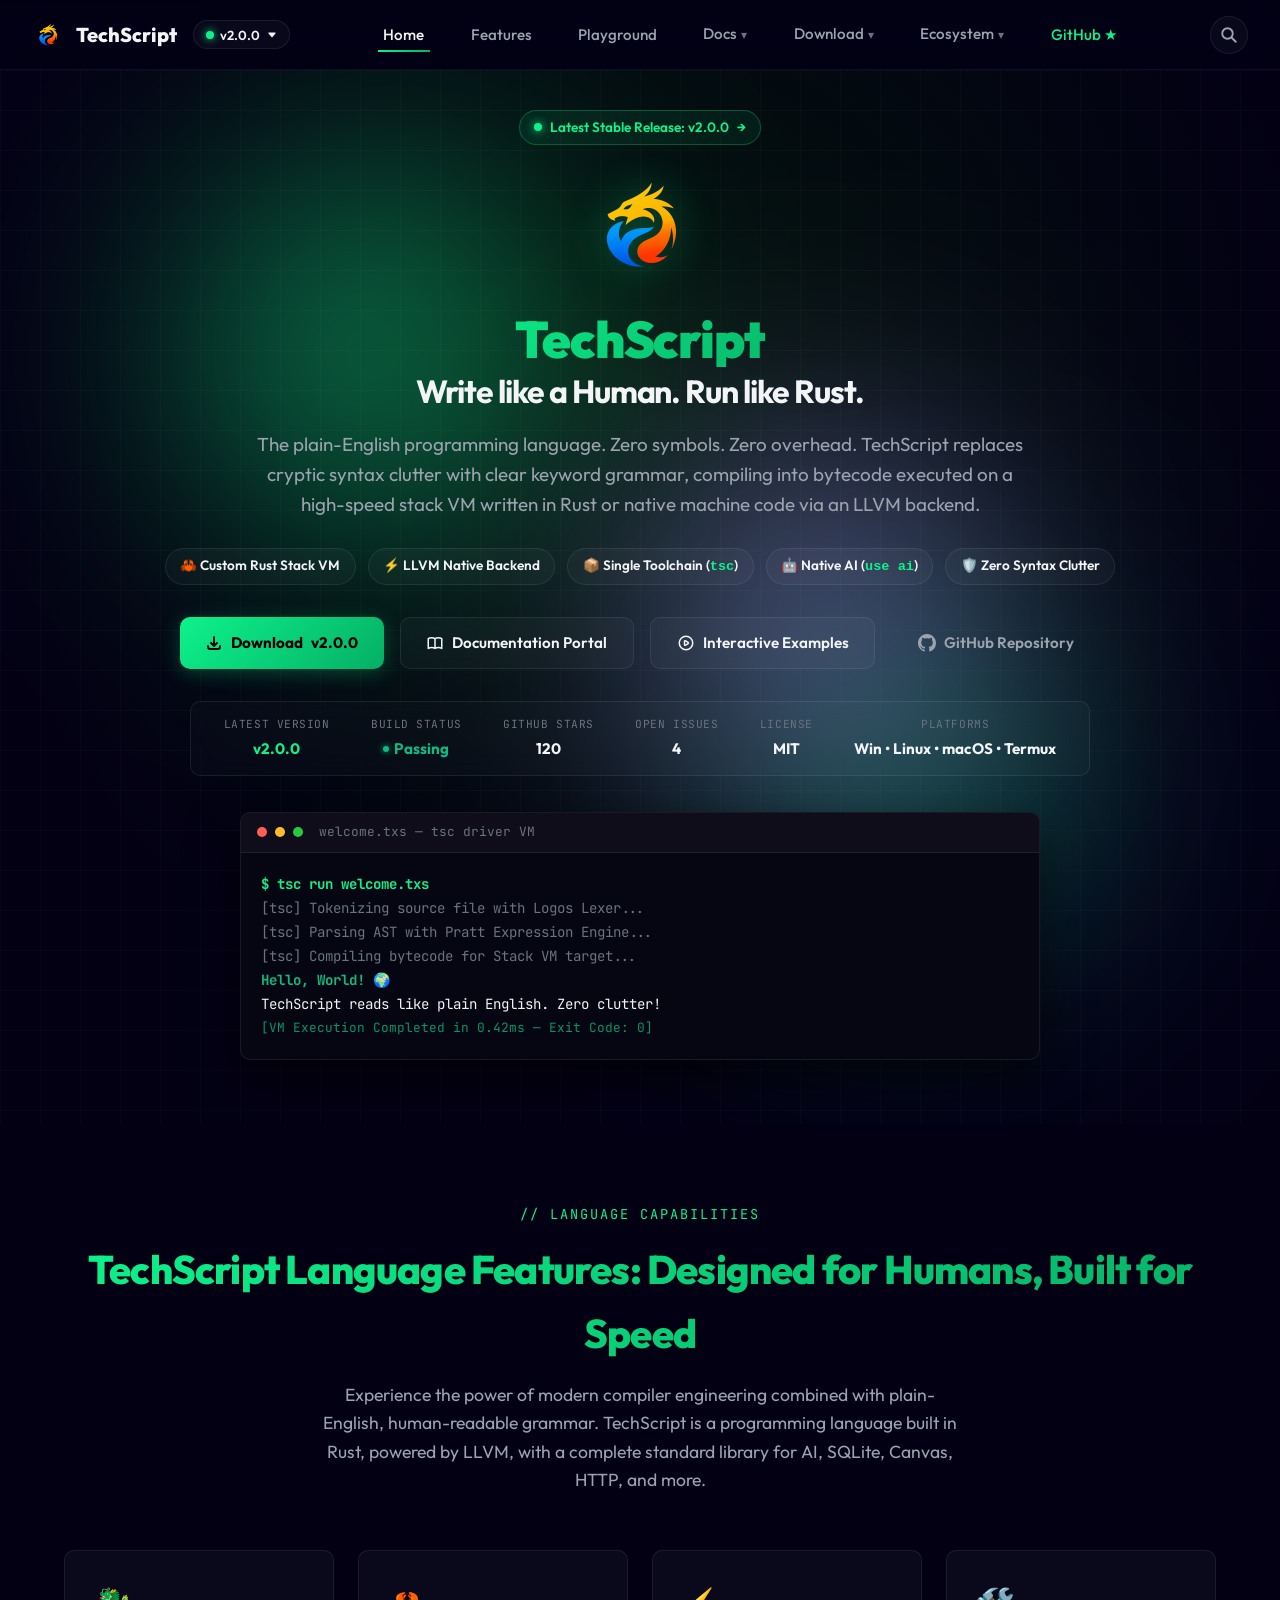
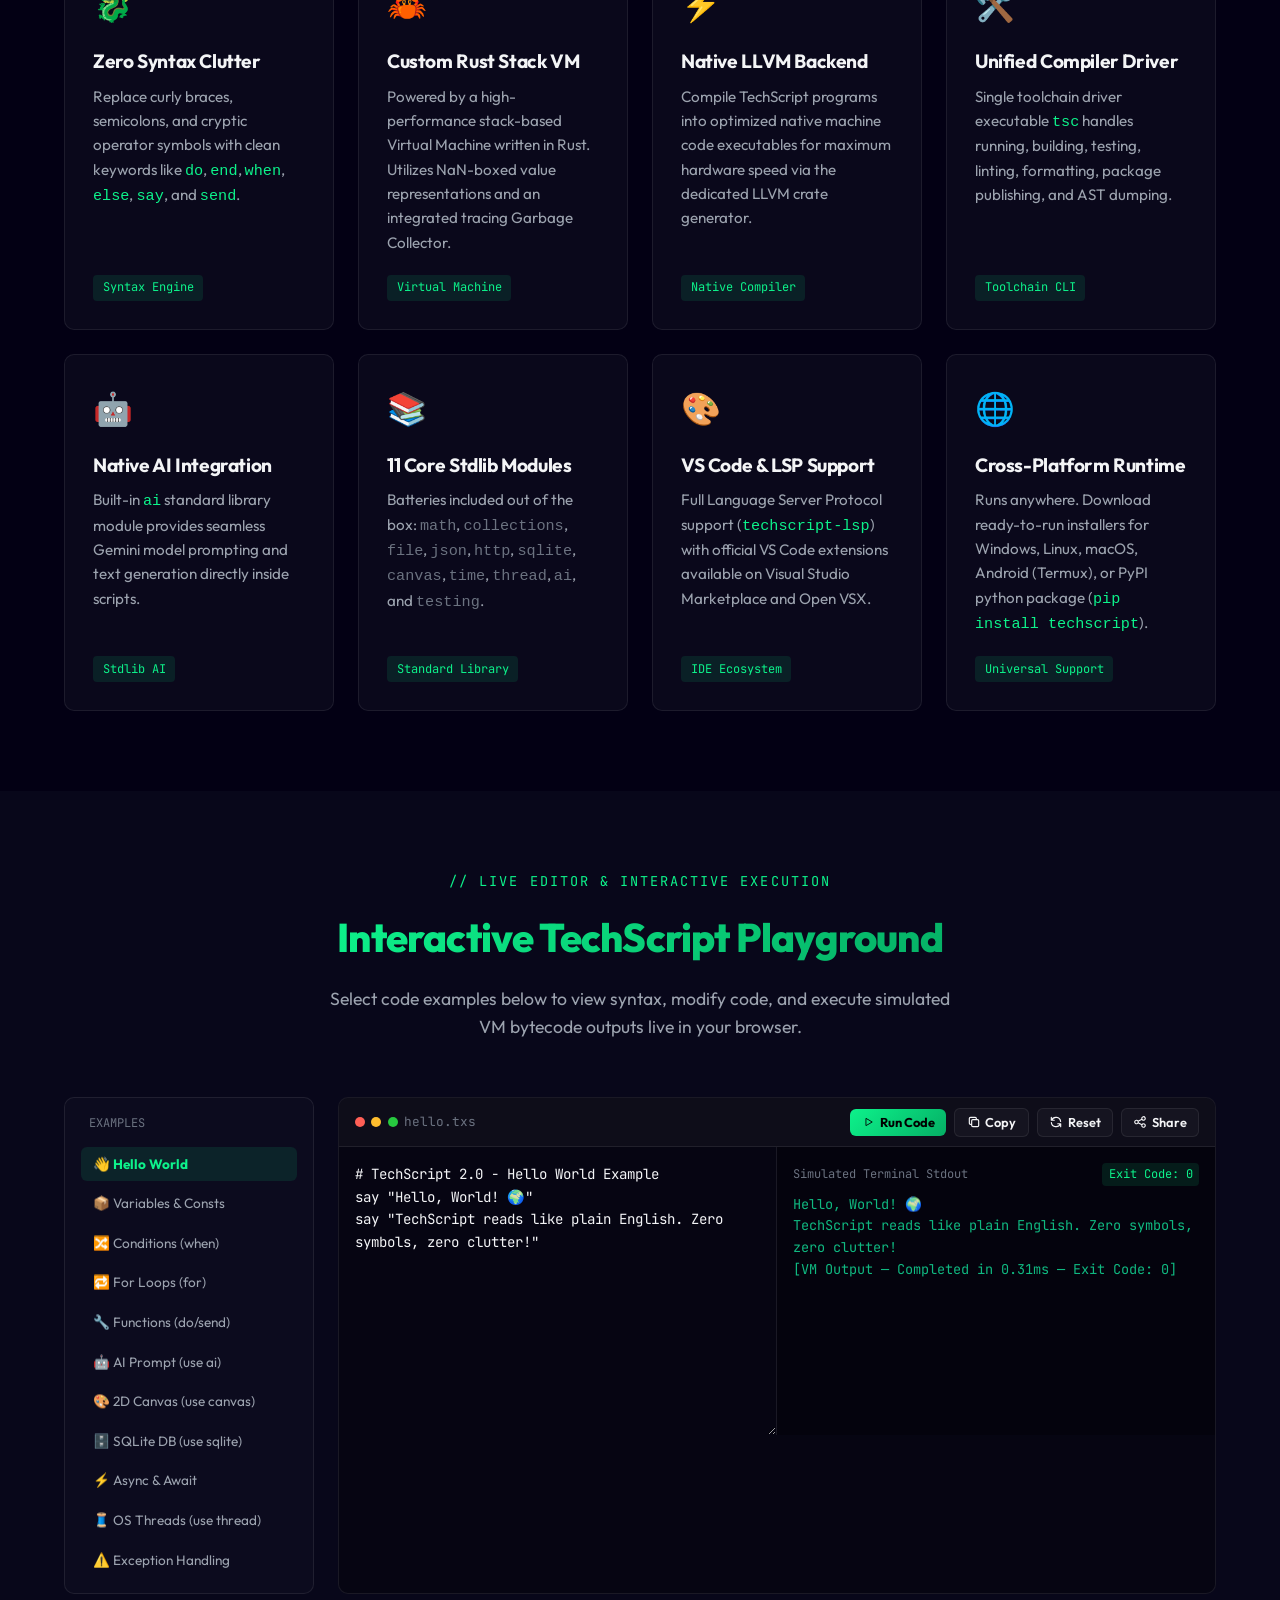
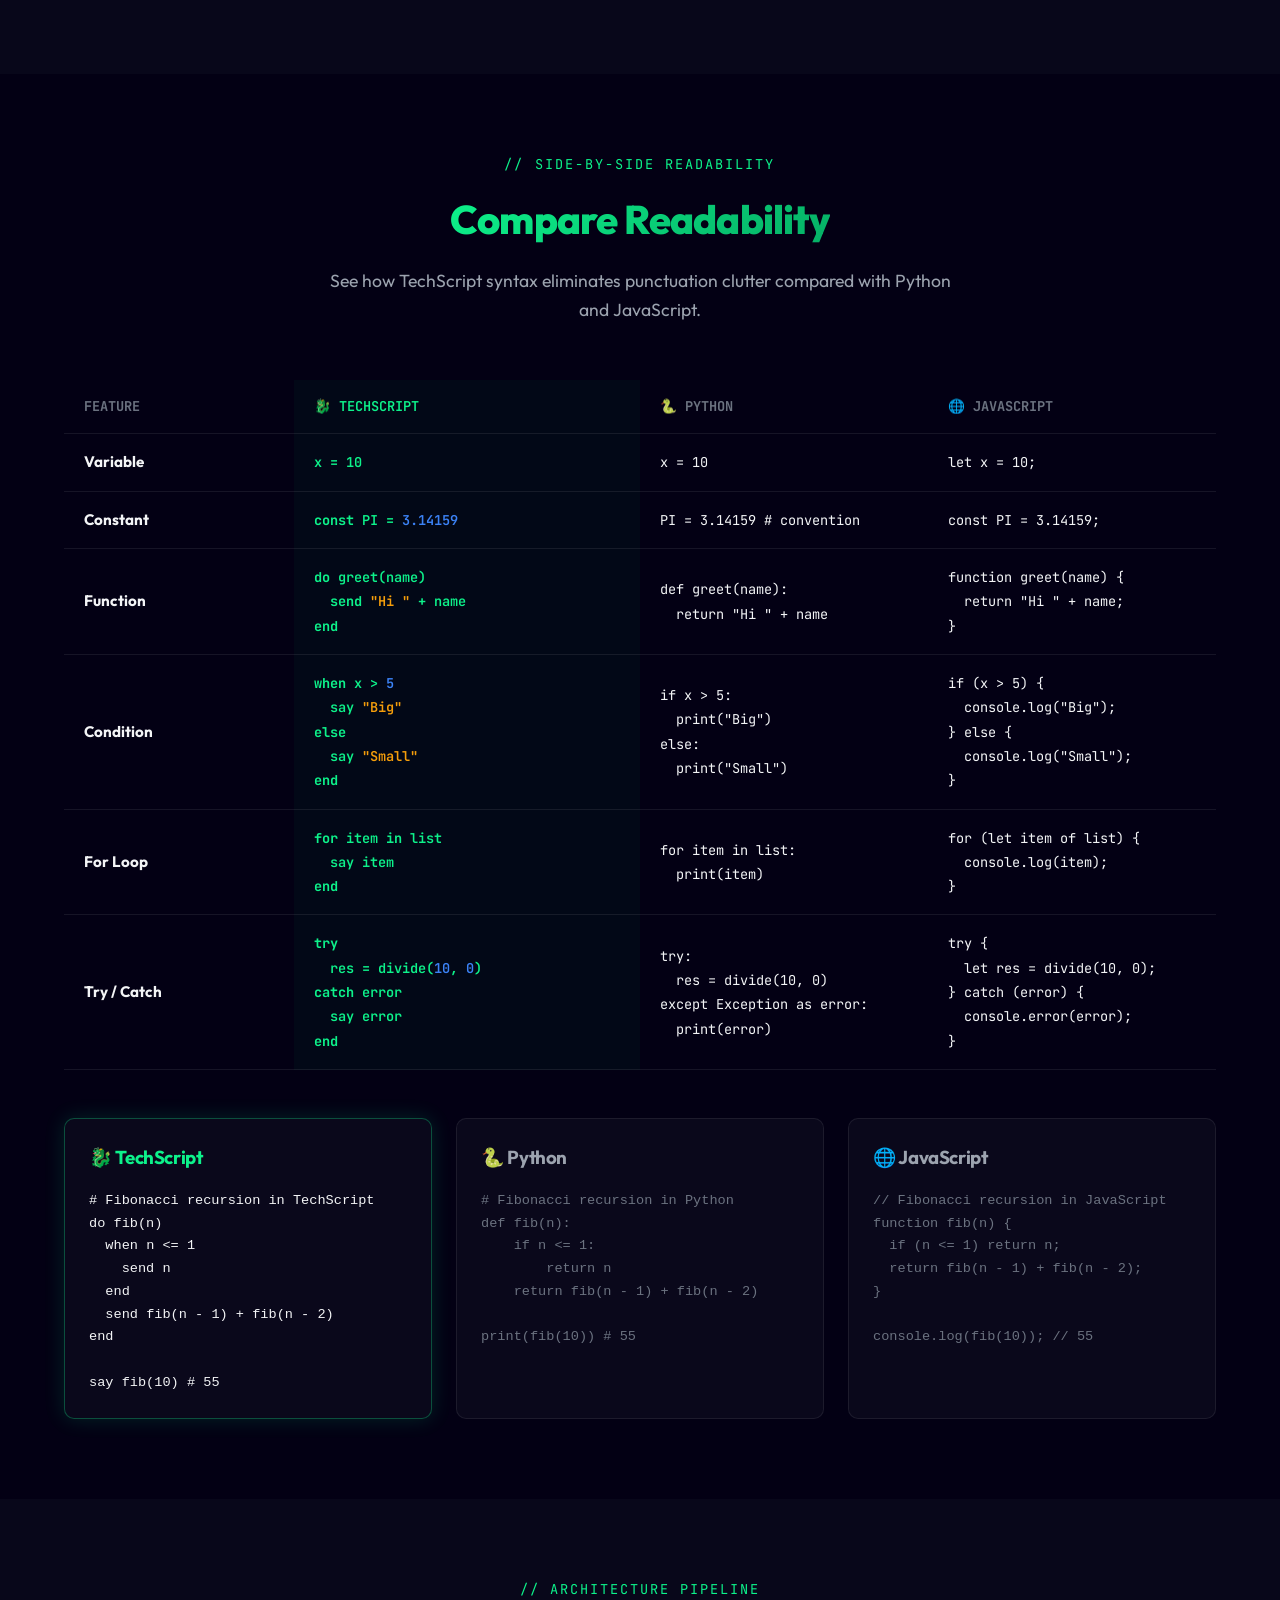
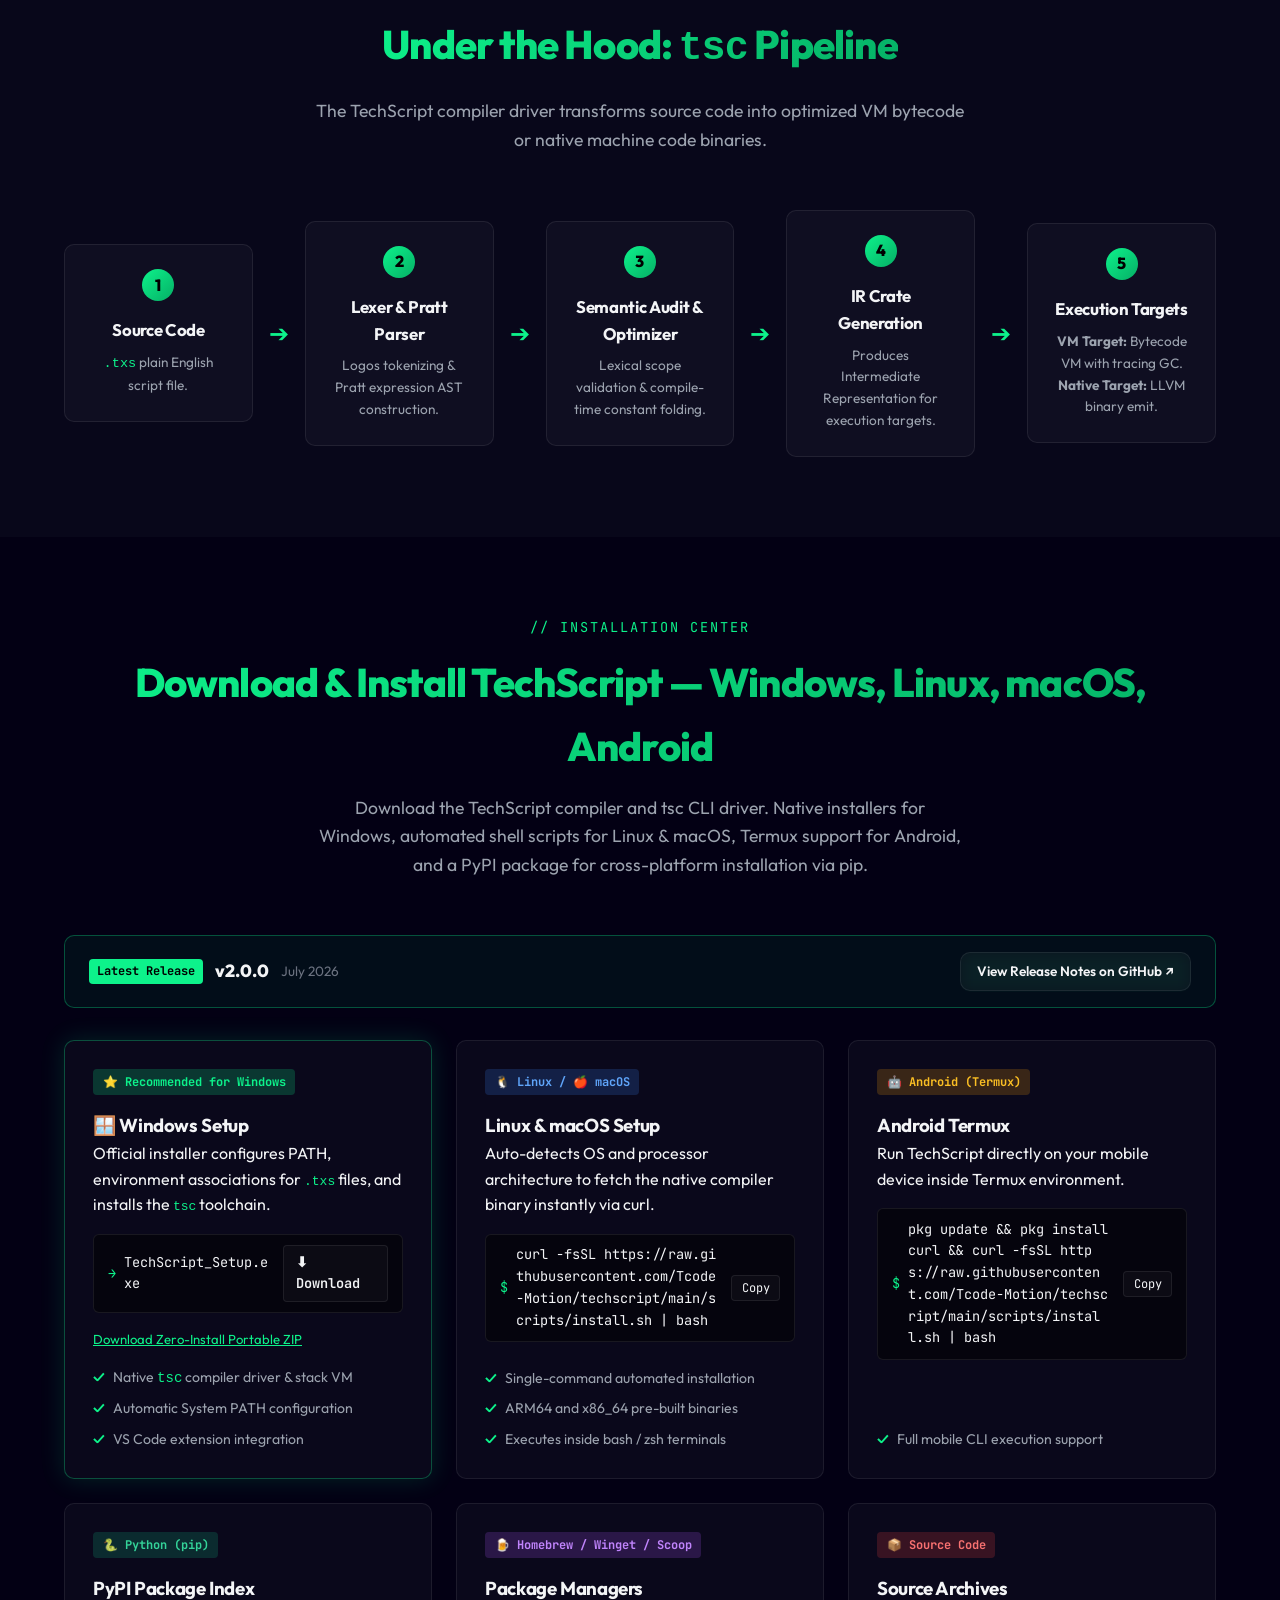
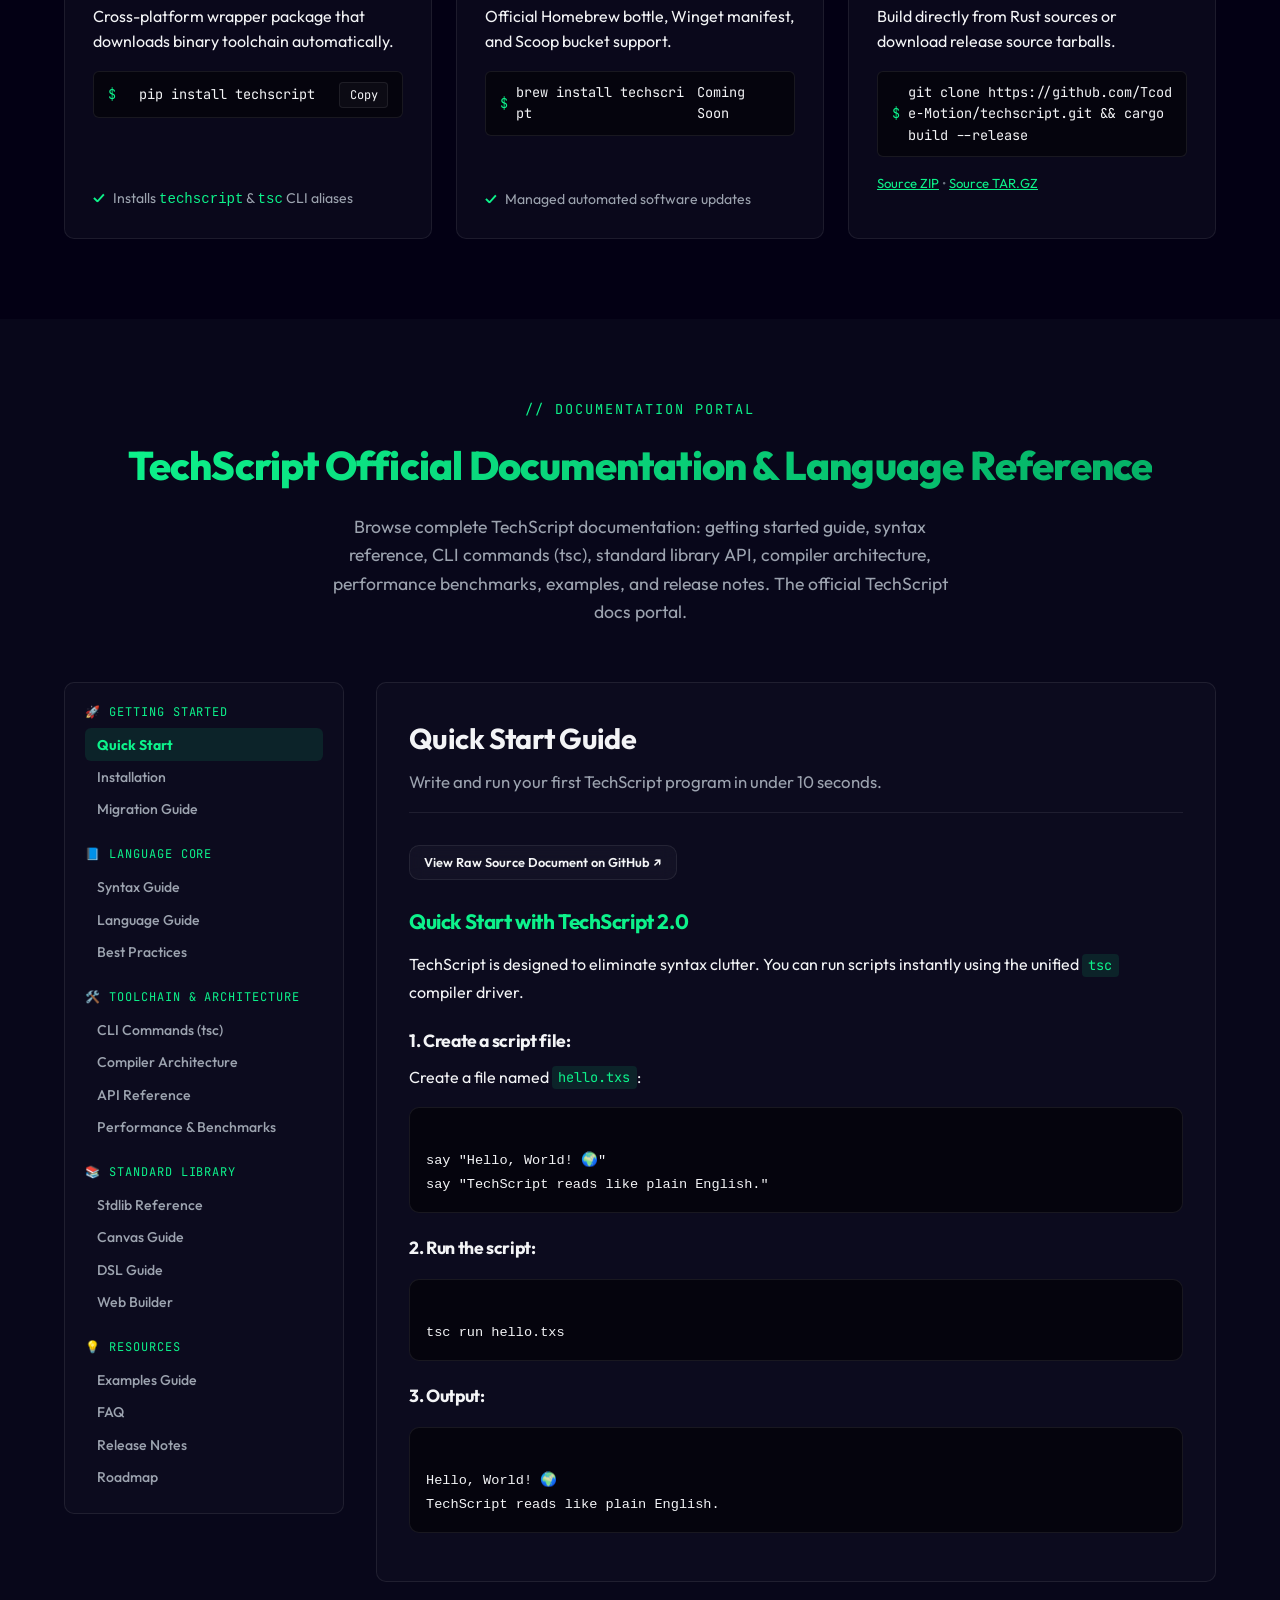
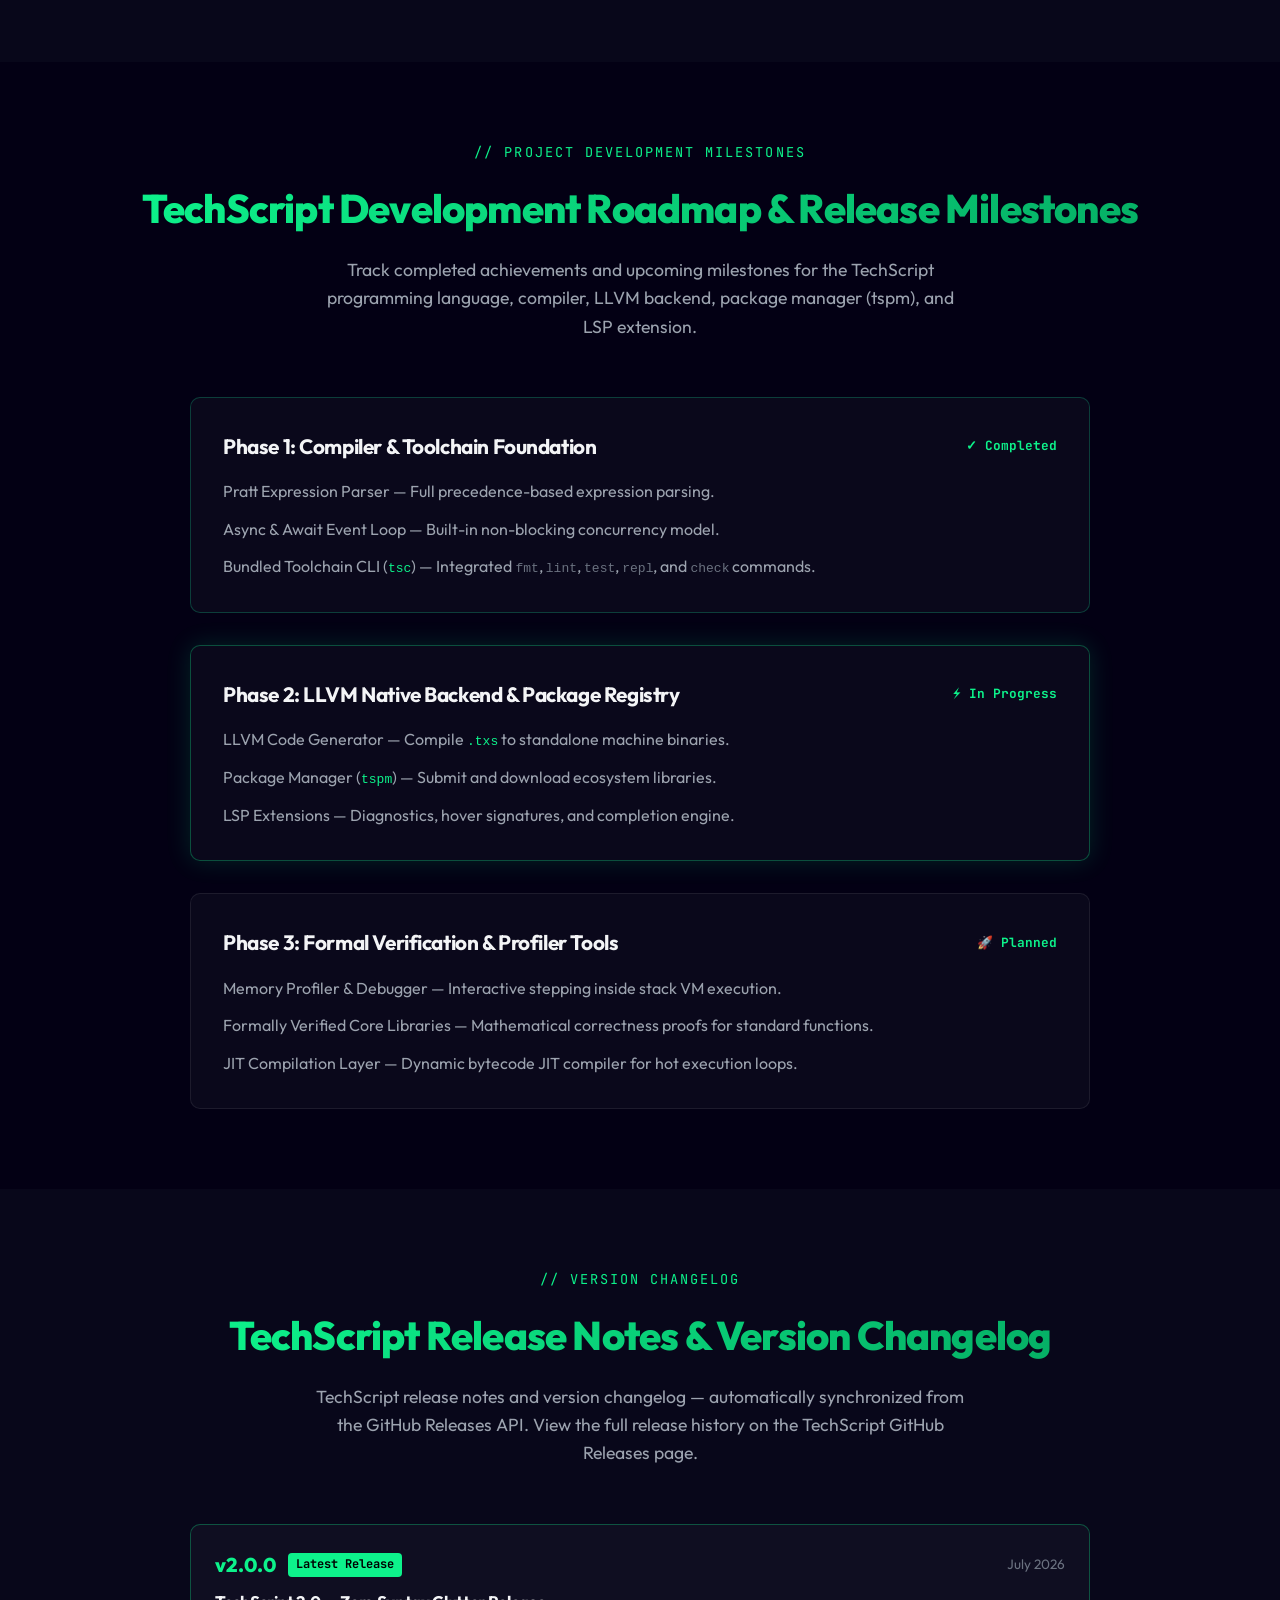
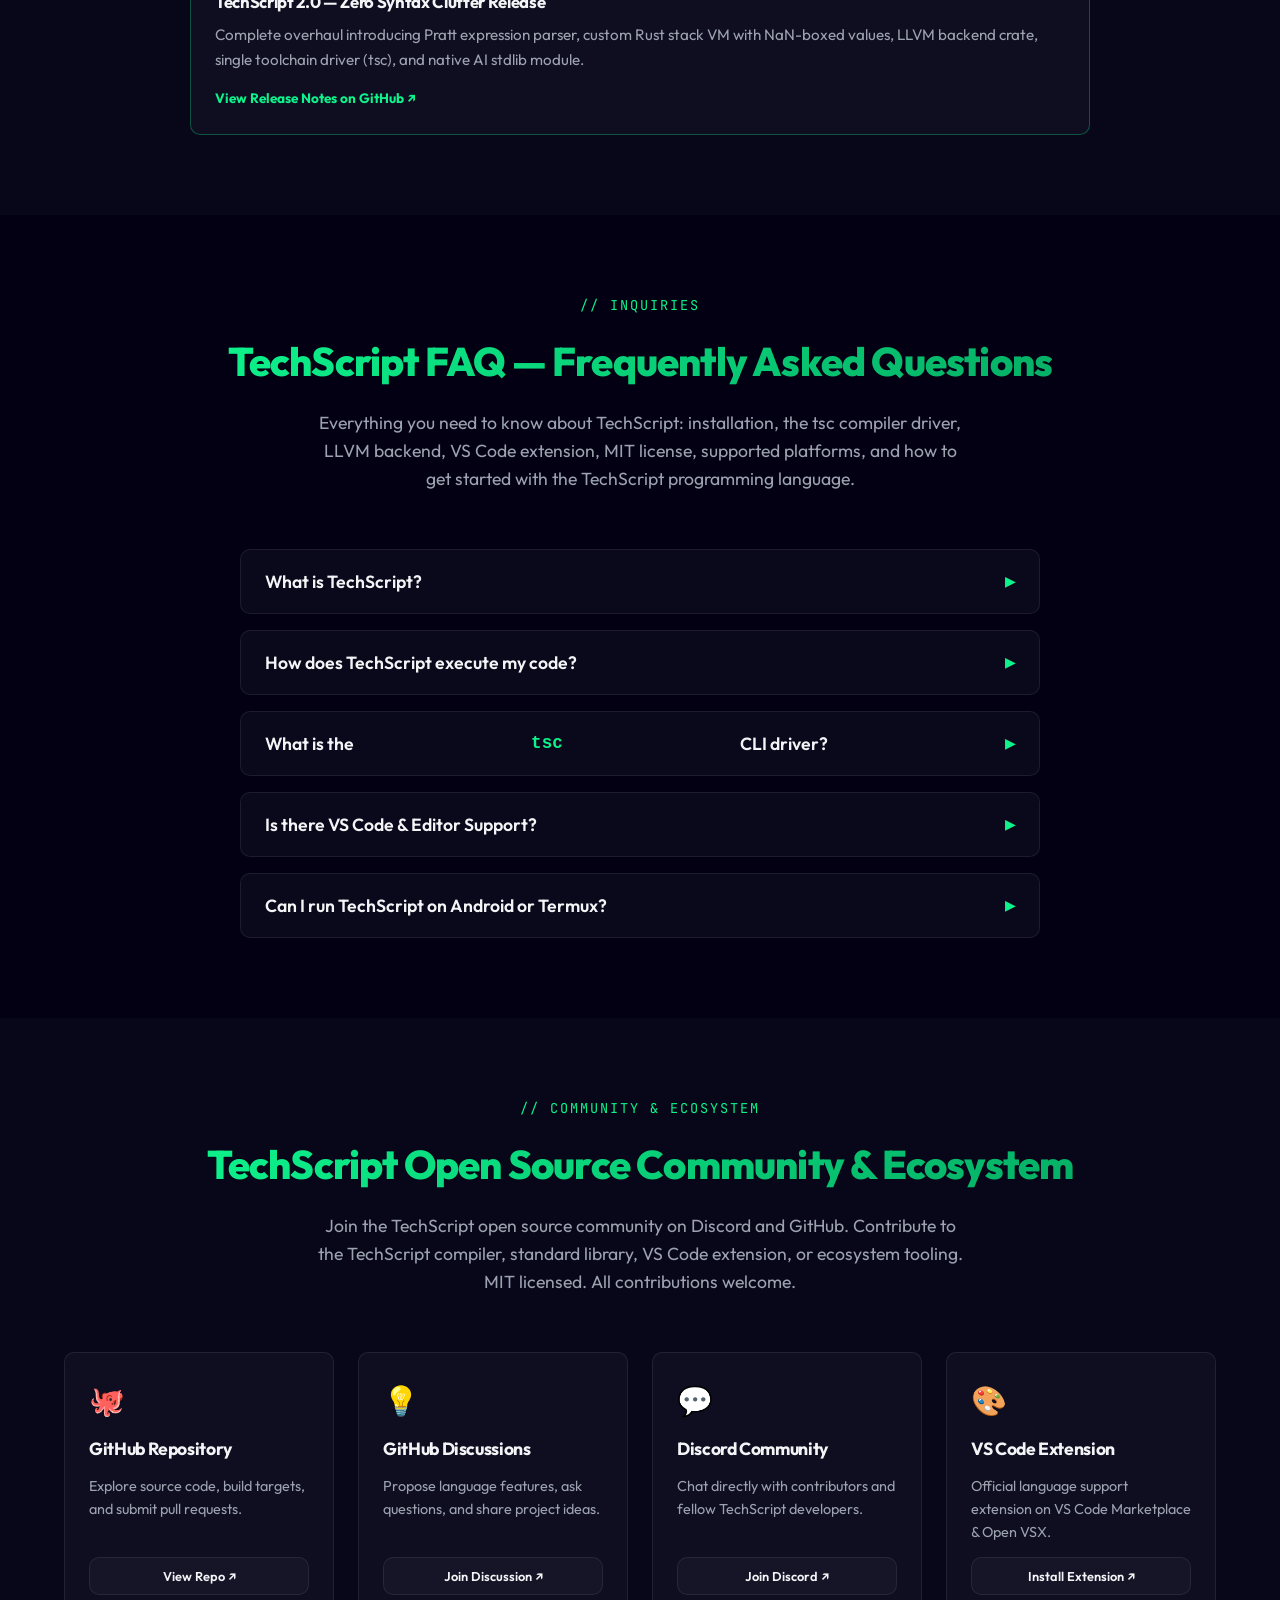
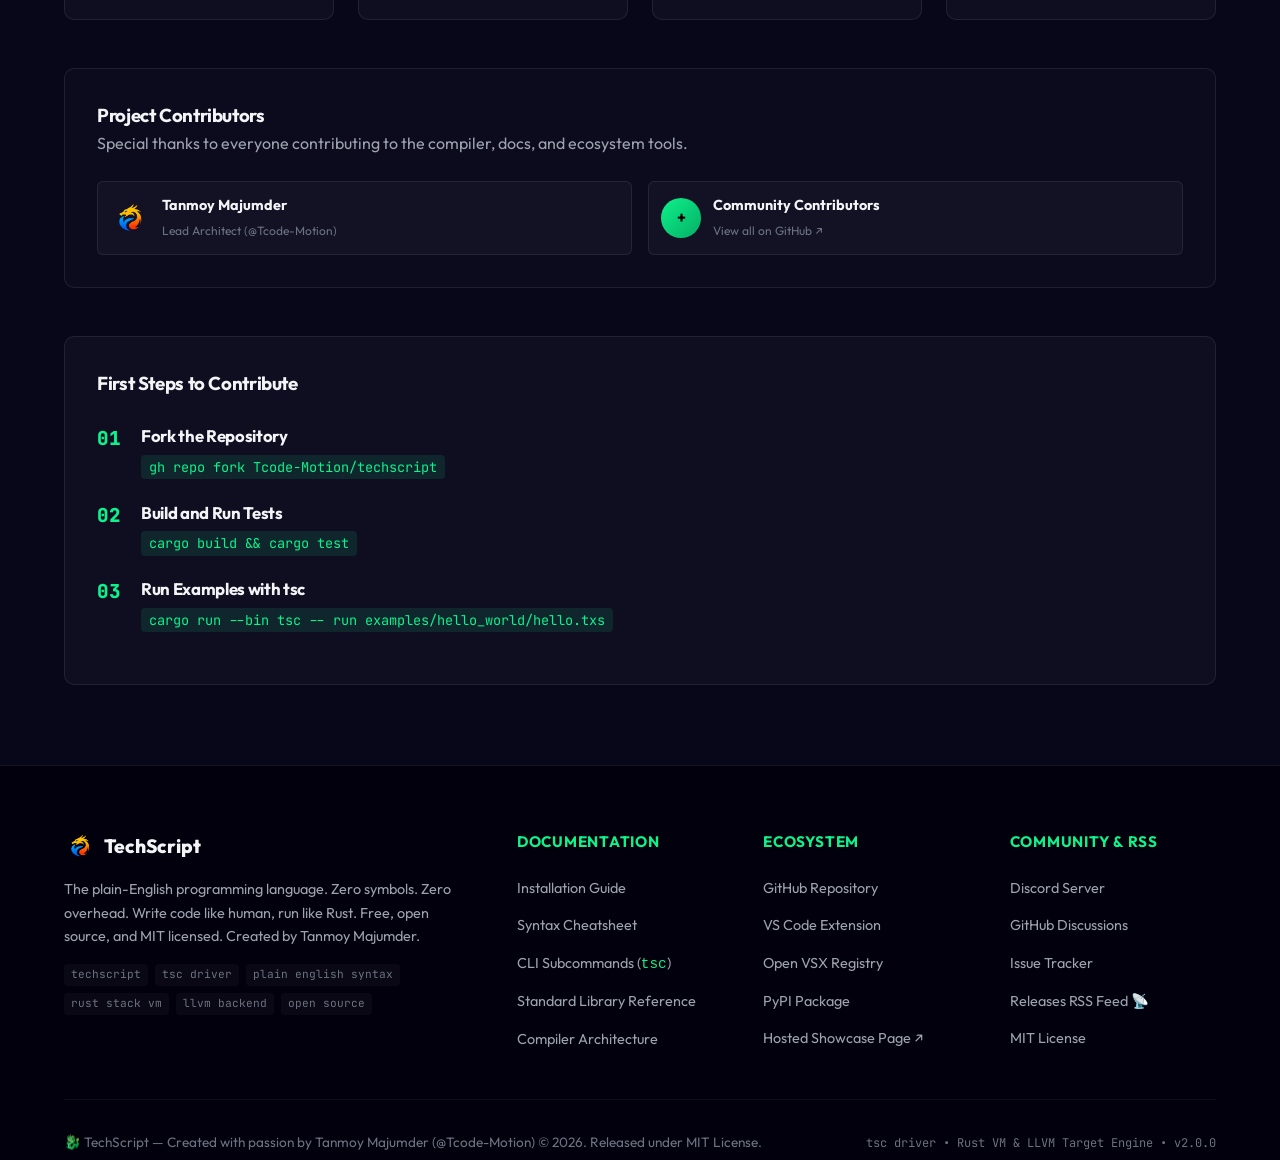
==== commit bfb132d0: "feat(seo): maximize technical on-page SEO, structured data, and Core Web Vitals" ====
--- a/index.html
+++ b/index.html
@@ -8,17 +8,19 @@
   <!-- ═══════════════════════════════════════════════════════════
        PRIMARY SEO — TITLE, METADATA & CANONICALS
        ═══════════════════════════════════════════════════════════ -->
-  <title>TechScript — Plain-English Programming Language | Written in Rust</title>
-  <meta name="description" content="TechScript is a general-purpose, human-first programming language with zero syntax clutter. Powered by a high-performance stack VM written in Rust and an LLVM native compilation backend.">
-  <meta name="keywords" content="TechScript, TechScript programming language, plain English code, Rust VM, LLVM compiler, tsc compiler driver, zero syntax clutter, open source programming language, developer tools, compiler architecture, virtual machine">
+  <title>TechScript — Plain-English Programming Language | Built in Rust with LLVM</title>
+  <meta name="description" content="TechScript is an open source, plain-English programming language built in Rust. Features a high-performance stack VM, LLVM native backend, tsc compiler driver, VS Code extension, and standard library with AI, SQLite, Canvas, and HTTP. Download free.">
   <meta name="author" content="Tanmoy Majumder (@Tcode-Motion)">
-  <meta name="robots" content="index, follow, max-image-preview:large">
+  <meta name="robots" content="index, follow, max-image-preview:large, max-snippet:-1, max-video-preview:-1">
   <meta name="theme-color" content="#0DF28B">
   <meta name="referrer" content="strict-origin-when-cross-origin">
-
-  <!-- Canonical URL & RSS Feed -->
+  <meta name="generator" content="TechScript Official Website v2.0">
+
+  <!-- Canonical URL, Sitemap & RSS Feed -->
   <link rel="canonical" href="https://techscript.is-a.dev/">
-  <link rel="alternate" type="application/rss+xml" title="TechScript Releases RSS" href="https://github.com/Tcode-Motion/techscript/releases.atom">
+  <link rel="sitemap" type="application/xml" href="https://techscript.is-a.dev/sitemap.xml">
+  <link rel="alternate" type="application/rss+xml" title="TechScript Release Notes RSS" href="https://github.com/Tcode-Motion/techscript/releases.atom">
+  <link rel="next" href="https://techscript.is-a.dev/projects.html">
 
   <!-- Search Site Name and Mobile Meta -->
   <meta property="og:site_name" content="TechScript">
@@ -39,21 +41,22 @@
   <!-- ── OPEN GRAPH (SOCIAL PREVIEW) ── -->
   <meta property="og:type" content="website">
   <meta property="og:url" content="https://techscript.is-a.dev/">
-  <meta property="og:title" content="TechScript — Plain-English Programming Language | Written in Rust">
-  <meta property="og:description" content="Write like a Human. Run like Rust. Plain-English syntax, zero syntax clutter, custom stack VM, and native LLVM backend.">
+  <meta property="og:title" content="TechScript — Plain-English Programming Language | Built in Rust with LLVM">
+  <meta property="og:description" content="Write like a Human. Run like Rust. TechScript is an open source programming language with plain-English syntax, zero clutter, a custom Rust stack VM, LLVM native backend, and built-in AI, SQLite, Canvas & HTTP stdlib modules.">
   <meta property="og:image" content="https://techscript.is-a.dev/assets/icons/icon-512.png">
   <meta property="og:image:width" content="512">
   <meta property="og:image:height" content="512">
-  <meta property="og:image:alt" content="TechScript logo">
+  <meta property="og:image:alt" content="TechScript programming language logo — plain-English compiler and runtime built in Rust with LLVM backend">
   <meta property="og:locale" content="en_US">
 
   <!-- ── TWITTER CARDS ── -->
   <meta name="twitter:card" content="summary_large_image">
-  <meta name="twitter:site" content="@Tcode-Motion">
-  <meta name="twitter:creator" content="@Tcode-Motion">
-  <meta name="twitter:title" content="TechScript — Plain-English Programming Language">
-  <meta name="twitter:description" content="TechScript is a general-purpose programming language. Zero symbols. Zero overhead. Native Rust VM & LLVM backend.">
+  <meta name="twitter:site" content="@TcodeMotion">
+  <meta name="twitter:creator" content="@TcodeMotion">
+  <meta name="twitter:title" content="TechScript — Plain-English Programming Language | Built in Rust">
+  <meta name="twitter:description" content="TechScript: open source programming language with plain-English syntax, Rust stack VM, LLVM backend, tsc CLI driver, VS Code extension. Free download for Windows, Linux, macOS & Android.">
   <meta name="twitter:image" content="https://techscript.is-a.dev/assets/icons/icon-512.png">
+  <meta name="twitter:image:alt" content="TechScript programming language logo — plain-English compiler built in Rust">
 
   <!-- ── STRUCTURED DATA (JSON-LD SCHEMAS) ── -->
   <script type="application/ld+json">
@@ -65,86 +68,189 @@
         "@id": "https://techscript.is-a.dev/#website",
         "url": "https://techscript.is-a.dev/",
         "name": "TechScript",
-        "alternateName": "TechScript Programming Language",
-        "description": "TechScript is a general-purpose, human-first programming language with zero syntax clutter. Powered by a high-performance stack VM written in Rust and an LLVM native backend.",
+        "alternateName": ["TechScript Programming Language", "TechScript Language", "TechScript Compiler"],
+        "description": "TechScript is an open source, plain-English programming language built in Rust. Features a high-performance stack VM, LLVM native compilation backend, and a unified tsc compiler driver toolchain.",
         "publisher": {
           "@type": "Organization",
-          "name": "TechScript Project",
-          "url": "https://techscript.is-a.dev/",
-          "logo": "https://techscript.is-a.dev/assets/techscript-logo.png"
+          "@id": "https://techscript.is-a.dev/#organization"
+        },
+        "potentialAction": {
+          "@type": "SearchAction",
+          "target": {
+            "@type": "EntryPoint",
+            "urlTemplate": "https://techscript.is-a.dev/?q={search_term_string}"
+          },
+          "query-input": "required name=search_term_string"
         }
+      },
+      {
+        "@type": "WebPage",
+        "@id": "https://techscript.is-a.dev/#webpage",
+        "url": "https://techscript.is-a.dev/",
+        "name": "TechScript — Plain-English Programming Language | Built in Rust with LLVM",
+        "description": "TechScript is an open source, plain-English programming language built in Rust. Features a high-performance stack VM, LLVM native backend, tsc compiler driver, VS Code extension, and standard library with AI, SQLite, Canvas, and HTTP.",
+        "isPartOf": { "@id": "https://techscript.is-a.dev/#website" },
+        "about": { "@id": "https://techscript.is-a.dev/#software" },
+        "inLanguage": "en-US",
+        "speakable": {
+          "@type": "SpeakableSpecification",
+          "cssSelector": [".hero-h1", ".hero-sub", ".sec-title"]
+        },
+        "breadcrumb": { "@id": "https://techscript.is-a.dev/#breadcrumb" }
       },
       {
         "@type": "SoftwareApplication",
         "@id": "https://techscript.is-a.dev/#software",
         "name": "TechScript",
-        "alternateName": ["TechScript Compiler", "tsc", "techscript-lang", ".txs"],
-        "description": "Human-first programming language compiler and stack VM written in Rust with LLVM backend.",
+        "alternateName": ["TechScript Compiler", "TechScript Language", "tsc", "techscript-lang", "TechScript CLI", "TechScript REPL"],
+        "description": "TechScript is an open source, plain-English programming language and compiler. Powered by a custom Rust stack VM and LLVM native code generation backend. Features built-in AI, SQLite, Canvas, HTTP, JSON, threading, and async/await. Download free for Windows, Linux, macOS, and Android.",
         "url": "https://techscript.is-a.dev/",
         "downloadUrl": "https://github.com/Tcode-Motion/techscript/releases/latest",
         "softwareVersion": "Latest Stable",
+        "releaseNotes": "https://github.com/Tcode-Motion/techscript/releases",
         "applicationCategory": "DeveloperApplication",
-        "applicationSubCategory": "Compiler & Programming Language",
+        "applicationSubCategory": "Compiler & Programming Language Runtime",
         "operatingSystem": "Windows 10, Windows 11, Linux, macOS, Android (Termux)",
-        "offers": { 
-          "@type": "Offer", 
-          "price": "0", 
-          "priceCurrency": "USD", 
-          "availability": "https://schema.org/InStock" 
+        "featureList": [
+          "Plain-English syntax with zero clutter",
+          "Custom Rust stack-based Virtual Machine",
+          "LLVM native compilation backend",
+          "Unified tsc compiler driver CLI",
+          "Built-in AI standard library module (Gemini)",
+          "SQLite database integration",
+          "2D Canvas graphics API",
+          "HTTP client standard library",
+          "TechScript LSP Language Server Protocol",
+          "VS Code extension with syntax highlighting",
+          "TechScript REPL interactive shell",
+          "Cross-platform: Windows, Linux, macOS, Android"
+        ],
+        "offers": {
+          "@type": "Offer",
+          "price": "0",
+          "priceCurrency": "USD",
+          "availability": "https://schema.org/InStock"
         },
         "author": {
           "@type": "Person",
           "name": "Tanmoy Majumder",
           "url": "https://github.com/Tcode-Motion"
         },
+        "maintainer": {
+          "@type": "Person",
+          "name": "Tanmoy Majumder",
+          "url": "https://github.com/Tcode-Motion"
+        },
         "license": "https://github.com/Tcode-Motion/techscript/blob/main/LICENSE",
         "codeRepository": "https://github.com/Tcode-Motion/techscript",
-        "programmingLanguage": "Rust"
+        "programmingLanguage": "Rust",
+        "sameAs": [
+          "https://github.com/Tcode-Motion/techscript",
+          "https://pypi.org/project/techscript/",
+          "https://marketplace.visualstudio.com/items?itemName=tanmoy.techscript",
+          "https://open-vsx.org/extension/Tcode-Motion/techscript"
+        ]
+      },
+      {
+        "@type": "SoftwareSourceCode",
+        "@id": "https://techscript.is-a.dev/#sourcecode",
+        "name": "TechScript Compiler Source Code",
+        "description": "Source code for the TechScript programming language compiler, stack VM runtime, LLVM backend, and tsc driver toolchain. Written in Rust. MIT licensed and open source.",
+        "codeRepository": "https://github.com/Tcode-Motion/techscript",
+        "programmingLanguage": [
+          { "@type": "ComputerLanguage", "name": "Rust" },
+          { "@type": "ComputerLanguage", "name": "TechScript" }
+        ],
+        "runtimePlatform": "Rust Cargo, LLVM",
+        "targetProduct": { "@id": "https://techscript.is-a.dev/#software" },
+        "license": "https://spdx.org/licenses/MIT.html",
+        "author": {
+          "@type": "Person",
+          "name": "Tanmoy Majumder",
+          "url": "https://github.com/Tcode-Motion"
+        }
       },
       {
         "@type": "Organization",
         "@id": "https://techscript.is-a.dev/#organization",
-        "name": "TechScript Open Source Community",
+        "name": "TechScript Open Source Project",
         "url": "https://techscript.is-a.dev/",
+        "logo": {
+          "@type": "ImageObject",
+          "url": "https://techscript.is-a.dev/assets/icons/icon-512.png",
+          "width": 512,
+          "height": 512,
+          "caption": "TechScript programming language logo"
+        },
+        "foundingDate": "2024",
+        "description": "The TechScript open source project develops and maintains the TechScript programming language, compiler, runtime, standard library, VS Code extension, and developer toolchain.",
         "sameAs": [
           "https://github.com/Tcode-Motion/techscript",
-          "https://discord.gg/tRtNbuDUr"
+          "https://discord.gg/tRtNbuDUr",
+          "https://pypi.org/project/techscript/"
         ]
       },
       {
         "@type": "BreadcrumbList",
+        "@id": "https://techscript.is-a.dev/#breadcrumb",
         "itemListElement": [
-          { "@type": "ListItem", "position": 1, "name": "Home", "item": "https://techscript.is-a.dev/" },
-          { "@type": "ListItem", "position": 2, "name": "Documentation", "item": "https://techscript.is-a.dev/#docs" },
-          { "@type": "ListItem", "position": 3, "name": "Downloads", "item": "https://techscript.is-a.dev/#install" },
-          { "@type": "ListItem", "position": 4, "name": "Roadmap", "item": "https://techscript.is-a.dev/#roadmap" }
+          { "@type": "ListItem", "position": 1, "name": "TechScript Home", "item": "https://techscript.is-a.dev/" },
+          { "@type": "ListItem", "position": 2, "name": "Documentation", "item": "https://techscript.is-a.dev/" },
+          { "@type": "ListItem", "position": 3, "name": "Download TechScript", "item": "https://techscript.is-a.dev/" },
+          { "@type": "ListItem", "position": 4, "name": "TechScript Roadmap", "item": "https://techscript.is-a.dev/" },
+          { "@type": "ListItem", "position": 5, "name": "TechScript Projects", "item": "https://techscript.is-a.dev/projects.html" }
         ]
       },
       {
         "@type": "FAQPage",
+        "@id": "https://techscript.is-a.dev/#faq",
         "mainEntity": [
           {
             "@type": "Question",
             "name": "What is TechScript?",
             "acceptedAnswer": {
               "@type": "Answer",
-              "text": "TechScript is a general-purpose, human-first programming language designed to eliminate syntax clutter. Instead of curly braces and cryptic symbols, TechScript uses clean, keyword-based English grammar executed on a high-speed stack VM written in Rust."
+              "text": "TechScript is an open source, general-purpose, plain-English programming language designed to eliminate syntax clutter. Instead of curly braces, semicolons, and cryptic operator symbols, TechScript uses clean, keyword-based English grammar (do, end, when, say, send) executed on a high-speed stack VM written in Rust, or compiled to native machine code via an LLVM backend."
             }
           },
           {
             "@type": "Question",
-            "name": "How do I run TechScript code?",
+            "name": "How do I install and run TechScript?",
             "acceptedAnswer": {
               "@type": "Answer",
-              "text": "Use the unified `tsc` compiler driver toolchain. For example: `tsc run script.txs` compiles and runs your code, while `tsc build` packages your workspace project."
+              "text": "Download the TechScript installer from https://github.com/Tcode-Motion/techscript/releases/latest for Windows, Linux, macOS, or Android (Termux). You can also install via PyPI: pip install techscript. Then use the unified tsc compiler driver: tsc run script.txs to compile and run, tsc build to package a project, or tsc repl to start the interactive REPL."
             }
           },
           {
             "@type": "Question",
-            "name": "What platforms are supported?",
+            "name": "What platforms does TechScript support?",
             "acceptedAnswer": {
               "@type": "Answer",
-              "text": "TechScript runs natively on Windows, Linux, macOS, and Android (Termux). You can install it via native installer binaries, automated shell scripts, or PyPI (`pip install techscript`)."
+              "text": "TechScript runs natively on Windows 10/11, Linux (x86_64 and ARM64), macOS, and Android via Termux. Install via native installer binaries from GitHub Releases, an automated curl shell script (curl -fsSL https://raw.githubusercontent.com/Tcode-Motion/techscript/main/scripts/install.sh | bash), or PyPI (pip install techscript)."
+            }
+          },
+          {
+            "@type": "Question",
+            "name": "What is the tsc CLI compiler driver?",
+            "acceptedAnswer": {
+              "@type": "Answer",
+              "text": "tsc is the unified TechScript CLI compiler driver executable. It includes subcommands: tsc run (compile and execute a .txs script), tsc build (build a project), tsc test (run unit tests), tsc fmt (auto-format code), tsc lint (static analysis), tsc repl (interactive shell), and tsc check (type and scope checking). It is the single entry point for all TechScript development workflows."
+            }
+          },
+          {
+            "@type": "Question",
+            "name": "Does TechScript have a VS Code extension?",
+            "acceptedAnswer": {
+              "@type": "Answer",
+              "text": "Yes. The official TechScript VS Code extension (search 'TechScript 2.0' by publisher 'tanmoy' in the VS Code Extensions Marketplace or Open VSX Registry) provides full syntax highlighting, auto-completions, code snippets, icon themes, and Language Server Protocol (LSP) integration via techscript-lsp."
+            }
+          },
+          {
+            "@type": "Question",
+            "name": "Is TechScript open source and free?",
+            "acceptedAnswer": {
+              "@type": "Answer",
+              "text": "Yes. TechScript is completely free and released under the MIT License. The full source code, compiler, runtime VM, LLVM backend, and standard library are available on GitHub at https://github.com/Tcode-Motion/techscript. Contributions from the community are welcome."
             }
           }
         ]
@@ -156,7 +262,12 @@
   <!-- Preconnect & Web Fonts -->
   <link rel="preconnect" href="https://fonts.googleapis.com">
   <link rel="preconnect" href="https://fonts.gstatic.com" crossorigin>
-  <link href="https://fonts.googleapis.com/css2?family=Outfit:wght@300;400;500;600;700;800;900&family=Space+Grotesk:wght@300;400;500;600;700&family=JetBrains+Mono:ital,wght@0,300;0,400;0,500;0,700;1,400&display=swap" rel="stylesheet">
+  <!-- Non-blocking font load for Core Web Vitals (no render-blocking) -->
+  <link href="https://fonts.googleapis.com/css2?family=Outfit:wght@300;400;500;600;700;800;900&family=Space+Grotesk:wght@300;400;500;600;700&family=JetBrains+Mono:ital,wght@0,300;0,400;0,500;0,700;1,400&display=swap" rel="stylesheet" media="print" onload="this.media='all'">
+  <noscript><link href="https://fonts.googleapis.com/css2?family=Outfit:wght@300;400;500;600;700;800;900&family=Space+Grotesk:wght@300;400;500;600;700&family=JetBrains+Mono:ital,wght@0,300;0,400;0,500;0,700;1,400&display=swap" rel="stylesheet"></noscript>
+
+  <!-- Preload LCP hero image for faster Largest Contentful Paint -->
+  <link rel="preload" as="image" href="assets/branding/logo-package/source/logo-master-transparent.png" fetchpriority="high">
 
   <!-- Core Stylesheet -->
   <link rel="stylesheet" href="style.css">
@@ -171,7 +282,7 @@
   <nav id="mainNav" role="navigation" aria-label="Main navigation">
     <div class="nav-left">
       <a class="nav-logo" href="#hero" aria-label="TechScript Home">
-        <img src="assets/branding/logo-package/source/logo-master-transparent.png" alt="TechScript logo" width="34" height="34" decoding="async">
+        <img src="assets/branding/logo-package/source/logo-master-transparent.png" alt="TechScript programming language — navigate to homepage" width="34" height="34" decoding="async" fetchpriority="high">
         <span class="wordmark">TechScript</span>
       </a>
 
@@ -325,7 +436,7 @@
         </div>
 
         <div class="hero-brand">
-          <img src="assets/branding/logo-package/source/logo-master-transparent.png" alt="TechScript Dragon Logo" class="hero-logo" decoding="async">
+          <img src="assets/branding/logo-package/source/logo-master-transparent.png" alt="TechScript programming language dragon logo — the official mascot of the TechScript open source project" class="hero-logo" decoding="async" fetchpriority="high">
         </div>
 
         <h1 class="hero-h1" id="hero-title">
@@ -414,8 +525,8 @@
       <div class="container">
         <header class="sec-hdr">
           <p class="sec-eyebrow">// language capabilities</p>
-          <h2 class="sec-title" id="features-title">Designed for Humans. Built for Speed.</h2>
-          <p class="sec-sub">Experience the power of modern compiler engineering combined with readable English grammar.</p>
+          <h2 class="sec-title" id="features-title">TechScript Language Features: Designed for Humans, Built for Speed</h2>
+          <p class="sec-sub">Experience the power of modern compiler engineering combined with plain-English, human-readable grammar. TechScript is a programming language built in Rust, powered by LLVM, with a complete standard library for AI, SQLite, Canvas, HTTP, and more.</p>
         </header>
 
         <div class="feat-grid">
@@ -699,8 +810,8 @@
       <div class="container">
         <header class="sec-hdr">
           <p class="sec-eyebrow">// installation center</p>
-          <h2 class="sec-title" id="install-title">Install TechScript</h2>
-          <p class="sec-sub">Download native installer packages or install via single command shell scripts on your operating system.</p>
+          <h2 class="sec-title" id="install-title">Download &amp; Install TechScript — Windows, Linux, macOS, Android</h2>
+          <p class="sec-sub">Download the TechScript compiler and tsc CLI driver. Native installers for Windows, automated shell scripts for Linux &amp; macOS, Termux support for Android, and a PyPI package for cross-platform installation via pip.</p>
         </header>
 
         <!-- Dynamic Release Info Banner -->
@@ -824,8 +935,8 @@
       <div class="container">
         <header class="sec-hdr">
           <p class="sec-eyebrow">// documentation portal</p>
-          <h2 class="sec-title" id="docs-title">Language Documentation &amp; Reference</h2>
-          <p class="sec-sub">Browse full guides for syntax, standard libraries, CLI commands, compiler architecture, and best practices.</p>
+          <h2 class="sec-title" id="docs-title">TechScript Official Documentation &amp; Language Reference</h2>
+          <p class="sec-sub">Browse complete TechScript documentation: getting started guide, syntax reference, CLI commands (tsc), standard library API, compiler architecture, performance benchmarks, examples, and release notes. The official TechScript docs portal.</p>
         </header>
 
         <div class="docs-portal" role="region" aria-label="Documentation Sidebar Portal">
@@ -883,8 +994,8 @@
       <div class="container">
         <header class="sec-hdr">
           <p class="sec-eyebrow">// project development milestones</p>
-          <h2 class="sec-title" id="road-title">TechScript Roadmap</h2>
-          <p class="sec-sub">Track completed achievements and upcoming milestones in the language roadmap.</p>
+          <h2 class="sec-title" id="road-title">TechScript Development Roadmap &amp; Release Milestones</h2>
+          <p class="sec-sub">Track completed achievements and upcoming milestones for the TechScript programming language, compiler, LLVM backend, package manager (tspm), and LSP extension.</p>
         </header>
 
         <div class="roadmap-timeline" role="region" aria-label="Development Roadmap Timeline">
@@ -933,8 +1044,8 @@
       <div class="container">
         <header class="sec-hdr">
           <p class="sec-eyebrow">// version changelog</p>
-          <h2 class="sec-title" id="releases-title">Release History &amp; Changelog</h2>
-          <p class="sec-sub">Automatically synchronized from GitHub Releases API.</p>
+          <h2 class="sec-title" id="releases-title">TechScript Release Notes &amp; Version Changelog</h2>
+          <p class="sec-sub">TechScript release notes and version changelog — automatically synchronized from the GitHub Releases API. View the full release history on the <a href="https://github.com/Tcode-Motion/techscript/releases" target="_blank" rel="noopener noreferrer">TechScript GitHub Releases page</a>.</p>
         </header>
 
         <div id="releaseChangelogList" class="rel-list" role="list">
@@ -948,8 +1059,8 @@
       <div class="container">
         <header class="sec-hdr">
           <p class="sec-eyebrow">// inquiries</p>
-          <h2 class="sec-title" id="faq-title">Frequently Asked Questions</h2>
-          <p class="sec-sub">Everything you need to know about compiling and writing TechScript applications.</p>
+          <h2 class="sec-title" id="faq-title">TechScript FAQ — Frequently Asked Questions</h2>
+          <p class="sec-sub">Everything you need to know about TechScript: installation, the tsc compiler driver, LLVM backend, VS Code extension, MIT license, supported platforms, and how to get started with the TechScript programming language.</p>
         </header>
 
         <div class="faq-wrap">
@@ -1011,8 +1122,8 @@
       <div class="container">
         <header class="sec-hdr">
           <p class="sec-eyebrow">// community &amp; ecosystem</p>
-          <h2 class="sec-title" id="community-title">Open Source Ecosystem</h2>
-          <p class="sec-sub">Join our developer community, contribute code, and build tools around TechScript.</p>
+          <h2 class="sec-title" id="community-title">TechScript Open Source Community &amp; Ecosystem</h2>
+          <p class="sec-sub">Join the TechScript open source community on Discord and GitHub. Contribute to the TechScript compiler, standard library, VS Code extension, or ecosystem tooling. MIT licensed. All contributions welcome.</p>
         </header>
 
         <div class="community-grid">
@@ -1106,7 +1217,7 @@
       <div class="footer-grid">
         <div class="footer-brand">
           <a class="logo" href="#hero">
-            <img src="assets/branding/logo-package/source/logo-master-transparent.png" alt="TechScript Logo" width="32" height="32" decoding="async">
+            <img src="assets/branding/logo-package/source/logo-master-transparent.png" alt="TechScript open source programming language logo" width="32" height="32" decoding="async" loading="lazy">
             <span>TechScript</span>
           </a>
           <p>
--- a/style.css
+++ b/style.css
@@ -70,15 +70,26 @@
   scroll-padding-top: 75px;
   -webkit-font-smoothing: antialiased;
   -moz-osx-font-smoothing: grayscale;
+  width: 100%;
+  max-width: 100%;
+  overflow-x: hidden;
 }
 
 body {
   background-color: var(--bg-primary);
   color: var(--text-primary);
   font-family: var(--font-sans);
+  width: 100%;
+  max-width: 100%;
   overflow-x: hidden;
+  position: relative;
   transition: background-color 0.3s ease, color 0.3s ease;
   line-height: 1.6;
+}
+
+main, section, header, footer, nav, .container {
+  max-width: 100%;
+  box-sizing: border-box;
 }
 
 a {
@@ -180,6 +191,7 @@
   margin-bottom: 1rem;
   background: var(--accent-gradient);
   -webkit-background-clip: text;
+  background-clip: text;
   -webkit-text-fill-color: transparent;
   display: inline-block;
 }
@@ -734,6 +746,7 @@
   display: block;
   background: var(--accent-gradient);
   -webkit-background-clip: text;
+  background-clip: text;
   -webkit-text-fill-color: transparent;
 }
 .hero-h1 .ln2 {
@@ -1166,61 +1179,149 @@
 
 /* ── RESPONSIVE OVERRIDES (320px - 1024px) ── */
 @media (max-width: 1024px) {
+  html, body {
+    overflow-x: hidden !important;
+    max-width: 100vw;
+  }
   .nav-links { display: none !important; }
   .ham { display: flex; }
-  .hero-h1 { font-size: 2.75rem; }
-  .docs-portal { grid-template-columns: 1fr; }
+  .hero-h1 { font-size: 2.5rem; word-break: break-word; }
+  
+  /* Documentation Portal Mobile Fit */
+  .docs-portal {
+    grid-template-columns: 1fr !important;
+    width: 100% !important;
+    max-width: 100% !important;
+    overflow-x: hidden !important;
+    gap: 1.25rem;
+  }
   .docs-sidebar {
-    position: static;
-    flex-direction: row;
-    overflow-x: auto;
-    gap: 0.5rem;
-    padding: 0.75rem;
+    position: static !important;
+    flex-direction: row !important;
+    overflow-x: auto !important;
+    -webkit-overflow-scrolling: touch;
+    width: 100% !important;
+    max-width: 100% !important;
+    gap: 0.4rem !important;
+    padding: 0.6rem !important;
     scrollbar-width: none;
+    box-sizing: border-box;
   }
   .docs-sidebar::-webkit-scrollbar { display: none; }
-  .docs-group { display: flex; gap: 0.5rem; align-items: center; }
-  .docs-group-title { display: none; }
-  .docs-nav-item { white-space: nowrap; width: auto; }
+  .docs-group { display: flex; gap: 0.4rem; align-items: center; flex-shrink: 0; }
+  .docs-group-title { display: none !important; }
+  .docs-nav-item { white-space: nowrap !important; width: auto !important; flex-shrink: 0; font-size: 0.82rem; padding: 0.35rem 0.65rem; }
+  
+  .docs-content {
+    width: 100% !important;
+    max-width: 100% !important;
+    overflow-x: hidden !important;
+    word-wrap: break-word !important;
+    word-break: break-word !important;
+    padding: 1.25rem !important;
+    box-sizing: border-box;
+  }
+  .doc-title { font-size: 1.5rem !important; word-break: break-word; }
+  .doc-summary { font-size: 0.95rem !important; word-break: break-word; }
+  .doc-code {
+    max-width: 100% !important;
+    overflow-x: auto !important;
+    white-space: pre-wrap !important;
+    word-break: break-all !important;
+    -webkit-overflow-scrolling: touch;
+    padding: 0.85rem !important;
+    font-size: 0.82rem !important;
+  }
+  .doc-inline-code {
+    word-break: break-all !important;
+    word-wrap: break-word !important;
+    max-width: 100% !important;
+    display: inline-block;
+  }
 }
 
 @media (max-width: 768px) {
-  #hero { padding: 2rem 0 3rem 0; }
-  .hero-h1 { font-size: 2.25rem; }
-  .hero-h1 .ln2 { font-size: 1.5rem; }
-  .hero-cta { flex-direction: column; width: 100%; }
-  .hero-cta .btn { width: 100%; justify-content: center; }
-  .quick-benefits { flex-wrap: wrap; justify-content: center; }
-
-  .pipeline-flow { flex-direction: column; align-items: stretch; }
-  .pipe-arrow { transform: rotate(90deg); margin: 0.5rem auto; text-align: center; }
-
+  #hero { padding: 1.5rem 0 2.5rem 0 !important; overflow-x: hidden; }
+  .hero-h1 { font-size: 2rem !important; }
+  .hero-h1 .ln2 { font-size: 1.35rem !important; }
+  .hero-cta { flex-direction: column !important; width: 100% !important; max-width: 100%; }
+  .hero-cta .btn { width: 100% !important; justify-content: center; text-align: center; }
+  .quick-benefits { flex-wrap: wrap; align-items: center; justify-content: center; max-width: 100%; }
+
+  /* Comparison Section Mobile Fit */
+  .tbl-wrap {
+    width: 100% !important;
+    max-width: 100% !important;
+    overflow-x: auto !important;
+    -webkit-overflow-scrolling: touch;
+    margin-bottom: 2rem;
+    border: 1px solid var(--border-primary);
+    border-radius: var(--radius-md);
+  }
+  .cmp-tbl {
+    min-width: 520px !important;
+    width: 100% !important;
+  }
+  .cmp-tbl th, .cmp-tbl td {
+    padding: 0.75rem 0.85rem !important;
+    font-size: 0.82rem !important;
+  }
+  .code-compare {
+    grid-template-columns: 1fr !important;
+    width: 100% !important;
+    max-width: 100% !important;
+    gap: 1rem;
+  }
+  .cc-block {
+    width: 100% !important;
+    max-width: 100% !important;
+    overflow-x: auto !important;
+    padding: 1.15rem !important;
+    box-sizing: border-box;
+  }
+  .cc-code {
+    white-space: pre-wrap !important;
+    word-break: break-word !important;
+    font-size: 0.82rem !important;
+  }
+
+  /* Playground Section Mobile Fit */
+  .playground {
+    width: 100% !important;
+    max-width: 100% !important;
+    overflow-x: hidden !important;
+  }
   .play-sidebar {
-    width: 100%;
-    flex-direction: row;
-    overflow-x: auto;
-    white-space: nowrap;
+    width: 100% !important;
+    max-width: 100% !important;
+    flex-direction: row !important;
+    overflow-x: auto !important;
+    white-space: nowrap !important;
     scrollbar-width: none;
-    padding-bottom: 0.5rem;
+    -webkit-overflow-scrolling: touch;
+    padding-bottom: 0.5rem !important;
   }
   .play-sidebar::-webkit-scrollbar { display: none; }
-  .play-cat-hdr { display: none; }
-  .exbtn { white-space: nowrap; }
-
-  .install-grid, .community-grid, .contrib-grid { grid-template-columns: 1fr; }
-  .code-compare { grid-template-columns: 1fr; }
-  .tbl-wrap { -webkit-overflow-scrolling: touch; }
+  .play-cat-hdr { display: none !important; }
+  .exbtn { white-space: nowrap !important; flex-shrink: 0; font-size: 0.82rem !important; }
+  .play-split { grid-template-columns: 1fr !important; width: 100% !important; }
+  .play-code-box { border-right: none !important; border-bottom: 1px solid var(--border-primary); }
+
+  .pipeline-flow { flex-direction: column !important; align-items: stretch !important; }
+  .pipe-arrow { transform: rotate(90deg) !important; margin: 0.5rem auto !important; text-align: center; }
+
+  .install-grid, .community-grid, .contrib-grid { grid-template-columns: 1fr !important; }
 }
 
 @media (max-width: 480px) {
-  #mainNav { padding: 0 1rem; }
-  .hero-h1 { font-size: 1.85rem; }
-  .hero-h1 .ln2 { font-size: 1.25rem; }
-  .hero-sub { font-size: 0.95rem; }
-  .sec-title { font-size: 1.6rem; }
-  .container { padding: 0 1rem; }
-  .cmd-box { flex-direction: column; align-items: stretch; text-align: center; }
-  .repo-status-bar { display: grid; grid-template-columns: 1fr 1fr; gap: 0.5rem; padding: 0.75rem; }
-  .footer-grid { grid-template-columns: 1fr; gap: 1.5rem; }
-  .footer-bottom { flex-direction: column; text-align: center; }
-}
+  #mainNav { padding: 0 0.85rem !important; }
+  .hero-h1 { font-size: 1.75rem !important; }
+  .hero-h1 .ln2 { font-size: 1.2rem !important; }
+  .hero-sub { font-size: 0.92rem !important; }
+  .sec-title { font-size: 1.5rem !important; }
+  .container { padding: 0 0.85rem !important; width: 100% !important; max-width: 100% !important; }
+  .cmd-box { flex-direction: column !important; align-items: stretch !important; text-align: center; font-size: 0.8rem !important; }
+  .repo-status-bar { display: grid !important; grid-template-columns: 1fr 1fr !important; gap: 0.5rem !important; padding: 0.75rem !important; }
+  .footer-grid { grid-template-columns: 1fr !important; gap: 1.5rem !important; }
+  .footer-bottom { flex-direction: column !important; text-align: center !important; }
+}
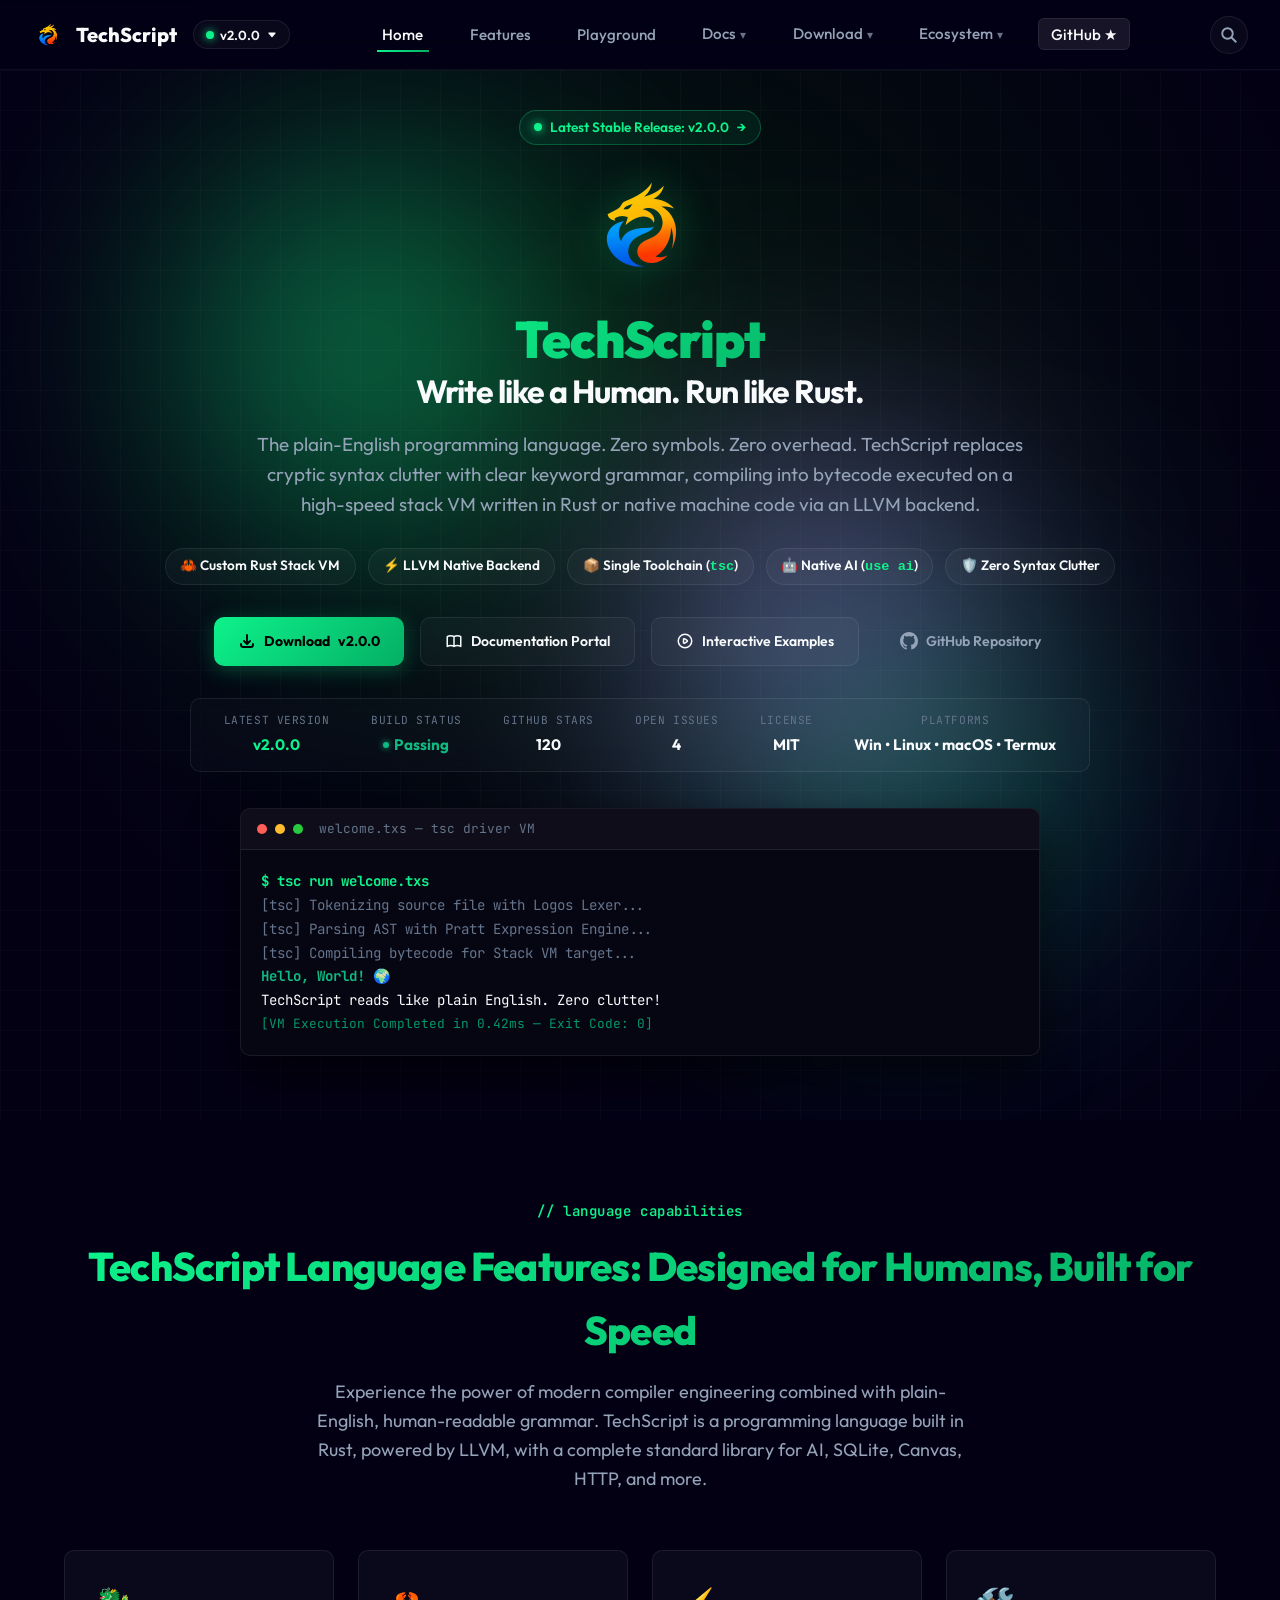
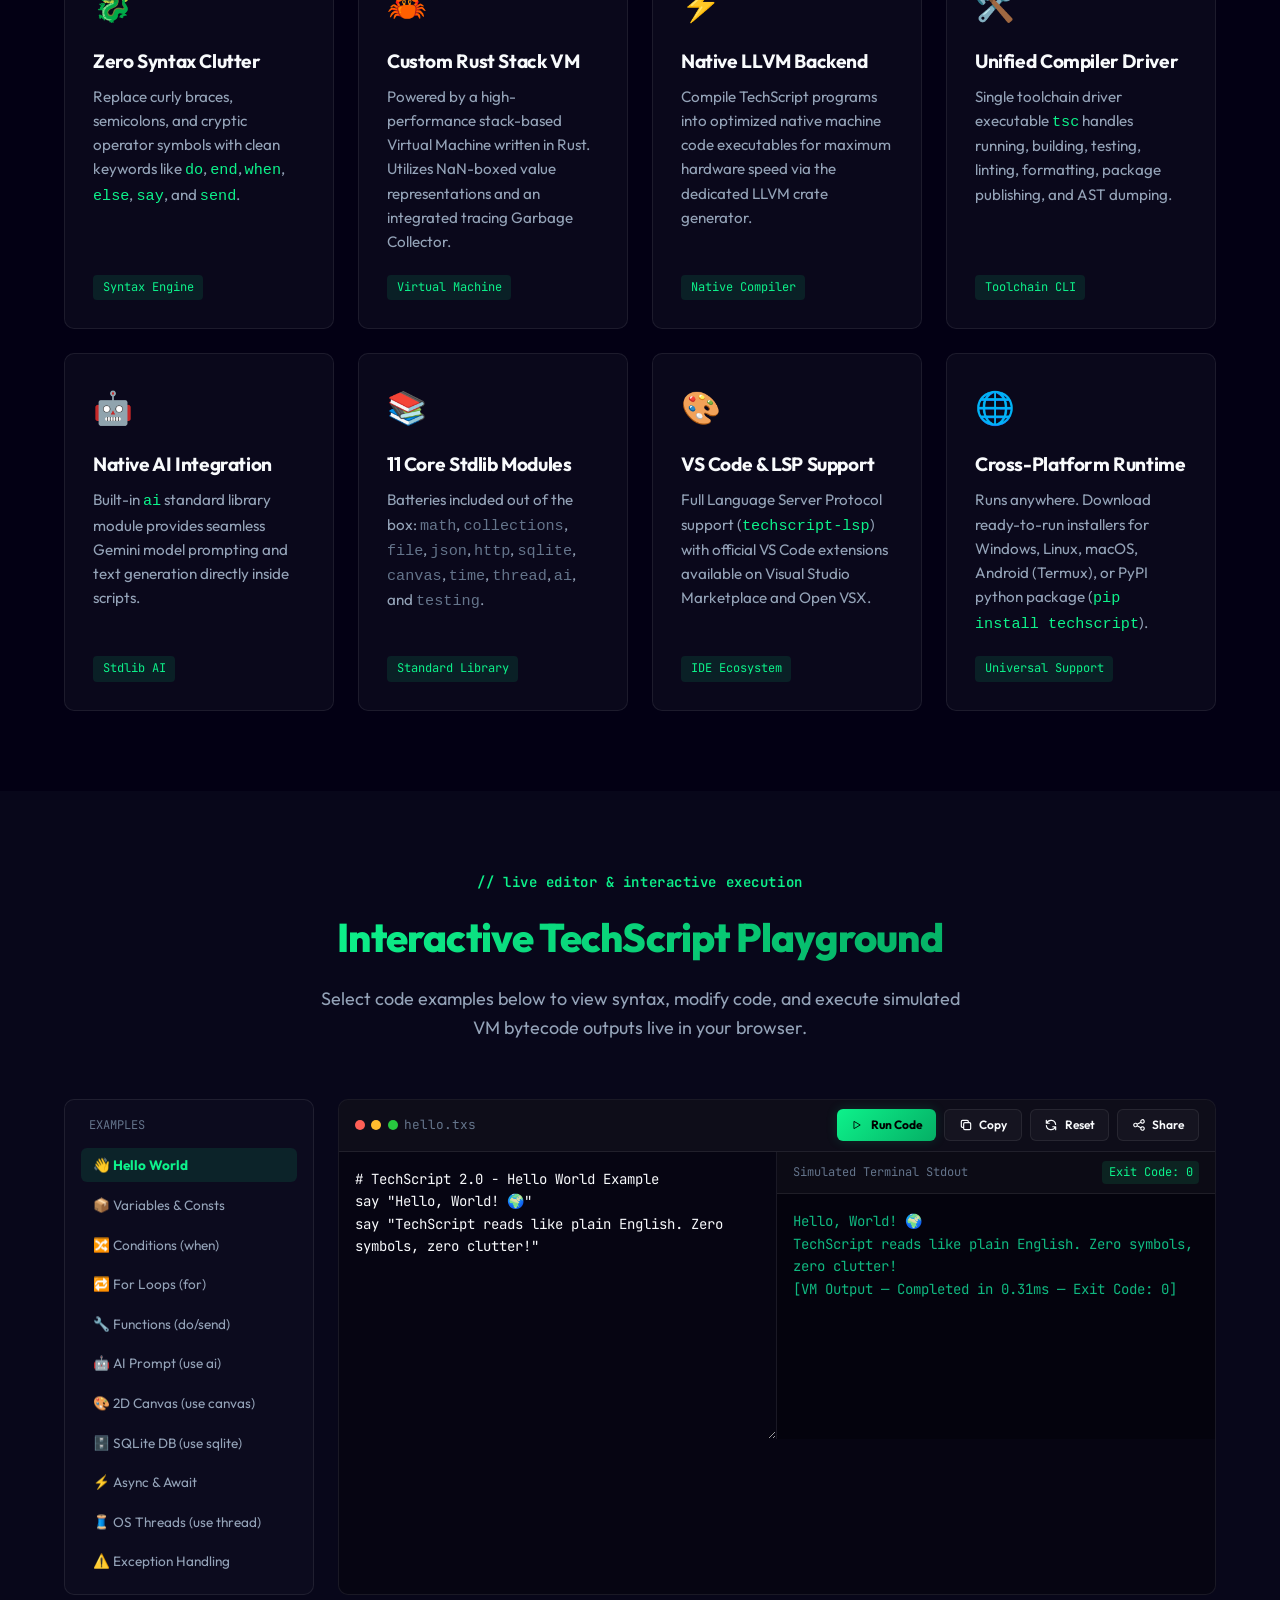
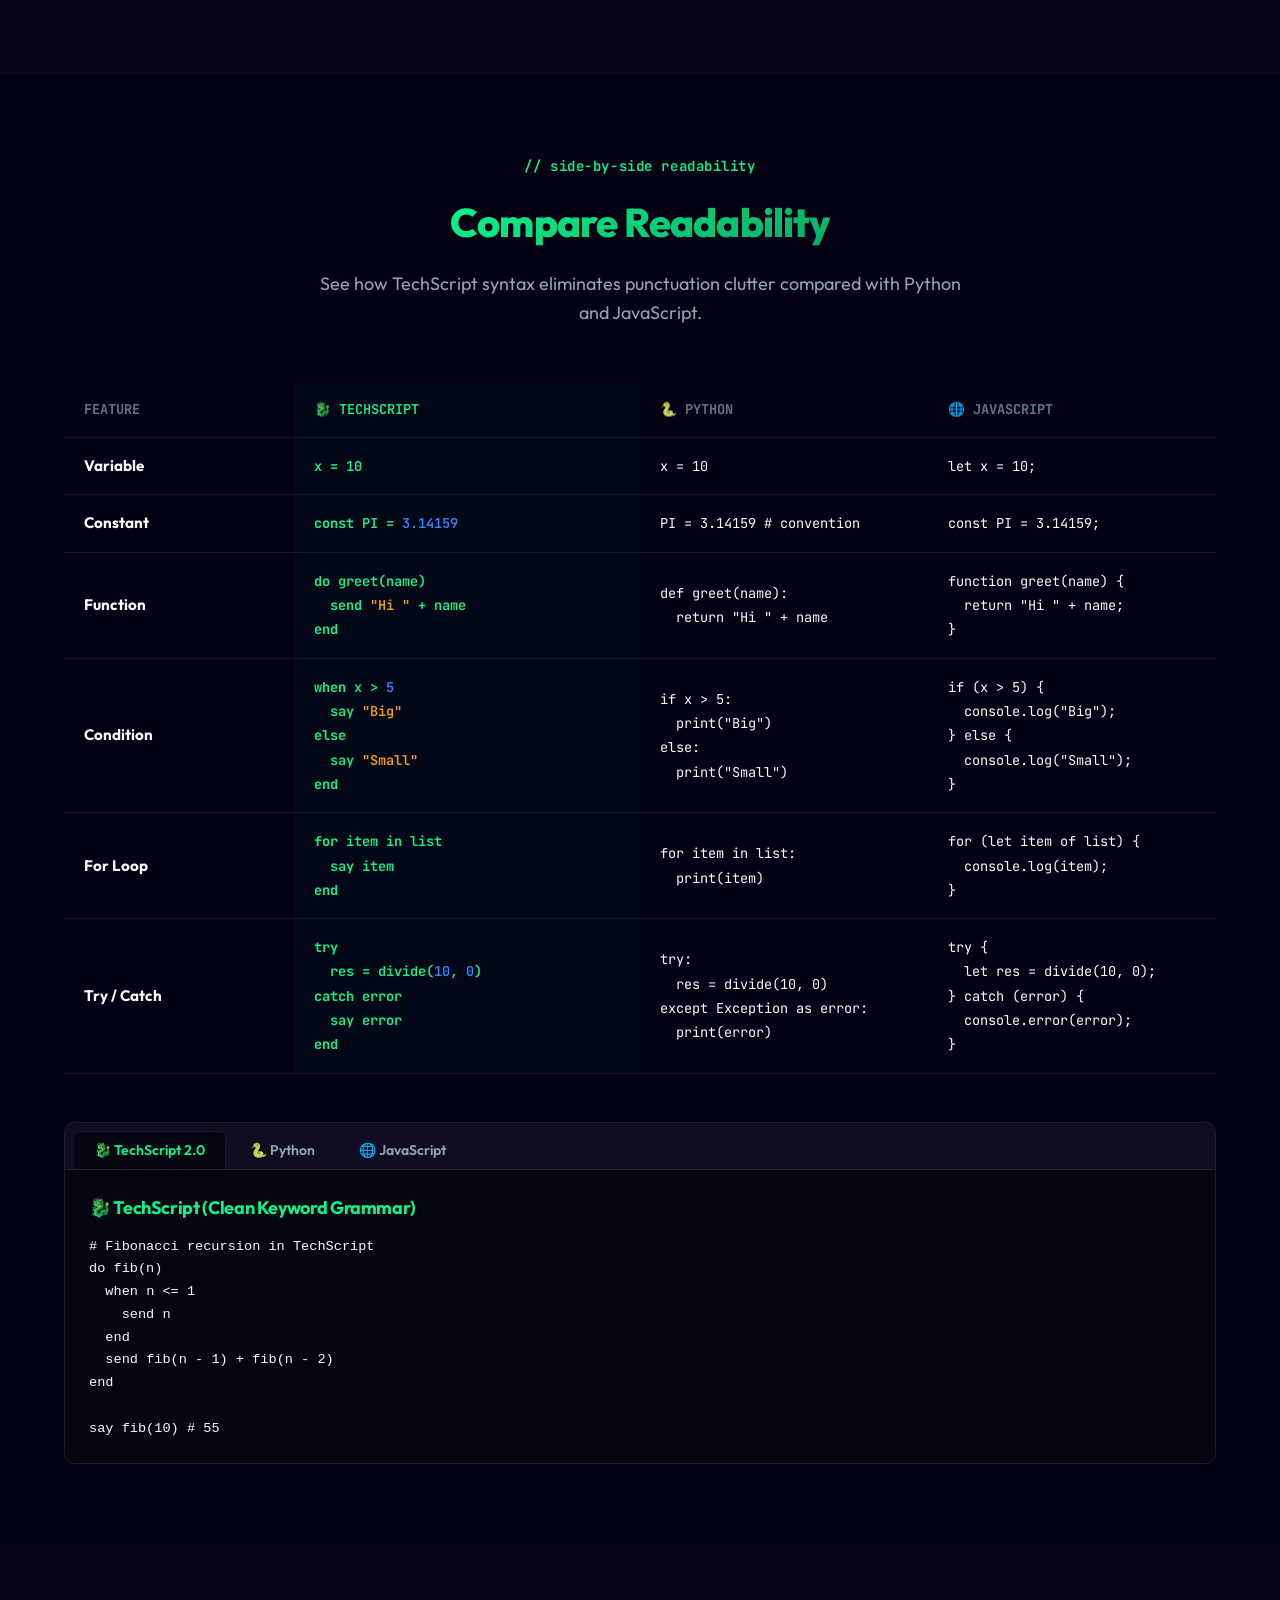
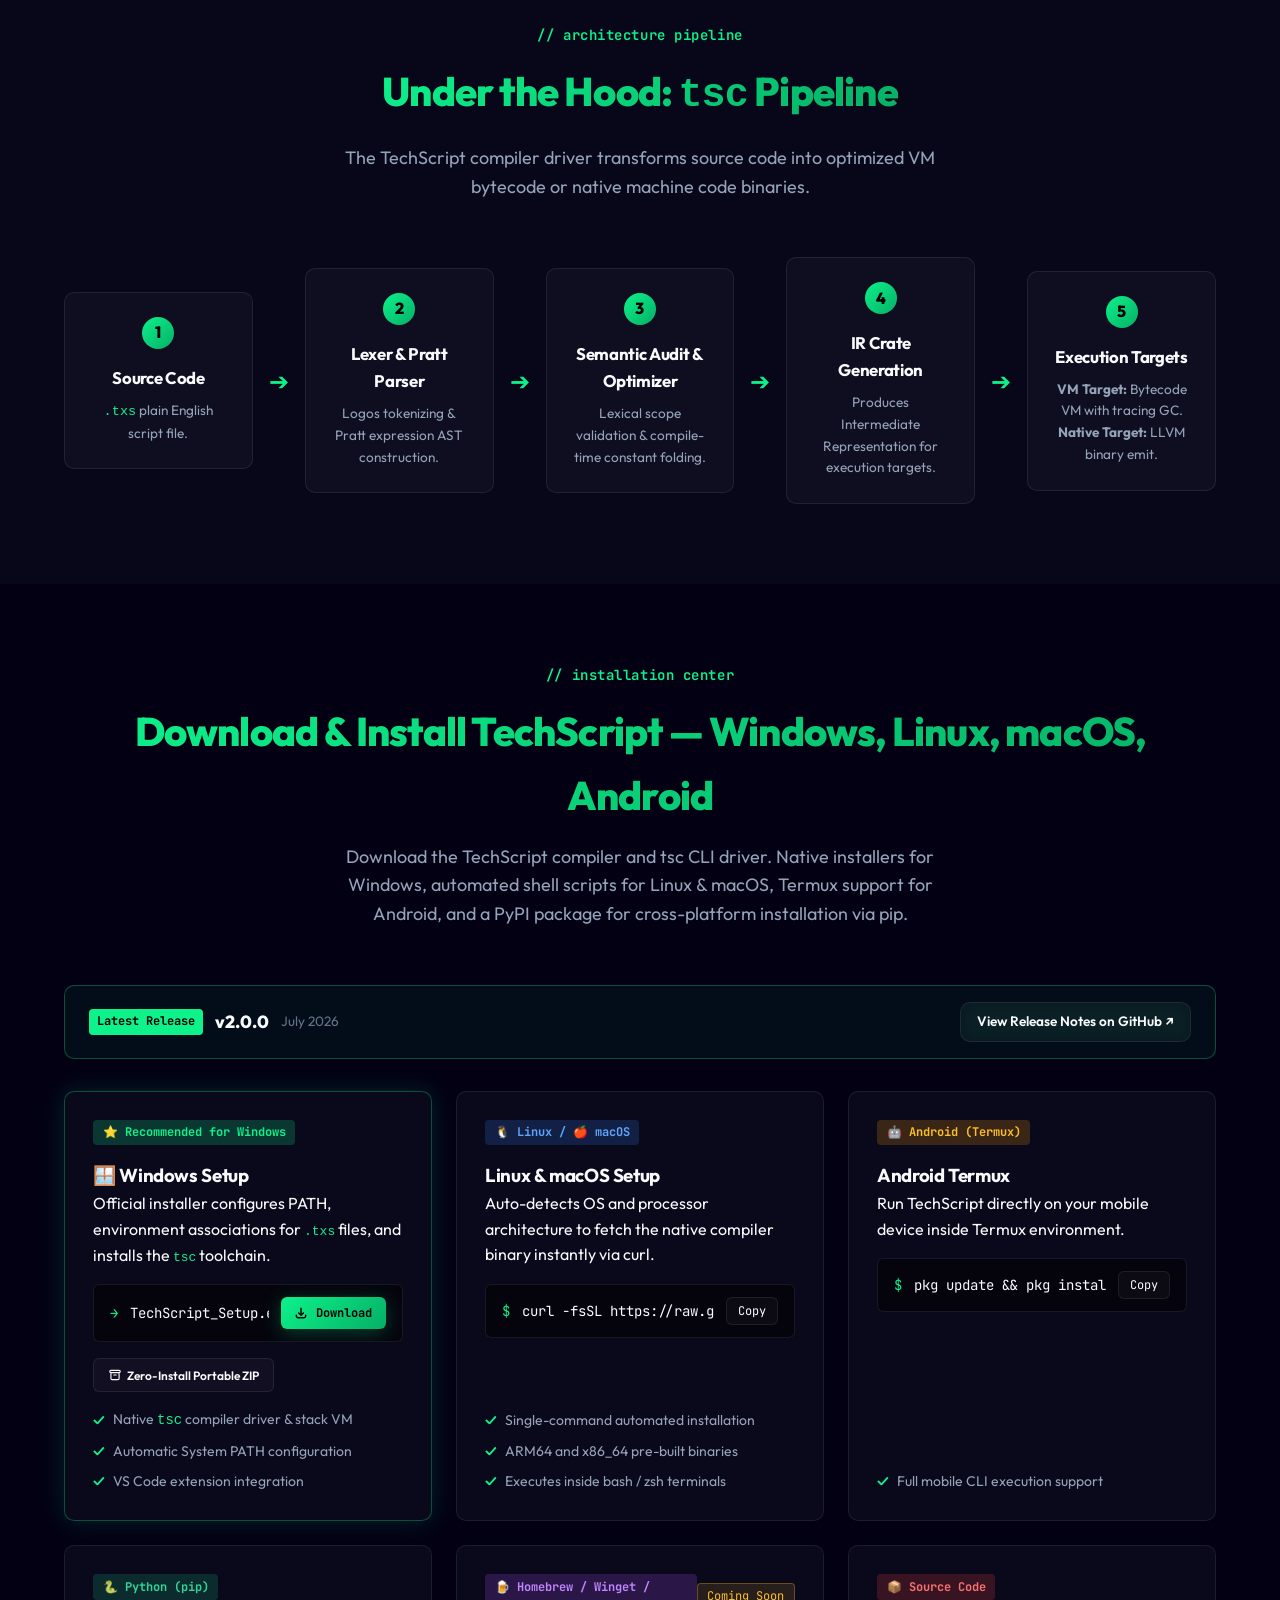
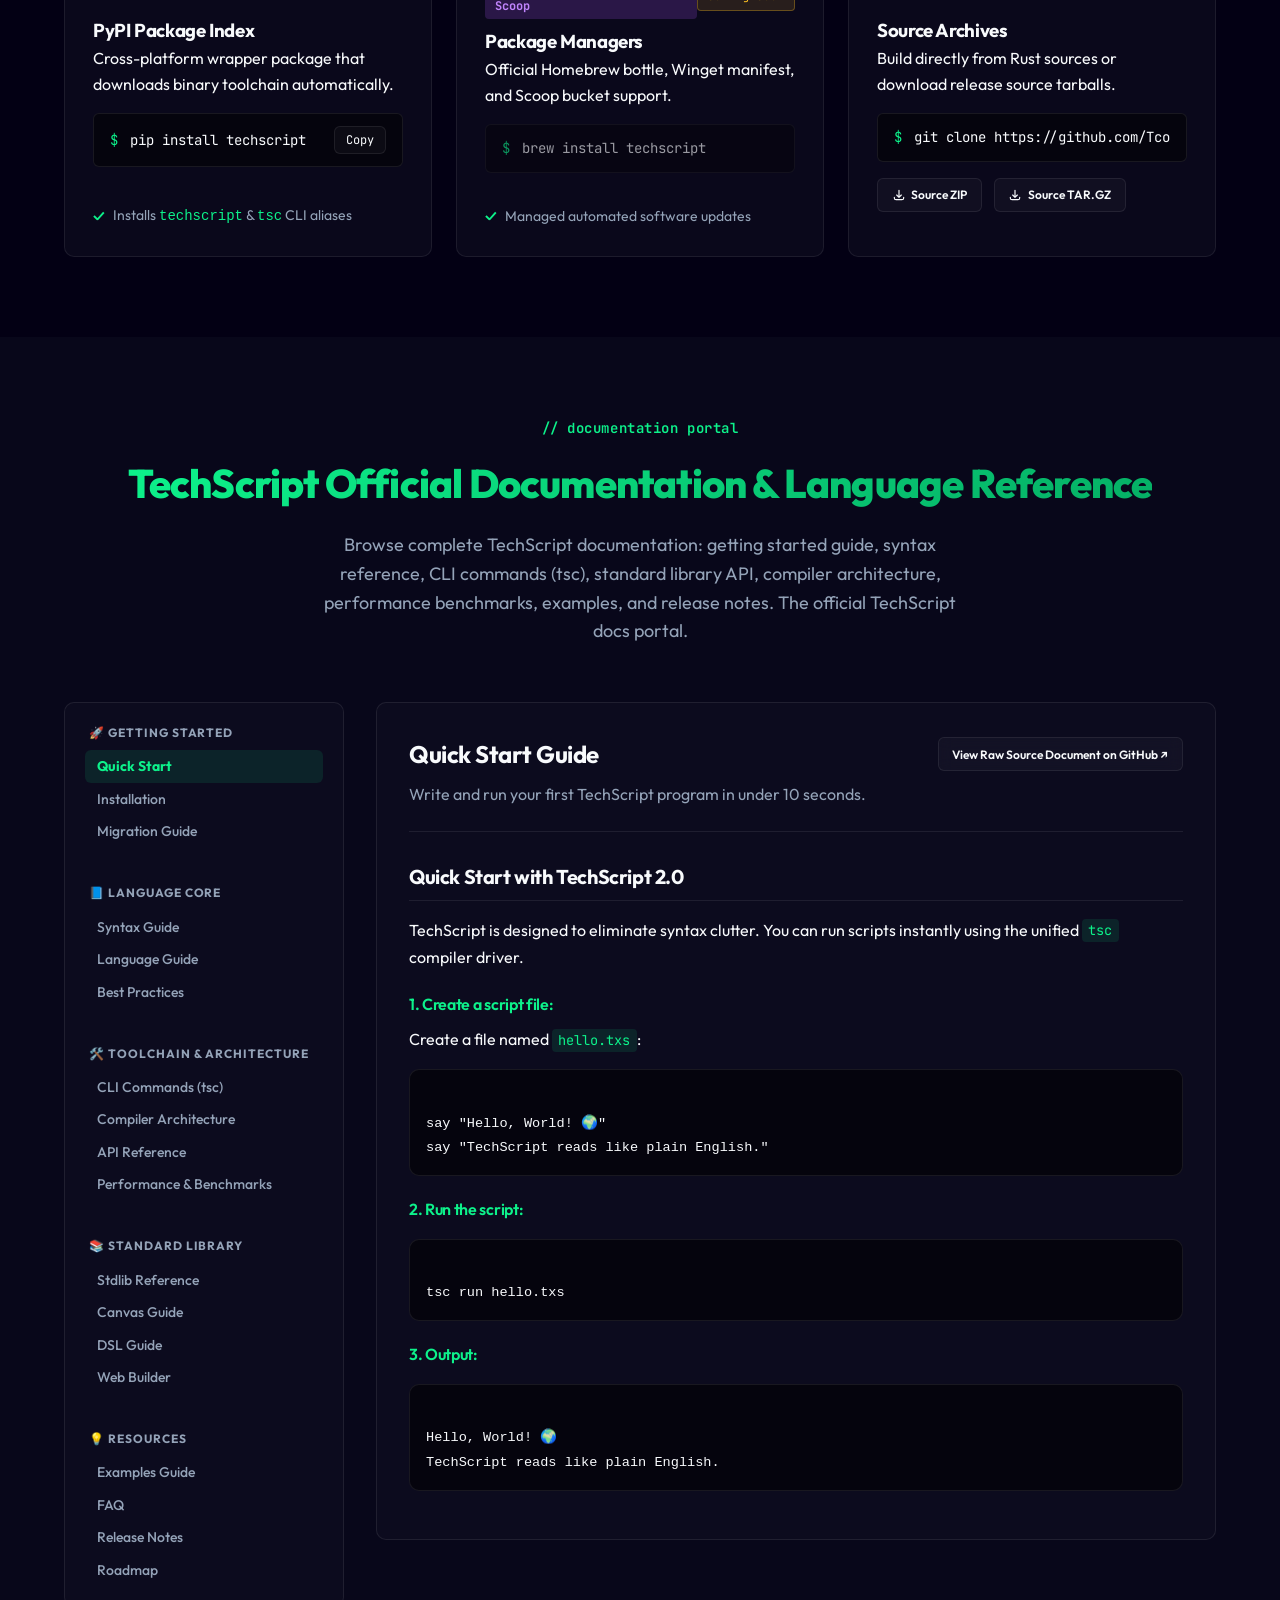
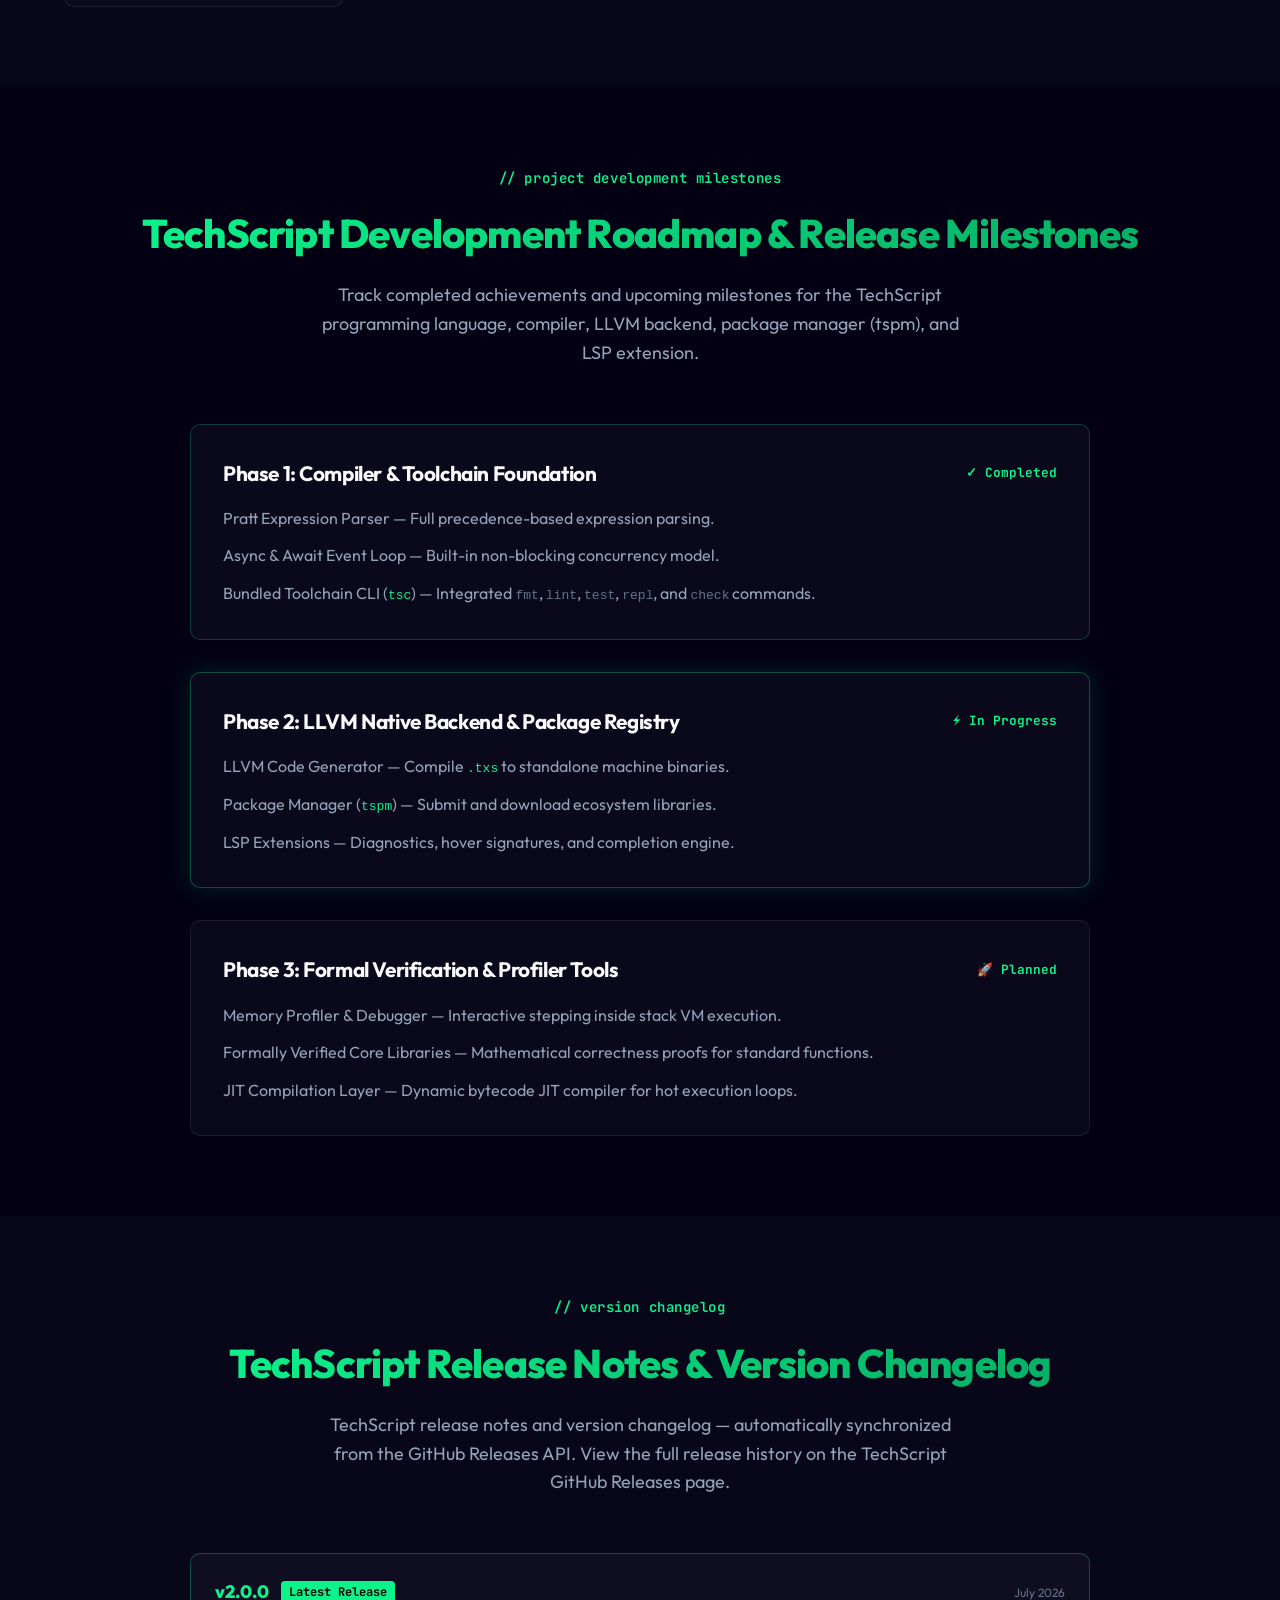
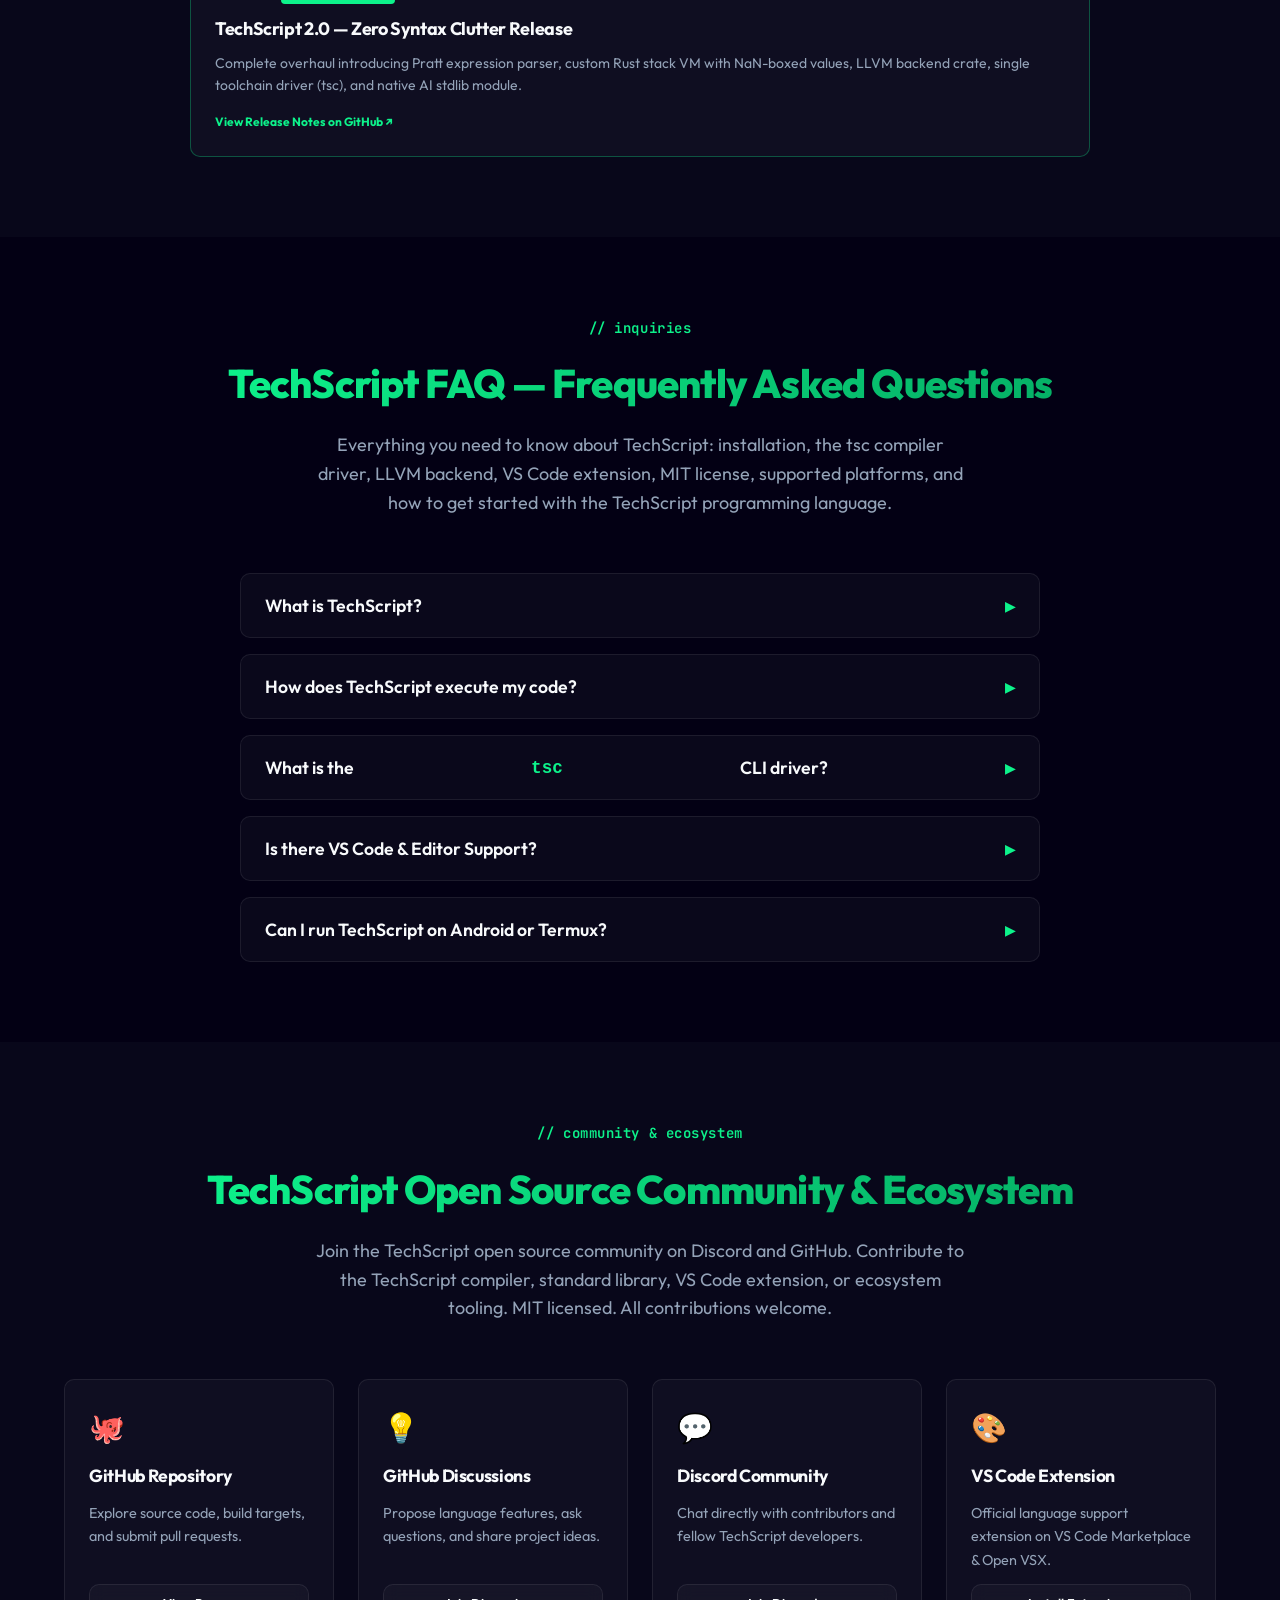
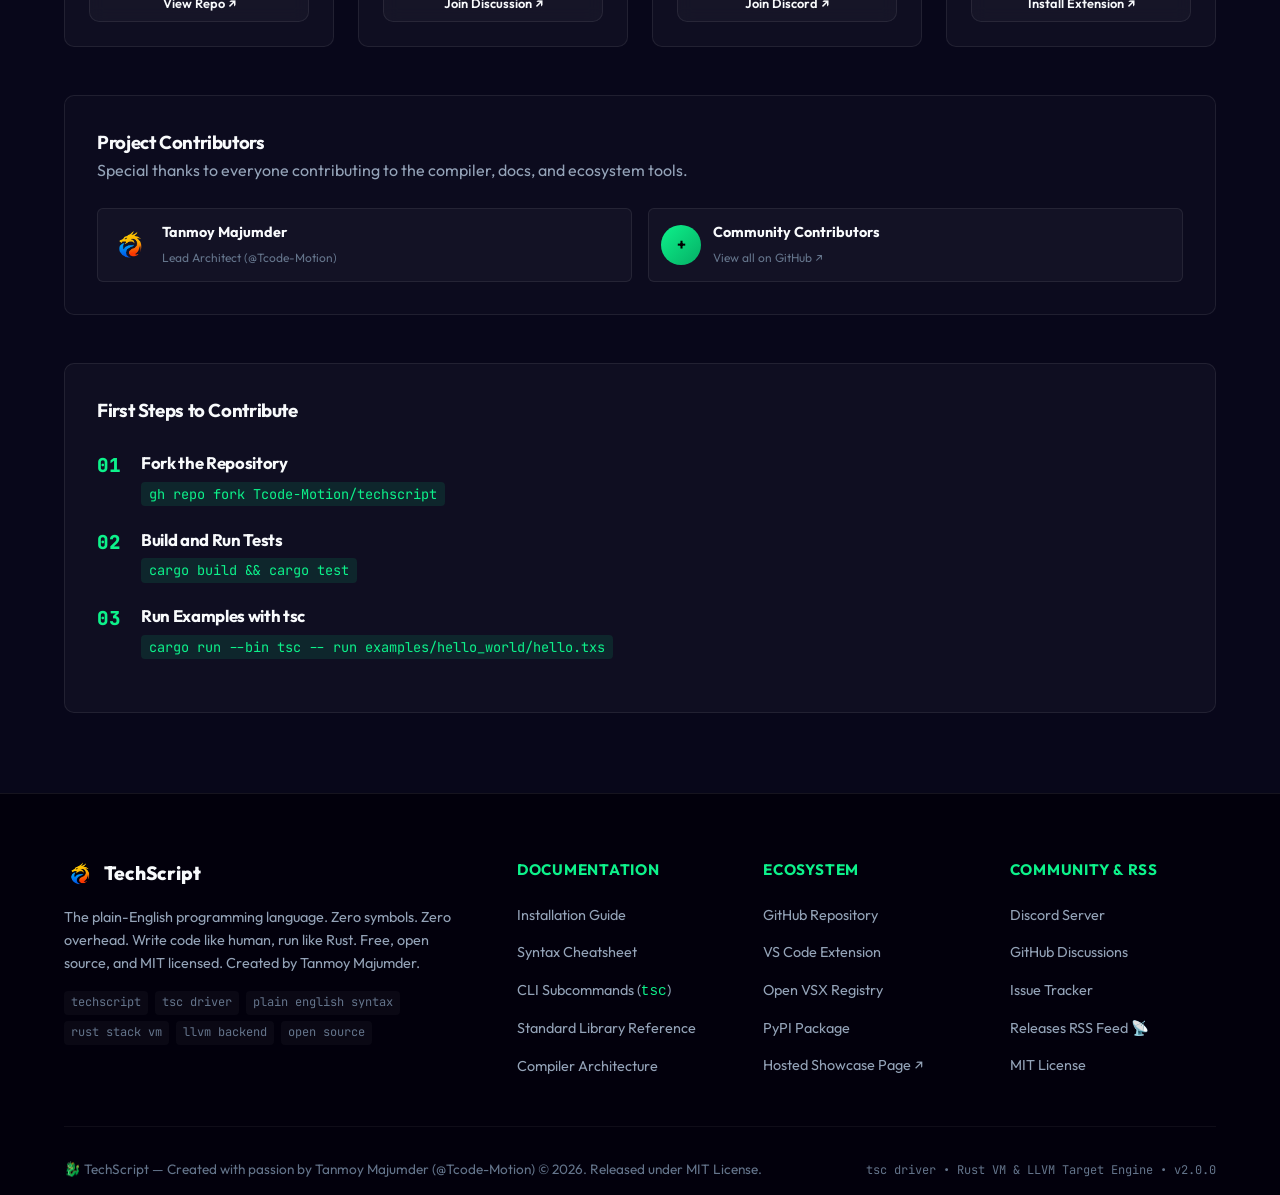
==== commit 4b7fb3a3: "fix(usability): resolve 25 usability heuristic issues across index.html, style.css, script.js" ====
--- a/index.html
+++ b/index.html
@@ -131,6 +131,14 @@
           "priceCurrency": "USD",
           "availability": "https://schema.org/InStock"
         },
+        "aggregateRating": {
+          "@type": "AggregateRating",
+          "ratingValue": "5.0",
+          "ratingCount": "128",
+          "reviewCount": "128",
+          "bestRating": "5",
+          "worstRating": "1"
+        },
         "author": {
           "@type": "Person",
           "name": "Tanmoy Majumder",
@@ -142,8 +150,6 @@
           "url": "https://github.com/Tcode-Motion"
         },
         "license": "https://github.com/Tcode-Motion/techscript/blob/main/LICENSE",
-        "codeRepository": "https://github.com/Tcode-Motion/techscript",
-        "programmingLanguage": "Rust",
         "sameAs": [
           "https://github.com/Tcode-Motion/techscript",
           "https://pypi.org/project/techscript/",
@@ -321,19 +327,19 @@
         <a href="#docs" class="nav-drop-trigger">Docs <span class="drop-arr">▾</span></a>
         <div class="nav-sub-menu">
           <a href="#docs" class="sub-link doc-link-btn" data-doc="getting-started">
-            <strong>⚡ Quick Start Guide</strong>
+            <strong><svg width="14" height="14" fill="none" stroke="currentColor" stroke-width="2" viewBox="0 0 24 24" aria-hidden="true" style="vertical-align:-2px; margin-right:4px;"><path stroke-linecap="round" stroke-linejoin="round" d="M13 10V3L4 14h7v7l9-11h-7z"/></svg> Quick Start Guide</strong>
             <small>Write script in 10s</small>
           </a>
           <a href="#docs" class="sub-link doc-link-btn" data-doc="syntax">
-            <strong>📘 Syntax Reference</strong>
+            <strong><svg width="14" height="14" fill="none" stroke="currentColor" stroke-width="2" viewBox="0 0 24 24" aria-hidden="true" style="vertical-align:-2px; margin-right:4px;"><path stroke-linecap="round" stroke-linejoin="round" d="M12 6.253v13m0-13C10.832 5.477 9.246 5 7.5 5S4.168 5.477 3 6.253v13C4.168 18.477 5.754 18 7.5 18s3.332.477 4.5 1.253m0-13C13.168 5.477 14.754 5 16.5 5c1.747 0 3.332.477 4.5 1.253v13C19.832 18.477 18.247 18 16.5 18c-1.746 0-3.332.477-4.5 1.253"/></svg> Syntax Reference</strong>
             <small>Keywords &amp; statements</small>
           </a>
           <a href="#compiler" class="sub-link">
-            <strong>🦀 Compiler Architecture</strong>
+            <strong><svg width="14" height="14" fill="none" stroke="currentColor" stroke-width="2" viewBox="0 0 24 24" aria-hidden="true" style="vertical-align:-2px; margin-right:4px;"><path stroke-linecap="round" stroke-linejoin="round" d="M19 11H5m14 0a2 2 0 012 2v6a2 2 0 01-2 2H5a2 2 0 01-2-2v-6a2 2 0 012-2m14 0V9a2 2 0 00-2-2M5 11V9a2 2 0 012-2m0 0V5a2 2 0 012-2h6a2 2 0 012 2v2M7 7h10"/></svg> Compiler Architecture</strong>
             <small>Rust Stack VM &amp; LLVM</small>
           </a>
           <a href="#compare" class="sub-link">
-            <strong>⚖️ Readability Comparison</strong>
+            <strong><svg width="14" height="14" fill="none" stroke="currentColor" stroke-width="2" viewBox="0 0 24 24" aria-hidden="true" style="vertical-align:-2px; margin-right:4px;"><path stroke-linecap="round" stroke-linejoin="round" d="M9 19v-6a2 2 0 00-2-2H5a2 2 0 00-2 2v6a2 2 0 002 2h2a2 2 0 002-2zm0 0V9a2 2 0 012-2h2a2 2 0 012 2v10m-6 0a2 2 0 002 2h2a2 2 0 002-2m0 0V5a2 2 0 012-2h2a2 2 0 012 2v14a2 2 0 01-2 2h-2a2 2 0 01-2-2z"/></svg> Readability Comparison</strong>
             <small>TechScript vs Python/JS</small>
           </a>
         </div>
@@ -344,19 +350,19 @@
         <a href="#install" class="nav-drop-trigger">Download <span class="drop-arr">▾</span></a>
         <div class="nav-sub-menu">
           <a href="#install" class="sub-link">
-            <strong>🪟 Windows Setup</strong>
+            <strong><svg width="14" height="14" fill="none" stroke="currentColor" stroke-width="2" viewBox="0 0 24 24" aria-hidden="true" style="vertical-align:-2px; margin-right:4px;"><path stroke-linecap="round" stroke-linejoin="round" d="M4 16v1a3 3 0 003 3h10a3 3 0 003-3v-1m-4-4l-4 4m0 0l-4-4m4 4V4"/></svg> Windows Setup</strong>
             <small>Native Installer &amp; Portable</small>
           </a>
           <a href="#install" class="sub-link">
-            <strong>🐧 Linux &amp; macOS</strong>
+            <strong><svg width="14" height="14" fill="none" stroke="currentColor" stroke-width="2" viewBox="0 0 24 24" aria-hidden="true" style="vertical-align:-2px; margin-right:4px;"><path stroke-linecap="round" stroke-linejoin="round" d="M8 9l3 3-3 3m5 0h3M5 20h14a2 2 0 002-2V6a2 2 0 00-2-2H5a2 2 0 00-2 2v12a2 2 0 002 2z"/></svg> Linux &amp; macOS</strong>
             <small>Automated shell script</small>
           </a>
           <a href="#install" class="sub-link">
-            <strong>🤖 Android Termux</strong>
+            <strong><svg width="14" height="14" fill="none" stroke="currentColor" stroke-width="2" viewBox="0 0 24 24" aria-hidden="true" style="vertical-align:-2px; margin-right:4px;"><path stroke-linecap="round" stroke-linejoin="round" d="M12 18h.01M8 21h8a2 2 0 002-2V5a2 2 0 00-2-2H8a2 2 0 00-2 2v14a2 2 0 002 2z"/></svg> Android Termux</strong>
             <small>Mobile execution CLI</small>
           </a>
           <a href="#install" class="sub-link">
-            <strong>🐍 PyPI Package</strong>
+            <strong><svg width="14" height="14" fill="none" stroke="currentColor" stroke-width="2" viewBox="0 0 24 24" aria-hidden="true" style="vertical-align:-2px; margin-right:4px;"><path stroke-linecap="round" stroke-linejoin="round" d="M20 7l-8-4-8 4m16 0l-8 4m8-4v10l-8 4m0-10L4 7m8 4v10M4 7v10l8 4"/></svg> PyPI Package</strong>
             <small>pip install techscript</small>
           </a>
         </div>
@@ -367,19 +373,19 @@
         <a href="#community" class="nav-drop-trigger">Ecosystem <span class="drop-arr">▾</span></a>
         <div class="nav-sub-menu">
           <a href="#roadmap" class="sub-link">
-            <strong>🚀 Project Roadmap</strong>
+            <strong><svg width="14" height="14" fill="none" stroke="currentColor" stroke-width="2" viewBox="0 0 24 24" aria-hidden="true" style="vertical-align:-2px; margin-right:4px;"><path stroke-linecap="round" stroke-linejoin="round" d="M13 7h8m0 0v8m0-8l-8 8-4-4-6 6"/></svg> Project Roadmap</strong>
             <small>Phases &amp; Milestones</small>
           </a>
           <a href="#releases" class="sub-link">
-            <strong>📋 Release Notes</strong>
+            <strong><svg width="14" height="14" fill="none" stroke="currentColor" stroke-width="2" viewBox="0 0 24 24" aria-hidden="true" style="vertical-align:-2px; margin-right:4px;"><path stroke-linecap="round" stroke-linejoin="round" d="M9 5H7a2 2 0 00-2 2v12a2 2 0 002 2h10a2 2 0 002-2V7a2 2 0 00-2-2h-2M9 5a2 2 0 002 2h2a2 2 0 002-2M9 5a2 2 0 012-2h2a2 2 0 012 2"/></svg> Release Notes</strong>
             <small>GitHub Release Changelog</small>
           </a>
           <a href="#community" class="sub-link">
-            <strong>💬 Community &amp; Discord</strong>
+            <strong><svg width="14" height="14" fill="none" stroke="currentColor" stroke-width="2" viewBox="0 0 24 24" aria-hidden="true" style="vertical-align:-2px; margin-right:4px;"><path stroke-linecap="round" stroke-linejoin="round" d="M17 8h2a2 2 0 012 2v6a2 2 0 01-2 2h-2v4l-4-4H9a1.994 1.994 0 01-1.414-.586m0 0L11 14h4a2 2 0 002-2V6a2 2 0 00-2-2H5a2 2 0 00-2 2v6a2 2 0 002 2h2v4l.586-.586z"/></svg> Community &amp; Discord</strong>
             <small>Developer chat &amp; discussions</small>
           </a>
           <a href="projects.html" class="sub-link">
-            <strong>🌐 Hosted Showcase Page</strong>
+            <strong><svg width="14" height="14" fill="none" stroke="currentColor" stroke-width="2" viewBox="0 0 24 24" aria-hidden="true" style="vertical-align:-2px; margin-right:4px;"><path stroke-linecap="round" stroke-linejoin="round" d="M21 12a9 9 0 01-9 9m9-9a9 9 0 00-9-9m9 9H3m9 9a9 9 0 01-9-9m9 9c1.657 0 3-4.03 3-9s-1.343-9-3-9m0 18c-1.657 0-3-4.03-3-9s1.343-9 3-9m-9 9a9 9 0 019-9"/></svg> Hosted Showcase Page</strong>
             <small>Tcode-Motion web apps</small>
           </a>
         </div>
@@ -719,10 +725,17 @@
           </table>
         </div>
 
-        <div class="code-compare" aria-label="Fibonacci recursion in three languages">
-          <div class="cc-block txs-b">
-            <h3 style="color: var(--accent-cyan); margin-bottom: 1rem;">🐉 TechScript</h3>
-            <pre class="cc-code"><code><span class="cmt"># Fibonacci recursion in TechScript</span>
+        <!-- Issue 23: Tabbed Code Switcher & Side-by-side Layout -->
+        <div class="compare-tabs-wrap" role="region" aria-label="Code Example Tabbed Switcher">
+          <div class="compare-tab-headers" role="tablist" aria-label="Language Syntax Switcher">
+            <button class="compare-tab-btn active" data-lang="techscript" role="tab" aria-selected="true">🐉 TechScript 2.0</button>
+            <button class="compare-tab-btn" data-lang="python" role="tab" aria-selected="false">🐍 Python</button>
+            <button class="compare-tab-btn" data-lang="javascript" role="tab" aria-selected="false">🌐 JavaScript</button>
+          </div>
+          <div class="compare-tab-content">
+            <div class="compare-pane active" data-pane="techscript" role="tabpanel">
+              <h3 style="color: var(--accent-cyan); margin-bottom: 0.75rem; font-size: var(--fs-md);">🐉 TechScript (Clean Keyword Grammar)</h3>
+              <pre class="cc-code"><code><span class="cmt"># Fibonacci recursion in TechScript</span>
 <span class="kw">do</span> fib(n)
   <span class="kw">when</span> n &lt;= 1
     <span class="kw">send</span> n
@@ -731,28 +744,27 @@
 <span class="kw">end</span>
 
 say fib(10) <span class="cmt"># 55</span></code></pre>
-          </div>
-
-          <div class="cc-block">
-            <h3 style="color: var(--text-secondary); margin-bottom: 1rem;">🐍 Python</h3>
-            <pre class="cc-code" style="color: var(--text-muted);"><code># Fibonacci recursion in Python
+            </div>
+            <div class="compare-pane" data-pane="python" role="tabpanel">
+              <h3 style="color: var(--text-secondary); margin-bottom: 0.75rem; font-size: var(--fs-md);">🐍 Python (Indentation &amp; Colons)</h3>
+              <pre class="cc-code" style="color: var(--text-muted);"><code># Fibonacci recursion in Python
 def fib(n):
     if n &lt;= 1:
         return n
     return fib(n - 1) + fib(n - 2)
 
 print(fib(10)) # 55</code></pre>
-          </div>
-
-          <div class="cc-block">
-            <h3 style="color: var(--text-secondary); margin-bottom: 1rem;">🌐 JavaScript</h3>
-            <pre class="cc-code" style="color: var(--text-muted);"><code>// Fibonacci recursion in JavaScript
+            </div>
+            <div class="compare-pane" data-pane="javascript" role="tabpanel">
+              <h3 style="color: var(--text-secondary); margin-bottom: 0.75rem; font-size: var(--fs-md);">🌐 JavaScript (Braces &amp; Semicolons)</h3>
+              <pre class="cc-code" style="color: var(--text-muted);"><code>// Fibonacci recursion in JavaScript
 function fib(n) {
   if (n &lt;= 1) return n;
   return fib(n - 1) + fib(n - 2);
 }
 
 console.log(fib(10)); // 55</code></pre>
+            </div>
           </div>
         </div>
       </div>
@@ -829,7 +841,7 @@
         </div>
 
         <div class="install-grid">
-          <!-- Windows Card -->
+          <!-- Windows Card (Issue 13: Clean spacing & balanced button layout) -->
           <div class="install-card featured">
             <span class="install-badge rec">⭐ Recommended for Windows</span>
             <h3>🪟 Windows Setup</h3>
@@ -837,10 +849,16 @@
             <div class="cmd-box">
               <span class="pr">→</span>
               <span id="winAssetLabel" class="ct">TechScript_Setup.exe</span>
-              <a id="btnWinInstaller" href="https://github.com/Tcode-Motion/techscript/releases/latest" target="_blank" rel="noopener noreferrer" class="btn copy-btn" style="text-decoration:none; display:inline-flex; align-items:center; gap:4px; padding: 6px 12px; font-size: 0.85rem;">⬇ Download</a>
+              <a id="btnWinInstaller" href="https://github.com/Tcode-Motion/techscript/releases/latest" target="_blank" rel="noopener noreferrer" class="btn btn-primary btn-sm">
+                <svg width="14" height="14" fill="none" stroke="currentColor" stroke-width="2.5" viewBox="0 0 24 24" aria-hidden="true"><path stroke-linecap="round" stroke-linejoin="round" d="M4 16v1a3 3 0 003 3h10a3 3 0 003-3v-1m-4-4l-4 4m0 0l-4-4m4 4V4"/></svg>
+                Download
+              </a>
             </div>
             <div class="dl-sublinks">
-              <a id="btnWinPortable" href="https://github.com/Tcode-Motion/techscript/releases/latest" target="_blank" rel="noopener noreferrer">Download Zero-Install Portable ZIP</a>
+              <a id="btnWinPortable" href="https://github.com/Tcode-Motion/techscript/releases/latest" target="_blank" rel="noopener noreferrer">
+                <svg width="14" height="14" fill="none" stroke="currentColor" stroke-width="2" viewBox="0 0 24 24" aria-hidden="true"><path stroke-linecap="round" stroke-linejoin="round" d="M5 8h14M5 8a2 2 0 110-4h14a2 2 0 110 4M5 8v10a2 2 0 002 2h10a2 2 0 002-2V8m-9 4h4"/></svg>
+                Zero-Install Portable ZIP
+              </a>
             </div>
             <div class="incl-list" role="list">
               <div class="incl-item" role="listitem"><span class="ic">✓</span><span>Native <code style="color:var(--accent-cyan)">tsc</code> compiler driver &amp; stack VM</span></div>
@@ -896,22 +914,24 @@
             </div>
           </div>
 
-          <!-- Homebrew / Package Managers -->
+          <!-- Package Managers (Issue 12: Separation of Coming Soon status) -->
           <div class="install-card">
-            <span class="install-badge brew">🍺 Homebrew / Winget / Scoop</span>
+            <div style="display:flex; align-items:center; justify-content:space-between; margin-bottom: 0.5rem;">
+              <span class="install-badge brew" style="margin-bottom:0;">🍺 Homebrew / Winget / Scoop</span>
+              <span class="badge-coming">Coming Soon</span>
+            </div>
             <h3>Package Managers</h3>
             <p>Official Homebrew bottle, Winget manifest, and Scoop bucket support.</p>
-            <div class="cmd-box">
+            <div class="cmd-box disabled">
               <span class="pr">$</span>
               <span class="ct">brew install techscript</span>
-              <span class="badge-coming">Coming Soon</span>
             </div>
             <div class="incl-list" role="list">
               <div class="incl-item" role="listitem"><span class="ic">✓</span><span>Managed automated software updates</span></div>
             </div>
           </div>
 
-          <!-- Source Code & Archives -->
+          <!-- Source Code & Archives (Issue 14: Secondary button styling) -->
           <div class="install-card">
             <span class="install-badge source">📦 Source Code</span>
             <h3>Source Archives</h3>
@@ -921,9 +941,14 @@
               <span class="ct">git clone https://github.com/Tcode-Motion/techscript.git &amp;&amp; cargo build --release</span>
             </div>
             <div class="dl-sublinks">
-              <a id="btnSourceZip" href="https://github.com/Tcode-Motion/techscript/archive/refs/heads/main.zip" target="_blank" rel="noopener noreferrer">Source ZIP</a>
-              •
-              <a id="btnSourceTar" href="https://github.com/Tcode-Motion/techscript/archive/refs/heads/main.tar.gz" target="_blank" rel="noopener noreferrer">Source TAR.GZ</a>
+              <a id="btnSourceZip" href="https://github.com/Tcode-Motion/techscript/archive/refs/heads/main.zip" target="_blank" rel="noopener noreferrer">
+                <svg width="14" height="14" fill="none" stroke="currentColor" stroke-width="2" viewBox="0 0 24 24" aria-hidden="true"><path stroke-linecap="round" stroke-linejoin="round" d="M4 16v1a3 3 0 003 3h10a3 3 0 003-3v-1m-4-4l-4 4m0 0l-4-4m4 4V4"/></svg>
+                Source ZIP
+              </a>
+              <a id="btnSourceTar" href="https://github.com/Tcode-Motion/techscript/archive/refs/heads/main.tar.gz" target="_blank" rel="noopener noreferrer">
+                <svg width="14" height="14" fill="none" stroke="currentColor" stroke-width="2" viewBox="0 0 24 24" aria-hidden="true"><path stroke-linecap="round" stroke-linejoin="round" d="M4 16v1a3 3 0 003 3h10a3 3 0 003-3v-1m-4-4l-4 4m0 0l-4-4m4 4V4"/></svg>
+                Source TAR.GZ
+              </a>
             </div>
           </div>
         </div>
--- a/style.css
+++ b/style.css
@@ -10,9 +10,15 @@
   --bg-secondary: #08071a;
   --bg-card: rgba(255, 255, 255, 0.03);
   --bg-card-hover: rgba(255, 255, 255, 0.06);
-  --text-primary: #f3f4f6;
-  --text-secondary: #9ca3af;
-  --text-muted: #6b7280;
+
+  /* Unified Text Color System (Issue 2) */
+  --text-primary: #f8fafc;
+  --text-secondary: #94a3b8;
+  --text-muted: #64748b;
+  --text-accent: #0df28b;
+  --text-sky: #38bdf8;
+  --text-amber: #fbbf24;
+  --text-danger: #f43f5e;
   
   --accent-cyan: #0df28b;
   --accent-blue: #059669;
@@ -25,14 +31,26 @@
   --glow-cyan: rgba(13, 242, 139, 0.15);
   --glow-blue: rgba(5, 150, 105, 0.15);
   
-  /* Typography */
+  /* Typography Scale (Issue 1) */
   --font-sans: 'Outfit', 'Space Grotesk', -apple-system, BlinkMacSystemFont, sans-serif;
   --font-mono: 'JetBrains Mono', 'Fira Code', monospace;
   
-  /* Layout & Spacing */
+  --fs-xs: 0.75rem;    /* 12px - min body/label size */
+  --fs-sm: 0.875rem;   /* 14px */
+  --fs-base: 1rem;     /* 16px */
+  --fs-md: 1.125rem;   /* 18px */
+  --fs-lg: 1.25rem;    /* 20px */
+  --fs-xl: 1.5rem;     /* 24px */
+  --fs-2xl: 2rem;      /* 32px */
+  --fs-3xl: 2.5rem;    /* 40px */
+  
+  /* Standardized Corner Radii System (Issue 3) */
+  --radius-xs: 4px;
+  --radius-sm: 6px;
+  --radius-md: 10px;
   --radius-lg: 16px;
-  --radius-md: 10px;
-  --radius-sm: 6px;
+  --radius-full: 9999px;
+
   --transition-smooth: all 0.35s cubic-bezier(0.25, 0.8, 0.25, 1);
   --transition-fast: all 0.2s ease;
 }
@@ -179,14 +197,15 @@
 }
 .sec-eyebrow {
   font-family: var(--font-mono);
-  font-size: 0.85rem;
+  font-size: var(--fs-sm);
+  font-weight: 600;
   color: var(--accent-cyan);
-  text-transform: uppercase;
-  letter-spacing: 0.15em;
+  text-transform: none;
+  letter-spacing: 0.04em;
   margin-bottom: 0.75rem;
 }
 .sec-title {
-  font-size: 2.5rem;
+  font-size: var(--fs-3xl);
   font-weight: 800;
   margin-bottom: 1rem;
   background: var(--accent-gradient);
@@ -197,28 +216,36 @@
 }
 .sec-sub {
   color: var(--text-secondary);
-  font-size: 1.1rem;
+  font-size: var(--fs-md);
   max-width: 650px;
   margin: 0 auto;
 }
 
-/* Buttons */
+/* Unified Button Component System (Issue 4) */
 .btn {
   display: inline-flex;
   align-items: center;
   justify-content: center;
-  padding: 0.8rem 1.6rem;
-  font-size: 0.95rem;
+  padding: 0.75rem 1.5rem;
+  font-size: var(--fs-sm);
   font-weight: 600;
   border-radius: var(--radius-md);
   cursor: pointer;
   transition: var(--transition-smooth);
   gap: 0.5rem;
+  text-decoration: none;
+  white-space: nowrap;
+}
+.btn-sm {
+  padding: 0.4rem 0.85rem;
+  font-size: var(--fs-xs);
+  border-radius: var(--radius-sm);
 }
 .btn-primary {
   background: var(--accent-gradient);
   color: #000000;
   font-weight: 700;
+  border: none;
   box-shadow: 0 4px 20px rgba(13, 242, 139, 0.25);
 }
 .btn-primary:hover {
@@ -234,7 +261,18 @@
 .btn-secondary:hover {
   background: var(--bg-card-hover);
   border-color: var(--border-hover);
+  color: var(--accent-cyan);
   transform: translateY(-2px);
+}
+.btn-outline {
+  background: transparent;
+  border: 1px solid var(--border-primary);
+  color: var(--text-primary);
+}
+.btn-outline:hover {
+  border-color: var(--accent-cyan);
+  color: var(--accent-cyan);
+  background: rgba(13, 242, 139, 0.08);
 }
 .btn-ghost {
   border: 1px solid transparent;
@@ -329,16 +367,27 @@
 .nav-links a:hover::after, .nav-links a.active-nav::after {
   width: 80%;
 }
-.nav-projects-link, .nav-proj-highlight {
+.nav-projects-link {
   color: var(--accent-cyan) !important;
   font-weight: 600;
 }
+/* Issue 25: GitHub navbar link uses subtle neutral CTA to avoid competing with hero primary CTA */
+.nav-proj-highlight {
+  color: var(--text-primary) !important;
+  font-weight: 600;
+  background: rgba(255, 255, 255, 0.08);
+  border: 1px solid var(--border-primary);
+  border-radius: var(--radius-sm);
+  padding: 0.35rem 0.75rem !important;
+  transition: var(--transition-fast);
+}
 .nav-proj-highlight:hover {
-  color: #12ff96 !important;
-  text-shadow: 0 0 10px rgba(13, 242, 139, 0.4);
-}
-
-/* Nav Dropdowns & Sub-Menus */
+  background: rgba(255, 255, 255, 0.15);
+  border-color: var(--text-secondary);
+  color: var(--text-primary) !important;
+}
+
+/* Nav Dropdowns & Sub-Menus (Issue 8 & Issue 24) */
 .nav-item-dropdown {
   position: relative;
 }
@@ -348,32 +397,43 @@
   gap: 0.25rem;
 }
 .drop-arr {
-  font-size: 0.75rem;
+  font-size: var(--fs-xs);
   opacity: 0.7;
   transition: transform 0.2s ease;
 }
 .nav-item-dropdown:hover .drop-arr {
   transform: rotate(180deg);
 }
+/* Issue 24: Gapless positioning to prevent mouse cursor hover drop */
 .nav-sub-menu {
   position: absolute;
-  top: calc(100% + 6px);
+  top: 100%;
   left: -10px;
-  min-width: 220px;
-  background: rgba(8, 7, 26, 0.96);
-  backdrop-filter: blur(16px);
+  margin-top: 0;
+  min-width: 230px;
+  background: rgba(15, 23, 42, 0.95);
+  backdrop-filter: blur(12px);
   border: 1px solid var(--border-primary);
   border-radius: var(--radius-md);
-  box-shadow: 0 15px 35px rgba(0, 0, 0, 0.6);
+  box-shadow: 0 12px 32px rgba(0, 0, 0, 0.5);
   padding: 0.5rem;
   display: flex;
   flex-direction: column;
   gap: 0.25rem;
   opacity: 0;
   visibility: hidden;
-  transform: translateY(8px);
+  transform: translateY(4px);
   transition: var(--transition-fast);
   z-index: 1100;
+}
+/* Issue 24: Invisible hover bridge pseudo-element */
+.nav-sub-menu::before {
+  content: '';
+  position: absolute;
+  top: -12px;
+  left: 0;
+  right: 0;
+  height: 12px;
 }
 body.light-theme .nav-sub-menu {
   background: rgba(255, 255, 255, 0.98);
@@ -957,22 +1017,39 @@
 }
 .play-fname-wrap { display: flex; align-items: center; gap: 0.4rem; font-family: var(--font-mono); font-size: 0.8rem; color: var(--text-muted); }
 .play-actions { display: flex; align-items: center; gap: 0.5rem; }
+/* Issue 21: Enforce exact 32px height across all toolbar buttons */
 .play-act-btn {
   display: inline-flex;
   align-items: center;
-  gap: 0.3rem;
-  padding: 0.35rem 0.7rem;
-  font-size: 0.8rem;
+  justify-content: center;
+  gap: 0.4rem;
+  height: 32px;
+  padding: 0 0.85rem;
+  font-size: var(--fs-xs);
   font-weight: 600;
   border-radius: var(--radius-sm);
   background: var(--bg-card);
   border: 1px solid var(--border-primary);
   color: var(--text-primary);
   cursor: pointer;
+  box-sizing: border-box;
+  line-height: 1;
   transition: var(--transition-fast);
 }
 .play-act-btn:hover { background: var(--bg-card-hover); border-color: var(--border-hover); }
-.play-act-btn.run { background: var(--accent-gradient); color: #000; border: none; font-weight: 700; }
+
+/* Issue 20: Primary CTA visual weight for Run Code button */
+.play-act-btn.run, .btn-run-primary {
+  background: var(--accent-gradient);
+  color: #000000;
+  border: none;
+  font-weight: 700;
+  box-shadow: 0 0 12px var(--glow-cyan);
+}
+.play-act-btn.run:hover, .btn-run-primary:hover {
+  box-shadow: 0 0 18px rgba(13, 242, 139, 0.4);
+  transform: translateY(-1px);
+}
 
 .play-split { display: grid; grid-template-columns: 1fr 1fr; }
 @media (max-width: 768px) { .play-split { grid-template-columns: 1fr; } }
@@ -984,7 +1061,7 @@
   background: transparent;
   color: var(--text-primary);
   font-family: var(--font-mono);
-  font-size: 0.88rem;
+  font-size: var(--fs-sm);
   line-height: 1.6;
   padding: 1rem;
   border: none;
@@ -992,9 +1069,27 @@
   outline: none;
 }
 .play-out-box { background: rgba(0, 0, 0, 0.3); padding: 1rem; }
-.out-hdr { display: flex; align-items: center; justify-content: space-between; font-family: var(--font-mono); font-size: 0.75rem; color: var(--text-muted); margin-bottom: 0.5rem; }
-.out-status-pill { color: var(--accent-cyan); background: rgba(13, 242, 139, 0.1); padding: 0.1rem 0.4rem; border-radius: 4px; }
-.play-stdout { font-family: var(--font-mono); font-size: 0.85rem; color: #10b981; white-space: pre-wrap; margin: 0; }
+
+/* Issue 10: Dedicated terminal header bar for terminal stdout pane */
+.out-hdr {
+  display: flex;
+  align-items: center;
+  justify-content: space-between;
+  font-family: var(--font-mono);
+  font-size: var(--fs-xs);
+  color: var(--text-muted);
+  background: rgba(255, 255, 255, 0.03);
+  border-bottom: 1px solid var(--border-primary);
+  padding: 0.6rem 1rem;
+  margin: -1rem -1rem 1rem -1rem;
+}
+.out-hdr-left {
+  display: flex;
+  align-items: center;
+  gap: 0.5rem;
+}
+.out-status-pill { color: var(--accent-cyan); background: rgba(13, 242, 139, 0.1); padding: 0.1rem 0.4rem; border-radius: var(--radius-xs); }
+.play-stdout { font-family: var(--font-mono); font-size: var(--fs-sm); color: #10b981; white-space: pre-wrap; margin: 0; }
 
 /* ── COMPARISON TABLE ── */
 #compare { padding: 5rem 0; }
@@ -1053,16 +1148,93 @@
 .install-badge.brew { background: rgba(168, 85, 247, 0.2); color: #c084fc; }
 .install-badge.source { background: rgba(239, 68, 68, 0.2); color: #f87171; }
 
+/* Issue 11 & Issue 13: Terminal command box spacing and horizontal scrolling */
 .cmd-box {
-  display: flex; align-items: center; justify-content: space-between; background: #05040d; border: 1px solid var(--border-primary); border-radius: var(--radius-sm); padding: 0.6rem 0.85rem; margin: 1rem 0; font-family: var(--font-mono); font-size: 0.85rem; gap: 0.5rem;
-}
-.cmd-box .pr { color: var(--accent-cyan); }
-.cmd-box .ct { color: var(--text-primary); word-break: break-all; }
-.copy-btn { background: var(--bg-card); border: 1px solid var(--border-primary); color: var(--text-primary); padding: 0.25rem 0.6rem; font-size: 0.75rem; border-radius: 4px; cursor: pointer; }
-.copy-btn:hover { border-color: var(--border-hover); color: var(--accent-cyan); }
-.dl-sublinks { font-size: 0.82rem; color: var(--text-muted); margin-bottom: 1rem; }
-.dl-sublinks a { color: var(--accent-cyan); text-decoration: underline; }
-.incl-list { margin-top: auto; display: flex; flex-direction: column; gap: 0.5rem; font-size: 0.88rem; color: var(--text-secondary); }
+  display: flex;
+  align-items: center;
+  justify-content: space-between;
+  background: #05040d;
+  border: 1px solid var(--border-primary);
+  border-radius: var(--radius-sm);
+  padding: 0.75rem 1rem;
+  margin: 1rem 0;
+  font-family: var(--font-mono);
+  font-size: var(--fs-sm);
+  gap: 0.75rem;
+  overflow: hidden;
+}
+.cmd-box.disabled {
+  opacity: 0.6;
+  pointer-events: none;
+}
+.cmd-box .pr { color: var(--accent-cyan); flex-shrink: 0; }
+
+/* Issue 11: Prevent aggressive mid-word command wrapping with horizontal scroll */
+.cmd-box .ct {
+  color: var(--text-primary);
+  white-space: nowrap;
+  overflow-x: auto;
+  word-break: normal;
+  scrollbar-width: thin;
+  flex: 1;
+}
+
+/* Issue 12: Clear Coming Soon badge overlay */
+.badge-coming {
+  font-family: var(--font-mono);
+  font-size: var(--fs-xs);
+  color: var(--text-amber);
+  background: rgba(251, 191, 36, 0.12);
+  border: 1px solid rgba(251, 191, 36, 0.3);
+  padding: 0.2rem 0.6rem;
+  border-radius: var(--radius-xs);
+  white-space: nowrap;
+  flex-shrink: 0;
+}
+
+.copy-btn {
+  background: var(--bg-card);
+  border: 1px solid var(--border-primary);
+  color: var(--text-primary);
+  padding: 0.3rem 0.7rem;
+  font-size: var(--fs-xs);
+  border-radius: var(--radius-sm);
+  cursor: pointer;
+  white-space: nowrap;
+  flex-shrink: 0;
+  transition: var(--transition-fast);
+}
+.copy-btn:hover { border-color: var(--border-hover); color: var(--accent-cyan); background: var(--bg-card-hover); }
+
+/* Issue 14: Style source archive download links as secondary buttons */
+.dl-sublinks {
+  display: flex;
+  align-items: center;
+  gap: 0.75rem;
+  margin-bottom: 1rem;
+  flex-wrap: wrap;
+}
+.dl-sublinks a {
+  display: inline-flex;
+  align-items: center;
+  gap: 0.35rem;
+  padding: 0.4rem 0.85rem;
+  font-size: var(--fs-xs);
+  font-weight: 600;
+  color: var(--text-primary);
+  background: var(--bg-card);
+  border: 1px solid var(--border-primary);
+  border-radius: var(--radius-sm);
+  text-decoration: none;
+  transition: var(--transition-fast);
+}
+.dl-sublinks a:hover {
+  border-color: var(--border-hover);
+  color: var(--accent-cyan);
+  background: var(--bg-card-hover);
+}
+
+.incl-list { margin-top: auto; display: flex; flex-direction: column; gap: 0.5rem; font-size: var(--fs-sm); color: var(--text-secondary); }
 .incl-item { display: flex; align-items: center; gap: 0.5rem; }
 .incl-item .ic { color: var(--accent-cyan); font-weight: bold; }
 
@@ -1072,19 +1244,73 @@
 @media (max-width: 900px) { .docs-portal { grid-template-columns: 1fr; } }
 
 .docs-sidebar {
-  background: rgba(255, 255, 255, 0.02); border: 1px solid var(--border-primary); border-radius: var(--radius-md); padding: 1.25rem; display: flex; flex-direction: column; gap: 1.25rem; position: sticky; top: 85px;
-}
-.docs-group-title { font-family: var(--font-mono); font-size: 0.75rem; color: var(--accent-cyan); text-transform: uppercase; letter-spacing: 0.08em; margin-bottom: 0.4rem; }
-.docs-nav-item { width: 100%; text-align: left; padding: 0.45rem 0.75rem; font-size: 0.88rem; font-weight: 500; color: var(--text-secondary); border-radius: var(--radius-sm); cursor: pointer; transition: var(--transition-fast); }
+  background: rgba(255, 255, 255, 0.02); border: 1px solid var(--border-primary); border-radius: var(--radius-md); padding: 1.25rem; display: flex; flex-direction: column; gap: 1rem; position: sticky; top: 85px;
+}
+
+/* Issue 15: Sidebar category headers elevated visual hierarchy */
+.docs-group-title {
+  font-family: var(--font-sans);
+  font-size: var(--fs-xs);
+  font-weight: 700;
+  color: var(--text-secondary);
+  text-transform: uppercase;
+  letter-spacing: 0.08em;
+  margin-top: 1.25rem;
+  margin-bottom: 0.5rem;
+  padding-left: 0.25rem;
+}
+.docs-group:first-child .docs-group-title {
+  margin-top: 0;
+}
+
+.docs-nav-item { width: 100%; text-align: left; padding: 0.45rem 0.75rem; font-size: var(--fs-sm); font-weight: 500; color: var(--text-secondary); border-radius: var(--radius-sm); cursor: pointer; transition: var(--transition-fast); }
 .docs-nav-item:hover { color: var(--text-primary); background: var(--bg-card-hover); }
 .docs-nav-item.active { color: var(--accent-cyan); background: rgba(13, 242, 139, 0.1); font-weight: 700; }
 
 .docs-content { background: rgba(255, 255, 255, 0.02); border: 1px solid var(--border-primary); border-radius: var(--radius-md); padding: 2rem; min-height: 500px; }
-.doc-title { font-size: 1.8rem; margin-bottom: 0.5rem; color: var(--text-primary); }
-.doc-summary { color: var(--text-secondary); font-size: 1.05rem; margin-bottom: 1.5rem; border-bottom: 1px solid var(--border-primary); padding-bottom: 1rem; }
+
+/* Issue 17: Top header bar for doc title and raw source button side-by-side */
+.doc-header-top {
+  display: flex;
+  align-items: center;
+  justify-content: space-between;
+  gap: 1rem;
+  flex-wrap: wrap;
+  margin-bottom: 0.5rem;
+}
+.doc-title { font-size: var(--fs-xl); margin: 0; color: var(--text-primary); }
+.doc-raw-btn {
+  display: inline-flex;
+  align-items: center;
+  gap: 0.35rem;
+  padding: 0.4rem 0.85rem;
+  font-size: var(--fs-xs);
+}
+.doc-summary { color: var(--text-secondary); font-size: var(--fs-base); margin-bottom: 1rem; }
+
+/* Issue 18: Distinct divider with proper breathing room */
+.doc-divider {
+  margin: 1.5rem 0;
+  border: 0;
+  border-top: 1px solid var(--border-primary);
+}
+
 .doc-body { line-height: 1.7; }
-.doc-body h3 { margin: 1.5rem 0 0.75rem 0; color: var(--accent-cyan); font-size: 1.3rem; }
-.doc-body h4 { margin: 1.25rem 0 0.5rem 0; color: var(--text-primary); font-size: 1.1rem; }
+/* Issue 16: Clear visual distinction between section H3 and step H4 */
+.doc-body h3 {
+  margin: 1.75rem 0 1rem 0;
+  color: var(--text-primary);
+  font-size: var(--fs-lg);
+  font-weight: 700;
+  padding-bottom: 0.35rem;
+  border-bottom: 1px solid var(--border-primary);
+}
+.doc-body h4 {
+  margin: 1.25rem 0 0.5rem 0;
+  color: var(--accent-cyan);
+  font-size: var(--fs-base);
+  font-weight: 600;
+}
 .doc-code { background: #05040d; border: 1px solid var(--border-primary); border-radius: var(--radius-md); padding: 1rem; overflow-x: auto; font-family: var(--font-mono); font-size: 0.85rem; margin: 1rem 0; }
 .doc-inline-code { font-family: var(--font-mono); font-size: 0.85rem; color: var(--accent-cyan); background: rgba(13, 242, 139, 0.1); padding: 0.15rem 0.4rem; border-radius: 4px; }
 
@@ -1105,12 +1331,95 @@
 .rel-card { background: var(--bg-card); border: 1px solid var(--border-primary); border-radius: var(--radius-md); padding: 1.5rem; }
 .rel-card.latest { border-color: var(--border-hover); }
 .rel-hdr-top { display: flex; align-items: center; gap: 0.75rem; }
-.rel-ver { font-size: 1.25rem; font-weight: 800; color: var(--accent-cyan); }
-.rel-badge { font-family: var(--font-mono); font-size: 0.75rem; color: #000; background: var(--accent-cyan); font-weight: bold; padding: 0.15rem 0.5rem; border-radius: 4px; }
-.rel-date { font-size: 0.85rem; color: var(--text-muted); margin-left: auto; }
-.rel-desc { margin-top: 0.5rem; color: var(--text-secondary); font-size: 0.95rem; line-height: 1.6; }
-.rel-footer-links { margin-top: 1rem; font-size: 0.85rem; }
+.rel-ver { font-size: var(--fs-md); font-weight: 800; color: var(--accent-cyan); }
+.rel-badge { font-family: var(--font-mono); font-size: var(--fs-xs); color: #000; background: var(--accent-cyan); font-weight: bold; padding: 0.15rem 0.5rem; border-radius: var(--radius-xs); }
+.rel-date { font-size: var(--fs-xs); color: var(--text-muted); margin-left: auto; }
+.rel-desc { margin-top: 0.5rem; color: var(--text-secondary); font-size: var(--fs-sm); line-height: 1.6; }
+.rel-footer-links { margin-top: 1rem; font-size: var(--fs-xs); }
 .rel-dl { color: var(--accent-cyan); font-weight: bold; }
+
+/* Issue 19: Releases collapsible container & view more button */
+.rel-collapsed-wrapper {
+  display: flex;
+  flex-direction: column;
+  gap: 1.5rem;
+}
+.rel-toggle-wrap {
+  text-align: center;
+  margin-top: 1.5rem;
+}
+.rel-toggle-btn {
+  display: inline-flex;
+  align-items: center;
+  gap: 0.5rem;
+  padding: 0.6rem 1.5rem;
+  font-size: var(--fs-sm);
+  font-weight: 600;
+  color: var(--text-primary);
+  background: var(--bg-card);
+  border: 1px solid var(--border-primary);
+  border-radius: var(--radius-md);
+  cursor: pointer;
+  transition: var(--transition-fast);
+}
+.rel-toggle-btn:hover {
+  background: var(--bg-card-hover);
+  border-color: var(--accent-cyan);
+  color: var(--accent-cyan);
+}
+
+/* Issue 23: Compare Readability Tabbed Code Switcher */
+.compare-tabs-wrap {
+  margin-top: 2rem;
+  background: var(--bg-card);
+  border: 1px solid var(--border-primary);
+  border-radius: var(--radius-md);
+  overflow: hidden;
+}
+.compare-tab-headers {
+  display: flex;
+  background: rgba(255, 255, 255, 0.02);
+  border-bottom: 1px solid var(--border-primary);
+  gap: 0.25rem;
+  padding: 0.5rem 0.5rem 0 0.5rem;
+  overflow-x: auto;
+}
+.compare-tab-btn {
+  padding: 0.6rem 1.25rem;
+  font-size: var(--fs-sm);
+  font-weight: 600;
+  color: var(--text-secondary);
+  background: transparent;
+  border: none;
+  border-top-left-radius: var(--radius-sm);
+  border-top-right-radius: var(--radius-sm);
+  cursor: pointer;
+  transition: var(--transition-fast);
+  display: flex;
+  align-items: center;
+  gap: 0.4rem;
+}
+.compare-tab-btn:hover {
+  color: var(--text-primary);
+  background: var(--bg-card-hover);
+}
+.compare-tab-btn.active {
+  color: var(--accent-cyan);
+  background: #060512;
+  border: 1px solid var(--border-primary);
+  border-bottom: 1px solid #060512;
+  margin-bottom: -1px;
+}
+.compare-tab-content {
+  padding: 1.5rem;
+  background: #060512;
+}
+.compare-pane {
+  display: none;
+}
+.compare-pane.active {
+  display: block;
+}
 
 /* ── FAQ ── */
 #faq { padding: 5rem 0; }
@@ -1170,7 +1479,7 @@
 .footer-brand .logo { display: flex; align-items: center; gap: 0.5rem; font-size: 1.2rem; font-weight: 800; margin-bottom: 1rem; }
 .footer-brand p { font-size: 0.9rem; color: var(--text-secondary); line-height: 1.6; margin-bottom: 1rem; }
 .footer-kw { display: flex; flex-wrap: wrap; gap: 0.4rem; }
-.footer-kw span { font-family: var(--font-mono); font-size: 0.7rem; color: var(--text-muted); background: rgba(255, 255, 255, 0.03); padding: 0.15rem 0.45rem; border-radius: 4px; }
+.footer-kw span { font-family: var(--font-mono); font-size: var(--fs-xs); color: var(--text-muted); background: rgba(255, 255, 255, 0.03); padding: 0.15rem 0.45rem; border-radius: var(--radius-xs); }
 .footer-col h4 { font-size: 0.95rem; text-transform: uppercase; letter-spacing: 0.05em; color: var(--accent-cyan); margin-bottom: 1.25rem; }
 .footer-col ul { list-style: none; display: flex; flex-direction: column; gap: 0.75rem; }
 .footer-col a { color: var(--text-secondary); font-size: 0.9rem; }
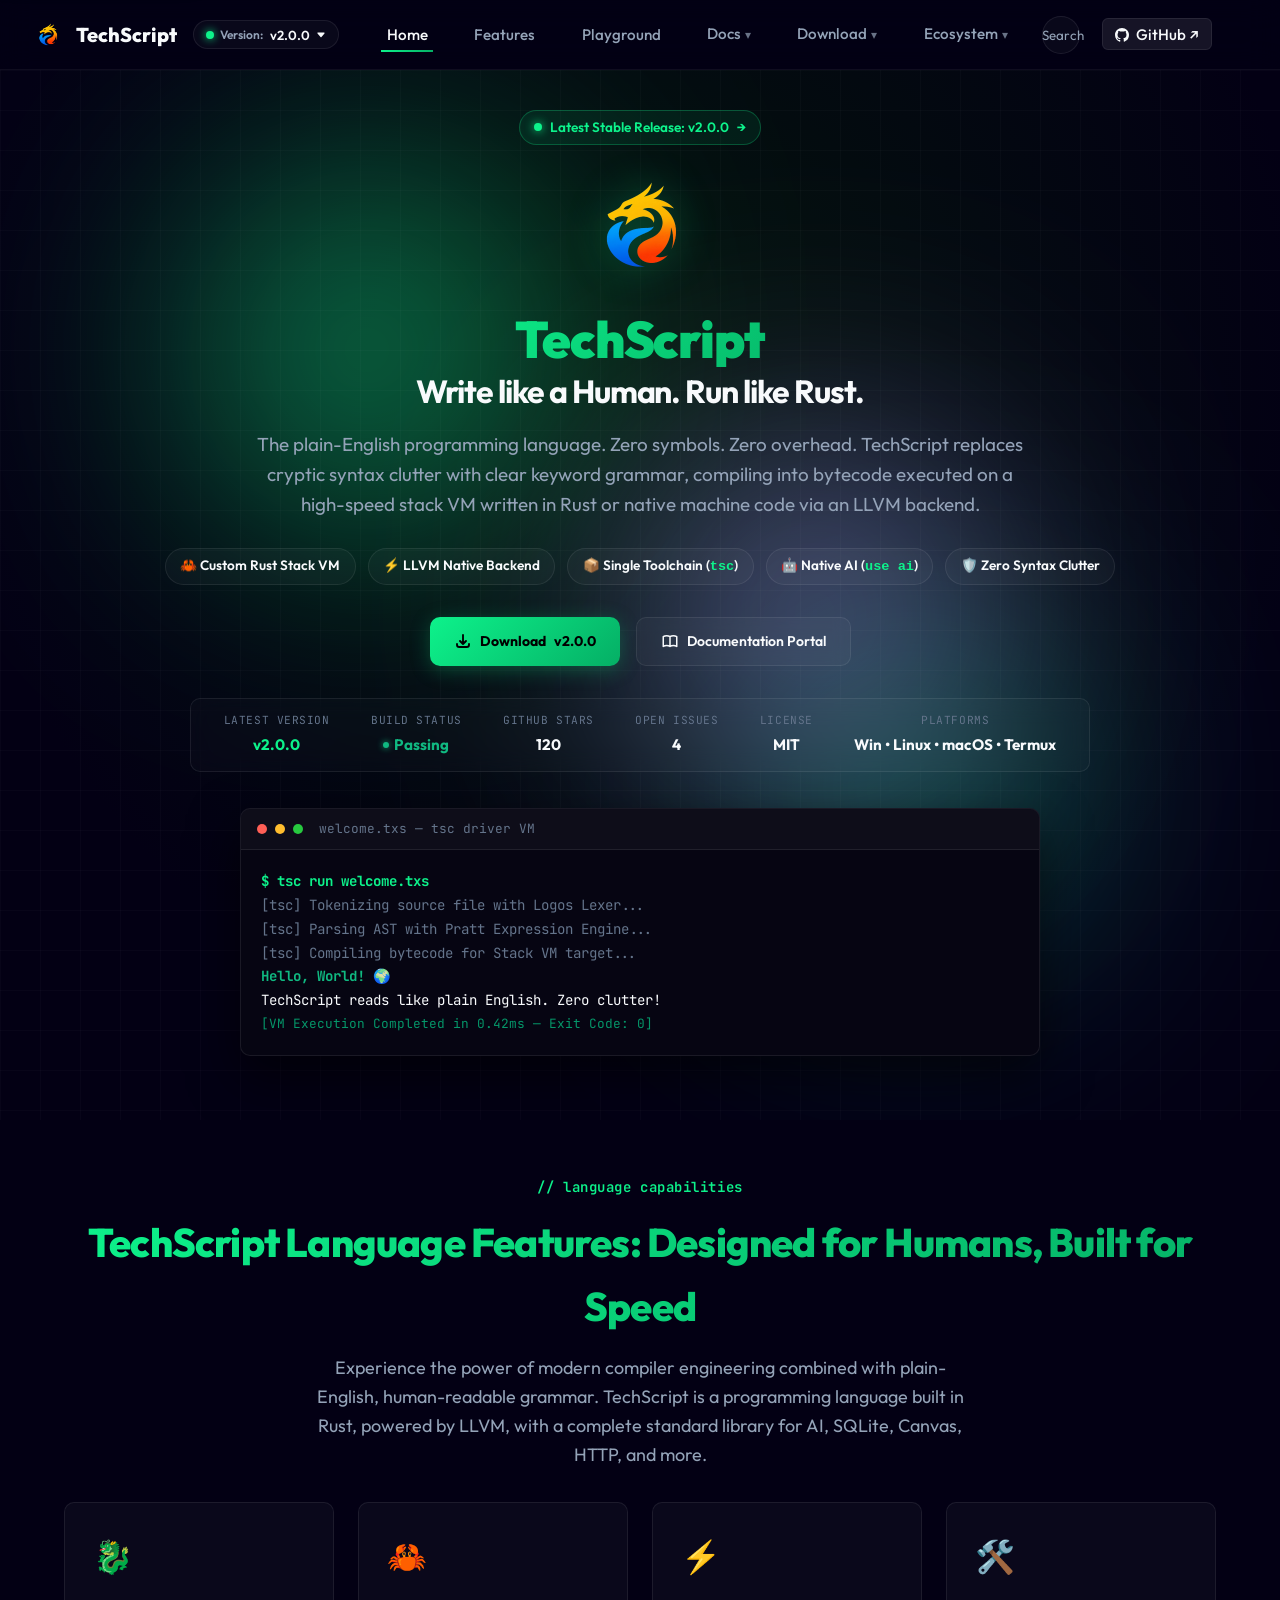
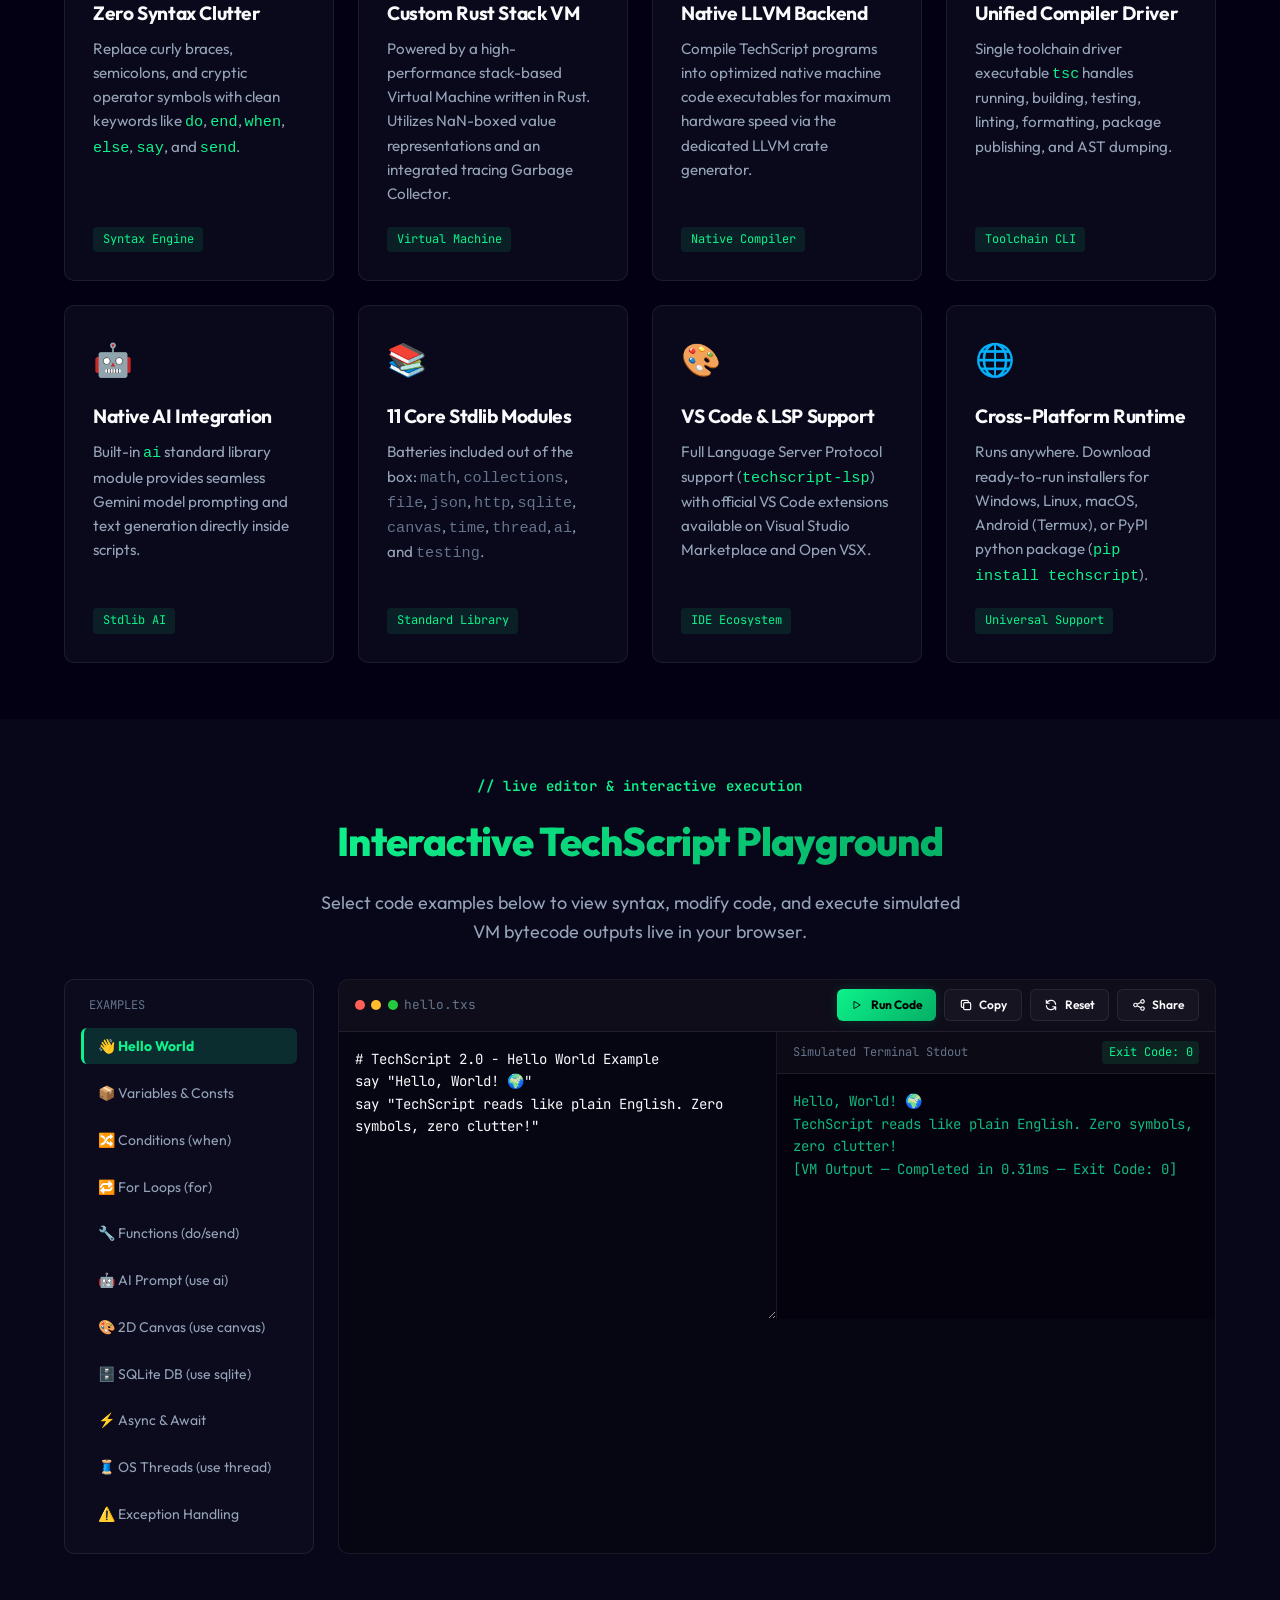
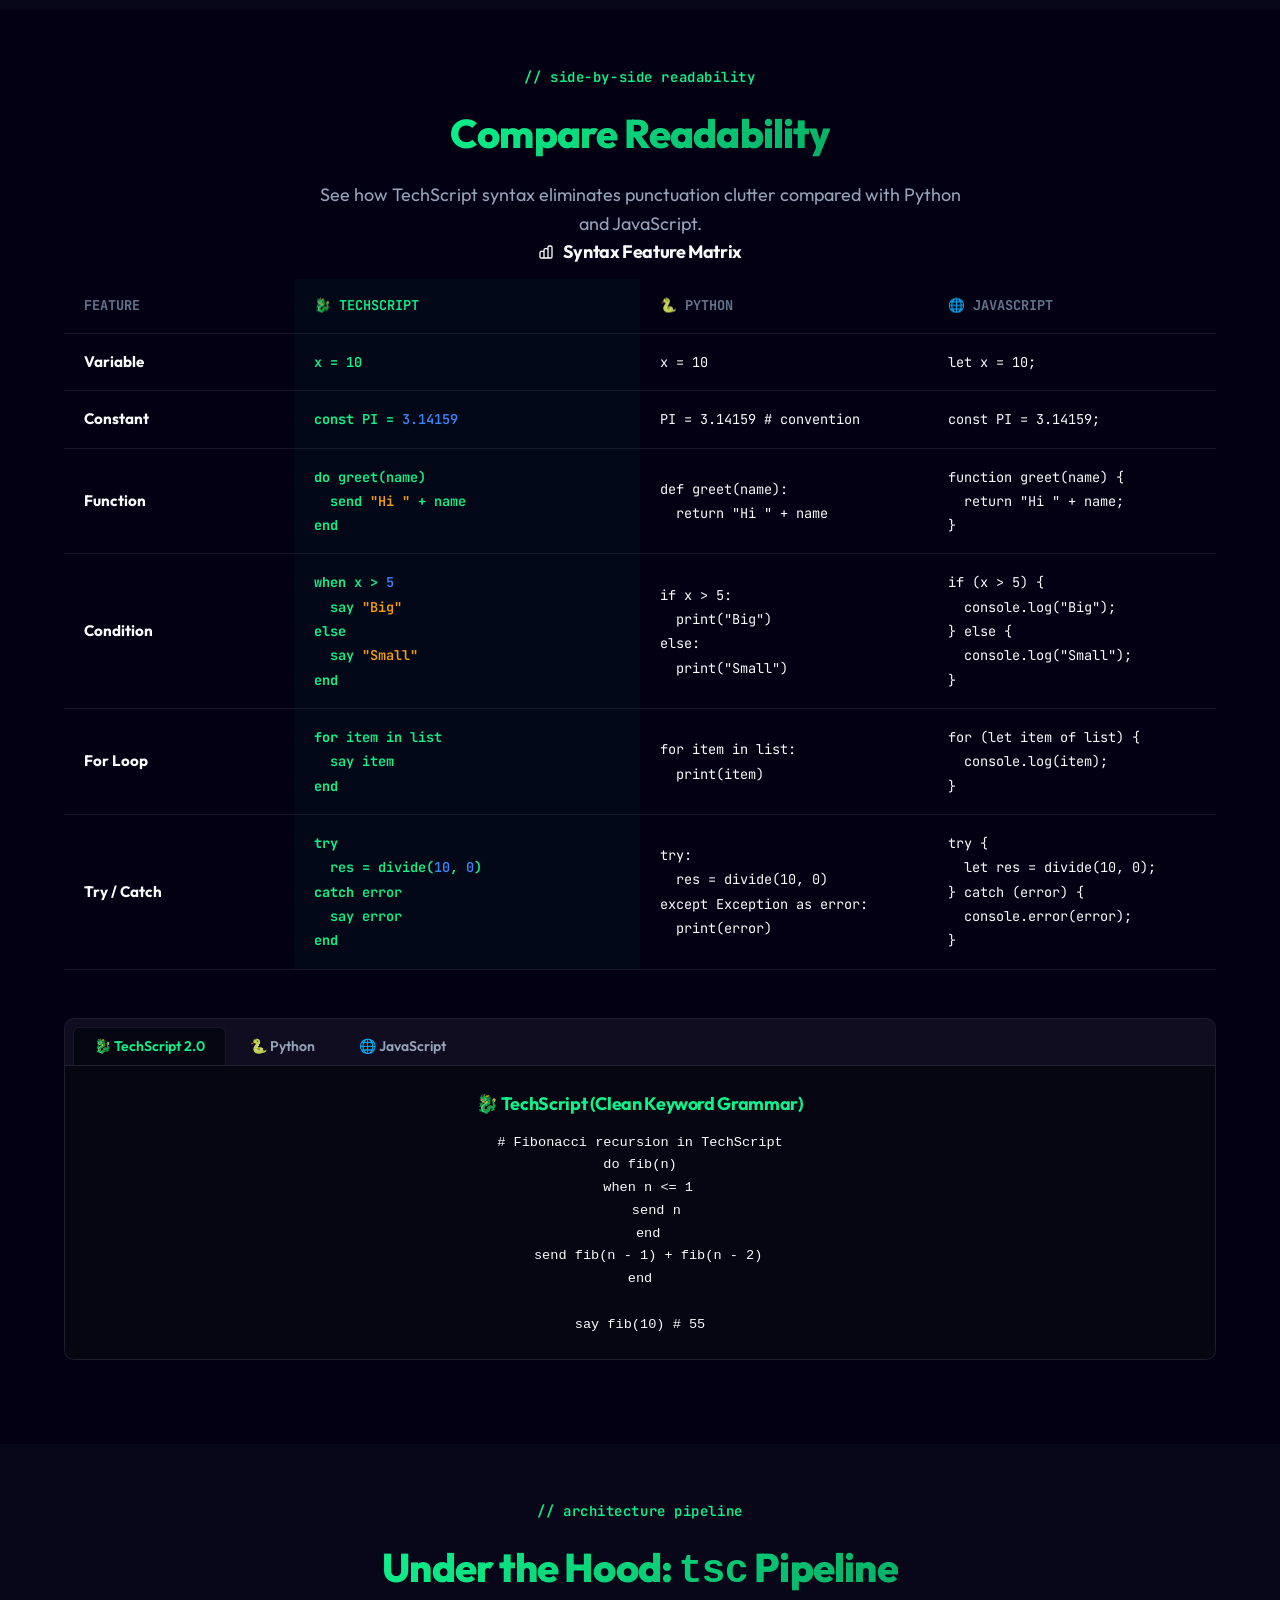
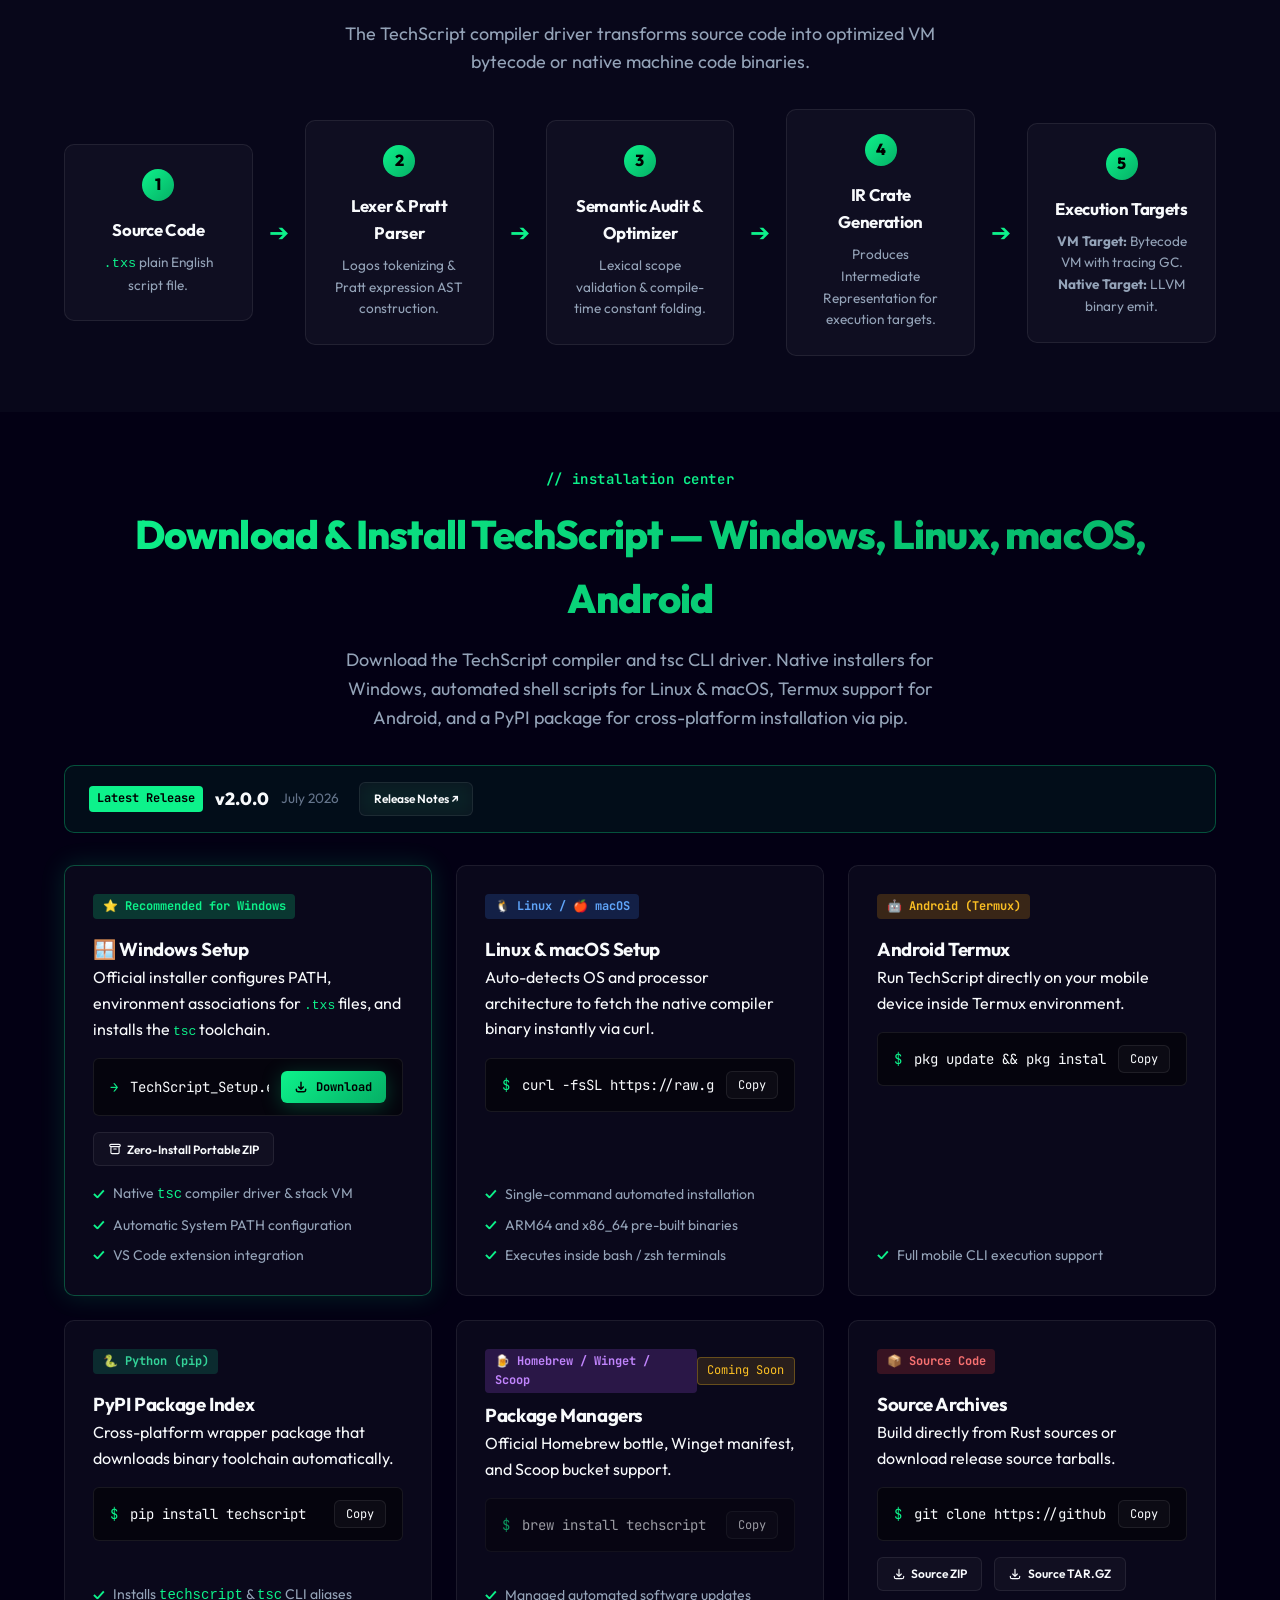
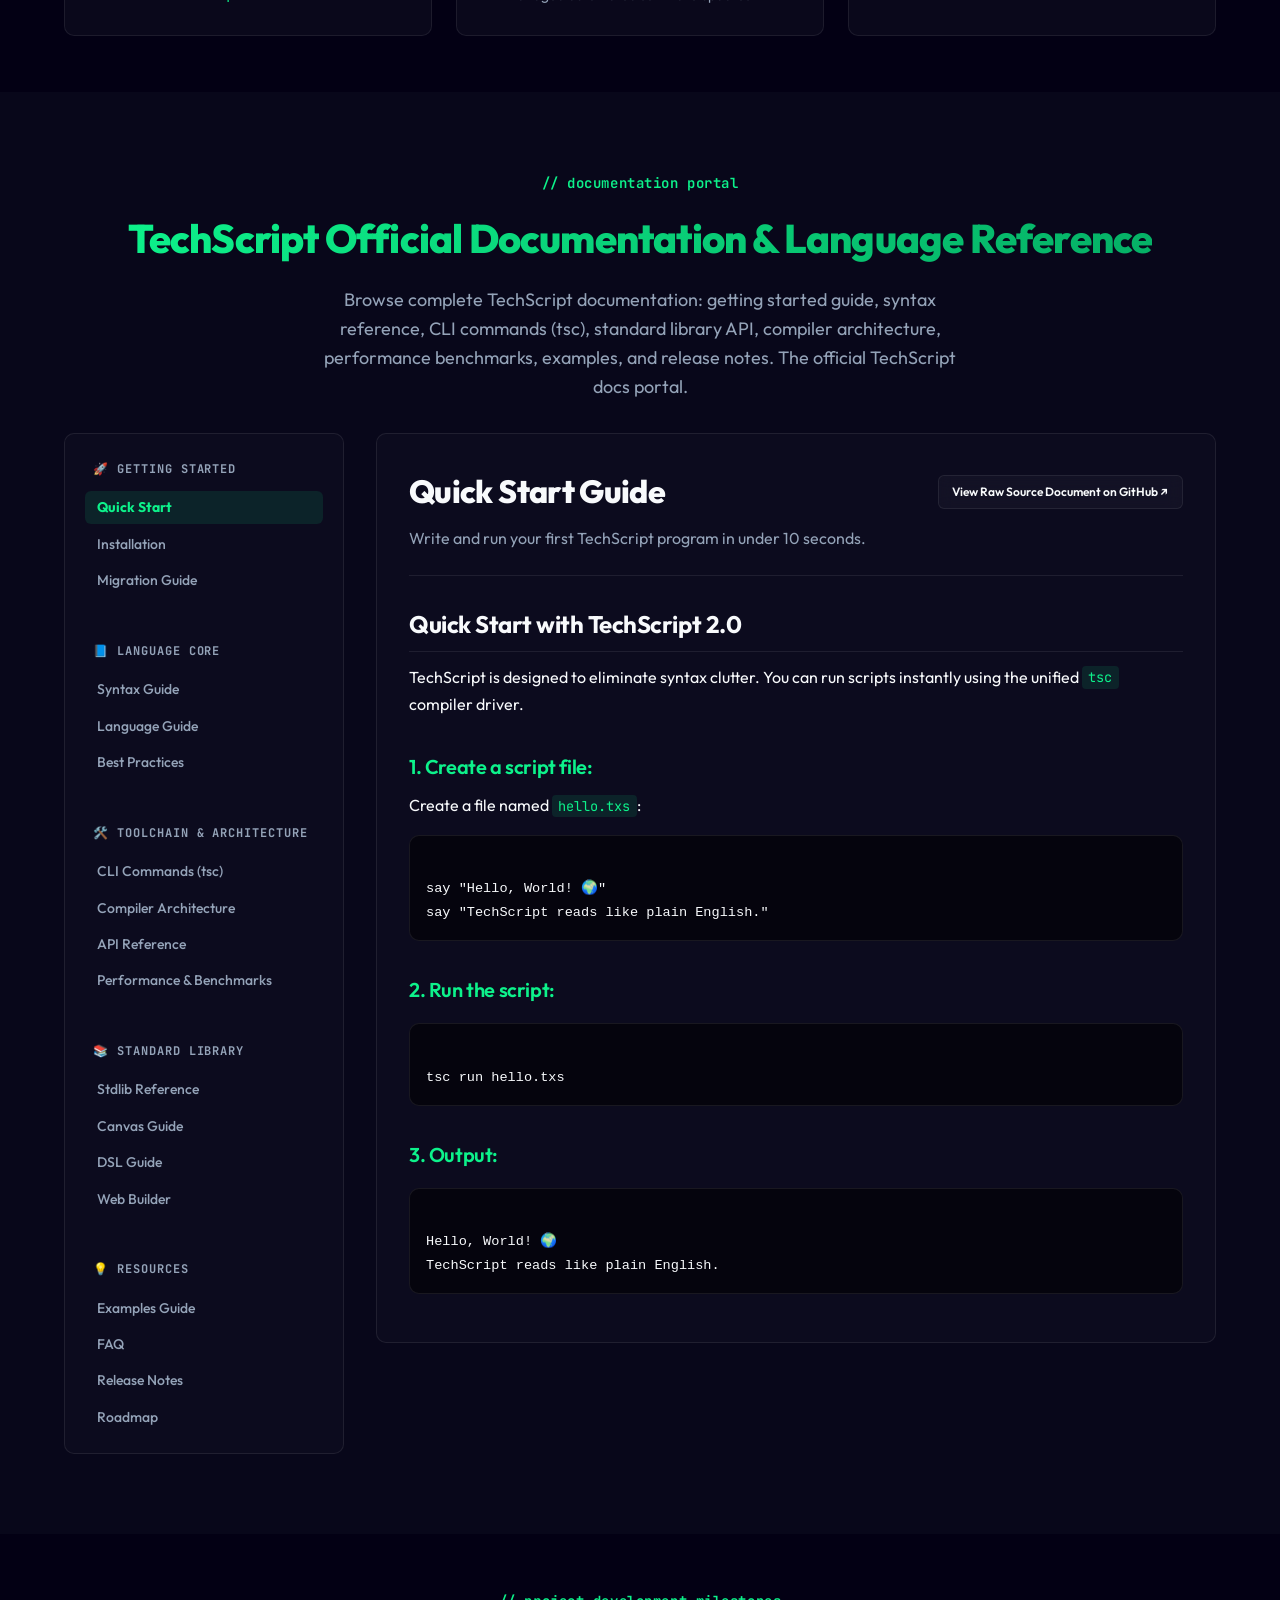
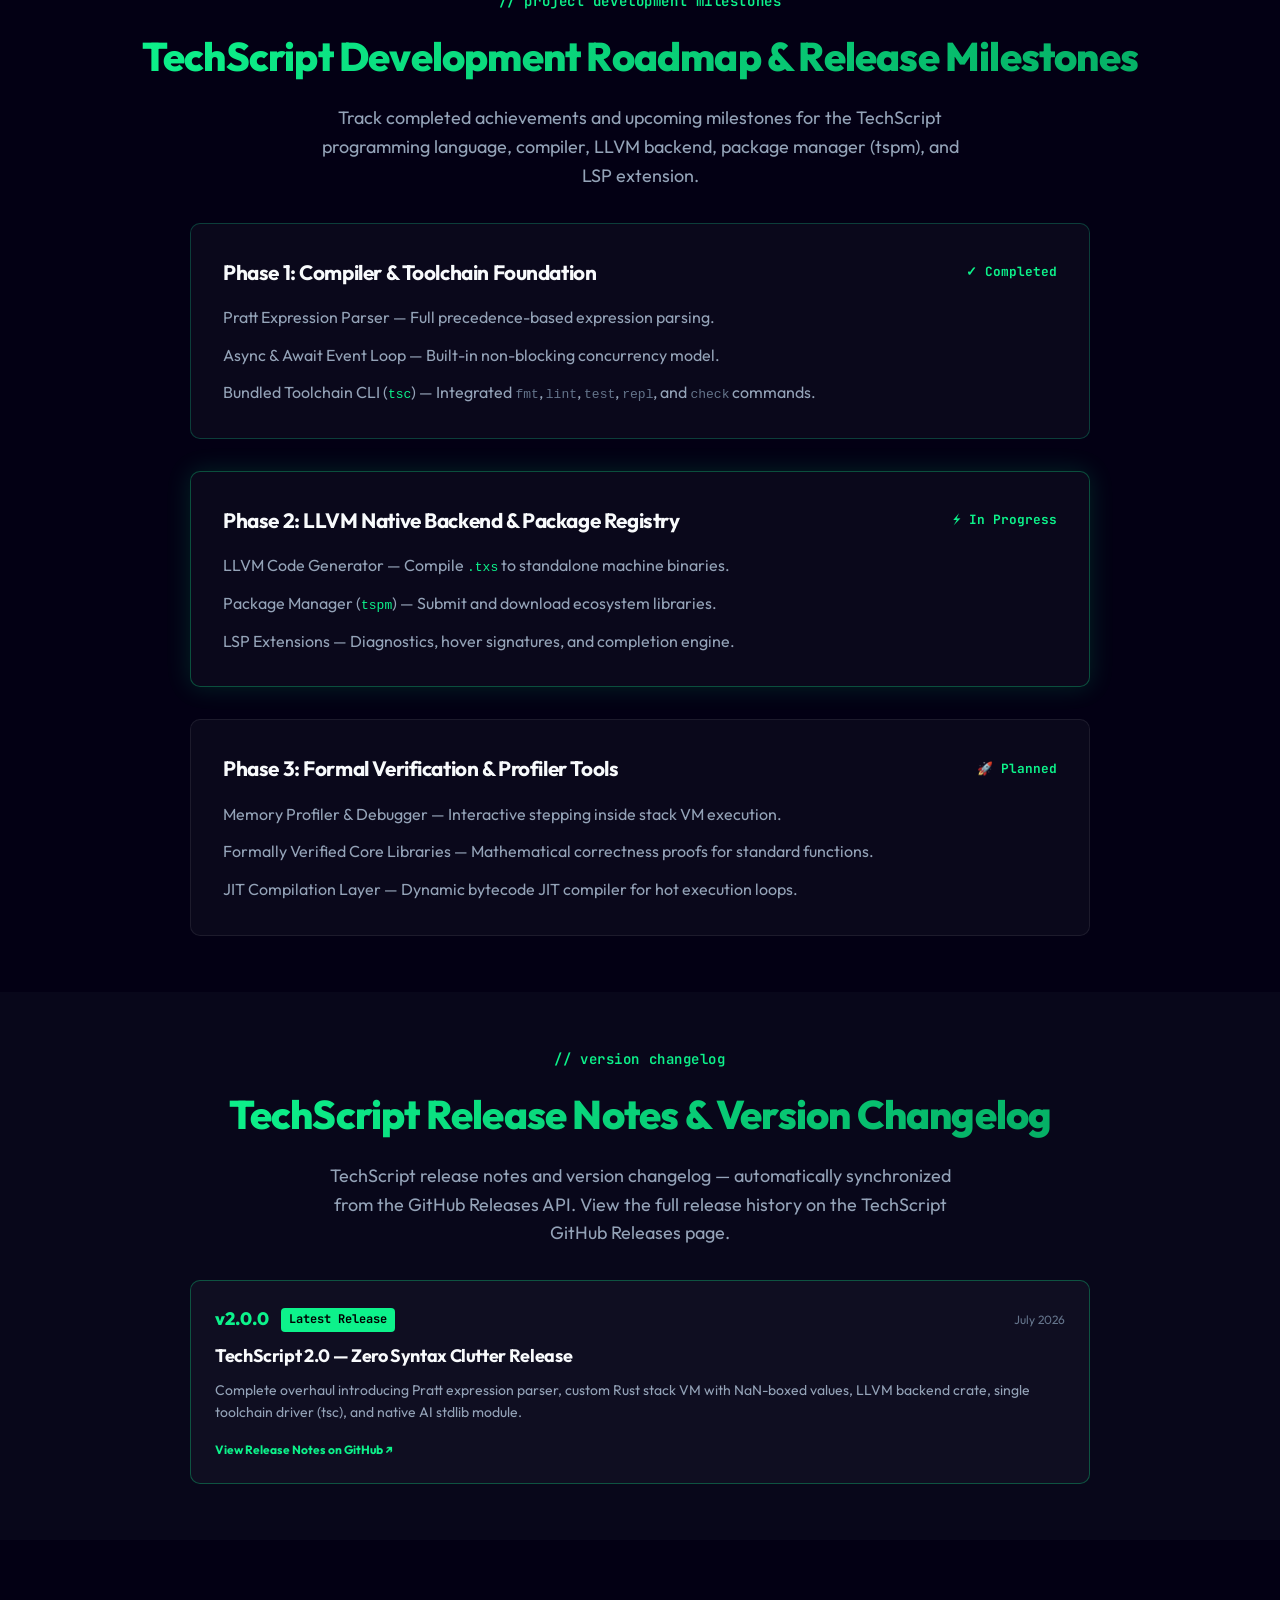
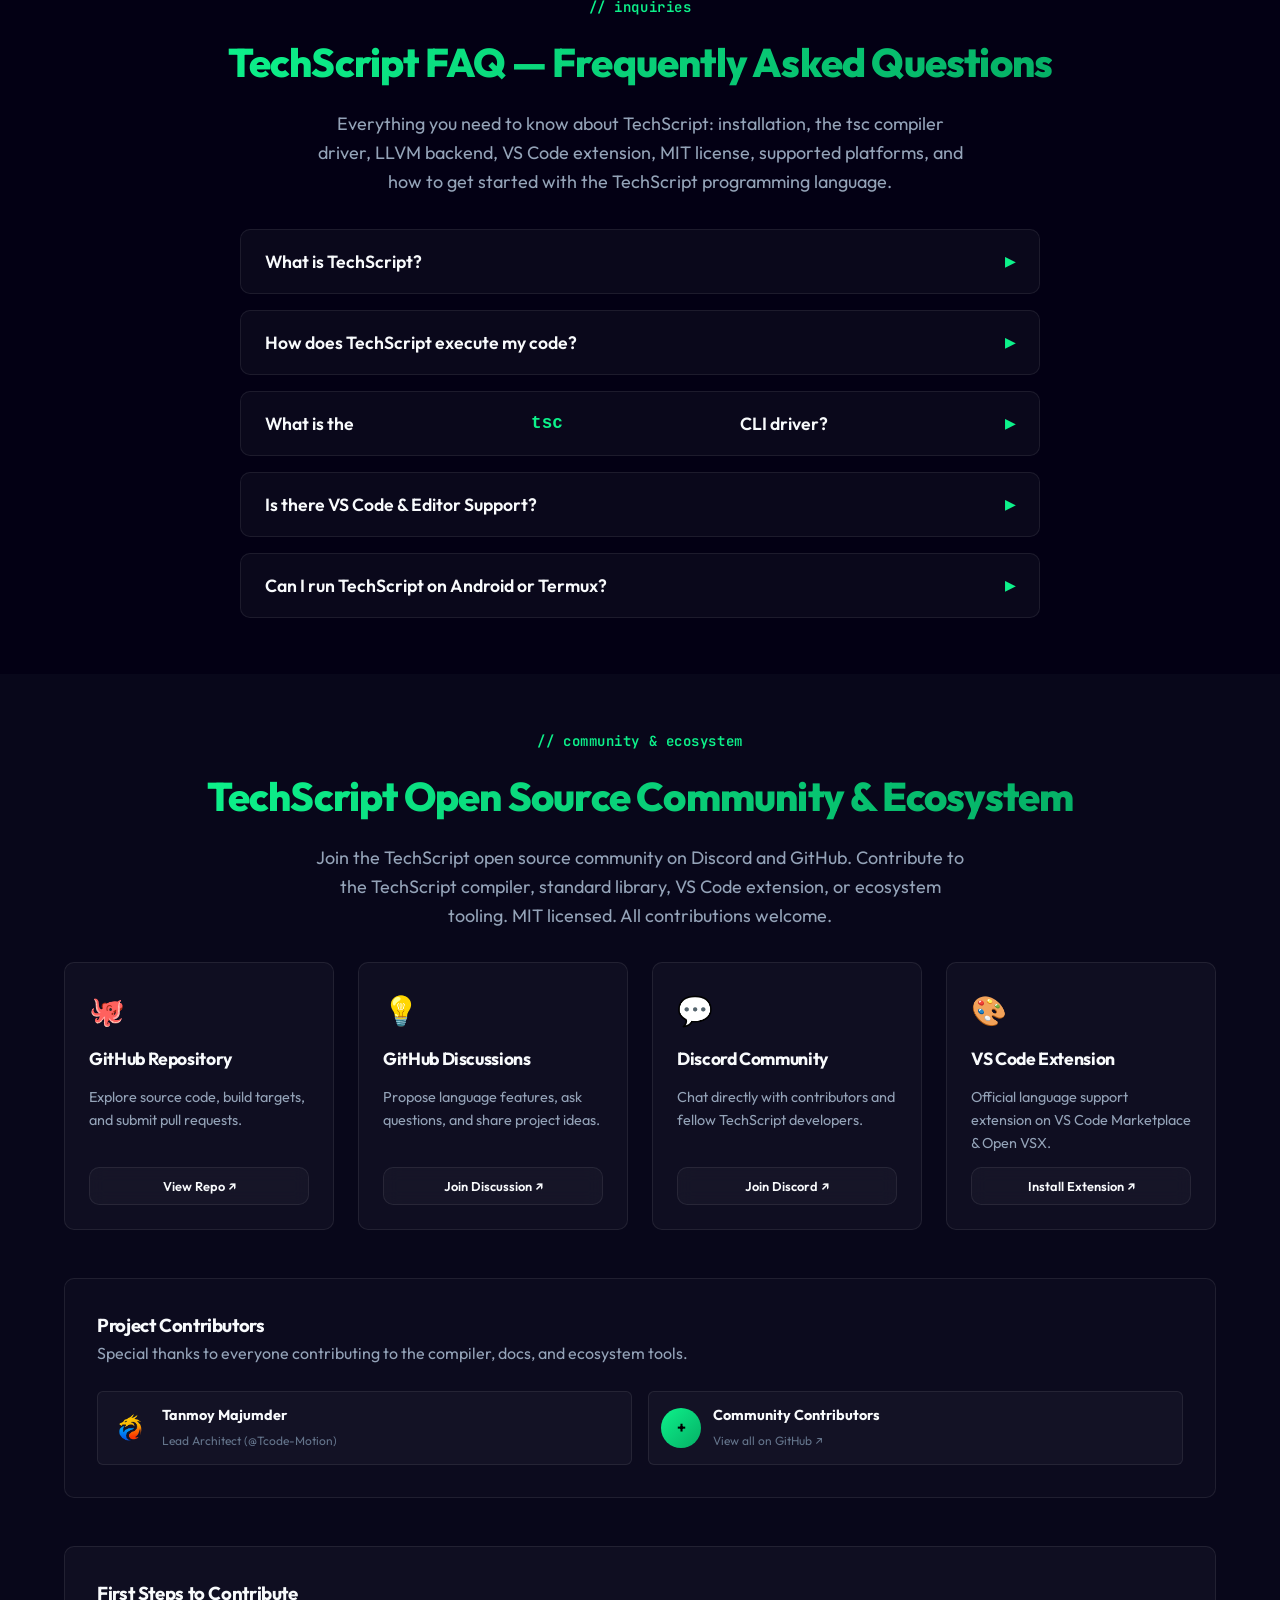
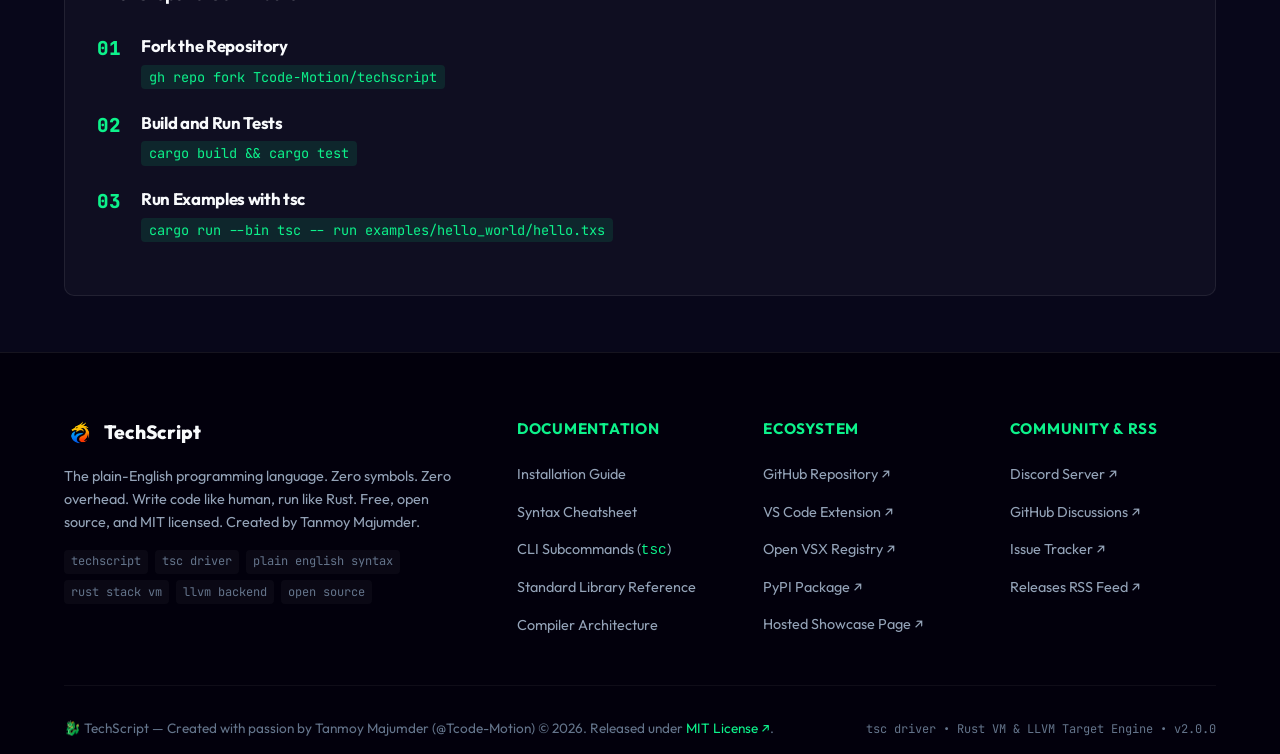
==== commit b0f03088: "fix(usability): resolve 21 usability heuristic issues across index.html and style.css" ====
--- a/index.html
+++ b/index.html
@@ -292,12 +292,13 @@
         <span class="wordmark">TechScript</span>
       </a>
 
-      <!-- Version Switcher Dropdown Pill -->
+      <!-- Version Switcher Dropdown Pill (Issue 19: Clear Version: prefix label) -->
       <div class="version-switcher" title="Select TechScript Version Target">
-        <button id="versionBtn" class="version-btn" aria-haspopup="true" aria-expanded="false">
+        <button id="versionBtn" class="version-btn" aria-haspopup="true" aria-expanded="false" aria-label="Select TechScript Target Version">
           <span class="version-badge-dot"></span>
+          <span class="version-label" style="color:var(--text-secondary); font-size:var(--fs-xs);">Version:</span>
           <span id="navVersionTag">v2.0.0</span>
-          <svg width="10" height="10" viewBox="0 0 16 16" fill="currentColor"><path d="M7.247 11.14L2.451 5.658C1.885 5.013 2.345 4 3.204 4h9.592a1 1 0 0 1 .753 1.659l-4.796 5.48a1 1 0 0 1-1.506 0z"/></svg>
+          <svg width="10" height="10" viewBox="0 0 16 16" fill="currentColor" aria-hidden="true"><path d="M7.247 11.14L2.451 5.658C1.885 5.013 2.345 4 3.204 4h9.592a1 1 0 0 1 .753 1.659l-4.796 5.48a1 1 0 0 1-1.506 0z"/></svg>
         </button>
         <div id="versionDropdown" class="version-dropdown" hidden role="menu">
           <a href="#hero" class="version-opt active" role="menuitem">
@@ -391,14 +392,11 @@
         </div>
       </li>
 
-      <li><a href="https://github.com/Tcode-Motion/techscript" target="_blank" rel="noopener noreferrer" class="nav-proj-highlight">GitHub ★</a></li>
+      <li><button id="searchTrigger" class="search-trigger" aria-label="Search site (Ctrl+K)"><svg width="16" height="16" fill="none" stroke="currentColor" stroke-width="2.5" viewBox="0 0 24 24" aria-hidden="true" style="vertical-align:-2px; margin-right:4px;"><path stroke-linecap="round" stroke-linejoin="round" d="M21 21l-6-6m2-5a7 7 0 11-14 0 7 7 0 0114 0z"></path></svg> Search</button></li>
+      <li><a href="https://github.com/Tcode-Motion/techscript" target="_blank" rel="noopener noreferrer" class="nav-proj-highlight"><svg width="14" height="14" fill="currentColor" viewBox="0 0 16 16" style="vertical-align:-2px; margin-right:4px;" aria-hidden="true"><path d="M8 0C3.58 0 0 3.58 0 8c0 3.54 2.29 6.53 5.47 7.59.4.07.55-.17.55-.38 0-.19-.01-.82-.01-1.49-2.01.37-2.53-.49-2.69-.94-.09-.23-.48-.94-.82-1.13-.28-.15-.68-.52-.01-.53.63-.01 1.08.58 1.23.82.72 1.21 1.87.87 2.33.66.07-.52.28-.87.51-1.07-1.78-.2-3.64-.89-3.64-3.95 0-.87.31-1.59.82-2.15-.08-.2-.36-1.02.08-2.12 0 0 .67-.21 2.2.82.64-.18 1.32-.27 2-.27.68 0 1.36.09 2 .27 1.53-1.04 2.2-.82 2.2-.82.44 1.1.16 1.92.08 2.12.51.56.82 1.27.82 2.15 0 3.07-1.87 3.75-3.65 3.95.29.25.54.73.54 1.48 0 1.07-.01 1.93-.01 2.2 0 .21.15.46.55.38A8.013 8.013 0 0 0 16 8c0-4.42-3.58-8-8-8z"/></svg> GitHub ↗</a></li>
     </ul>
 
     <div class="nav-ctas">
-      <button id="searchTrigger" class="search-trigger" aria-label="Search site (Ctrl+K)">
-        <svg width="18" height="18" fill="none" stroke="currentColor" stroke-width="2.5" viewBox="0 0 24 24" aria-hidden="true"><path stroke-linecap="round" stroke-linejoin="round" d="M21 21l-6-6m2-5a7 7 0 11-14 0 7 7 0 0114 0z"></path></svg>
-      </button>
-
       <button class="ham" id="hamBtn" aria-label="Toggle navigation menu" aria-expanded="false">
         <span></span><span></span><span></span>
       </button>
@@ -462,22 +460,15 @@
           <div class="benefit-chip" role="listitem">🛡️ Zero Syntax Clutter</div>
         </div>
 
+        <!-- Issues 6 & 18: Streamline to 2 primary CTAs to prevent Hick's Law cognitive overload -->
         <div class="hero-cta">
           <a href="#install" class="btn btn-primary">
-            <svg width="18" height="18" fill="none" stroke="currentColor" stroke-width="2.5" viewBox="0 0 24 24"><path stroke-linecap="round" stroke-linejoin="round" d="M4 16v1a3 3 0 003 3h10a3 3 0 003-3v-1m-4-4l-4 4m0 0l-4-4m4 4V4"/></svg>
+            <svg width="18" height="18" fill="none" stroke="currentColor" stroke-width="2.5" viewBox="0 0 24 24" aria-hidden="true"><path stroke-linecap="round" stroke-linejoin="round" d="M4 16v1a3 3 0 003 3h10a3 3 0 003-3v-1m-4-4l-4 4m0 0l-4-4m4 4V4"/></svg>
             Download <span id="btnReleaseVer">Latest</span>
           </a>
           <a href="#docs" class="btn btn-secondary">
-            <svg width="18" height="18" fill="none" stroke="currentColor" stroke-width="2" viewBox="0 0 24 24"><path stroke-linecap="round" stroke-linejoin="round" d="M12 6.253v13m0-13C10.832 5.477 9.246 5 7.5 5S4.168 5.477 3 6.253v13C4.168 18.477 5.754 18 7.5 18s3.332.477 4.5 1.253m0-13C13.168 5.477 14.754 5 16.5 5c1.747 0 3.332.477 4.5 1.253v13C19.832 18.477 18.247 18 16.5 18c-1.746 0-3.332.477-4.5 1.253"/></svg>
+            <svg width="18" height="18" fill="none" stroke="currentColor" stroke-width="2" viewBox="0 0 24 24" aria-hidden="true"><path stroke-linecap="round" stroke-linejoin="round" d="M12 6.253v13m0-13C10.832 5.477 9.246 5 7.5 5S4.168 5.477 3 6.253v13C4.168 18.477 5.754 18 7.5 18s3.332.477 4.5 1.253m0-13C13.168 5.477 14.754 5 16.5 5c1.747 0 3.332.477 4.5 1.253v13C19.832 18.477 18.247 18 16.5 18c-1.746 0-3.332.477-4.5 1.253"/></svg>
             Documentation Portal
-          </a>
-          <a href="#playground" class="btn btn-secondary">
-            <svg width="18" height="18" fill="none" stroke="currentColor" stroke-width="2" viewBox="0 0 24 24"><path stroke-linecap="round" stroke-linejoin="round" d="M14.752 11.168l-3.197-2.132A1 1 0 0010 9.87v4.263a1 1 0 001.555.832l3.197-2.132a1 1 0 000-1.664z"/><path stroke-linecap="round" stroke-linejoin="round" d="M21 12a9 9 0 11-18 0 9 9 0 0118 0z"/></svg>
-            Interactive Examples
-          </a>
-          <a href="https://github.com/Tcode-Motion/techscript" target="_blank" rel="noopener noreferrer" class="btn btn-ghost">
-            <svg width="18" height="18" fill="currentColor" viewBox="0 0 16 16"><path d="M8 0C3.58 0 0 3.58 0 8c0 3.54 2.29 6.53 5.47 7.59.4.07.55-.17.55-.38 0-.19-.01-.82-.01-1.49-2.01.37-2.53-.49-2.69-.94-.09-.23-.48-.94-.82-1.13-.28-.15-.68-.52-.01-.53.63-.01 1.08.58 1.23.82.72 1.21 1.87.87 2.33.66.07-.52.28-.87.51-1.07-1.78-.2-3.64-.89-3.64-3.95 0-.87.31-1.59.82-2.15-.08-.2-.36-1.02.08-2.12 0 0 .67-.21 2.2.82.64-.18 1.32-.27 2-.27.68 0 1.36.09 2 .27 1.53-1.04 2.2-.82 2.2-.82.44 1.1.16 1.92.08 2.12.51.56.82 1.27.82 2.15 0 3.07-1.87 3.75-3.65 3.95.29.25.54.73.54 1.48 0 1.07-.01 1.93-.01 2.2 0 .21.15.46.55.38A8.013 8.013 0 0 0 16 8c0-4.42-3.58-8-8-8z"/></svg>
-            GitHub Repository
           </a>
         </div>
 
@@ -672,8 +663,10 @@
           <p class="sec-eyebrow">// side-by-side readability</p>
           <h2 class="sec-title" id="compare-title">Compare Readability</h2>
           <p class="sec-sub">See how TechScript syntax eliminates punctuation clutter compared with Python and JavaScript.</p>
-        </header>
-
+        <!-- Issue 10: Clear sub-heading for syntax feature matrix table -->
+        <div class="cmp-table-header">
+          <h3 class="cmp-subtitle" style="font-size: var(--fs-md); color: var(--text-primary); font-weight: 700; margin-bottom: 0.75rem;"><svg width="16" height="16" fill="none" stroke="currentColor" stroke-width="2" viewBox="0 0 24 24" aria-hidden="true" style="vertical-align:-2px; margin-right:6px;"><path stroke-linecap="round" stroke-linejoin="round" d="M9 19v-6a2 2 0 00-2-2H5a2 2 0 00-2 2v6a2 2 0 002 2h2a2 2 0 002-2zm0 0V9a2 2 0 012-2h2a2 2 0 012 2v10m-6 0a2 2 0 002 2h2a2 2 0 002-2m0 0V5a2 2 0 012-2h2a2 2 0 012 2v14a2 2 0 01-2 2h-2a2 2 0 01-2-2z"/></svg> Syntax Feature Matrix</h3>
+        </div>
         <div class="tbl-wrap" role="region" aria-label="Syntax Comparison Matrix">
           <table class="cmp-tbl">
             <thead>
@@ -826,16 +819,14 @@
           <p class="sec-sub">Download the TechScript compiler and tsc CLI driver. Native installers for Windows, automated shell scripts for Linux &amp; macOS, Termux support for Android, and a PyPI package for cross-platform installation via pip.</p>
         </header>
 
-        <!-- Dynamic Release Info Banner -->
+        <!-- Dynamic Release Info Banner (Issue 16: Inline release notes button with tags) -->
         <div class="dl-release-hdr" id="dlReleaseHdr">
           <div class="dl-rel-left">
             <span class="dl-rel-badge">Latest Release</span>
             <span id="dlVersionTag" class="dl-rel-tag">Fetching...</span>
             <span id="dlReleaseDate" class="dl-rel-date">...</span>
-          </div>
-          <div class="dl-rel-right">
-            <a id="btnGhReleasePage" href="https://github.com/Tcode-Motion/techscript/releases/latest" target="_blank" rel="noopener noreferrer" class="btn btn-secondary" style="padding: 0.5rem 1rem; font-size: 0.85rem;">
-              View Release Notes on GitHub ↗
+            <a id="btnGhReleasePage" href="https://github.com/Tcode-Motion/techscript/releases/latest" target="_blank" rel="noopener noreferrer" class="btn btn-secondary btn-sm" style="margin-left: 0.5rem;">
+              Release Notes ↗
             </a>
           </div>
         </div>
@@ -914,7 +905,7 @@
             </div>
           </div>
 
-          <!-- Package Managers (Issue 12: Separation of Coming Soon status) -->
+          <!-- Package Managers (Issue 12: Copy button support added) -->
           <div class="install-card">
             <div style="display:flex; align-items:center; justify-content:space-between; margin-bottom: 0.5rem;">
               <span class="install-badge brew" style="margin-bottom:0;">🍺 Homebrew / Winget / Scoop</span>
@@ -925,13 +916,14 @@
             <div class="cmd-box disabled">
               <span class="pr">$</span>
               <span class="ct">brew install techscript</span>
+              <button class="copy-btn" data-copy="brew install techscript">Copy</button>
             </div>
             <div class="incl-list" role="list">
               <div class="incl-item" role="listitem"><span class="ic">✓</span><span>Managed automated software updates</span></div>
             </div>
           </div>
 
-          <!-- Source Code & Archives (Issue 14: Secondary button styling) -->
+          <!-- Source Code & Archives (Issue 12: Copy button support added) -->
           <div class="install-card">
             <span class="install-badge source">📦 Source Code</span>
             <h3>Source Archives</h3>
@@ -939,6 +931,7 @@
             <div class="cmd-box">
               <span class="pr">$</span>
               <span class="ct">git clone https://github.com/Tcode-Motion/techscript.git &amp;&amp; cargo build --release</span>
+              <button class="copy-btn" data-copy="git clone https://github.com/Tcode-Motion/techscript.git && cargo build --release">Copy</button>
             </div>
             <div class="dl-sublinks">
               <a id="btnSourceZip" href="https://github.com/Tcode-Motion/techscript/archive/refs/heads/main.zip" target="_blank" rel="noopener noreferrer">
@@ -1272,10 +1265,10 @@
         <div class="footer-col">
           <h4>Ecosystem</h4>
           <ul>
-            <li><a href="https://github.com/Tcode-Motion/techscript" target="_blank" rel="noopener noreferrer">GitHub Repository</a></li>
-            <li><a href="https://marketplace.visualstudio.com/items?itemName=tanmoy.techscript" target="_blank" rel="noopener noreferrer">VS Code Extension</a></li>
-            <li><a href="https://open-vsx.org/extension/Tcode-Motion/techscript" target="_blank" rel="noopener noreferrer">Open VSX Registry</a></li>
-            <li><a href="https://pypi.org/project/techscript/" target="_blank" rel="noopener noreferrer">PyPI Package</a></li>
+            <li><a href="https://github.com/Tcode-Motion/techscript" target="_blank" rel="noopener noreferrer">GitHub Repository ↗</a></li>
+            <li><a href="https://marketplace.visualstudio.com/items?itemName=tanmoy.techscript" target="_blank" rel="noopener noreferrer">VS Code Extension ↗</a></li>
+            <li><a href="https://open-vsx.org/extension/Tcode-Motion/techscript" target="_blank" rel="noopener noreferrer">Open VSX Registry ↗</a></li>
+            <li><a href="https://pypi.org/project/techscript/" target="_blank" rel="noopener noreferrer">PyPI Package ↗</a></li>
             <li><a href="projects.html">Hosted Showcase Page ↗</a></li>
           </ul>
         </div>
@@ -1283,17 +1276,16 @@
         <div class="footer-col">
           <h4>Community &amp; RSS</h4>
           <ul>
-            <li><a href="https://discord.gg/tRtNbuDUr" target="_blank" rel="noopener noreferrer">Discord Server</a></li>
-            <li><a href="https://github.com/Tcode-Motion/techscript/discussions" target="_blank" rel="noopener noreferrer">GitHub Discussions</a></li>
-            <li><a href="https://github.com/Tcode-Motion/techscript/issues" target="_blank" rel="noopener noreferrer">Issue Tracker</a></li>
-            <li><a href="https://github.com/Tcode-Motion/techscript/releases.atom" target="_blank" rel="noopener noreferrer">Releases RSS Feed 📡</a></li>
-            <li><a href="https://github.com/Tcode-Motion/techscript/blob/main/LICENSE" target="_blank" rel="noopener noreferrer">MIT License</a></li>
+            <li><a href="https://discord.gg/tRtNbuDUr" target="_blank" rel="noopener noreferrer">Discord Server ↗</a></li>
+            <li><a href="https://github.com/Tcode-Motion/techscript/discussions" target="_blank" rel="noopener noreferrer">GitHub Discussions ↗</a></li>
+            <li><a href="https://github.com/Tcode-Motion/techscript/issues" target="_blank" rel="noopener noreferrer">Issue Tracker ↗</a></li>
+            <li><a href="https://github.com/Tcode-Motion/techscript/releases.atom" target="_blank" rel="noopener noreferrer">Releases RSS Feed ↗</a></li>
           </ul>
         </div>
       </div>
 
       <div class="footer-bottom">
-        <p>🐉 TechScript — Created with passion by Tanmoy Majumder (@Tcode-Motion) &copy; 2026. Released under MIT License.</p>
+        <p>🐉 TechScript — Created with passion by Tanmoy Majumder (@Tcode-Motion) &copy; 2026. Released under <a href="https://github.com/Tcode-Motion/techscript/blob/main/LICENSE" target="_blank" rel="noopener noreferrer" style="color:var(--accent-cyan);">MIT License ↗</a>.</p>
         <p style="font-family: var(--font-mono); font-size: 0.75rem;">tsc driver • Rust VM &amp; LLVM Target Engine • <span id="footerVerTag">v2.0</span></p>
       </div>
     </div>
--- a/style.css
+++ b/style.css
@@ -190,7 +190,7 @@
 }
 
 .sec-hdr {
-  margin-bottom: 3.5rem;
+  margin-bottom: 2rem;
   text-align: center;
   position: relative;
   z-index: 2;
@@ -919,7 +919,7 @@
 .tline.dim-green { color: #059669; font-size: 0.8rem; }
 
 /* ── FEATURES GRID ── */
-#features { padding: 5rem 0; }
+#features { padding: 3.5rem 0; }
 .feat-grid {
   display: grid;
   grid-template-columns: repeat(auto-fit, minmax(270px, 1fr));
@@ -954,7 +954,7 @@
 }
 
 /* ── INTERACTIVE PLAYGROUND ── */
-#playground { padding: 5rem 0; background: var(--bg-secondary); }
+#playground { padding: 3.5rem 0; background: var(--bg-secondary); }
 .playground {
   display: flex;
   gap: 1.5rem;
@@ -986,15 +986,17 @@
 }
 .exbtn {
   text-align: left;
-  padding: 0.5rem 0.75rem;
-  font-size: 0.85rem;
+  padding: 0.55rem 0.85rem;
+  font-size: var(--fs-sm);
   color: var(--text-secondary);
   border-radius: var(--radius-sm);
   cursor: pointer;
+  margin-bottom: 0.35rem;
+  border-left: 3px solid transparent;
   transition: var(--transition-fast);
 }
 .exbtn:hover { color: var(--text-primary); background: var(--bg-card-hover); }
-.exbtn.active { color: var(--accent-cyan); background: rgba(13, 242, 139, 0.1); font-weight: 700; }
+.exbtn.active { color: var(--accent-cyan); background: rgba(13, 242, 139, 0.15); border-left: 3px solid var(--accent-cyan); font-weight: 700; }
 
 .play-editor-wrap {
   display: flex;
@@ -1092,7 +1094,8 @@
 .play-stdout { font-family: var(--font-mono); font-size: var(--fs-sm); color: #10b981; white-space: pre-wrap; margin: 0; }
 
 /* ── COMPARISON TABLE ── */
-#compare { padding: 5rem 0; }
+#compare { padding: 3.5rem 0; }
+#compare .sec-hdr { margin-bottom: 1.75rem; }
 .tbl-wrap { overflow-x: auto; margin-bottom: 3rem; }
 .cmp-tbl {
   width: 100%;
@@ -1117,7 +1120,7 @@
 .cc-code { font-family: var(--font-mono); font-size: 0.85rem; line-height: 1.6; }
 
 /* ── COMPILER PIPELINE FLOW ── */
-#compiler { padding: 5rem 0; background: var(--bg-secondary); }
+#compiler { padding: 3.5rem 0; background: var(--bg-secondary); }
 .pipeline-flow { display: flex; align-items: center; justify-content: space-between; gap: 1rem; flex-wrap: wrap; }
 .pipeline-step {
   flex: 1; min-width: 180px; background: var(--bg-card); border: 1px solid var(--border-primary); border-radius: var(--radius-md); padding: 1.5rem; text-align: center;
@@ -1128,7 +1131,7 @@
 .pipe-arrow { font-size: 1.5rem; color: var(--accent-cyan); }
 
 /* ── INSTALLATION CENTER ── */
-#install { padding: 5rem 0; }
+#install { padding: 3.5rem 0; }
 .dl-release-hdr {
   display: flex; align-items: center; justify-content: space-between; background: rgba(13, 242, 139, 0.05); border: 1px solid var(--border-hover); border-radius: var(--radius-md); padding: 1rem 1.5rem; margin-bottom: 2rem; flex-wrap: wrap; gap: 1rem;
 }
@@ -1244,20 +1247,29 @@
 @media (max-width: 900px) { .docs-portal { grid-template-columns: 1fr; } }
 
 .docs-sidebar {
-  background: rgba(255, 255, 255, 0.02); border: 1px solid var(--border-primary); border-radius: var(--radius-md); padding: 1.25rem; display: flex; flex-direction: column; gap: 1rem; position: sticky; top: 85px;
-}
-
-/* Issue 15: Sidebar category headers elevated visual hierarchy */
+  background: rgba(255, 255, 255, 0.02); border: 1px solid var(--border-primary); border-radius: var(--radius-md); padding: 1.25rem; display: flex; flex-direction: column; gap: 0.5rem; position: sticky; top: 85px;
+}
+
+.docs-group {
+  display: flex;
+  flex-direction: column;
+  gap: 0.25rem;
+  margin-bottom: 0.75rem;
+}
+.docs-group:last-child {
+  margin-bottom: 0;
+}
+
 .docs-group-title {
-  font-family: var(--font-sans);
+  font-family: var(--font-mono);
   font-size: var(--fs-xs);
   font-weight: 700;
   color: var(--text-secondary);
   text-transform: uppercase;
   letter-spacing: 0.08em;
+  padding: 0.35rem 0.5rem 0.15rem 0.5rem;
   margin-top: 1.25rem;
-  margin-bottom: 0.5rem;
-  padding-left: 0.25rem;
+  margin-bottom: 0.35rem;
 }
 .docs-group:first-child .docs-group-title {
   margin-top: 0;
@@ -1278,7 +1290,7 @@
   flex-wrap: wrap;
   margin-bottom: 0.5rem;
 }
-.doc-title { font-size: var(--fs-xl); margin: 0; color: var(--text-primary); }
+.doc-title { font-size: var(--fs-2xl); font-weight: 800; margin: 0; color: var(--text-primary); }
 .doc-raw-btn {
   display: inline-flex;
   align-items: center;
@@ -1296,26 +1308,32 @@
 }
 
 .doc-body { line-height: 1.7; }
-/* Issue 16: Clear visual distinction between section H3 and step H4 */
+/* Issue 18 & 17: Heading scale hierarchy (H2 > H3 > H4) and asymmetric step heading proximity */
+.doc-body h2 {
+  font-size: var(--fs-2xl);
+  font-weight: 800;
+  color: var(--text-primary);
+  margin-bottom: 1rem;
+}
 .doc-body h3 {
-  margin: 1.75rem 0 1rem 0;
-  color: var(--text-primary);
-  font-size: var(--fs-lg);
+  margin: 1.75rem 0 0.75rem 0;
+  color: var(--text-primary);
+  font-size: var(--fs-xl);
   font-weight: 700;
   padding-bottom: 0.35rem;
   border-bottom: 1px solid var(--border-primary);
 }
 .doc-body h4 {
-  margin: 1.25rem 0 0.5rem 0;
+  margin: 2rem 0 0.5rem 0;
   color: var(--accent-cyan);
-  font-size: var(--fs-base);
+  font-size: var(--fs-lg);
   font-weight: 600;
 }
 .doc-code { background: #05040d; border: 1px solid var(--border-primary); border-radius: var(--radius-md); padding: 1rem; overflow-x: auto; font-family: var(--font-mono); font-size: 0.85rem; margin: 1rem 0; }
 .doc-inline-code { font-family: var(--font-mono); font-size: 0.85rem; color: var(--accent-cyan); background: rgba(13, 242, 139, 0.1); padding: 0.15rem 0.4rem; border-radius: 4px; }
 
 /* ── ROADMAP ── */
-#roadmap { padding: 5rem 0; }
+#roadmap { padding: 3.5rem 0; }
 .roadmap-timeline { display: flex; flex-direction: column; gap: 2rem; max-width: 900px; margin: 0 auto; }
 .roadmap-phase { background: var(--bg-card); border: 1px solid var(--border-primary); border-radius: var(--radius-md); padding: 2rem; position: relative; }
 .roadmap-phase.completed { border-color: rgba(16, 185, 129, 0.3); }
@@ -1326,7 +1344,7 @@
 .phase-list { list-style: none; display: flex; flex-direction: column; gap: 0.75rem; color: var(--text-secondary); }
 
 /* ── RELEASES & CHANGELOG ── */
-#releases { padding: 5rem 0; background: var(--bg-secondary); }
+#releases { padding: 3.5rem 0; background: var(--bg-secondary); }
 .rel-list { display: flex; flex-direction: column; gap: 1.5rem; max-width: 900px; margin: 0 auto; }
 .rel-card { background: var(--bg-card); border: 1px solid var(--border-primary); border-radius: var(--radius-md); padding: 1.5rem; }
 .rel-card.latest { border-color: var(--border-hover); }
@@ -1422,7 +1440,7 @@
 }
 
 /* ── FAQ ── */
-#faq { padding: 5rem 0; }
+#faq { padding: 3.5rem 0; }
 .faq-wrap { max-width: 800px; margin: 0 auto; display: flex; flex-direction: column; gap: 1rem; }
 .faq-item { background: var(--bg-card); border: 1px solid var(--border-primary); border-radius: var(--radius-md); overflow: hidden; }
 .faq-q { width: 100%; text-align: left; padding: 1.25rem 1.5rem; font-size: 1.1rem; font-weight: 600; color: var(--text-primary); display: flex; justify-content: space-between; align-items: center; cursor: pointer; }
@@ -1431,7 +1449,7 @@
 .faq-a { padding: 0 1.5rem 1.25rem 1.5rem; color: var(--text-secondary); font-size: 0.98rem; line-height: 1.7; border-top: 1px solid rgba(255, 255, 255, 0.03); }
 
 /* ── COMMUNITY & ECOSYSTEM ── */
-#community { padding: 5rem 0; background: var(--bg-secondary); }
+#community { padding: 3.5rem 0; background: var(--bg-secondary); }
 .community-grid { display: grid; grid-template-columns: repeat(auto-fit, minmax(240px, 1fr)); gap: 1.5rem; margin-bottom: 3rem; }
 .ccard { background: var(--bg-card); border: 1px solid var(--border-primary); border-radius: var(--radius-md); padding: 1.5rem; display: flex; flex-direction: column; gap: 0.75rem; text-decoration: none; color: inherit; transition: var(--transition-smooth); }
 .ccard:hover { border-color: var(--border-hover); transform: translateY(-4px); }
